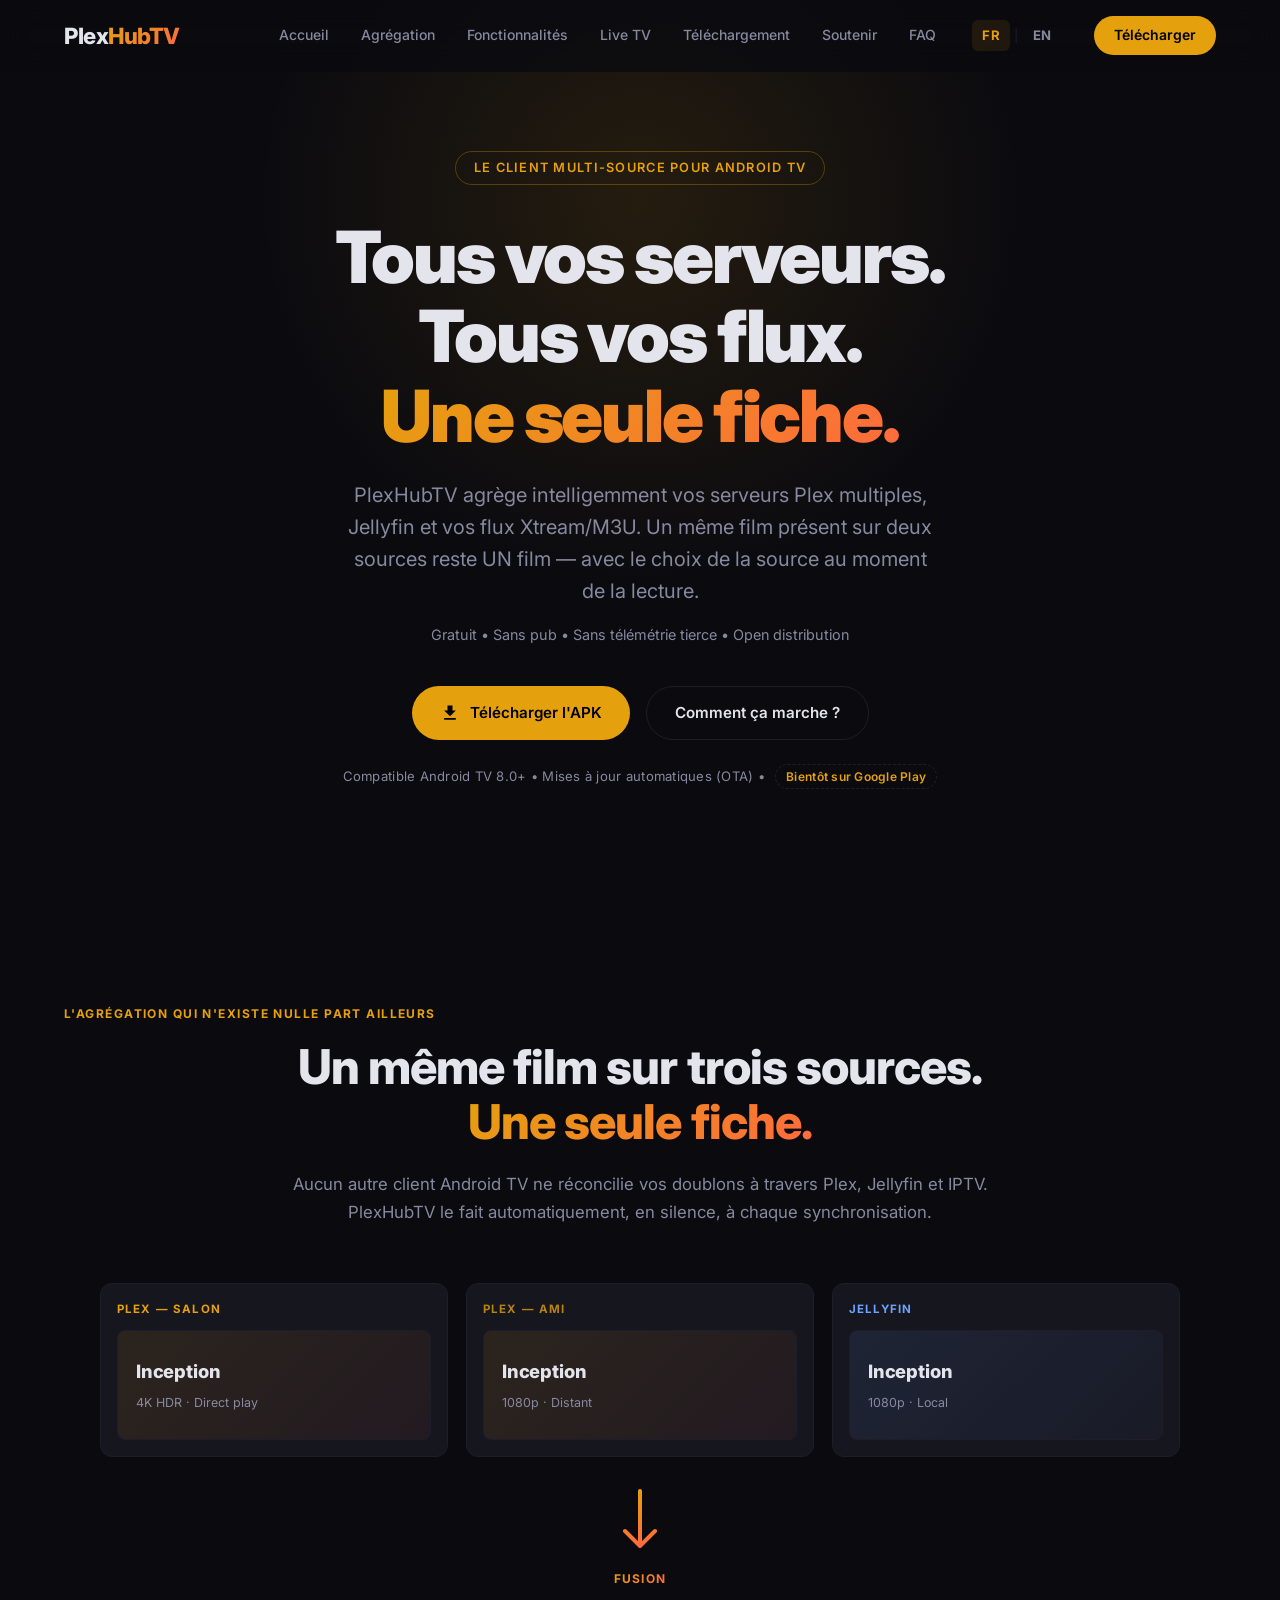
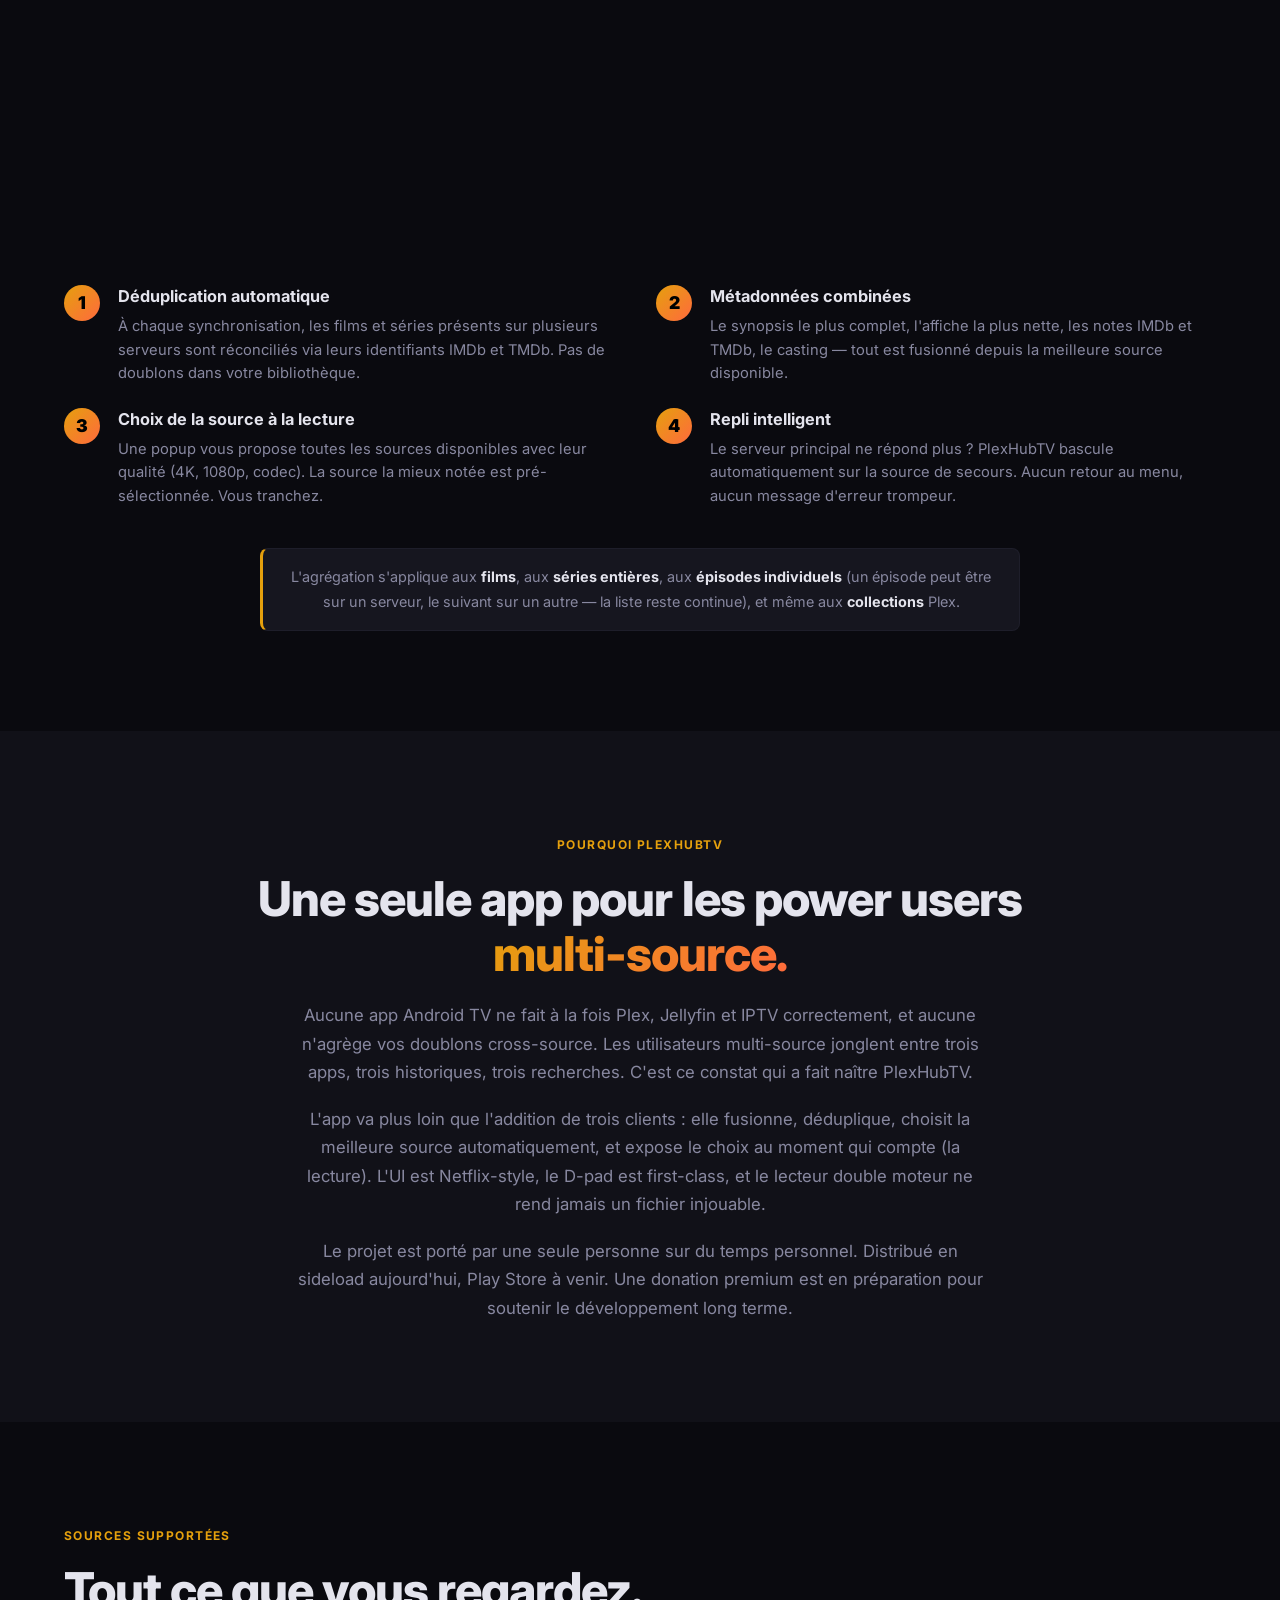
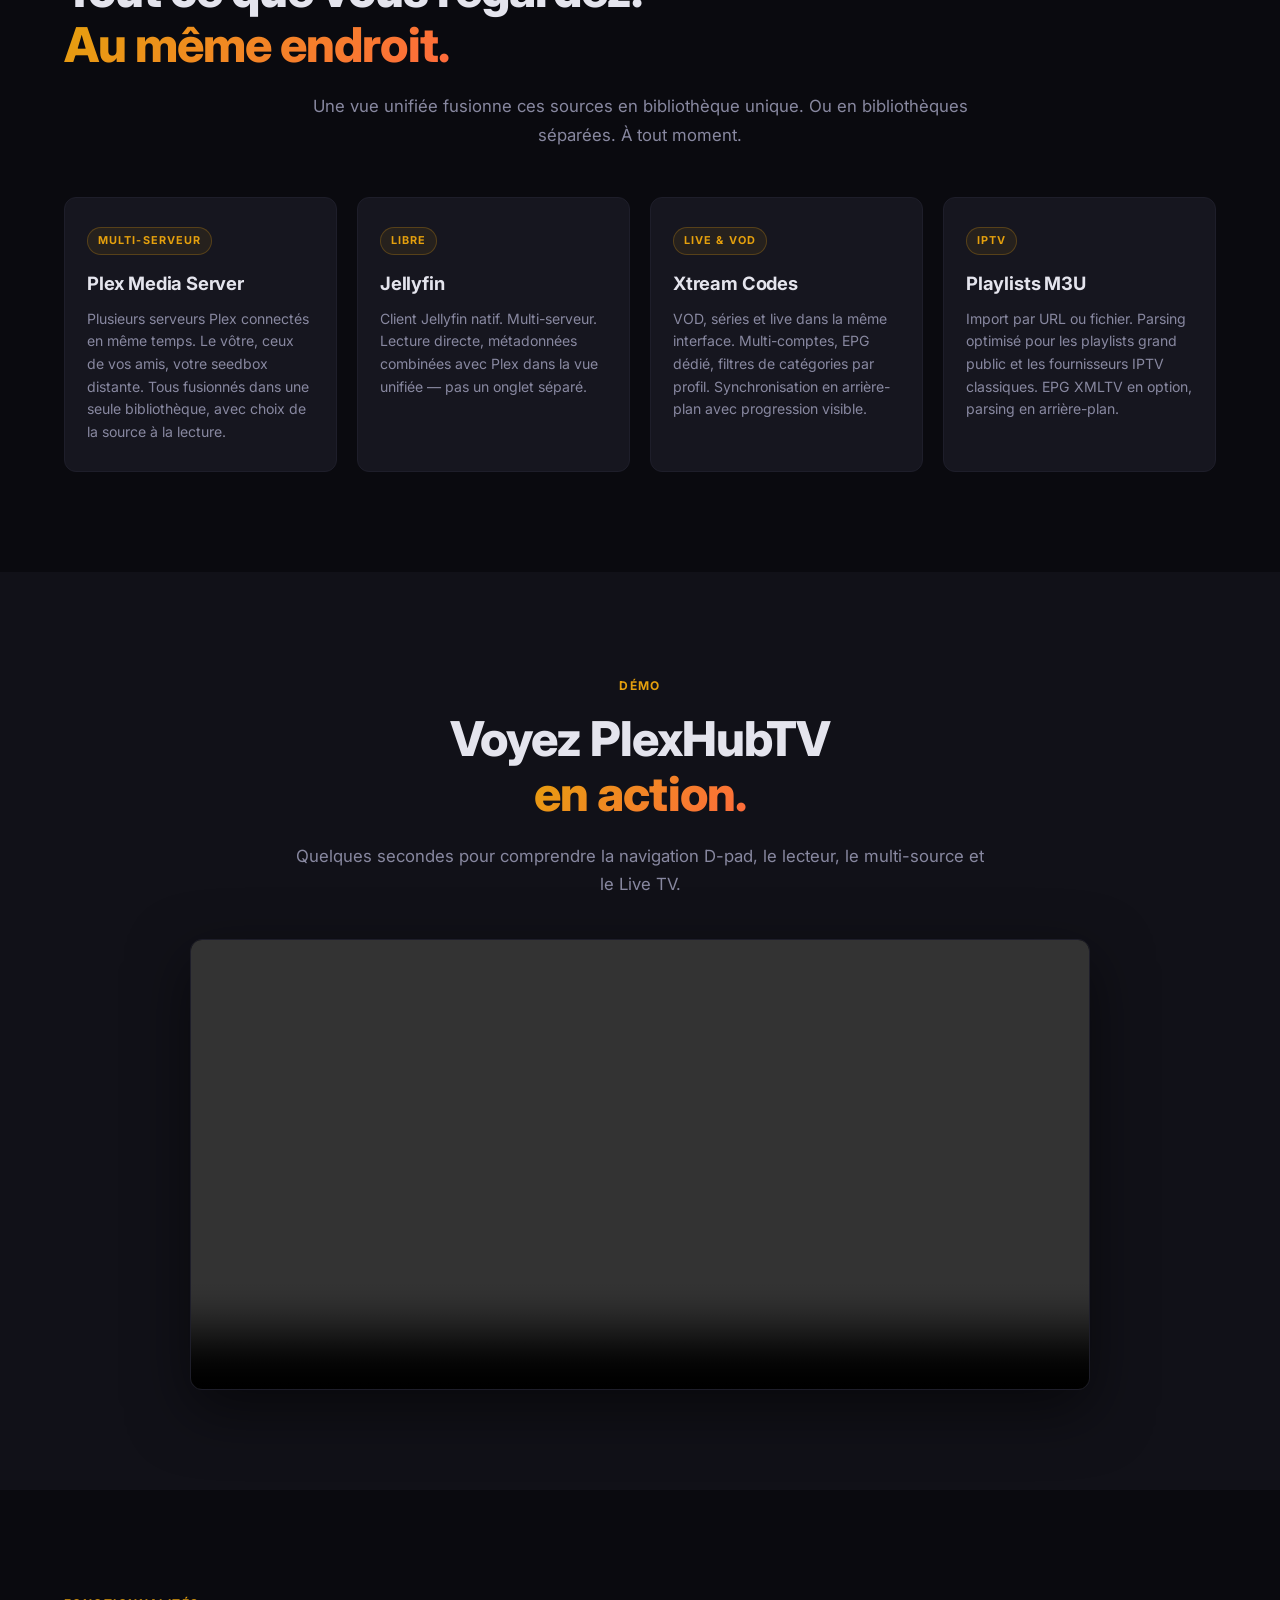
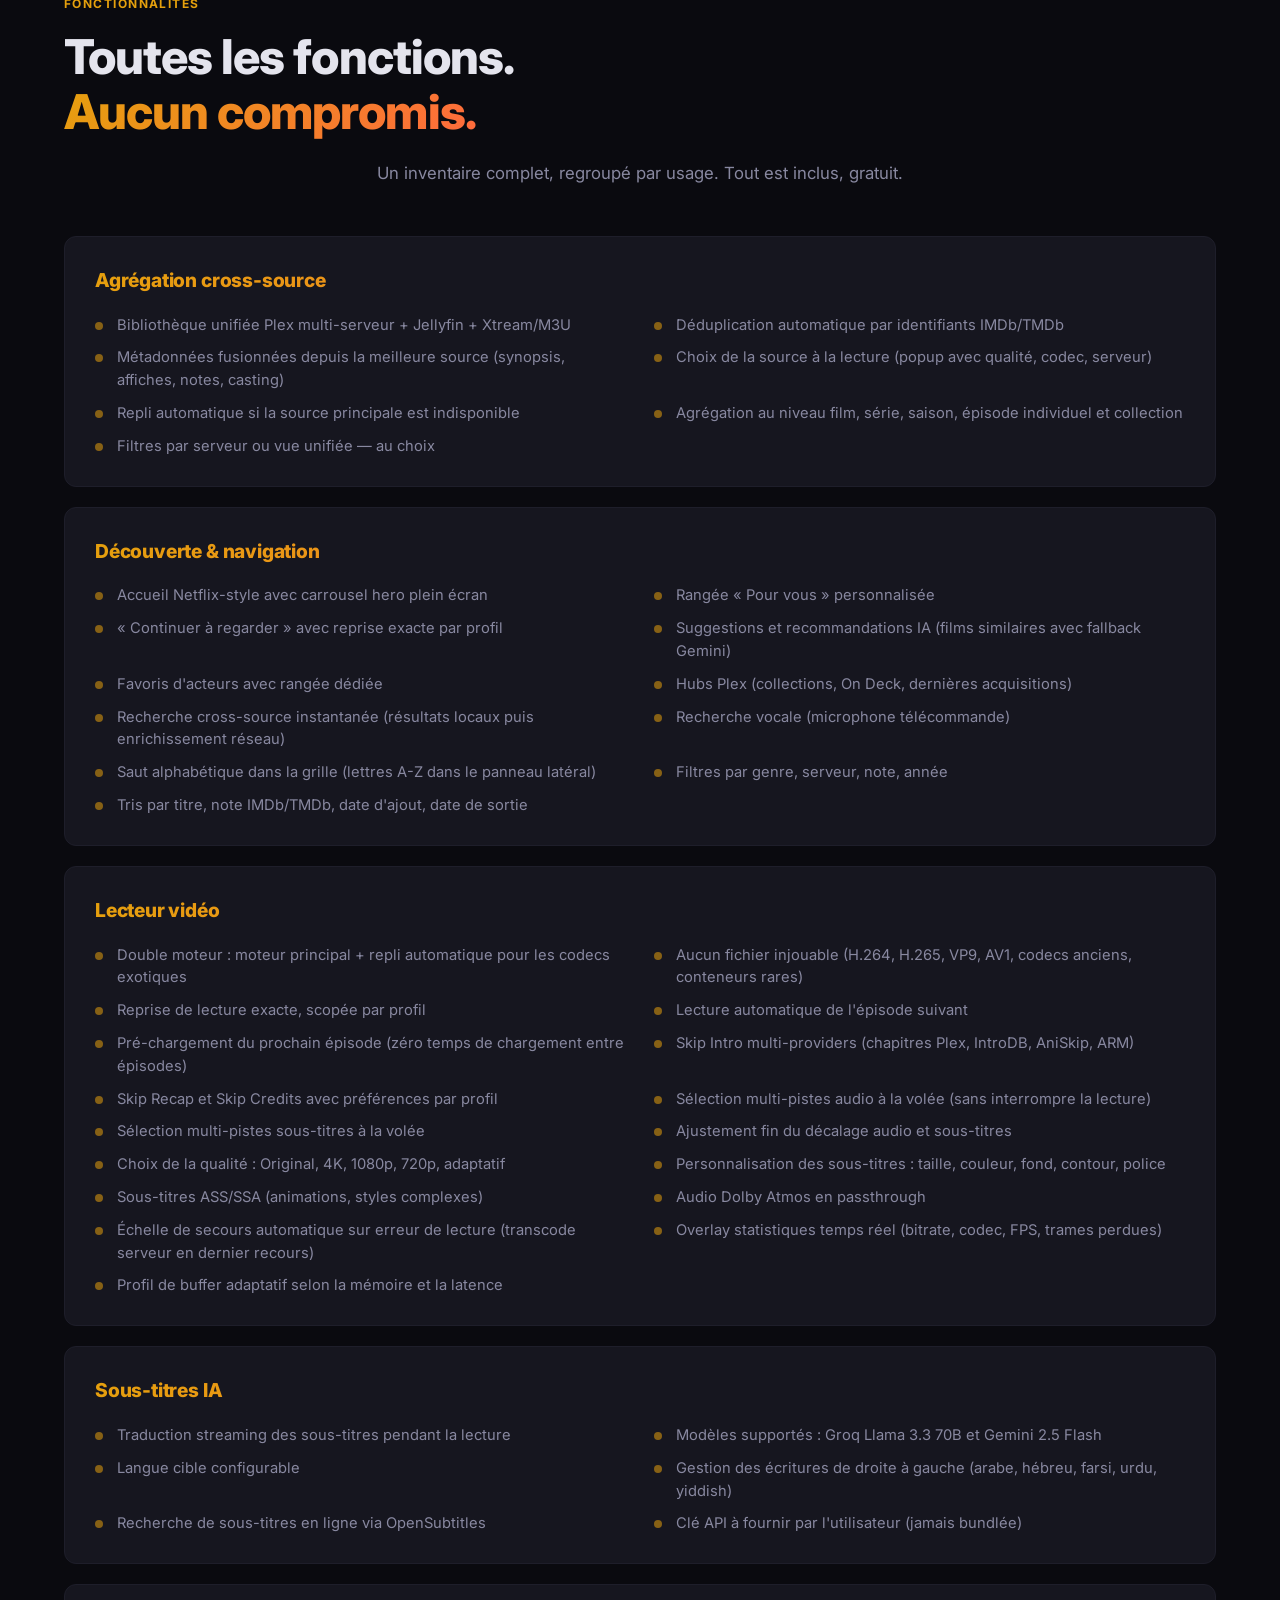
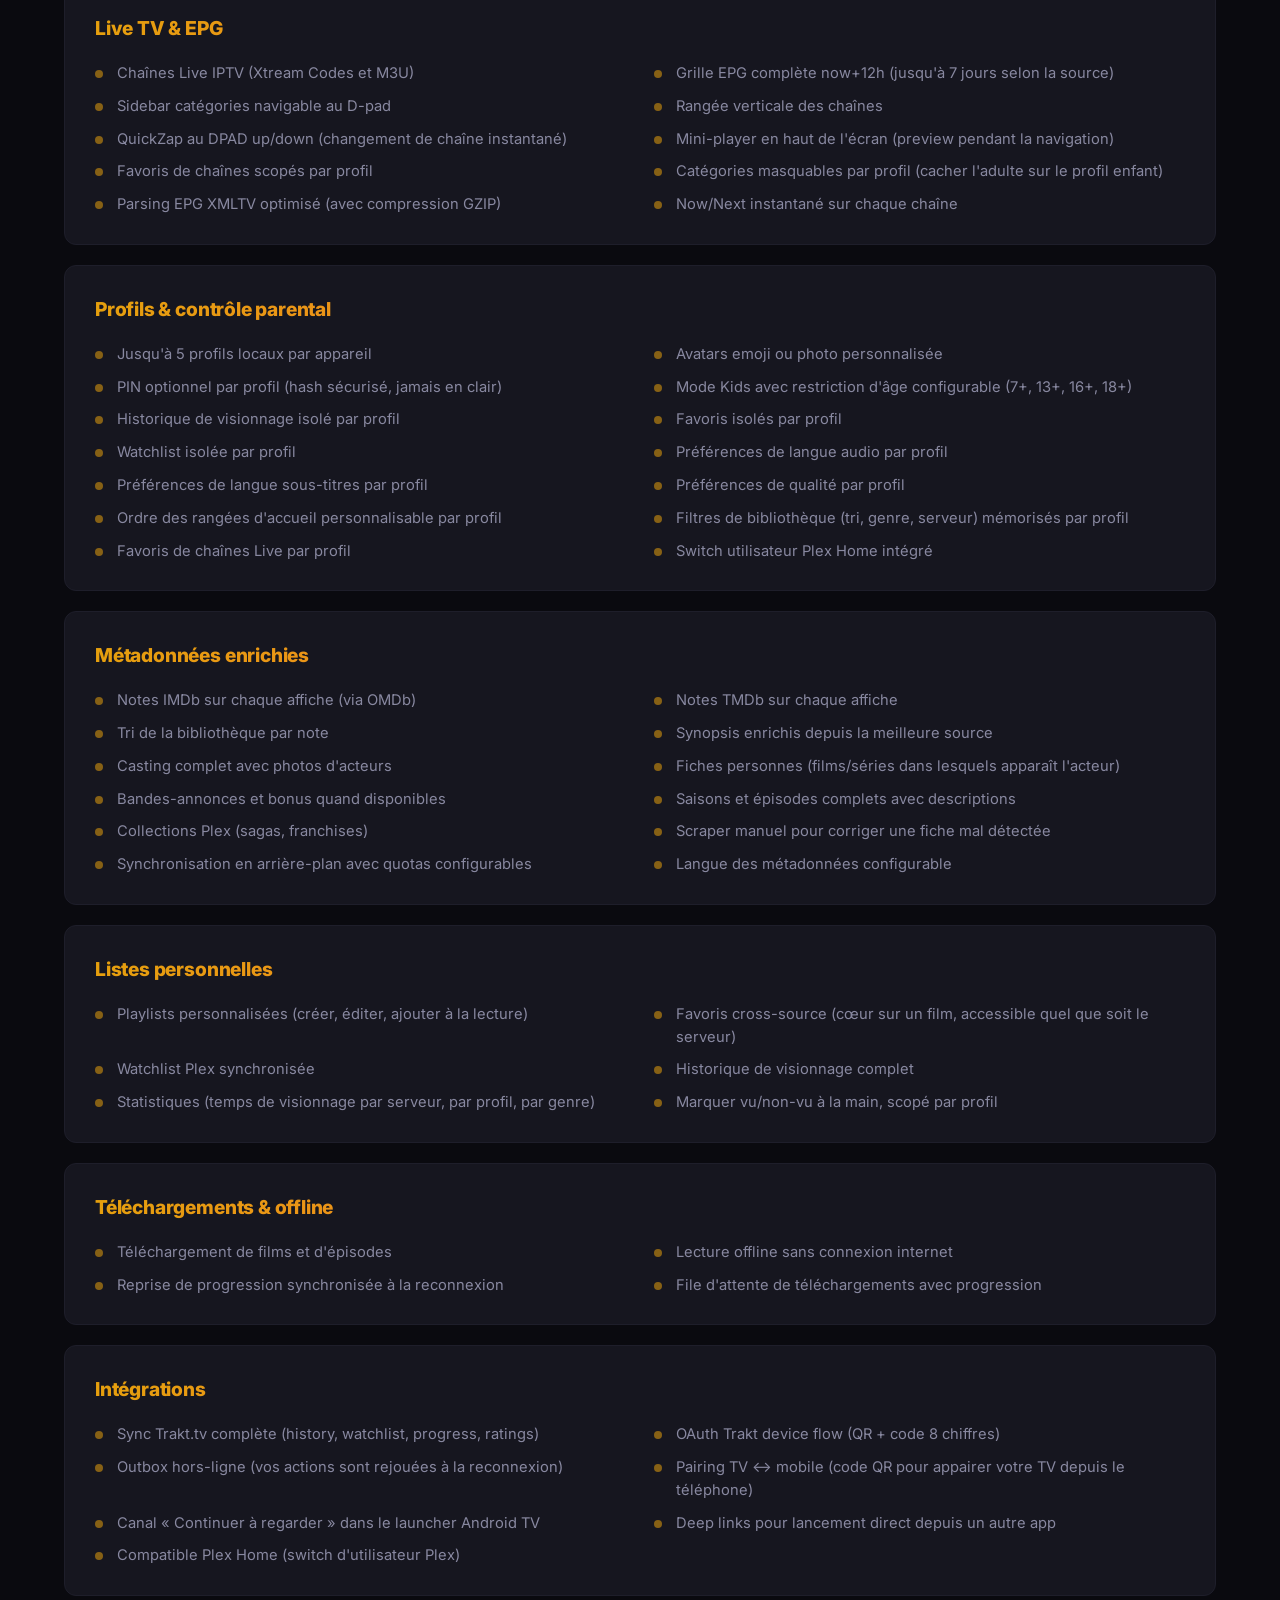
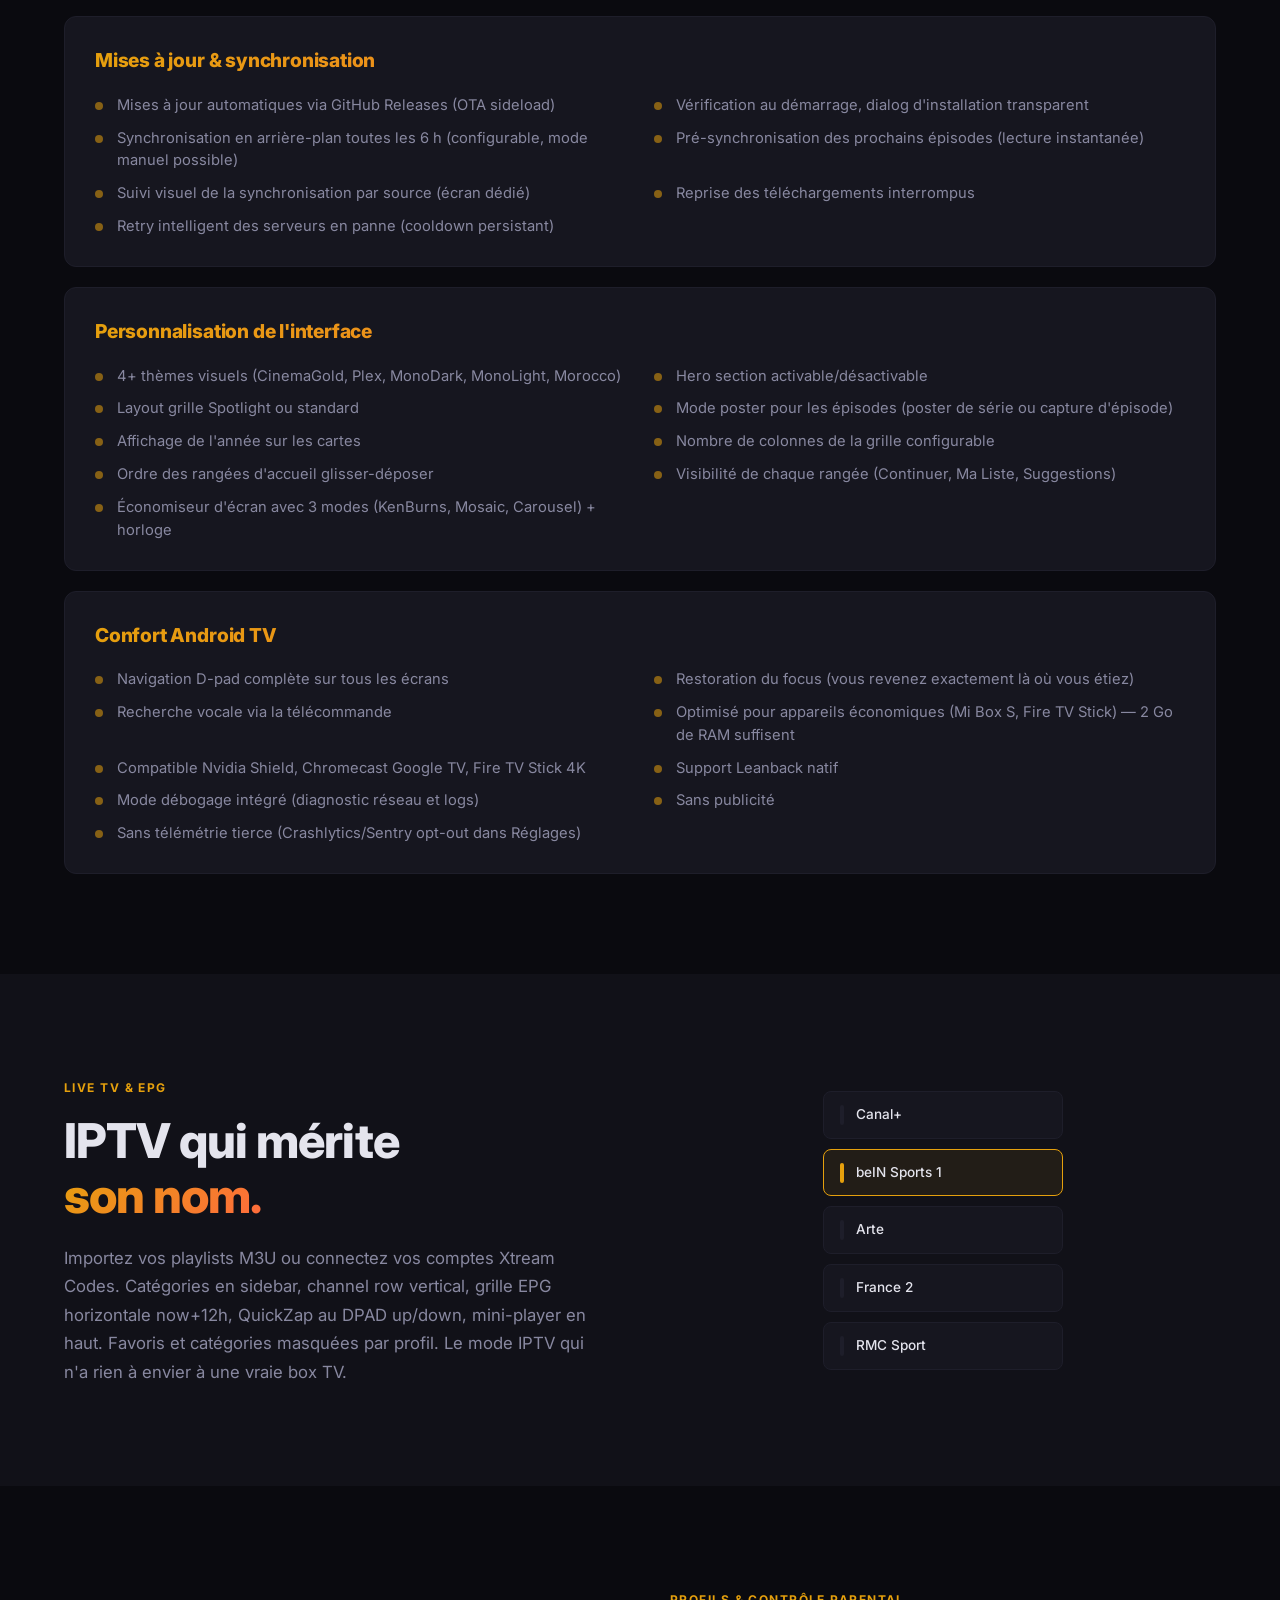
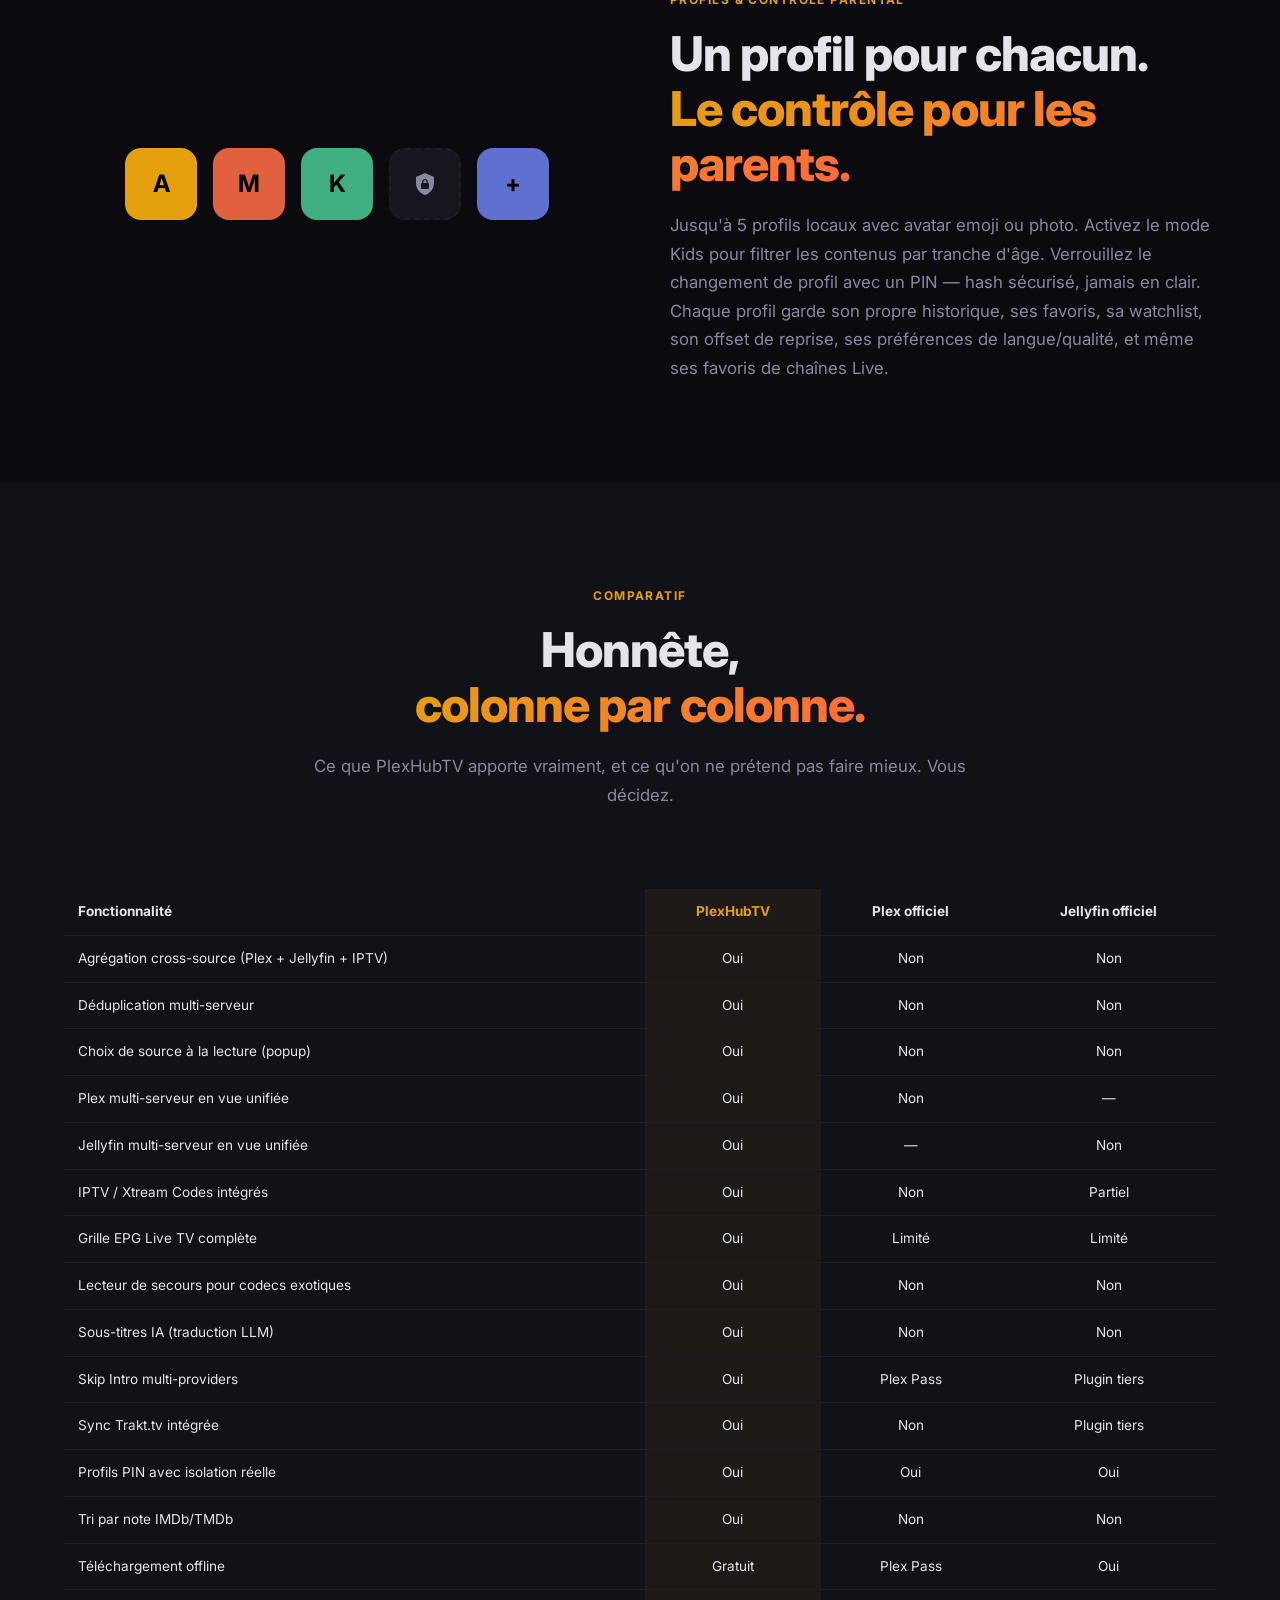
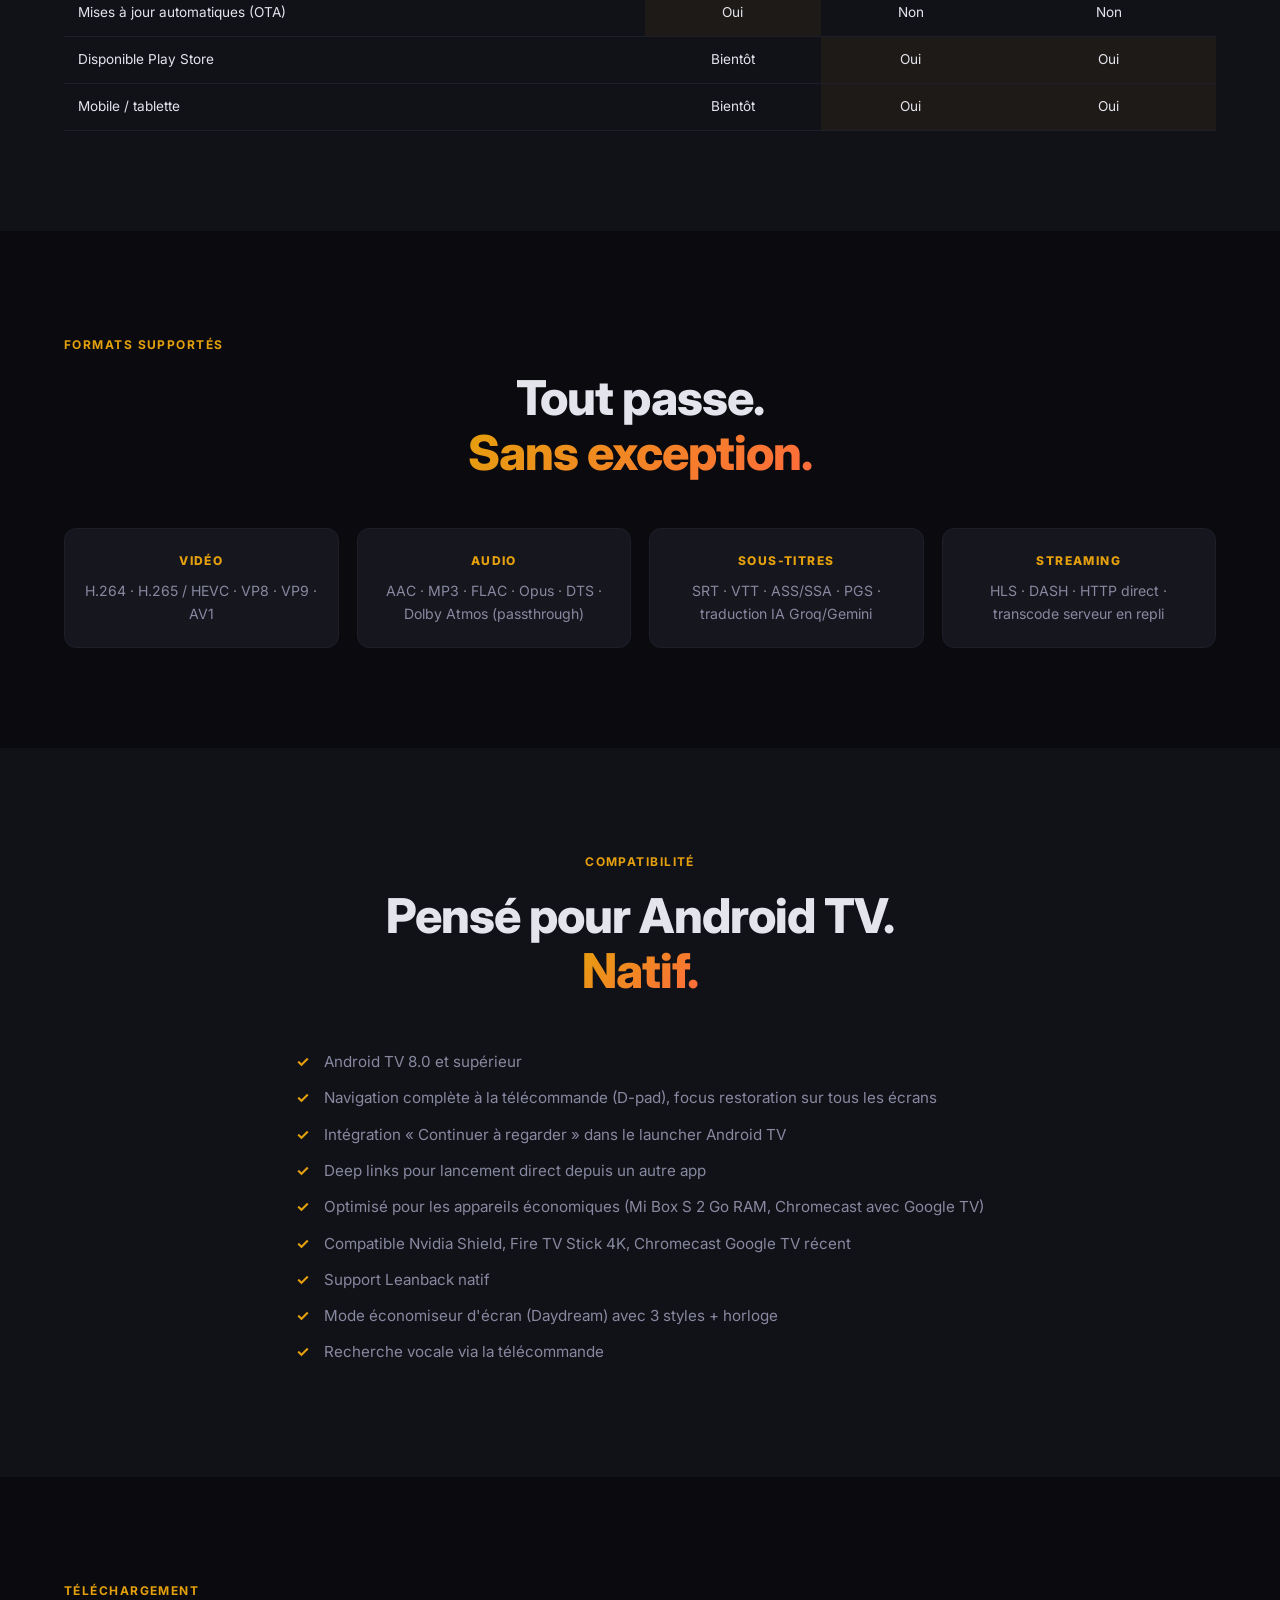
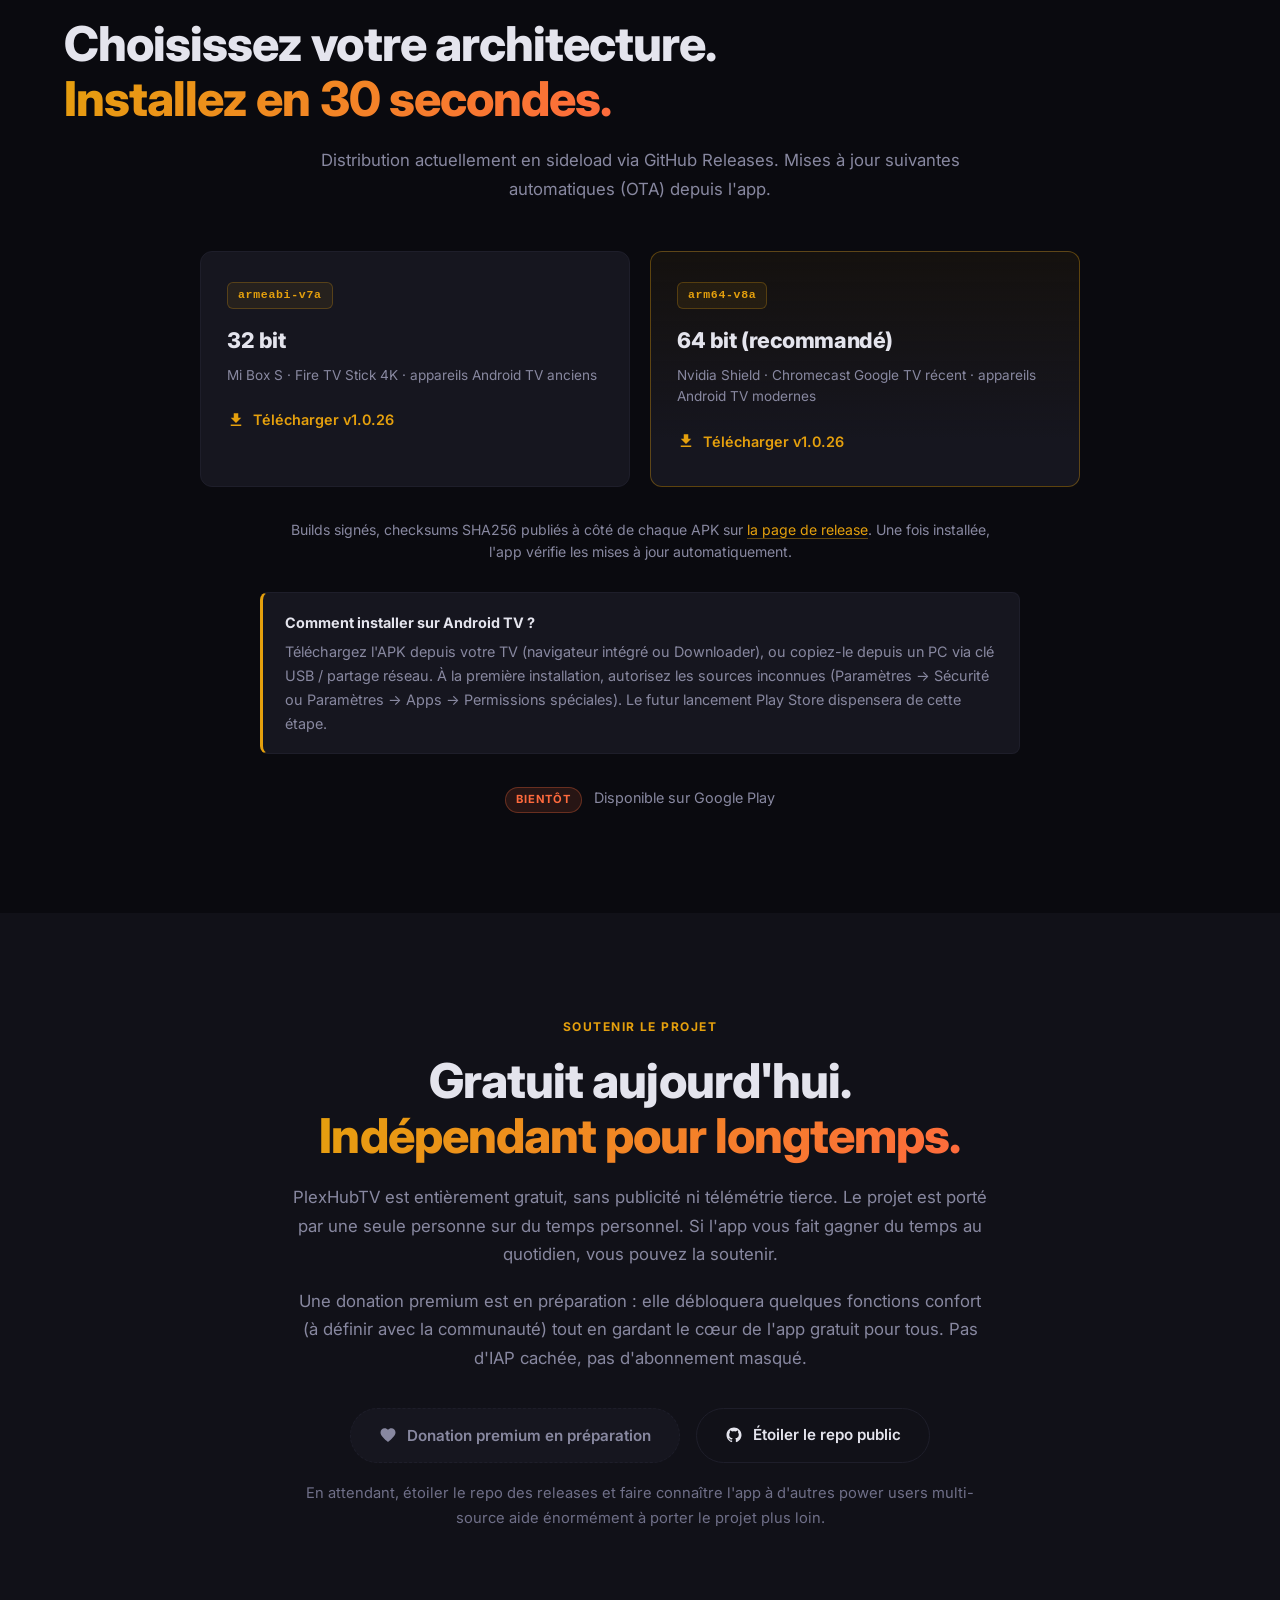
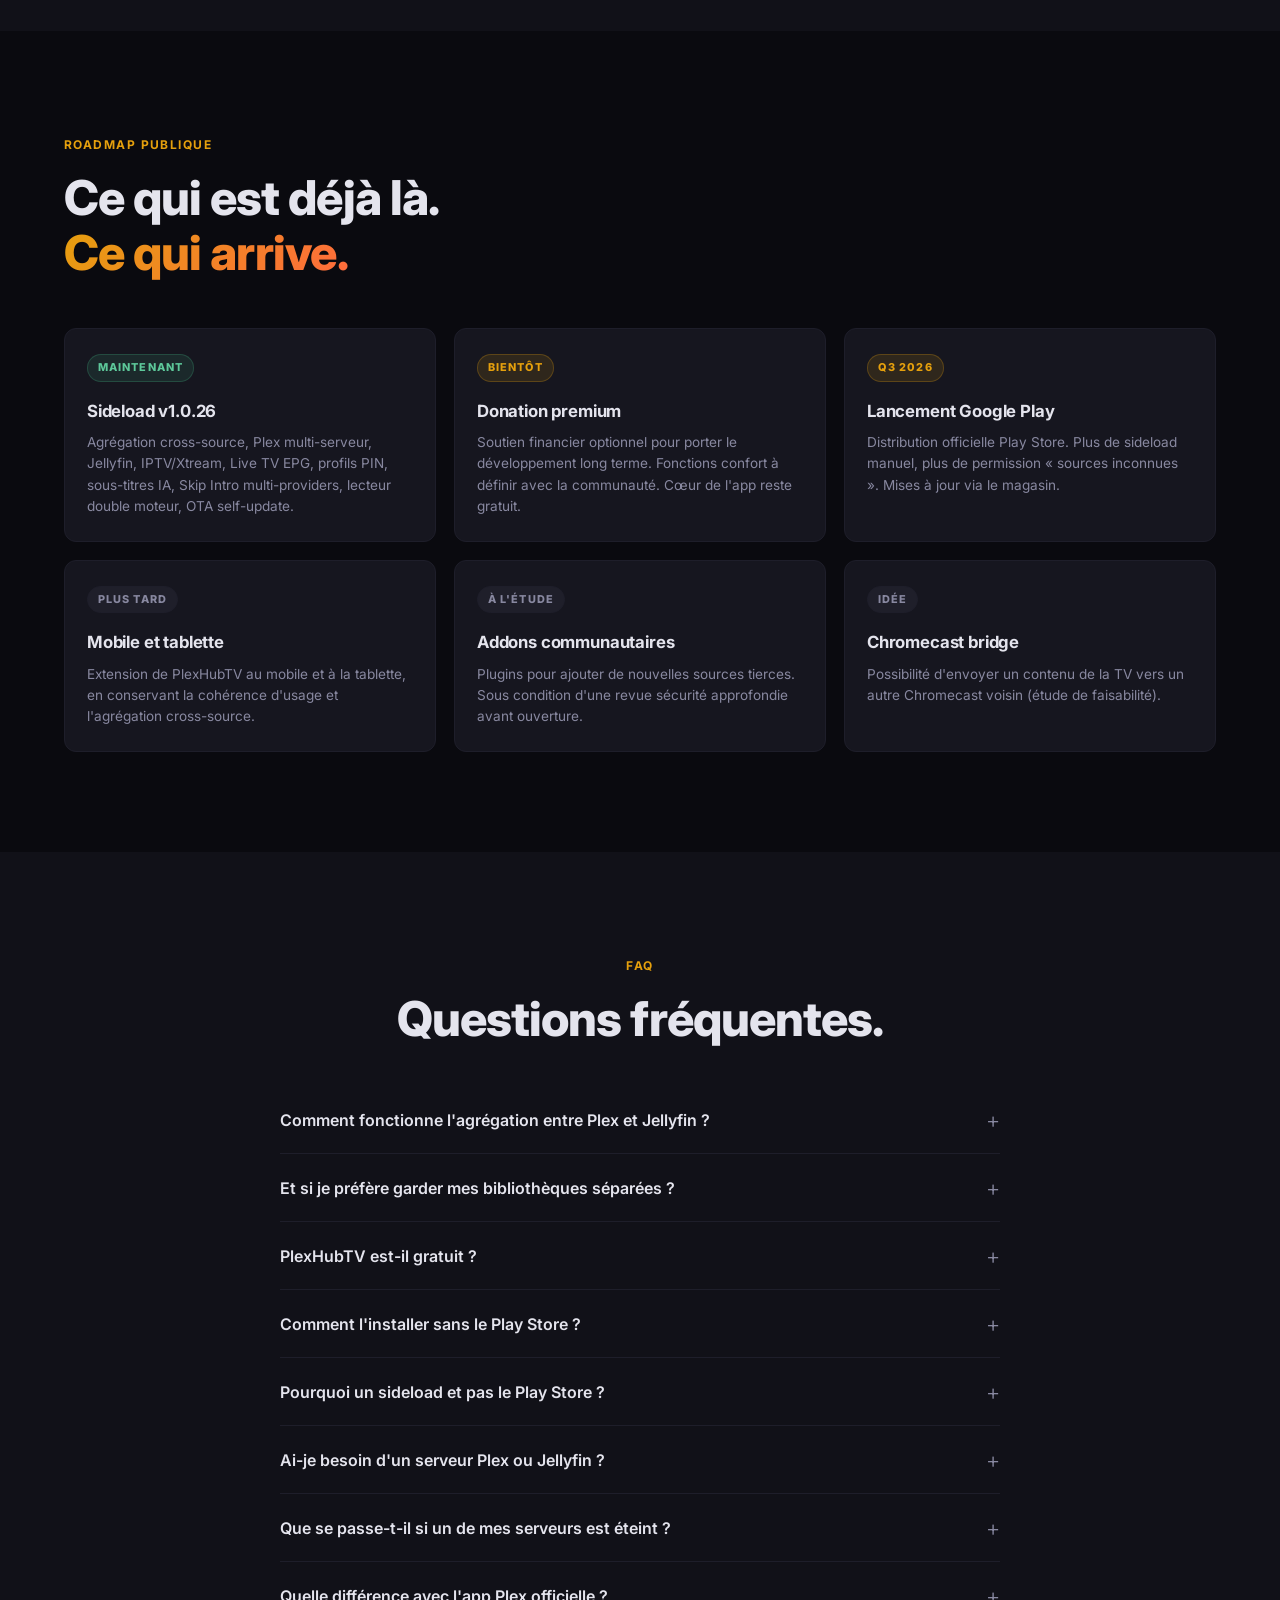
==== index.html @ de87a4a4 "feat(i18n): site multilingue FR/EN — page dediee, hreflang reciproque, toggle dans le header ARCHITE" ====
<!DOCTYPE html>
<html lang="fr">
<head>
  <meta charset="UTF-8">
  <meta name="viewport" content="width=device-width, initial-scale=1.0">
  <title>PlexHubTV — Tous vos serveurs Plex, Jellyfin et IPTV fusionnés sur Android TV</title>

  <meta name="description" content="PlexHubTV agrège vos serveurs Plex multiples, Jellyfin et flux IPTV/Xtream dans une seule bibliothèque. Un même film présent sur plusieurs sources reste une seule fiche, avec choix de la source à la lecture. Profils PIN, sous-titres IA, Skip Intro, Live TV avec EPG. Gratuit.">
  <meta name="keywords" content="plex multi serveur android tv, agregation plex jellyfin, plex jellyfin client unique, iptv android tv, xtream android tv, fusion bibliotheques plex, multi source client tv, plex meilleur client android tv">
  <meta name="author" content="PlexHubTV">
  <meta name="theme-color" content="#0a0a0f">
  <link rel="canonical" href="https://www.plexhubtv.uk/">
  <link rel="alternate" hreflang="fr" href="https://www.plexhubtv.uk/">
  <link rel="alternate" hreflang="en" href="https://www.plexhubtv.uk/en/">
  <link rel="alternate" hreflang="x-default" href="https://www.plexhubtv.uk/">

  <!-- Favicons -->
  <link rel="icon" type="image/svg+xml" href="/favicon.svg">
  <link rel="icon" type="image/png" sizes="32x32" href="/favicon-32x32.png">
  <link rel="icon" type="image/png" sizes="16x16" href="/favicon-16x16.png">
  <link rel="shortcut icon" href="/favicon.ico">
  <link rel="apple-touch-icon" sizes="180x180" href="/apple-touch-icon.png">
  <link rel="manifest" href="/site.webmanifest">

  <!-- Open Graph -->
  <meta property="og:type" content="website">
  <meta property="og:locale" content="fr_FR">
  <meta property="og:url" content="https://www.plexhubtv.uk/">
  <meta property="og:title" content="PlexHubTV — Tous vos serveurs Plex, Jellyfin et IPTV fusionnés">
  <meta property="og:description" content="Une seule bibliothèque pour tous vos serveurs Plex, Jellyfin et flux IPTV. Un même film sur plusieurs sources = une seule fiche, avec choix de la source à la lecture.">
  <meta property="og:site_name" content="PlexHubTV">
  <meta property="og:image" content="https://www.plexhubtv.uk/og-image.png">
  <meta property="og:image:width" content="1200">
  <meta property="og:image:height" content="630">
  <meta property="og:image:alt" content="PlexHubTV — Interface Android TV avec agrégation multi-source">

  <!-- Twitter -->
  <meta name="twitter:card" content="summary_large_image">
  <meta name="twitter:title" content="PlexHubTV — Plex, Jellyfin et IPTV fusionnés sur Android TV">
  <meta name="twitter:description" content="Tous vos serveurs Plex, Jellyfin et flux IPTV dans une seule bibliothèque. Un même film, une seule fiche, choix de la source au lancement.">
  <meta name="twitter:image" content="https://www.plexhubtv.uk/og-image.png">

  <link rel="preconnect" href="https://fonts.googleapis.com">
  <link rel="preconnect" href="https://fonts.gstatic.com" crossorigin>
  <link href="https://fonts.googleapis.com/css2?family=Inter:wght@400;500;600;700;800;900&display=swap" rel="stylesheet">
  <link rel="stylesheet" href="style.css">

  <!-- Structured data -->
  <script type="application/ld+json">
  {
    "@context": "https://schema.org",
    "@type": "SoftwareApplication",
    "name": "PlexHubTV",
    "operatingSystem": "Android TV 8.0+",
    "applicationCategory": "MultimediaApplication",
    "description": "Client Android TV unifié pour Plex multi-serveur, Jellyfin et IPTV/Xtream avec agrégation cross-source. Un même film présent sur plusieurs serveurs reste une seule fiche, avec choix de la source au lancement. Lecteur double moteur, profils PIN, sous-titres IA, Skip Intro multi-providers, EPG Live TV, sync Trakt, OTA self-update.",
    "softwareVersion": "1.0.26",
    "downloadUrl": "https://github.com/ChakirHamzaChahid/PlexhubTV_Release/releases/latest",
    "offers": {
      "@type": "Offer",
      "price": "0",
      "priceCurrency": "EUR"
    },
    "author": {
      "@type": "Person",
      "name": "Chakir Hamza Chahid"
    }
  }
  </script>
</head>
<body>

  <!-- ========== HEADER ========== -->
  <header class="header" id="header">
    <div class="container header__inner">
      <a href="#accueil" class="header__logo">Plex<span>HubTV</span></a>
      <nav class="header__nav" id="nav">
        <a href="#accueil" class="header__link">Accueil</a>
        <a href="#agregation" class="header__link">Agrégation</a>
        <a href="#fonctionnalites" class="header__link">Fonctionnalités</a>
        <a href="#live-tv" class="header__link">Live TV</a>
        <a href="#telecharger" class="header__link">Téléchargement</a>
        <a href="#soutenir" class="header__link">Soutenir</a>
        <a href="#faq" class="header__link">FAQ</a>
        <div class="header__lang" role="group" aria-label="Choix de la langue">
          <a href="/" class="header__lang-item header__lang-item--active" aria-current="page" lang="fr">FR</a>
          <span class="header__lang-sep" aria-hidden="true">|</span>
          <a href="/en/" class="header__lang-item" lang="en" hreflang="en">EN</a>
        </div>
        <a href="#telecharger" class="header__link header__link--cta">Télécharger</a>
      </nav>
      <button class="header__burger" id="burger" aria-label="Menu">
        <span></span><span></span><span></span>
      </button>
    </div>
  </header>

  <!-- ========== HERO ========== -->
  <section class="hero" id="accueil">
    <div class="container hero__inner">
      <p class="hero__badge">Le client multi-source pour Android TV</p>
      <h1 class="hero__title">Tous vos serveurs. Tous vos flux.<br><span class="text-gradient">Une seule fiche.</span></h1>
      <p class="hero__subtitle">PlexHubTV agrège intelligemment vos serveurs Plex multiples, Jellyfin et vos flux Xtream/M3U. Un même film présent sur deux sources reste UN film — avec le choix de la source au moment de la lecture.</p>
      <p class="hero__tagline">Gratuit &bull; Sans pub &bull; Sans télémétrie tierce &bull; Open distribution</p>
      <div class="hero__actions">
        <a href="#telecharger" class="btn btn--primary">
          <svg width="20" height="20" viewBox="0 0 24 24" fill="currentColor" aria-hidden="true"><path d="M5,20H19V18H5M19,9H15V3H9V9H5L12,16L19,9Z"/></svg>
          Télécharger l'APK
        </a>
        <a href="#agregation" class="btn btn--secondary">Comment ça marche ?</a>
      </div>
      <p class="hero__mini">Compatible Android TV 8.0+ &bull; Mises à jour automatiques (OTA) &bull; <span class="hero__mini-soft">Bientôt sur Google Play</span></p>
    </div>
    <div class="hero__glow"></div>
  </section>

  <!-- ========== AGRÉGATION — LE POINT FORT ========== -->
  <section class="section" id="agregation">
    <div class="container">
      <span class="section__label">L'agrégation qui n'existe nulle part ailleurs</span>
      <h2 class="section__title section__title--center">Un même film sur trois sources.<br><span class="text-gradient">Une seule fiche.</span></h2>
      <p class="section__text section__text--center">Aucun autre client Android TV ne réconcilie vos doublons à travers Plex, Jellyfin et IPTV. PlexHubTV le fait automatiquement, en silence, à chaque synchronisation.</p>

      <!-- Visuel agrégation -->
      <div class="aggregation-visual">
        <div class="agg-sources">
          <div class="agg-source agg-source--plex1">
            <div class="agg-source__label">Plex — Salon</div>
            <div class="agg-source__poster">
              <span class="agg-source__title">Inception</span>
              <span class="agg-source__meta">4K HDR &middot; Direct play</span>
            </div>
          </div>
          <div class="agg-source agg-source--plex2">
            <div class="agg-source__label">Plex — Ami</div>
            <div class="agg-source__poster">
              <span class="agg-source__title">Inception</span>
              <span class="agg-source__meta">1080p &middot; Distant</span>
            </div>
          </div>
          <div class="agg-source agg-source--jellyfin">
            <div class="agg-source__label">Jellyfin</div>
            <div class="agg-source__poster">
              <span class="agg-source__title">Inception</span>
              <span class="agg-source__meta">1080p &middot; Local</span>
            </div>
          </div>
        </div>

        <div class="agg-arrow" aria-hidden="true">
          <svg viewBox="0 0 60 80" width="60" height="80"><path d="M30 10 L30 60 M15 50 L30 65 L45 50" stroke="url(#g)" stroke-width="4" fill="none" stroke-linecap="round" stroke-linejoin="round"/><defs><linearGradient id="g" x1="0" y1="0" x2="0" y2="1"><stop offset="0" stop-color="#e5a00d"/><stop offset="1" stop-color="#ff6a3d"/></linearGradient></defs></svg>
          <span class="agg-arrow__label">Fusion</span>
        </div>

        <div class="agg-result">
          <div class="agg-result__poster">
            <span class="agg-result__badge">3 sources</span>
            <div class="agg-result__body">
              <span class="agg-result__title">Inception</span>
              <span class="agg-result__year">2010 &middot; 2h28</span>
              <div class="agg-result__notes">
                <span class="agg-result__note"><strong>8.8</strong> IMDb</span>
                <span class="agg-result__note"><strong>87%</strong> TMDb</span>
              </div>
              <div class="agg-result__sources">
                <span class="agg-result__chip agg-result__chip--primary">▶ Plex Salon (4K HDR)</span>
                <span class="agg-result__chip">Plex Ami (1080p)</span>
                <span class="agg-result__chip">Jellyfin (1080p)</span>
              </div>
            </div>
          </div>
        </div>
      </div>

      <div class="agg-points">
        <div class="agg-point">
          <div class="agg-point__num">1</div>
          <div>
            <strong class="agg-point__title">Déduplication automatique</strong>
            <p class="agg-point__text">À chaque synchronisation, les films et séries présents sur plusieurs serveurs sont réconciliés via leurs identifiants IMDb et TMDb. Pas de doublons dans votre bibliothèque.</p>
          </div>
        </div>
        <div class="agg-point">
          <div class="agg-point__num">2</div>
          <div>
            <strong class="agg-point__title">Métadonnées combinées</strong>
            <p class="agg-point__text">Le synopsis le plus complet, l'affiche la plus nette, les notes IMDb et TMDb, le casting — tout est fusionné depuis la meilleure source disponible.</p>
          </div>
        </div>
        <div class="agg-point">
          <div class="agg-point__num">3</div>
          <div>
            <strong class="agg-point__title">Choix de la source à la lecture</strong>
            <p class="agg-point__text">Une popup vous propose toutes les sources disponibles avec leur qualité (4K, 1080p, codec). La source la mieux notée est pré-sélectionnée. Vous tranchez.</p>
          </div>
        </div>
        <div class="agg-point">
          <div class="agg-point__num">4</div>
          <div>
            <strong class="agg-point__title">Repli intelligent</strong>
            <p class="agg-point__text">Le serveur principal ne répond plus ? PlexHubTV bascule automatiquement sur la source de secours. Aucun retour au menu, aucun message d'erreur trompeur.</p>
          </div>
        </div>
      </div>

      <p class="agg-note">L'agrégation s'applique aux <strong>films</strong>, aux <strong>séries entières</strong>, aux <strong>épisodes individuels</strong> (un épisode peut être sur un serveur, le suivant sur un autre — la liste reste continue), et même aux <strong>collections</strong> Plex.</p>
    </div>
  </section>

  <!-- ========== POURQUOI ========== -->
  <section class="section section--dark" id="pourquoi">
    <div class="container section--narrow">
      <span class="section__label">Pourquoi PlexHubTV</span>
      <h2 class="section__title">Une seule app pour les power users<br><span class="text-gradient">multi-source.</span></h2>
      <p class="section__text">Aucune app Android TV ne fait à la fois Plex, Jellyfin et IPTV correctement, et aucune n'agrège vos doublons cross-source. Les utilisateurs multi-source jonglent entre trois apps, trois historiques, trois recherches. C'est ce constat qui a fait naître PlexHubTV.</p>
      <p class="section__text">L'app va plus loin que l'addition de trois clients : elle fusionne, déduplique, choisit la meilleure source automatiquement, et expose le choix au moment qui compte (la lecture). L'UI est Netflix-style, le D-pad est first-class, et le lecteur double moteur ne rend jamais un fichier injouable.</p>
      <p class="section__text">Le projet est porté par une seule personne sur du temps personnel. Distribué en sideload aujourd'hui, Play Store à venir. Une donation premium est en préparation pour soutenir le développement long terme.</p>
    </div>
  </section>

  <!-- ========== SOURCES ========== -->
  <section class="section" id="sources">
    <div class="container">
      <span class="section__label">Sources supportées</span>
      <h2 class="section__title">Tout ce que vous regardez.<br><span class="text-gradient">Au même endroit.</span></h2>
      <p class="section__text section__text--center">Une vue unifiée fusionne ces sources en bibliothèque unique. Ou en bibliothèques séparées. À tout moment.</p>
      <div class="sources-grid">
        <div class="source-card">
          <div class="source-card__tag">Multi-serveur</div>
          <h3 class="source-card__title">Plex Media Server</h3>
          <p class="source-card__text">Plusieurs serveurs Plex connectés en même temps. Le vôtre, ceux de vos amis, votre seedbox distante. Tous fusionnés dans une seule bibliothèque, avec choix de la source à la lecture.</p>
        </div>
        <div class="source-card">
          <div class="source-card__tag">Libre</div>
          <h3 class="source-card__title">Jellyfin</h3>
          <p class="source-card__text">Client Jellyfin natif. Multi-serveur. Lecture directe, métadonnées combinées avec Plex dans la vue unifiée — pas un onglet séparé.</p>
        </div>
        <div class="source-card">
          <div class="source-card__tag">Live & VOD</div>
          <h3 class="source-card__title">Xtream Codes</h3>
          <p class="source-card__text">VOD, séries et live dans la même interface. Multi-comptes, EPG dédié, filtres de catégories par profil. Synchronisation en arrière-plan avec progression visible.</p>
        </div>
        <div class="source-card">
          <div class="source-card__tag">IPTV</div>
          <h3 class="source-card__title">Playlists M3U</h3>
          <p class="source-card__text">Import par URL ou fichier. Parsing optimisé pour les playlists grand public et les fournisseurs IPTV classiques. EPG XMLTV en option, parsing en arrière-plan.</p>
        </div>
      </div>
    </div>
  </section>

  <!-- ========== DÉMO ========== -->
  <section class="section section--dark" id="demo">
    <div class="container demo-section">
      <span class="section__label">Démo</span>
      <h2 class="section__title">Voyez PlexHubTV<br><span class="text-gradient">en action.</span></h2>
      <p class="section__text">Quelques secondes pour comprendre la navigation D-pad, le lecteur, le multi-source et le Live TV.</p>
      <div class="demo-video-wrapper">
        <video class="demo-video" controls playsinline preload="metadata">
          <source src="Screen_recording_20260312_102054 (1).webm" type="video/webm">
          Votre navigateur ne supporte pas la lecture vidéo.
        </video>
      </div>
    </div>
  </section>

  <!-- ========== FONCTIONNALITÉS ========== -->
  <section class="section" id="fonctionnalites">
    <div class="container">
      <span class="section__label">Fonctionnalités</span>
      <h2 class="section__title">Toutes les fonctions.<br><span class="text-gradient">Aucun compromis.</span></h2>
      <p class="section__text section__text--center">Un inventaire complet, regroupé par usage. Tout est inclus, gratuit.</p>

      <!-- Groupe Agrégation -->
      <div class="feature-group">
        <h3 class="feature-group__title">Agrégation cross-source</h3>
        <ul class="feature-bullets">
          <li>Bibliothèque unifiée Plex multi-serveur + Jellyfin + Xtream/M3U</li>
          <li>Déduplication automatique par identifiants IMDb/TMDb</li>
          <li>Métadonnées fusionnées depuis la meilleure source (synopsis, affiches, notes, casting)</li>
          <li>Choix de la source à la lecture (popup avec qualité, codec, serveur)</li>
          <li>Repli automatique si la source principale est indisponible</li>
          <li>Agrégation au niveau film, série, saison, épisode individuel et collection</li>
          <li>Filtres par serveur ou vue unifiée — au choix</li>
        </ul>
      </div>

      <!-- Groupe Découverte -->
      <div class="feature-group">
        <h3 class="feature-group__title">Découverte & navigation</h3>
        <ul class="feature-bullets">
          <li>Accueil Netflix-style avec carrousel hero plein écran</li>
          <li>Rangée « Pour vous » personnalisée</li>
          <li>« Continuer à regarder » avec reprise exacte par profil</li>
          <li>Suggestions et recommandations IA (films similaires avec fallback Gemini)</li>
          <li>Favoris d'acteurs avec rangée dédiée</li>
          <li>Hubs Plex (collections, On Deck, dernières acquisitions)</li>
          <li>Recherche cross-source instantanée (résultats locaux puis enrichissement réseau)</li>
          <li>Recherche vocale (microphone télécommande)</li>
          <li>Saut alphabétique dans la grille (lettres A-Z dans le panneau latéral)</li>
          <li>Filtres par genre, serveur, note, année</li>
          <li>Tris par titre, note IMDb/TMDb, date d'ajout, date de sortie</li>
        </ul>
      </div>

      <!-- Groupe Lecteur -->
      <div class="feature-group">
        <h3 class="feature-group__title">Lecteur vidéo</h3>
        <ul class="feature-bullets">
          <li>Double moteur : moteur principal + repli automatique pour les codecs exotiques</li>
          <li>Aucun fichier injouable (H.264, H.265, VP9, AV1, codecs anciens, conteneurs rares)</li>
          <li>Reprise de lecture exacte, scopée par profil</li>
          <li>Lecture automatique de l'épisode suivant</li>
          <li>Pré-chargement du prochain épisode (zéro temps de chargement entre épisodes)</li>
          <li>Skip Intro multi-providers (chapitres Plex, IntroDB, AniSkip, ARM)</li>
          <li>Skip Recap et Skip Credits avec préférences par profil</li>
          <li>Sélection multi-pistes audio à la volée (sans interrompre la lecture)</li>
          <li>Sélection multi-pistes sous-titres à la volée</li>
          <li>Ajustement fin du décalage audio et sous-titres</li>
          <li>Choix de la qualité : Original, 4K, 1080p, 720p, adaptatif</li>
          <li>Personnalisation des sous-titres : taille, couleur, fond, contour, police</li>
          <li>Sous-titres ASS/SSA (animations, styles complexes)</li>
          <li>Audio Dolby Atmos en passthrough</li>
          <li>Échelle de secours automatique sur erreur de lecture (transcode serveur en dernier recours)</li>
          <li>Overlay statistiques temps réel (bitrate, codec, FPS, trames perdues)</li>
          <li>Profil de buffer adaptatif selon la mémoire et la latence</li>
        </ul>
      </div>

      <!-- Groupe Sous-titres IA -->
      <div class="feature-group">
        <h3 class="feature-group__title">Sous-titres IA</h3>
        <ul class="feature-bullets">
          <li>Traduction streaming des sous-titres pendant la lecture</li>
          <li>Modèles supportés : Groq Llama 3.3 70B et Gemini 2.5 Flash</li>
          <li>Langue cible configurable</li>
          <li>Gestion des écritures de droite à gauche (arabe, hébreu, farsi, urdu, yiddish)</li>
          <li>Recherche de sous-titres en ligne via OpenSubtitles</li>
          <li>Clé API à fournir par l'utilisateur (jamais bundlée)</li>
        </ul>
      </div>

      <!-- Groupe Live TV -->
      <div class="feature-group">
        <h3 class="feature-group__title">Live TV & EPG</h3>
        <ul class="feature-bullets">
          <li>Chaînes Live IPTV (Xtream Codes et M3U)</li>
          <li>Grille EPG complète now+12h (jusqu'à 7 jours selon la source)</li>
          <li>Sidebar catégories navigable au D-pad</li>
          <li>Rangée verticale des chaînes</li>
          <li>QuickZap au DPAD up/down (changement de chaîne instantané)</li>
          <li>Mini-player en haut de l'écran (preview pendant la navigation)</li>
          <li>Favoris de chaînes scopés par profil</li>
          <li>Catégories masquables par profil (cacher l'adulte sur le profil enfant)</li>
          <li>Parsing EPG XMLTV optimisé (avec compression GZIP)</li>
          <li>Now/Next instantané sur chaque chaîne</li>
        </ul>
      </div>

      <!-- Groupe Profils -->
      <div class="feature-group">
        <h3 class="feature-group__title">Profils & contrôle parental</h3>
        <ul class="feature-bullets">
          <li>Jusqu'à 5 profils locaux par appareil</li>
          <li>Avatars emoji ou photo personnalisée</li>
          <li>PIN optionnel par profil (hash sécurisé, jamais en clair)</li>
          <li>Mode Kids avec restriction d'âge configurable (7+, 13+, 16+, 18+)</li>
          <li>Historique de visionnage isolé par profil</li>
          <li>Favoris isolés par profil</li>
          <li>Watchlist isolée par profil</li>
          <li>Préférences de langue audio par profil</li>
          <li>Préférences de langue sous-titres par profil</li>
          <li>Préférences de qualité par profil</li>
          <li>Ordre des rangées d'accueil personnalisable par profil</li>
          <li>Filtres de bibliothèque (tri, genre, serveur) mémorisés par profil</li>
          <li>Favoris de chaînes Live par profil</li>
          <li>Switch utilisateur Plex Home intégré</li>
        </ul>
      </div>

      <!-- Groupe Métadonnées -->
      <div class="feature-group">
        <h3 class="feature-group__title">Métadonnées enrichies</h3>
        <ul class="feature-bullets">
          <li>Notes IMDb sur chaque affiche (via OMDb)</li>
          <li>Notes TMDb sur chaque affiche</li>
          <li>Tri de la bibliothèque par note</li>
          <li>Synopsis enrichis depuis la meilleure source</li>
          <li>Casting complet avec photos d'acteurs</li>
          <li>Fiches personnes (films/séries dans lesquels apparaît l'acteur)</li>
          <li>Bandes-annonces et bonus quand disponibles</li>
          <li>Saisons et épisodes complets avec descriptions</li>
          <li>Collections Plex (sagas, franchises)</li>
          <li>Scraper manuel pour corriger une fiche mal détectée</li>
          <li>Synchronisation en arrière-plan avec quotas configurables</li>
          <li>Langue des métadonnées configurable</li>
        </ul>
      </div>

      <!-- Groupe Listes personnelles -->
      <div class="feature-group">
        <h3 class="feature-group__title">Listes personnelles</h3>
        <ul class="feature-bullets">
          <li>Playlists personnalisées (créer, éditer, ajouter à la lecture)</li>
          <li>Favoris cross-source (cœur sur un film, accessible quel que soit le serveur)</li>
          <li>Watchlist Plex synchronisée</li>
          <li>Historique de visionnage complet</li>
          <li>Statistiques (temps de visionnage par serveur, par profil, par genre)</li>
          <li>Marquer vu/non-vu à la main, scopé par profil</li>
        </ul>
      </div>

      <!-- Groupe Téléchargements -->
      <div class="feature-group">
        <h3 class="feature-group__title">Téléchargements & offline</h3>
        <ul class="feature-bullets">
          <li>Téléchargement de films et d'épisodes</li>
          <li>Lecture offline sans connexion internet</li>
          <li>Reprise de progression synchronisée à la reconnexion</li>
          <li>File d'attente de téléchargements avec progression</li>
        </ul>
      </div>

      <!-- Groupe Intégrations -->
      <div class="feature-group">
        <h3 class="feature-group__title">Intégrations</h3>
        <ul class="feature-bullets">
          <li>Sync Trakt.tv complète (history, watchlist, progress, ratings)</li>
          <li>OAuth Trakt device flow (QR + code 8 chiffres)</li>
          <li>Outbox hors-ligne (vos actions sont rejouées à la reconnexion)</li>
          <li>Pairing TV ↔ mobile (code QR pour appairer votre TV depuis le téléphone)</li>
          <li>Canal « Continuer à regarder » dans le launcher Android TV</li>
          <li>Deep links pour lancement direct depuis un autre app</li>
          <li>Compatible Plex Home (switch d'utilisateur Plex)</li>
        </ul>
      </div>

      <!-- Groupe Mises à jour -->
      <div class="feature-group">
        <h3 class="feature-group__title">Mises à jour & synchronisation</h3>
        <ul class="feature-bullets">
          <li>Mises à jour automatiques via GitHub Releases (OTA sideload)</li>
          <li>Vérification au démarrage, dialog d'installation transparent</li>
          <li>Synchronisation en arrière-plan toutes les 6 h (configurable, mode manuel possible)</li>
          <li>Pré-synchronisation des prochains épisodes (lecture instantanée)</li>
          <li>Suivi visuel de la synchronisation par source (écran dédié)</li>
          <li>Reprise des téléchargements interrompus</li>
          <li>Retry intelligent des serveurs en panne (cooldown persistant)</li>
        </ul>
      </div>

      <!-- Groupe UI -->
      <div class="feature-group">
        <h3 class="feature-group__title">Personnalisation de l'interface</h3>
        <ul class="feature-bullets">
          <li>4+ thèmes visuels (CinemaGold, Plex, MonoDark, MonoLight, Morocco)</li>
          <li>Hero section activable/désactivable</li>
          <li>Layout grille Spotlight ou standard</li>
          <li>Mode poster pour les épisodes (poster de série ou capture d'épisode)</li>
          <li>Affichage de l'année sur les cartes</li>
          <li>Nombre de colonnes de la grille configurable</li>
          <li>Ordre des rangées d'accueil glisser-déposer</li>
          <li>Visibilité de chaque rangée (Continuer, Ma Liste, Suggestions)</li>
          <li>Économiseur d'écran avec 3 modes (KenBurns, Mosaic, Carousel) + horloge</li>
        </ul>
      </div>

      <!-- Groupe Confort TV -->
      <div class="feature-group">
        <h3 class="feature-group__title">Confort Android TV</h3>
        <ul class="feature-bullets">
          <li>Navigation D-pad complète sur tous les écrans</li>
          <li>Restoration du focus (vous revenez exactement là où vous étiez)</li>
          <li>Recherche vocale via la télécommande</li>
          <li>Optimisé pour appareils économiques (Mi Box S, Fire TV Stick) — 2 Go de RAM suffisent</li>
          <li>Compatible Nvidia Shield, Chromecast Google TV, Fire TV Stick 4K</li>
          <li>Support Leanback natif</li>
          <li>Mode débogage intégré (diagnostic réseau et logs)</li>
          <li>Sans publicité</li>
          <li>Sans télémétrie tierce (Crashlytics/Sentry opt-out dans Réglages)</li>
        </ul>
      </div>
    </div>
  </section>

  <!-- ========== LIVE TV (visuel) ========== -->
  <section class="section section--dark" id="live-tv">
    <div class="container section--split">
      <div class="section--split__text">
        <span class="section__label">Live TV & EPG</span>
        <h2 class="section__title">IPTV qui mérite<br><span class="text-gradient">son nom.</span></h2>
        <p class="section__text">Importez vos playlists M3U ou connectez vos comptes Xtream Codes. Catégories en sidebar, channel row vertical, grille EPG horizontale now+12h, QuickZap au DPAD up/down, mini-player en haut. Favoris et catégories masquées par profil. Le mode IPTV qui n'a rien à envier à une vraie box TV.</p>
      </div>
      <div class="section--split__visual">
        <div class="iptv-visual">
          <div class="iptv-channel">
            <div class="iptv-channel__bar"></div>
            <span>Canal+</span>
          </div>
          <div class="iptv-channel iptv-channel--active">
            <div class="iptv-channel__bar"></div>
            <span>beIN Sports 1</span>
          </div>
          <div class="iptv-channel">
            <div class="iptv-channel__bar"></div>
            <span>Arte</span>
          </div>
          <div class="iptv-channel">
            <div class="iptv-channel__bar"></div>
            <span>France 2</span>
          </div>
          <div class="iptv-channel">
            <div class="iptv-channel__bar"></div>
            <span>RMC Sport</span>
          </div>
        </div>
      </div>
    </div>
  </section>

  <!-- ========== PROFILS ========== -->
  <section class="section" id="profils">
    <div class="container section--split section--split--reverse">
      <div class="section--split__text">
        <span class="section__label">Profils & contrôle parental</span>
        <h2 class="section__title">Un profil pour chacun.<br><span class="text-gradient">Le contrôle pour les parents.</span></h2>
        <p class="section__text">Jusqu'à 5 profils locaux avec avatar emoji ou photo. Activez le mode Kids pour filtrer les contenus par tranche d'âge. Verrouillez le changement de profil avec un PIN — hash sécurisé, jamais en clair. Chaque profil garde son propre historique, ses favoris, sa watchlist, son offset de reprise, ses préférences de langue/qualité, et même ses favoris de chaînes Live.</p>
      </div>
      <div class="section--split__visual">
        <div class="profile-visual">
          <div class="profile-avatar profile-avatar--1">A</div>
          <div class="profile-avatar profile-avatar--2">M</div>
          <div class="profile-avatar profile-avatar--3">K</div>
          <div class="profile-avatar profile-avatar--4">
            <svg width="24" height="24" viewBox="0 0 24 24" fill="currentColor" aria-hidden="true"><path d="M12,1L3,5V11C3,16.55 6.84,21.74 12,23C17.16,21.74 21,16.55 21,11V5L12,1M12,7C13.4,7 14.8,8.1 14.8,9.5V11C15.4,11 16,11.6 16,12.3V15.8C16,16.4 15.4,17 14.7,17H9.2C8.6,17 8,16.4 8,15.7V12.2C8,11.6 8.6,11 9.2,11V9.5C9.2,8.1 10.6,7 12,7M12,8.2C11.2,8.2 10.5,8.7 10.5,9.5V11H13.5V9.5C13.5,8.7 12.8,8.2 12,8.2Z"/></svg>
          </div>
          <div class="profile-avatar profile-avatar--5">+</div>
        </div>
      </div>
    </div>
  </section>

  <!-- ========== COMPARATIF ========== -->
  <section class="section section--dark" id="comparatif">
    <div class="container">
      <span class="section__label">Comparatif</span>
      <h2 class="section__title">Honnête,<br><span class="text-gradient">colonne par colonne.</span></h2>
      <p class="section__text section__text--center">Ce que PlexHubTV apporte vraiment, et ce qu'on ne prétend pas faire mieux. Vous décidez.</p>
      <div class="specs-table-wrapper">
        <table class="compare-table compare-table--3col">
          <thead>
            <tr>
              <th>Fonctionnalité</th>
              <th class="compare-table__highlight">PlexHubTV</th>
              <th>Plex officiel</th>
              <th>Jellyfin officiel</th>
            </tr>
          </thead>
          <tbody>
            <tr><td>Agrégation cross-source (Plex + Jellyfin + IPTV)</td><td class="compare-table__highlight">Oui</td><td>Non</td><td>Non</td></tr>
            <tr><td>Déduplication multi-serveur</td><td class="compare-table__highlight">Oui</td><td>Non</td><td>Non</td></tr>
            <tr><td>Choix de source à la lecture (popup)</td><td class="compare-table__highlight">Oui</td><td>Non</td><td>Non</td></tr>
            <tr><td>Plex multi-serveur en vue unifiée</td><td class="compare-table__highlight">Oui</td><td>Non</td><td>—</td></tr>
            <tr><td>Jellyfin multi-serveur en vue unifiée</td><td class="compare-table__highlight">Oui</td><td>—</td><td>Non</td></tr>
            <tr><td>IPTV / Xtream Codes intégrés</td><td class="compare-table__highlight">Oui</td><td>Non</td><td>Partiel</td></tr>
            <tr><td>Grille EPG Live TV complète</td><td class="compare-table__highlight">Oui</td><td>Limité</td><td>Limité</td></tr>
            <tr><td>Lecteur de secours pour codecs exotiques</td><td class="compare-table__highlight">Oui</td><td>Non</td><td>Non</td></tr>
            <tr><td>Sous-titres IA (traduction LLM)</td><td class="compare-table__highlight">Oui</td><td>Non</td><td>Non</td></tr>
            <tr><td>Skip Intro multi-providers</td><td class="compare-table__highlight">Oui</td><td>Plex Pass</td><td>Plugin tiers</td></tr>
            <tr><td>Sync Trakt.tv intégrée</td><td class="compare-table__highlight">Oui</td><td>Non</td><td>Plugin tiers</td></tr>
            <tr><td>Profils PIN avec isolation réelle</td><td class="compare-table__highlight">Oui</td><td>Oui</td><td>Oui</td></tr>
            <tr><td>Tri par note IMDb/TMDb</td><td class="compare-table__highlight">Oui</td><td>Non</td><td>Non</td></tr>
            <tr><td>Téléchargement offline</td><td class="compare-table__highlight">Gratuit</td><td>Plex Pass</td><td>Oui</td></tr>
            <tr><td>Mises à jour automatiques (OTA)</td><td class="compare-table__highlight">Oui</td><td>Non</td><td>Non</td></tr>
            <tr><td>Disponible Play Store</td><td>Bientôt</td><td class="compare-table__highlight">Oui</td><td class="compare-table__highlight">Oui</td></tr>
            <tr><td>Mobile / tablette</td><td>Bientôt</td><td class="compare-table__highlight">Oui</td><td class="compare-table__highlight">Oui</td></tr>
          </tbody>
        </table>
      </div>
    </div>
  </section>

  <!-- ========== FORMATS SUPPORTÉS (mini) ========== -->
  <section class="section" id="formats">
    <div class="container">
      <span class="section__label">Formats supportés</span>
      <h2 class="section__title section__title--center">Tout passe.<br><span class="text-gradient">Sans exception.</span></h2>
      <div class="formats-grid">
        <div class="format-block">
          <h3 class="format-block__title">Vidéo</h3>
          <p class="format-block__list">H.264 &middot; H.265 / HEVC &middot; VP8 &middot; VP9 &middot; AV1</p>
        </div>
        <div class="format-block">
          <h3 class="format-block__title">Audio</h3>
          <p class="format-block__list">AAC &middot; MP3 &middot; FLAC &middot; Opus &middot; DTS &middot; Dolby Atmos (passthrough)</p>
        </div>
        <div class="format-block">
          <h3 class="format-block__title">Sous-titres</h3>
          <p class="format-block__list">SRT &middot; VTT &middot; ASS/SSA &middot; PGS &middot; traduction IA Groq/Gemini</p>
        </div>
        <div class="format-block">
          <h3 class="format-block__title">Streaming</h3>
          <p class="format-block__list">HLS &middot; DASH &middot; HTTP direct &middot; transcode serveur en repli</p>
        </div>
      </div>
    </div>
  </section>

  <!-- ========== COMPATIBILITÉ ========== -->
  <section class="section section--dark" id="compatibilite">
    <div class="container">
      <span class="section__label">Compatibilité</span>
      <h2 class="section__title">Pensé pour Android TV.<br><span class="text-gradient">Natif.</span></h2>
      <ul class="compat-list">
        <li>Android TV 8.0 et supérieur</li>
        <li>Navigation complète à la télécommande (D-pad), focus restoration sur tous les écrans</li>
        <li>Intégration « Continuer à regarder » dans le launcher Android TV</li>
        <li>Deep links pour lancement direct depuis un autre app</li>
        <li>Optimisé pour les appareils économiques (Mi Box S 2 Go RAM, Chromecast avec Google TV)</li>
        <li>Compatible Nvidia Shield, Fire TV Stick 4K, Chromecast Google TV récent</li>
        <li>Support Leanback natif</li>
        <li>Mode économiseur d'écran (Daydream) avec 3 styles + horloge</li>
        <li>Recherche vocale via la télécommande</li>
      </ul>
    </div>
  </section>

  <!-- ========== TÉLÉCHARGEMENT ========== -->
  <section class="section" id="telecharger">
    <div class="container">
      <span class="section__label">Téléchargement</span>
      <h2 class="section__title">Choisissez votre architecture.<br><span class="text-gradient">Installez en 30 secondes.</span></h2>
      <p class="section__text section__text--center">Distribution actuellement en sideload via GitHub Releases. Mises à jour suivantes automatiques (OTA) depuis l'app.</p>

      <div class="download-grid">
        <a href="https://github.com/ChakirHamzaChahid/PlexhubTV_Release/releases/latest/download/PlexHubTV-1.0.26-armeabi-v7a.apk" class="download-card">
          <div class="download-card__abi">armeabi-v7a</div>
          <div class="download-card__title">32 bit</div>
          <p class="download-card__devices">Mi Box S &middot; Fire TV Stick 4K &middot; appareils Android TV anciens</p>
          <div class="download-card__cta">
            <svg width="18" height="18" viewBox="0 0 24 24" fill="currentColor" aria-hidden="true"><path d="M5,20H19V18H5M19,9H15V3H9V9H5L12,16L19,9Z"/></svg>
            Télécharger v1.0.26
          </div>
        </a>

        <a href="https://github.com/ChakirHamzaChahid/PlexhubTV_Release/releases/latest/download/PlexHubTV-1.0.26-arm64-v8a.apk" class="download-card download-card--featured">
          <div class="download-card__abi">arm64-v8a</div>
          <div class="download-card__title">64 bit (recommandé)</div>
          <p class="download-card__devices">Nvidia Shield &middot; Chromecast Google TV récent &middot; appareils Android TV modernes</p>
          <div class="download-card__cta">
            <svg width="18" height="18" viewBox="0 0 24 24" fill="currentColor" aria-hidden="true"><path d="M5,20H19V18H5M19,9H15V3H9V9H5L12,16L19,9Z"/></svg>
            Télécharger v1.0.26
          </div>
        </a>
      </div>

      <p class="download-meta">Builds signés, checksums SHA256 publiés à côté de chaque APK sur <a href="https://github.com/ChakirHamzaChahid/PlexhubTV_Release/releases/latest" class="link-accent">la page de release</a>. Une fois installée, l'app vérifie les mises à jour automatiquement.</p>

      <div class="install-tip">
        <strong>Comment installer sur Android TV ?</strong>
        Téléchargez l'APK depuis votre TV (navigateur intégré ou Downloader), ou copiez-le depuis un PC via clé USB / partage réseau. À la première installation, autorisez les sources inconnues (Paramètres &rarr; Sécurité ou Paramètres &rarr; Apps &rarr; Permissions spéciales). Le futur lancement Play Store dispensera de cette étape.
      </div>

      <p class="download-soft">
        <span class="soft-badge">Bientôt</span> Disponible sur Google Play
      </p>
    </div>
  </section>

  <!-- ========== SOUTENIR ========== -->
  <section class="section section--dark" id="soutenir">
    <div class="container section--narrow">
      <span class="section__label">Soutenir le projet</span>
      <h2 class="section__title">Gratuit aujourd'hui.<br><span class="text-gradient">Indépendant pour longtemps.</span></h2>
      <p class="section__text">PlexHubTV est entièrement gratuit, sans publicité ni télémétrie tierce. Le projet est porté par une seule personne sur du temps personnel. Si l'app vous fait gagner du temps au quotidien, vous pouvez la soutenir.</p>
      <p class="section__text">Une donation premium est en préparation : elle débloquera quelques fonctions confort (à définir avec la communauté) tout en gardant le cœur de l'app gratuit pour tous. Pas d'IAP cachée, pas d'abonnement masqué.</p>
      <div class="support-actions">
        <button class="btn btn--primary btn--disabled" disabled aria-disabled="true">
          <svg width="18" height="18" viewBox="0 0 24 24" fill="currentColor" aria-hidden="true"><path d="M12,21.35L10.55,20.03C5.4,15.36 2,12.27 2,8.5C2,5.41 4.42,3 7.5,3C9.24,3 10.91,3.81 12,5.08C13.09,3.81 14.76,3 16.5,3C19.58,3 22,5.41 22,8.5C22,12.27 18.6,15.36 13.45,20.03L12,21.35Z"/></svg>
          Donation premium en préparation
        </button>
        <a href="https://github.com/ChakirHamzaChahid/PlexhubTV_Release" class="btn btn--secondary">
          <svg width="18" height="18" viewBox="0 0 24 24" fill="currentColor" aria-hidden="true"><path d="M12,2C6.477,2 2,6.477 2,12C2,16.418 4.865,20.166 8.84,21.49C9.34,21.581 9.523,21.272 9.523,21.007C9.523,20.768 9.515,20.135 9.51,19.295C6.726,19.9 6.139,17.952 6.139,17.952C5.685,16.798 5.029,16.49 5.029,16.49C4.121,15.87 5.098,15.882 5.098,15.882C6.101,15.952 6.629,16.911 6.629,16.911C7.521,18.437 8.97,17.997 9.54,17.741C9.631,17.094 9.889,16.654 10.174,16.404C7.953,16.151 5.617,15.293 5.617,11.477C5.617,10.389 6.005,9.499 6.649,8.803C6.545,8.55 6.202,7.537 6.747,6.166C6.747,6.166 7.587,5.898 9.499,7.193C10.299,6.971 11.15,6.86 12,6.856C12.85,6.86 13.702,6.971 14.503,7.193C16.413,5.898 17.251,6.166 17.251,6.166C17.798,7.537 17.455,8.55 17.351,8.803C17.997,9.499 18.382,10.389 18.382,11.477C18.382,15.303 16.042,16.147 13.814,16.395C14.172,16.704 14.492,17.314 14.492,18.247C14.492,19.583 14.479,20.677 14.479,21.007C14.479,21.274 14.66,21.585 15.167,21.487C19.139,20.16 22,16.415 22,12C22,6.477 17.522,2 12,2Z"/></svg>
          Étoiler le repo public
        </a>
      </div>
      <p class="section__text section__text--muted">En attendant, étoiler le repo des releases et faire connaître l'app à d'autres power users multi-source aide énormément à porter le projet plus loin.</p>
    </div>
  </section>

  <!-- ========== ROADMAP ========== -->
  <section class="section" id="roadmap">
    <div class="container">
      <span class="section__label">Roadmap publique</span>
      <h2 class="section__title">Ce qui est déjà là.<br><span class="text-gradient">Ce qui arrive.</span></h2>
      <div class="roadmap-grid">
        <div class="roadmap-item roadmap-item--done">
          <div class="roadmap-item__status">Maintenant</div>
          <h3 class="roadmap-item__title">Sideload v1.0.26</h3>
          <p class="roadmap-item__text">Agrégation cross-source, Plex multi-serveur, Jellyfin, IPTV/Xtream, Live TV EPG, profils PIN, sous-titres IA, Skip Intro multi-providers, lecteur double moteur, OTA self-update.</p>
        </div>
        <div class="roadmap-item roadmap-item--soon">
          <div class="roadmap-item__status">Bientôt</div>
          <h3 class="roadmap-item__title">Donation premium</h3>
          <p class="roadmap-item__text">Soutien financier optionnel pour porter le développement long terme. Fonctions confort à définir avec la communauté. Cœur de l'app reste gratuit.</p>
        </div>
        <div class="roadmap-item roadmap-item--soon">
          <div class="roadmap-item__status">Q3 2026</div>
          <h3 class="roadmap-item__title">Lancement Google Play</h3>
          <p class="roadmap-item__text">Distribution officielle Play Store. Plus de sideload manuel, plus de permission « sources inconnues ». Mises à jour via le magasin.</p>
        </div>
        <div class="roadmap-item roadmap-item--later">
          <div class="roadmap-item__status">Plus tard</div>
          <h3 class="roadmap-item__title">Mobile et tablette</h3>
          <p class="roadmap-item__text">Extension de PlexHubTV au mobile et à la tablette, en conservant la cohérence d'usage et l'agrégation cross-source.</p>
        </div>
        <div class="roadmap-item roadmap-item--later">
          <div class="roadmap-item__status">À l'étude</div>
          <h3 class="roadmap-item__title">Addons communautaires</h3>
          <p class="roadmap-item__text">Plugins pour ajouter de nouvelles sources tierces. Sous condition d'une revue sécurité approfondie avant ouverture.</p>
        </div>
        <div class="roadmap-item roadmap-item--later">
          <div class="roadmap-item__status">Idée</div>
          <h3 class="roadmap-item__title">Chromecast bridge</h3>
          <p class="roadmap-item__text">Possibilité d'envoyer un contenu de la TV vers un autre Chromecast voisin (étude de faisabilité).</p>
        </div>
      </div>
    </div>
  </section>

  <!-- ========== FAQ ========== -->
  <section class="section section--dark" id="faq">
    <div class="container">
      <span class="section__label">FAQ</span>
      <h2 class="section__title">Questions fréquentes.</h2>
      <div class="faq-list">
        <div class="faq-item">
          <button class="faq-item__question" aria-expanded="false">
            Comment fonctionne l'agrégation entre Plex et Jellyfin ?
            <span class="faq-item__icon">+</span>
          </button>
          <div class="faq-item__answer">
            <p>À chaque synchronisation, PlexHubTV récupère les identifiants IMDb et TMDb de vos films et séries sur chaque serveur. Si un même identifiant apparaît sur plusieurs serveurs (par exemple un même film sur votre Plex et le Jellyfin d'un ami), les fiches sont fusionnées en une seule entrée. Au lancement, une popup vous propose toutes les sources disponibles avec leur qualité, et la mieux notée est pré-sélectionnée.</p>
          </div>
        </div>
        <div class="faq-item">
          <button class="faq-item__question" aria-expanded="false">
            Et si je préfère garder mes bibliothèques séparées ?
            <span class="faq-item__icon">+</span>
          </button>
          <div class="faq-item__answer">
            <p>Vous pouvez basculer à tout moment entre la vue unifiée et un filtre par serveur (un bouton dans la grille). Vous gardez aussi la possibilité de masquer des serveurs depuis les réglages — par exemple, le Jellyfin d'un ami n'apparaît que quand vous l'activez explicitement.</p>
          </div>
        </div>
        <div class="faq-item">
          <button class="faq-item__question" aria-expanded="false">
            PlexHubTV est-il gratuit ?
            <span class="faq-item__icon">+</span>
          </button>
          <div class="faq-item__answer">
            <p>Oui, entièrement. Aucune publicité, aucune limitation. Une donation premium est en préparation pour soutenir le projet, mais le cœur de l'app reste gratuit pour tous.</p>
          </div>
        </div>
        <div class="faq-item">
          <button class="faq-item__question" aria-expanded="false">
            Comment l'installer sans le Play Store ?
            <span class="faq-item__icon">+</span>
          </button>
          <div class="faq-item__answer">
            <p>Téléchargez l'APK depuis cette page (variante 32 ou 64 bit selon votre TV). À la première installation, autorisez les sources inconnues dans les paramètres Android. Une fois installée, l'app vérifie elle-même les mises à jour via OTA — vous n'aurez plus à intervenir.</p>
          </div>
        </div>
        <div class="faq-item">
          <button class="faq-item__question" aria-expanded="false">
            Pourquoi un sideload et pas le Play Store ?
            <span class="faq-item__icon">+</span>
          </button>
          <div class="faq-item__answer">
            <p>Le projet est jeune et la publication Play Store est en préparation (le code est déjà prêt côté flavor). En attendant, l'OTA self-update intégrée comble le besoin de mises à jour automatiques.</p>
          </div>
        </div>
        <div class="faq-item">
          <button class="faq-item__question" aria-expanded="false">
            Ai-je besoin d'un serveur Plex ou Jellyfin ?
            <span class="faq-item__icon">+</span>
          </button>
          <div class="faq-item__answer">
            <p>Au moins une source est requise : un serveur Plex, un Jellyfin, un compte Xtream Codes ou une playlist M3U. Vous pouvez mélanger les sources : un serveur Plex maison + un compte Xtream Live + un ami sur Jellyfin = tout dans la même app.</p>
          </div>
        </div>
        <div class="faq-item">
          <button class="faq-item__question" aria-expanded="false">
            Que se passe-t-il si un de mes serveurs est éteint ?
            <span class="faq-item__icon">+</span>
          </button>
          <div class="faq-item__answer">
            <p>Pour un film présent sur plusieurs sources, PlexHubTV bascule automatiquement sur la source de secours. Pour un film exclusif à un serveur éteint, la fiche reste visible (bibliothèque persistante) mais la lecture est désactivée jusqu'au retour du serveur, avec un retry intelligent en arrière-plan.</p>
          </div>
        </div>
        <div class="faq-item">
          <button class="faq-item__question" aria-expanded="false">
            Quelle différence avec l'app Plex officielle ?
            <span class="faq-item__icon">+</span>
          </button>
          <div class="faq-item__answer">
            <p>Agrégation cross-source (Plex + Jellyfin + IPTV dans la même bibliothèque), déduplication automatique, choix de source à la lecture, lecteur de secours pour les codecs exotiques, profils PIN avec isolation réelle, sous-titres IA, Skip Intro multi-providers (pas seulement Plex Pass), tri par notes IMDb/TMDb, OTA, gratuit. Voir le tableau comparatif ci-dessus.</p>
          </div>
        </div>
        <div class="faq-item">
          <button class="faq-item__question" aria-expanded="false">
            Quelle différence avec l'app Jellyfin officielle ?
            <span class="faq-item__icon">+</span>
          </button>
          <div class="faq-item__answer">
            <p>Capacité à mélanger Jellyfin avec Plex et IPTV dans la même bibliothèque agrégée, lecteur de secours pour les codecs exotiques, sous-titres IA, EPG Live TV complet, sync Trakt intégrée. Le client Jellyfin officiel reste excellent si vous n'utilisez que Jellyfin.</p>
          </div>
        </div>
        <div class="faq-item">
          <button class="faq-item__question" aria-expanded="false">
            L'app collecte-t-elle mes données ?
            <span class="faq-item__icon">+</span>
          </button>
          <div class="faq-item__answer">
            <p>Crash reporting activé par défaut en release (peut être désactivé : Réglages &rarr; Système &rarr; Confidentialité). Aucune télémétrie tierce, aucune publicité, aucun partage avec des annonceurs. Les sous-titres IA utilisent une clé API que vous fournissez (Groq ou Gemini) — elle reste sur votre TV, chiffrée.</p>
          </div>
        </div>
        <div class="faq-item">
          <button class="faq-item__question" aria-expanded="false">
            Comment fonctionne la mise à jour ?
            <span class="faq-item__icon">+</span>
          </button>
          <div class="faq-item__answer">
            <p>L'OTA intégrée vérifie périodiquement <a href="https://github.com/ChakirHamzaChahid/PlexhubTV_Release/releases/latest" class="link-accent">PlexhubTV_Release/latest</a>, télécharge l'APK correspondant à votre architecture et lance l'installateur système Android. Vous gardez le contrôle (validation à l'installation). Pas de magasin requis.</p>
          </div>
        </div>
        <div class="faq-item">
          <button class="faq-item__question" aria-expanded="false">
            Que se passera-t-il quand la donation premium arrivera ?
            <span class="faq-item__icon">+</span>
          </button>
          <div class="faq-item__answer">
            <p>Le cœur de l'app reste gratuit pour tous. Les fonctions premium seront définies avec la communauté (sondage, discussion sur le repo) avant déploiement. Pas d'IAP caché, pas d'abonnement masqué — l'objectif est de financer le développement long terme.</p>
          </div>
        </div>
      </div>
    </div>
  </section>

  <!-- ========== CTA FINAL ========== -->
  <section class="section cta-final">
    <div class="container">
      <h2 class="section__title">Prêt à unifier<br><span class="text-gradient">votre setup ?</span></h2>
      <p class="section__text">Téléchargez l'APK adapté à votre TV. Les mises à jour suivantes arriveront toutes seules.</p>
      <a href="#telecharger" class="btn btn--primary btn--large">
        <svg width="24" height="24" viewBox="0 0 24 24" fill="currentColor" aria-hidden="true"><path d="M5,20H19V18H5M19,9H15V3H9V9H5L12,16L19,9Z"/></svg>
        Télécharger PlexHubTV
      </a>
    </div>
  </section>

  <!-- ========== FOOTER ========== -->
  <footer class="footer">
    <div class="container footer__inner">
      <div class="footer__brand">
        <a href="#accueil" class="header__logo">Plex<span>HubTV</span></a>
        <p class="footer__tagline">Tous vos serveurs. Tous vos flux. Une seule fiche.</p>
      </div>
      <nav class="footer__links" aria-label="Liens secondaires">
        <a href="#agregation" class="footer__link">Agrégation</a>
        <a href="#fonctionnalites" class="footer__link">Fonctionnalités</a>
        <a href="https://github.com/ChakirHamzaChahid/PlexhubTV_Release/releases/latest" class="footer__link">Releases</a>
        <a href="#roadmap" class="footer__link">Roadmap</a>
        <a href="#faq" class="footer__link">FAQ</a>
      </nav>
    </div>
    <div class="container footer__legal">
      <p>PlexHubTV est un client tiers, indépendant. Plex est une marque déposée de Plex GmbH. Jellyfin est un logiciel libre sous licence GPL v2. PlexHubTV n'est ni affilié, ni sponsorisé, ni approuvé par Plex GmbH ou par le projet Jellyfin.</p>
      <p>Construit sur des composants open-source largement reconnus de la communauté Android. Merci à ces projets.</p>
      <p class="footer__copy">&copy; 2026 PlexHubTV.</p>
    </div>
  </footer>

  <script>
    /* Smooth scroll */
    document.querySelectorAll('a[href^="#"]').forEach(anchor => {
      anchor.addEventListener('click', function (e) {
        const href = this.getAttribute('href');
        if (href.length <= 1) return;
        e.preventDefault();
        const target = document.querySelector(href);
        if (target) {
          const headerOffset = 72;
          const elementPosition = target.getBoundingClientRect().top + window.scrollY;
          window.scrollTo({ top: elementPosition - headerOffset, behavior: 'smooth' });
        }
        document.getElementById('nav').classList.remove('header__nav--open');
        document.getElementById('burger').classList.remove('header__burger--open');
      });
    });

    /* Sticky header shadow */
    const header = document.getElementById('header');
    window.addEventListener('scroll', () => {
      header.classList.toggle('header--scrolled', window.scrollY > 20);
    });

    /* Mobile burger */
    const burger = document.getElementById('burger');
    const nav = document.getElementById('nav');
    burger.addEventListener('click', () => {
      nav.classList.toggle('header__nav--open');
      burger.classList.toggle('header__burger--open');
    });

    /* FAQ accordion */
    document.querySelectorAll('.faq-item__question').forEach(btn => {
      btn.addEventListener('click', () => {
        const item = btn.parentElement;
        const isOpen = item.classList.contains('faq-item--open');
        document.querySelectorAll('.faq-item').forEach(i => i.classList.remove('faq-item--open'));
        document.querySelectorAll('.faq-item__question').forEach(b => b.setAttribute('aria-expanded', 'false'));
        if (!isOpen) {
          item.classList.add('faq-item--open');
          btn.setAttribute('aria-expanded', 'true');
        }
      });
    });

    /* Scroll reveal */
    const revealElements = document.querySelectorAll('.feature-card, .player-feature, .faq-item, .section--split__visual, .metadata-badges, .demo-video-wrapper, .source-card, .download-card, .roadmap-item, .features-extra__item, .feature-group, .agg-source, .agg-result, .agg-point, .format-block');
    const observer = new IntersectionObserver((entries) => {
      entries.forEach(entry => {
        if (entry.isIntersecting) {
          entry.target.classList.add('revealed');
          observer.unobserve(entry.target);
        }
      });
    }, { threshold: 0.1 });
    revealElements.forEach(el => observer.observe(el));
  </script>

</body>
</html>
---- style.css ----
/* ================================================
   PlexHubTV — Landing Page
   Dark SaaS Theme
   ================================================ */

/* ---------- Reset & Variables ---------- */
*,
*::before,
*::after {
  margin: 0;
  padding: 0;
  box-sizing: border-box;
}

:root {
  --color-bg:        #0a0a0f;
  --color-bg-alt:    #111118;
  --color-surface:   #16161f;
  --color-border:    #1e1e2a;
  --color-text:      #e4e4ed;
  --color-text-dim:  #8888a0;
  --color-accent:    #e5a00d;
  --color-accent2:   #f0c040;
  --color-cta:       #e5a00d;
  --color-cta-hover: #f0b82a;
  --color-highlight: #ff6a3d;
  --gradient-text:   linear-gradient(135deg, var(--color-accent), var(--color-highlight));
  --radius:          12px;
  --radius-sm:       8px;
  --max-width:       1200px;
  --header-height:   72px;
  --font:            'Inter', system-ui, -apple-system, sans-serif;
  --transition:      0.3s cubic-bezier(.4,0,.2,1);
}

html {
  scroll-behavior: smooth;
  font-size: 16px;
}

body {
  font-family: var(--font);
  background: var(--color-bg);
  color: var(--color-text);
  line-height: 1.6;
  -webkit-font-smoothing: antialiased;
  overflow-x: hidden;
}

img { max-width: 100%; display: block; }
a   { color: inherit; text-decoration: none; }
ul  { list-style: none; }

.container {
  max-width: var(--max-width);
  margin: 0 auto;
  padding: 0 24px;
}

.text-gradient {
  background: var(--gradient-text);
  -webkit-background-clip: text;
  -webkit-text-fill-color: transparent;
  background-clip: text;
}

/* ---------- Header ---------- */
.header {
  position: fixed;
  top: 0;
  left: 0;
  right: 0;
  z-index: 1000;
  height: var(--header-height);
  background: rgba(10, 10, 15, .8);
  backdrop-filter: blur(16px);
  -webkit-backdrop-filter: blur(16px);
  border-bottom: 1px solid transparent;
  transition: border-color var(--transition), box-shadow var(--transition);
}

.header--scrolled {
  border-bottom-color: var(--color-border);
  box-shadow: 0 4px 30px rgba(0, 0, 0, .4);
}

.header__inner {
  display: flex;
  align-items: center;
  justify-content: space-between;
  height: 100%;
}

.header__logo {
  font-size: 1.4rem;
  font-weight: 800;
  letter-spacing: -0.02em;
  color: var(--color-text);
}
.header__logo span {
  background: var(--gradient-text);
  -webkit-background-clip: text;
  -webkit-text-fill-color: transparent;
  background-clip: text;
}

.header__nav {
  display: flex;
  align-items: center;
  gap: 32px;
}

.header__link {
  font-size: .875rem;
  font-weight: 500;
  color: var(--color-text-dim);
  transition: color var(--transition);
}
.header__link:hover {
  color: var(--color-text);
}
.header__link--cta {
  background: var(--color-cta);
  color: #000;
  padding: 8px 20px;
  border-radius: 100px;
  font-weight: 600;
}
.header__link--cta:hover {
  background: var(--color-cta-hover);
  color: #000;
}

/* Burger (mobile) */
.header__burger {
  display: none;
  flex-direction: column;
  gap: 5px;
  background: none;
  border: none;
  cursor: pointer;
  padding: 4px;
}
.header__burger span {
  display: block;
  width: 24px;
  height: 2px;
  background: var(--color-text);
  border-radius: 2px;
  transition: transform var(--transition), opacity var(--transition);
}
.header__burger--open span:nth-child(1) { transform: translateY(7px) rotate(45deg); }
.header__burger--open span:nth-child(2) { opacity: 0; }
.header__burger--open span:nth-child(3) { transform: translateY(-7px) rotate(-45deg); }

/* ---------- Hero ---------- */
.hero {
  position: relative;
  min-height: 100vh;
  display: flex;
  align-items: center;
  justify-content: center;
  text-align: center;
  padding: 120px 24px 80px;
  overflow: hidden;
}

.hero__glow {
  position: absolute;
  top: -200px;
  left: 50%;
  transform: translateX(-50%);
  width: 800px;
  height: 800px;
  background: radial-gradient(circle, rgba(229,160,13,.12) 0%, transparent 70%);
  pointer-events: none;
  z-index: 0;
}

.hero__inner {
  position: relative;
  z-index: 1;
  max-width: 800px;
}

.hero__badge {
  display: inline-block;
  font-size: .8rem;
  font-weight: 600;
  text-transform: uppercase;
  letter-spacing: 0.1em;
  color: var(--color-accent);
  border: 1px solid rgba(229,160,13,.3);
  padding: 6px 18px;
  border-radius: 100px;
  margin-bottom: 32px;
}

.hero__title {
  font-size: clamp(2.5rem, 6vw, 4.5rem);
  font-weight: 900;
  line-height: 1.1;
  letter-spacing: -0.03em;
  margin-bottom: 24px;
}

.hero__subtitle {
  font-size: clamp(1rem, 2vw, 1.25rem);
  color: var(--color-text-dim);
  max-width: 600px;
  margin: 0 auto 16px;
}

.hero__tagline {
  font-size: .9rem;
  color: var(--color-text-dim);
  margin-bottom: 40px;
}

.hero__actions {
  display: flex;
  gap: 16px;
  justify-content: center;
  flex-wrap: wrap;
}

/* ---------- Buttons ---------- */
.btn {
  display: inline-flex;
  align-items: center;
  gap: 10px;
  font-family: var(--font);
  font-weight: 600;
  font-size: .95rem;
  padding: 14px 28px;
  border-radius: 100px;
  border: none;
  cursor: pointer;
  transition: transform var(--transition), box-shadow var(--transition), background var(--transition);
}

.btn--primary {
  background: var(--color-cta);
  color: #000;
}
.btn--primary:hover {
  background: var(--color-cta-hover);
  transform: translateY(-2px);
  box-shadow: 0 8px 30px rgba(229,160,13,.3);
}

.btn--secondary {
  background: transparent;
  color: var(--color-text);
  border: 1px solid var(--color-border);
}
.btn--secondary:hover {
  border-color: var(--color-text-dim);
  transform: translateY(-2px);
}

.btn--large {
  font-size: 1.1rem;
  padding: 18px 36px;
}

/* ---------- Demo Video ---------- */
.demo-section {
  text-align: center;
}
.demo-section .section__text {
  margin: 0 auto 40px;
}
.demo-video-wrapper {
  max-width: 900px;
  margin: 0 auto;
  border-radius: var(--radius);
  overflow: hidden;
  border: 1px solid var(--color-border);
  box-shadow: 0 20px 60px rgba(0, 0, 0, .5);
  /* Reveal */
  opacity: 0;
  transform: translateY(24px);
}
.demo-video-wrapper.revealed {
  opacity: 1;
  transform: translateY(0);
  transition: opacity .6s ease, transform .6s ease;
}
.demo-video {
  width: 100%;
  display: block;
  background: #000;
}

/* ---------- Sections ---------- */
.section {
  padding: 100px 0;
}

.section--dark {
  background: var(--color-bg-alt);
}

.section__label {
  display: inline-block;
  font-size: .75rem;
  font-weight: 700;
  text-transform: uppercase;
  letter-spacing: 0.12em;
  color: var(--color-accent);
  margin-bottom: 16px;
}

.section__title {
  font-size: clamp(1.8rem, 4vw, 3rem);
  font-weight: 800;
  line-height: 1.15;
  letter-spacing: -0.02em;
  margin-bottom: 20px;
}

.section__text {
  font-size: 1.05rem;
  color: var(--color-text-dim);
  max-width: 700px;
  line-height: 1.7;
}

/* Centered section text */
#overview,
#metadonnees,
#compatibilite,
#specs,
#comparatif,
#tarifs,
#faq {
  text-align: center;
}
#overview .section__text,
#metadonnees .section__text,
#tarifs .section__text {
  margin: 0 auto;
}

/* ---------- Features Grid ---------- */
.features-grid {
  display: grid;
  grid-template-columns: repeat(4, 1fr);
  gap: 20px;
  margin-top: 48px;
}

.feature-card {
  background: var(--color-surface);
  border: 1px solid var(--color-border);
  border-radius: var(--radius);
  padding: 32px 24px;
  transition: transform var(--transition), border-color var(--transition), box-shadow var(--transition);
  /* Reveal */
  opacity: 0;
  transform: translateY(24px);
}
.feature-card.revealed {
  opacity: 1;
  transform: translateY(0);
  transition: opacity .5s ease, transform .5s ease, border-color var(--transition), box-shadow var(--transition);
}
.feature-card:hover {
  transform: translateY(-4px);
  border-color: rgba(229,160,13,.3);
  box-shadow: 0 12px 40px rgba(0,0,0,.3);
}

.feature-card__icon {
  font-size: 2rem;
  margin-bottom: 16px;
}

.feature-card__title {
  font-size: 1.05rem;
  font-weight: 700;
  margin-bottom: 8px;
}

.feature-card__text {
  font-size: .875rem;
  color: var(--color-text-dim);
  line-height: 1.6;
}

/* ---------- Player Features ---------- */
.player-features {
  display: grid;
  grid-template-columns: repeat(2, 1fr);
  gap: 20px;
  margin-top: 48px;
}

.player-feature {
  display: flex;
  gap: 16px;
  align-items: flex-start;
  background: var(--color-surface);
  border: 1px solid var(--color-border);
  border-radius: var(--radius);
  padding: 24px;
  transition: transform var(--transition), border-color var(--transition);
  /* Reveal */
  opacity: 0;
  transform: translateY(16px);
}
.player-feature.revealed {
  opacity: 1;
  transform: translateY(0);
  transition: opacity .4s ease, transform .4s ease, border-color var(--transition);
}
.player-feature:hover {
  border-color: rgba(229,160,13,.2);
  transform: translateY(-2px);
}

.player-feature__icon {
  font-size: 1.5rem;
  flex-shrink: 0;
  margin-top: 2px;
}

.player-feature strong {
  display: block;
  font-size: .95rem;
  margin-bottom: 4px;
}

.player-feature p {
  font-size: .85rem;
  color: var(--color-text-dim);
  line-height: 1.5;
}

/* ---------- Split Sections ---------- */
.section--split {
  display: grid;
  grid-template-columns: 1fr 1fr;
  gap: 60px;
  align-items: center;
}
.section--split--reverse {
  direction: rtl;
}
.section--split--reverse > * {
  direction: ltr;
}

.section--split__text .section__title,
.section--split__text .section__text {
  text-align: left;
}

.section--split__visual {
  display: flex;
  align-items: center;
  justify-content: center;
  /* Reveal */
  opacity: 0;
  transform: translateX(30px);
}
.section--split--reverse .section--split__visual {
  transform: translateX(-30px);
}
.section--split__visual.revealed {
  opacity: 1;
  transform: translateX(0);
  transition: opacity .6s ease, transform .6s ease;
}

/* -- Profile Visual -- */
.profile-visual {
  display: flex;
  gap: 16px;
}
.profile-avatar {
  width: 72px;
  height: 72px;
  border-radius: 16px;
  display: flex;
  align-items: center;
  justify-content: center;
  font-weight: 700;
  font-size: 1.5rem;
  color: #000;
  transition: transform var(--transition);
}
.profile-avatar:hover { transform: scale(1.1); }
.profile-avatar--1 { background: var(--color-accent); }
.profile-avatar--2 { background: #e06040; }
.profile-avatar--3 { background: #40b080; }
.profile-avatar--4 {
  background: var(--color-surface);
  border: 2px dashed var(--color-border);
  color: var(--color-text-dim);
}
.profile-avatar--5 { background: #6070d0; }

/* -- Servers Visual -- */
.servers-visual {
  position: relative;
  width: 280px;
  height: 260px;
}
.server-node {
  position: absolute;
  background: var(--color-surface);
  border: 1px solid var(--color-border);
  border-radius: var(--radius-sm);
  padding: 14px 20px;
  text-align: center;
  transition: border-color var(--transition);
}
.server-node:hover { border-color: var(--color-accent); }
.server-node span { display: block; font-weight: 600; font-size: .85rem; }
.server-node small { color: var(--color-text-dim); font-size: .75rem; }
.server-node--1 { top: 0; left: 50%; transform: translateX(-50%); }
.server-node--2 { top: 40%; left: 0; }
.server-node--3 { top: 40%; right: 0; }
.server-hub {
  position: absolute;
  bottom: 0;
  left: 50%;
  transform: translateX(-50%);
  background: var(--gradient-text);
  color: #000;
  font-weight: 800;
  font-size: .85rem;
  padding: 14px 24px;
  border-radius: 100px;
}

/* -- IPTV Visual -- */
.iptv-visual {
  display: flex;
  flex-direction: column;
  gap: 10px;
  width: 240px;
}
.iptv-channel {
  display: flex;
  align-items: center;
  gap: 12px;
  background: var(--color-surface);
  border: 1px solid var(--color-border);
  border-radius: var(--radius-sm);
  padding: 12px 16px;
  font-size: .85rem;
  font-weight: 500;
  transition: border-color var(--transition);
}
.iptv-channel--active {
  border-color: var(--color-accent);
  background: rgba(229,160,13,.08);
}
.iptv-channel__bar {
  width: 4px;
  height: 20px;
  border-radius: 2px;
  background: var(--color-border);
}
.iptv-channel--active .iptv-channel__bar {
  background: var(--color-accent);
}

/* ---------- Metadata Badges ---------- */
.metadata-badges {
  display: flex;
  gap: 16px;
  justify-content: center;
  flex-wrap: wrap;
  margin-top: 40px;
  /* Reveal */
  opacity: 0;
  transform: translateY(16px);
}
.metadata-badges.revealed {
  opacity: 1;
  transform: translateY(0);
  transition: opacity .5s ease, transform .5s ease;
}

.metadata-badge {
  display: flex;
  flex-direction: column;
  align-items: center;
  gap: 4px;
  background: var(--color-surface);
  border: 1px solid var(--color-border);
  border-radius: var(--radius-sm);
  padding: 20px 28px;
  transition: border-color var(--transition), transform var(--transition);
}
.metadata-badge:hover {
  border-color: rgba(229,160,13,.3);
  transform: translateY(-2px);
}
.metadata-badge__score {
  font-size: 1.8rem;
  font-weight: 800;
  background: var(--gradient-text);
  -webkit-background-clip: text;
  -webkit-text-fill-color: transparent;
  background-clip: text;
}
.metadata-badge__source {
  font-size: .75rem;
  font-weight: 600;
  color: var(--color-text-dim);
  text-transform: uppercase;
  letter-spacing: 0.06em;
}
.metadata-badge--text {
  justify-content: center;
}
.metadata-badge--text span {
  font-weight: 600;
  font-size: .9rem;
  color: var(--color-text-dim);
}

/* ---------- Compat List ---------- */
.compat-list {
  display: inline-block;
  text-align: left;
  margin-top: 32px;
}
.compat-list li {
  position: relative;
  padding-left: 28px;
  margin-bottom: 12px;
  font-size: .95rem;
  color: var(--color-text-dim);
}
.compat-list li::before {
  content: '✓';
  position: absolute;
  left: 0;
  color: var(--color-accent);
  font-weight: 700;
}

/* ---------- Specs Table ---------- */
.specs-table-wrapper {
  overflow-x: auto;
  margin-top: 40px;
}

.specs-table {
  width: 100%;
  border-collapse: collapse;
  text-align: left;
}
.specs-table td {
  padding: 16px 20px;
  border-bottom: 1px solid var(--color-border);
  font-size: .9rem;
}
.specs-table td:first-child {
  font-weight: 600;
  color: var(--color-text);
  white-space: nowrap;
}
.specs-table td:last-child {
  color: var(--color-text-dim);
}

/* ---------- Compare Table ---------- */
.compare-table {
  width: 100%;
  border-collapse: collapse;
  text-align: center;
  margin-top: 40px;
}
.compare-table th,
.compare-table td {
  padding: 14px 20px;
  border-bottom: 1px solid var(--color-border);
  font-size: .9rem;
}
.compare-table th {
  font-weight: 700;
  color: var(--color-text);
  text-align: center;
}
.compare-table th:first-child,
.compare-table td:first-child {
  text-align: left;
}
.compare-table__highlight {
  background: rgba(229,160,13,.06);
}
.compare-table th.compare-table__highlight {
  color: var(--color-accent);
}

/* ---------- FAQ ---------- */
.faq-list {
  max-width: 720px;
  margin: 40px auto 0;
  text-align: left;
}

.faq-item {
  border-bottom: 1px solid var(--color-border);
  /* Reveal */
  opacity: 0;
  transform: translateY(12px);
}
.faq-item.revealed {
  opacity: 1;
  transform: translateY(0);
  transition: opacity .4s ease, transform .4s ease;
}

.faq-item__question {
  display: flex;
  align-items: center;
  justify-content: space-between;
  width: 100%;
  padding: 20px 0;
  background: none;
  border: none;
  color: var(--color-text);
  font-family: var(--font);
  font-size: 1rem;
  font-weight: 600;
  cursor: pointer;
  text-align: left;
  transition: color var(--transition);
}
.faq-item__question:hover {
  color: var(--color-accent);
}

.faq-item__icon {
  font-size: 1.4rem;
  font-weight: 300;
  color: var(--color-text-dim);
  transition: transform var(--transition);
  flex-shrink: 0;
  margin-left: 16px;
}
.faq-item--open .faq-item__icon {
  transform: rotate(45deg);
}

.faq-item__answer {
  max-height: 0;
  overflow: hidden;
  transition: max-height .35s ease, padding .35s ease;
}
.faq-item--open .faq-item__answer {
  max-height: 200px;
  padding-bottom: 20px;
}

.faq-item__answer p {
  font-size: .9rem;
  color: var(--color-text-dim);
  line-height: 1.7;
}

/* ---------- CTA Final ---------- */
.cta-final {
  text-align: center;
  padding: 120px 0;
  position: relative;
  background: var(--color-bg-alt);
  overflow: hidden;
}
.cta-final::before {
  content: '';
  position: absolute;
  top: 50%;
  left: 50%;
  transform: translate(-50%, -50%);
  width: 600px;
  height: 600px;
  background: radial-gradient(circle, rgba(229,160,13,.08) 0%, transparent 70%);
  pointer-events: none;
}
.cta-final .section__title {
  position: relative;
}
.cta-final .section__text {
  margin: 0 auto 40px;
  position: relative;
}
.cta-final .btn {
  position: relative;
}

/* ---------- Footer ---------- */
.footer {
  border-top: 1px solid var(--color-border);
  padding: 32px 0;
}
.footer__inner {
  display: flex;
  align-items: center;
  justify-content: space-between;
}
.footer__copy {
  font-size: .8rem;
  color: var(--color-text-dim);
}

/* ================================================
   RESPONSIVE
   ================================================ */

@media (max-width: 1024px) {
  .features-grid {
    grid-template-columns: repeat(2, 1fr);
  }
}

@media (max-width: 768px) {
  .header__nav {
    display: none;
    position: fixed;
    top: var(--header-height);
    left: 0;
    right: 0;
    bottom: 0;
    background: var(--color-bg);
    flex-direction: column;
    align-items: center;
    justify-content: center;
    gap: 24px;
    z-index: 999;
  }
  .header__nav--open {
    display: flex;
  }
  .header__burger {
    display: flex;
  }
  .header__link {
    font-size: 1.1rem;
  }

  .hero {
    min-height: auto;
    padding: 140px 24px 80px;
  }

  .section {
    padding: 72px 0;
  }

  .features-grid {
    grid-template-columns: 1fr;
  }

  .player-features {
    grid-template-columns: 1fr;
  }

  .section--split {
    grid-template-columns: 1fr;
    gap: 40px;
  }
  .section--split--reverse {
    direction: ltr;
  }
  .section--split__visual {
    order: -1;
  }

  .footer__inner {
    flex-direction: column;
    gap: 12px;
    text-align: center;
  }
}

@media (max-width: 480px) {
  .hero__actions {
    flex-direction: column;
    align-items: center;
  }
  .btn {
    width: 100%;
    justify-content: center;
  }
  .metadata-badges {
    flex-direction: column;
    align-items: center;
  }
}

/* ---------- Stagger animation for grids ---------- */
.feature-card:nth-child(1) { transition-delay: 0s; }
.feature-card:nth-child(2) { transition-delay: .06s; }
.feature-card:nth-child(3) { transition-delay: .12s; }
.feature-card:nth-child(4) { transition-delay: .18s; }
.feature-card:nth-child(5) { transition-delay: .24s; }
.feature-card:nth-child(6) { transition-delay: .30s; }
.feature-card:nth-child(7) { transition-delay: .36s; }
.feature-card:nth-child(8) { transition-delay: .42s; }

.player-feature:nth-child(1) { transition-delay: 0s; }
.player-feature:nth-child(2) { transition-delay: .06s; }
.player-feature:nth-child(3) { transition-delay: .12s; }
.player-feature:nth-child(4) { transition-delay: .18s; }
.player-feature:nth-child(5) { transition-delay: .24s; }
.player-feature:nth-child(6) { transition-delay: .30s; }
.player-feature:nth-child(7) { transition-delay: .36s; }

.faq-item:nth-child(1) { transition-delay: 0s; }
.faq-item:nth-child(2) { transition-delay: .06s; }
.faq-item:nth-child(3) { transition-delay: .08s; }
.faq-item:nth-child(4) { transition-delay: .10s; }
.faq-item:nth-child(5) { transition-delay: .12s; }

/* ================================================
   REFONTE 2026-06-18 — sections additionnelles
   Plex + Jellyfin + IPTV
   ================================================ */

/* ---------- Section helpers ---------- */
.section--narrow {
  max-width: 820px;
  margin: 0 auto;
  text-align: center;
}
.section--narrow .section__text {
  margin: 0 auto 18px;
}
.section--narrow .section__text:last-of-type {
  margin-bottom: 0;
}

.section__text--center {
  margin-left: auto;
  margin-right: auto;
  text-align: center;
}
.section__text--muted {
  color: #6f6f88;
  font-size: .92rem;
  margin-top: 24px;
}

/* ---------- Hero additions ---------- */
.hero__mini {
  margin-top: 24px;
  font-size: .82rem;
  color: var(--color-text-dim);
  letter-spacing: 0.02em;
}
.hero__mini-soft {
  display: inline-block;
  padding: 2px 10px;
  border: 1px dashed var(--color-border);
  border-radius: 100px;
  color: var(--color-accent);
  font-weight: 600;
  font-size: .75rem;
  margin-left: 6px;
}

/* ---------- Sources grid (Plex / Jellyfin / Xtream / M3U) ---------- */
.sources-grid {
  display: grid;
  grid-template-columns: repeat(4, 1fr);
  gap: 20px;
  margin-top: 48px;
}

.source-card {
  background: var(--color-surface);
  border: 1px solid var(--color-border);
  border-radius: var(--radius);
  padding: 28px 22px;
  text-align: left;
  transition: transform var(--transition), border-color var(--transition), box-shadow var(--transition);
  opacity: 0;
  transform: translateY(20px);
}
.source-card.revealed {
  opacity: 1;
  transform: translateY(0);
  transition: opacity .5s ease, transform .5s ease, border-color var(--transition), box-shadow var(--transition);
}
.source-card:hover {
  transform: translateY(-4px);
  border-color: rgba(229,160,13,.3);
  box-shadow: 0 12px 40px rgba(0,0,0,.3);
}
.source-card__tag {
  display: inline-block;
  font-size: .68rem;
  font-weight: 700;
  text-transform: uppercase;
  letter-spacing: 0.1em;
  color: var(--color-accent);
  background: rgba(229,160,13,.08);
  border: 1px solid rgba(229,160,13,.25);
  border-radius: 100px;
  padding: 4px 10px;
  margin-bottom: 14px;
}
.source-card__title {
  font-size: 1.15rem;
  font-weight: 700;
  margin-bottom: 10px;
  letter-spacing: -0.01em;
}
.source-card__text {
  font-size: .88rem;
  color: var(--color-text-dim);
  line-height: 1.6;
}
.source-card:nth-child(1) { transition-delay: 0s; }
.source-card:nth-child(2) { transition-delay: .06s; }
.source-card:nth-child(3) { transition-delay: .12s; }
.source-card:nth-child(4) { transition-delay: .18s; }

/* ---------- Features grid 3-col variant ---------- */
.features-grid--3col {
  grid-template-columns: repeat(3, 1fr);
}

/* ---------- Features extra (bullets) ---------- */
.features-extra {
  display: grid;
  grid-template-columns: repeat(2, 1fr);
  gap: 14px 32px;
  max-width: 1000px;
  margin: 56px auto 0;
}
.features-extra__item {
  display: flex;
  gap: 12px;
  align-items: flex-start;
  font-size: .92rem;
  color: var(--color-text-dim);
  line-height: 1.6;
  opacity: 0;
  transform: translateY(8px);
}
.features-extra__item.revealed {
  opacity: 1;
  transform: translateY(0);
  transition: opacity .4s ease, transform .4s ease;
}
.features-extra__item strong {
  color: var(--color-text);
  font-weight: 700;
}
.features-extra__bullet {
  flex-shrink: 0;
  width: 22px;
  height: 22px;
  border-radius: 100px;
  background: rgba(229,160,13,.12);
  color: var(--color-accent);
  display: inline-flex;
  align-items: center;
  justify-content: center;
  font-weight: 800;
  font-size: .85rem;
  margin-top: 1px;
}

/* ---------- Compare table 3-col ---------- */
.compare-table--3col th,
.compare-table--3col td {
  font-size: .85rem;
  padding: 12px 14px;
}

/* ---------- Download grid ---------- */
.download-grid {
  display: grid;
  grid-template-columns: repeat(2, 1fr);
  gap: 20px;
  max-width: 880px;
  margin: 48px auto 0;
}

.download-card {
  display: block;
  background: var(--color-surface);
  border: 1px solid var(--color-border);
  border-radius: var(--radius);
  padding: 28px 26px;
  text-decoration: none;
  color: inherit;
  transition: transform var(--transition), border-color var(--transition), box-shadow var(--transition);
  opacity: 0;
  transform: translateY(20px);
  position: relative;
}
.download-card.revealed {
  opacity: 1;
  transform: translateY(0);
  transition: opacity .5s ease, transform .5s ease, border-color var(--transition), box-shadow var(--transition);
}
.download-card:hover {
  transform: translateY(-4px);
  border-color: rgba(229,160,13,.4);
  box-shadow: 0 14px 40px rgba(0,0,0,.35);
}
.download-card--featured {
  border-color: rgba(229,160,13,.35);
  background: linear-gradient(180deg, rgba(229,160,13,.05) 0%, var(--color-surface) 80%);
}
.download-card__abi {
  display: inline-block;
  font-family: monospace, ui-monospace, SFMono-Regular;
  font-size: .72rem;
  font-weight: 700;
  letter-spacing: 0.06em;
  color: var(--color-accent);
  background: rgba(229,160,13,.08);
  border: 1px solid rgba(229,160,13,.25);
  border-radius: 6px;
  padding: 3px 10px;
  margin-bottom: 14px;
}
.download-card__title {
  font-size: 1.35rem;
  font-weight: 800;
  letter-spacing: -0.02em;
  margin-bottom: 8px;
}
.download-card__devices {
  font-size: .85rem;
  color: var(--color-text-dim);
  margin-bottom: 22px;
  line-height: 1.55;
}
.download-card__cta {
  display: inline-flex;
  align-items: center;
  gap: 8px;
  font-weight: 600;
  font-size: .9rem;
  color: var(--color-accent);
  border-bottom: 1px solid transparent;
  transition: border-color var(--transition);
}
.download-card:hover .download-card__cta {
  border-color: var(--color-accent);
}

.download-meta {
  margin: 32px auto 0;
  max-width: 720px;
  text-align: center;
  font-size: .88rem;
  color: var(--color-text-dim);
}
.link-accent {
  color: var(--color-accent);
  border-bottom: 1px solid rgba(229,160,13,.4);
  transition: border-color var(--transition);
}
.link-accent:hover {
  border-color: var(--color-accent);
}

.install-tip {
  margin: 28px auto 0;
  max-width: 760px;
  background: var(--color-surface);
  border: 1px solid var(--color-border);
  border-left: 3px solid var(--color-accent);
  border-radius: var(--radius-sm);
  padding: 18px 22px;
  font-size: .9rem;
  color: var(--color-text-dim);
  line-height: 1.65;
  text-align: left;
}
.install-tip strong {
  display: block;
  color: var(--color-text);
  margin-bottom: 6px;
  font-weight: 700;
}

.download-soft {
  margin: 32px auto 0;
  text-align: center;
  font-size: .9rem;
  color: var(--color-text-dim);
}
.soft-badge {
  display: inline-block;
  font-size: .7rem;
  font-weight: 700;
  text-transform: uppercase;
  letter-spacing: 0.08em;
  background: rgba(255,106,61,.12);
  color: var(--color-highlight);
  border: 1px solid rgba(255,106,61,.3);
  border-radius: 100px;
  padding: 3px 10px;
  margin-right: 8px;
}

/* ---------- Soutenir ---------- */
.support-actions {
  display: flex;
  gap: 16px;
  justify-content: center;
  flex-wrap: wrap;
  margin: 36px 0 18px;
}
.btn--disabled {
  background: var(--color-surface);
  color: var(--color-text-dim);
  border: 1px dashed var(--color-border);
  cursor: not-allowed;
  pointer-events: none;
}
.btn--disabled:hover {
  transform: none;
  box-shadow: none;
  background: var(--color-surface);
}

/* ---------- Roadmap ---------- */
.roadmap-grid {
  display: grid;
  grid-template-columns: repeat(3, 1fr);
  gap: 18px;
  margin-top: 48px;
}
.roadmap-item {
  background: var(--color-surface);
  border: 1px solid var(--color-border);
  border-radius: var(--radius);
  padding: 24px 22px;
  text-align: left;
  transition: transform var(--transition), border-color var(--transition);
  opacity: 0;
  transform: translateY(16px);
}
.roadmap-item.revealed {
  opacity: 1;
  transform: translateY(0);
  transition: opacity .5s ease, transform .5s ease, border-color var(--transition);
}
.roadmap-item:hover {
  transform: translateY(-3px);
  border-color: rgba(229,160,13,.25);
}
.roadmap-item__status {
  display: inline-block;
  font-size: .68rem;
  font-weight: 800;
  text-transform: uppercase;
  letter-spacing: 0.1em;
  padding: 4px 10px;
  border-radius: 100px;
  margin-bottom: 16px;
}
.roadmap-item--done .roadmap-item__status {
  background: rgba(64,176,128,.12);
  color: #5dc89a;
  border: 1px solid rgba(64,176,128,.25);
}
.roadmap-item--soon .roadmap-item__status {
  background: rgba(229,160,13,.12);
  color: var(--color-accent);
  border: 1px solid rgba(229,160,13,.25);
}
.roadmap-item--later .roadmap-item__status {
  background: rgba(136,136,160,.08);
  color: var(--color-text-dim);
  border: 1px solid var(--color-border);
}
.roadmap-item__title {
  font-size: 1.05rem;
  font-weight: 700;
  margin-bottom: 8px;
  letter-spacing: -0.01em;
}
.roadmap-item__text {
  font-size: .85rem;
  color: var(--color-text-dim);
  line-height: 1.55;
}
.roadmap-item code {
  font-family: monospace, ui-monospace, SFMono-Regular;
  font-size: .8em;
  background: rgba(229,160,13,.08);
  color: var(--color-accent);
  padding: 1px 6px;
  border-radius: 4px;
}
.roadmap-item:nth-child(1) { transition-delay: 0s; }
.roadmap-item:nth-child(2) { transition-delay: .05s; }
.roadmap-item:nth-child(3) { transition-delay: .10s; }
.roadmap-item:nth-child(4) { transition-delay: .15s; }
.roadmap-item:nth-child(5) { transition-delay: .20s; }
.roadmap-item:nth-child(6) { transition-delay: .25s; }

/* Inline code in section text */
.section code {
  font-family: monospace, ui-monospace, SFMono-Regular;
  font-size: .85em;
  background: rgba(229,160,13,.08);
  color: var(--color-accent);
  padding: 1px 6px;
  border-radius: 4px;
}

/* ---------- Footer refonte ---------- */
.footer {
  padding: 48px 0 28px;
}
.footer__inner {
  align-items: flex-start;
  flex-wrap: wrap;
  gap: 32px;
  margin-bottom: 32px;
}
.footer__brand {
  max-width: 320px;
}
.footer__tagline {
  margin-top: 12px;
  font-size: .85rem;
  color: var(--color-text-dim);
  line-height: 1.5;
}
.footer__links {
  display: flex;
  gap: 24px;
  flex-wrap: wrap;
}
.footer__link {
  font-size: .9rem;
  color: var(--color-text-dim);
  transition: color var(--transition);
}
.footer__link:hover {
  color: var(--color-accent);
}
.footer__legal {
  border-top: 1px solid var(--color-border);
  padding-top: 24px;
}
.footer__legal p {
  font-size: .78rem;
  color: var(--color-text-dim);
  line-height: 1.65;
  margin-bottom: 10px;
}
.footer__legal p:last-child {
  margin-bottom: 0;
  color: #6f6f88;
}

/* ================================================
   RESPONSIVE — additions
   ================================================ */

@media (max-width: 1024px) {
  .sources-grid {
    grid-template-columns: repeat(2, 1fr);
  }
  .features-grid--3col {
    grid-template-columns: repeat(2, 1fr);
  }
  .roadmap-grid {
    grid-template-columns: repeat(2, 1fr);
  }
}

@media (max-width: 768px) {
  .sources-grid {
    grid-template-columns: 1fr;
  }
  .features-grid--3col {
    grid-template-columns: 1fr;
  }
  .features-extra {
    grid-template-columns: 1fr;
  }
  .download-grid {
    grid-template-columns: 1fr;
  }
  .roadmap-grid {
    grid-template-columns: 1fr;
  }
  .compare-table--3col {
    font-size: .8rem;
  }
  .compare-table--3col th,
  .compare-table--3col td {
    padding: 10px 8px;
  }
  .footer__inner {
    flex-direction: column;
    text-align: left;
  }
  .footer__brand {
    max-width: 100%;
  }
}

@media (max-width: 480px) {
  .support-actions {
    flex-direction: column;
  }
  .support-actions .btn {
    width: 100%;
  }
}

/* ================================================
   v2.2 — Multilingue FR/EN — toggle dans le header
   2026-06-18
   ================================================ */
.header__lang {
  display: inline-flex;
  align-items: center;
  gap: 4px;
  font-size: .82rem;
  font-weight: 700;
  letter-spacing: 0.04em;
  margin-left: 4px;
}
.header__lang-item {
  color: var(--color-text-dim);
  padding: 5px 10px;
  border-radius: 6px;
  text-decoration: none;
  transition: color var(--transition), background var(--transition);
}
.header__lang-item:hover {
  color: var(--color-text);
}
.header__lang-item--active {
  color: var(--color-accent);
  background: rgba(229,160,13,.10);
}
.header__lang-item--active:hover {
  color: var(--color-accent);
}
.header__lang-sep {
  color: var(--color-border);
  font-weight: 400;
  user-select: none;
}

@media (max-width: 768px) {
  .header__lang {
    margin-left: 0;
    margin-top: 8px;
    font-size: 1rem;
  }
  .header__lang-item {
    padding: 8px 14px;
  }
}

/* ================================================
   REFONTE v2.1 — agrégation cross-source + feature groups
   2026-06-18
   ================================================ */

/* ---------- Section title center variant ---------- */
.section__title--center {
  text-align: center;
}

/* ---------- AGRÉGATION : visuel héroïque ---------- */
.aggregation-visual {
  display: grid;
  grid-template-rows: auto auto auto;
  gap: 24px;
  margin: 56px auto 48px;
  max-width: 1080px;
}

.agg-sources {
  display: grid;
  grid-template-columns: repeat(3, 1fr);
  gap: 18px;
}

.agg-source {
  background: var(--color-surface);
  border: 1px solid var(--color-border);
  border-radius: var(--radius);
  padding: 16px;
  position: relative;
  opacity: 0;
  transform: translateY(16px);
}
.agg-source.revealed {
  opacity: 1;
  transform: translateY(0);
  transition: opacity .5s ease, transform .5s ease;
}
.agg-source:nth-child(1).revealed { transition-delay: 0s; }
.agg-source:nth-child(2).revealed { transition-delay: .08s; }
.agg-source:nth-child(3).revealed { transition-delay: .16s; }

.agg-source__label {
  font-size: .72rem;
  font-weight: 700;
  text-transform: uppercase;
  letter-spacing: 0.1em;
  color: var(--color-text-dim);
  margin-bottom: 12px;
}

.agg-source--plex1 .agg-source__label { color: #e5a00d; }
.agg-source--plex2 .agg-source__label { color: #b88410; }
.agg-source--jellyfin .agg-source__label { color: #6da3ff; }

.agg-source__poster {
  background: linear-gradient(135deg, rgba(229,160,13,.10), rgba(255,106,61,.05));
  border: 1px solid var(--color-border);
  border-radius: var(--radius-sm);
  padding: 24px 18px;
  display: flex;
  flex-direction: column;
  gap: 6px;
  min-height: 110px;
  justify-content: center;
}
.agg-source--jellyfin .agg-source__poster {
  background: linear-gradient(135deg, rgba(109,163,255,.10), rgba(109,163,255,.03));
}

.agg-source__title {
  font-size: 1.15rem;
  font-weight: 800;
  letter-spacing: -0.01em;
  color: var(--color-text);
}
.agg-source__meta {
  font-size: .78rem;
  color: var(--color-text-dim);
}

.agg-arrow {
  display: flex;
  flex-direction: column;
  align-items: center;
  justify-content: center;
  gap: 8px;
}
.agg-arrow__label {
  font-size: .75rem;
  font-weight: 700;
  text-transform: uppercase;
  letter-spacing: 0.1em;
  background: var(--gradient-text);
  -webkit-background-clip: text;
  -webkit-text-fill-color: transparent;
  background-clip: text;
}

.agg-result {
  display: flex;
  justify-content: center;
}
.agg-result__poster {
  background: var(--color-surface);
  border: 1px solid rgba(229,160,13,.4);
  border-radius: var(--radius);
  padding: 22px 24px;
  max-width: 560px;
  width: 100%;
  position: relative;
  box-shadow: 0 12px 50px rgba(229,160,13,.10);
  opacity: 0;
  transform: translateY(16px);
}
.agg-result.revealed {
  opacity: 1;
  transform: translateY(0);
  transition: opacity .6s ease .24s, transform .6s ease .24s;
}

.agg-result__badge {
  position: absolute;
  top: -12px;
  right: 24px;
  background: var(--gradient-text);
  color: #000;
  font-size: .68rem;
  font-weight: 800;
  letter-spacing: 0.06em;
  text-transform: uppercase;
  padding: 5px 12px;
  border-radius: 100px;
}

.agg-result__body {
  display: flex;
  flex-direction: column;
  gap: 8px;
}

.agg-result__title {
  font-size: 1.6rem;
  font-weight: 900;
  letter-spacing: -0.02em;
  color: var(--color-text);
}
.agg-result__year {
  font-size: .85rem;
  color: var(--color-text-dim);
}
.agg-result__notes {
  display: flex;
  gap: 16px;
  margin: 6px 0 12px;
}
.agg-result__note {
  font-size: .85rem;
  color: var(--color-text-dim);
}
.agg-result__note strong {
  color: var(--color-accent);
  font-weight: 800;
  font-size: 1rem;
  margin-right: 4px;
}

.agg-result__sources {
  display: flex;
  flex-wrap: wrap;
  gap: 8px;
  margin-top: 4px;
}
.agg-result__chip {
  display: inline-flex;
  align-items: center;
  gap: 4px;
  font-size: .8rem;
  font-weight: 600;
  background: var(--color-bg-alt);
  border: 1px solid var(--color-border);
  border-radius: 100px;
  padding: 6px 12px;
  color: var(--color-text-dim);
}
.agg-result__chip--primary {
  background: rgba(229,160,13,.12);
  border-color: rgba(229,160,13,.4);
  color: var(--color-accent);
}

/* ---------- AGRÉGATION : 4 points ---------- */
.agg-points {
  display: grid;
  grid-template-columns: repeat(2, 1fr);
  gap: 20px 32px;
  margin-top: 56px;
}
.agg-point {
  display: flex;
  gap: 18px;
  align-items: flex-start;
  opacity: 0;
  transform: translateY(12px);
}
.agg-point.revealed {
  opacity: 1;
  transform: translateY(0);
  transition: opacity .5s ease, transform .5s ease;
}
.agg-point:nth-child(1).revealed { transition-delay: 0s; }
.agg-point:nth-child(2).revealed { transition-delay: .08s; }
.agg-point:nth-child(3).revealed { transition-delay: .16s; }
.agg-point:nth-child(4).revealed { transition-delay: .24s; }

.agg-point__num {
  flex-shrink: 0;
  width: 36px;
  height: 36px;
  border-radius: 100px;
  background: var(--gradient-text);
  color: #000;
  font-weight: 900;
  font-size: 1.1rem;
  display: flex;
  align-items: center;
  justify-content: center;
  margin-top: 2px;
}

.agg-point__title {
  display: block;
  font-size: 1.02rem;
  font-weight: 700;
  margin-bottom: 6px;
  color: var(--color-text);
}
.agg-point__text {
  font-size: .92rem;
  color: var(--color-text-dim);
  line-height: 1.6;
}

.agg-note {
  margin: 40px auto 0;
  max-width: 760px;
  text-align: center;
  background: var(--color-surface);
  border: 1px solid var(--color-border);
  border-left: 3px solid var(--color-accent);
  border-radius: var(--radius-sm);
  padding: 16px 22px;
  font-size: .9rem;
  color: var(--color-text-dim);
  line-height: 1.7;
}
.agg-note strong {
  color: var(--color-text);
  font-weight: 700;
}

/* ---------- FEATURE GROUPS (inventaire exhaustif) ---------- */
.feature-group {
  background: var(--color-surface);
  border: 1px solid var(--color-border);
  border-radius: var(--radius);
  padding: 28px 30px;
  margin-top: 20px;
  opacity: 0;
  transform: translateY(16px);
}
.feature-group.revealed {
  opacity: 1;
  transform: translateY(0);
  transition: opacity .5s ease, transform .5s ease, border-color var(--transition);
}
.feature-group:first-of-type {
  margin-top: 48px;
}
.feature-group:hover {
  border-color: rgba(229,160,13,.25);
}
.feature-group__title {
  font-size: 1.2rem;
  font-weight: 800;
  letter-spacing: -0.01em;
  background: var(--gradient-text);
  -webkit-background-clip: text;
  -webkit-text-fill-color: transparent;
  background-clip: text;
  margin-bottom: 18px;
}

.feature-bullets {
  display: grid;
  grid-template-columns: repeat(2, 1fr);
  gap: 10px 28px;
}
.feature-bullets li {
  position: relative;
  padding-left: 22px;
  font-size: .92rem;
  color: var(--color-text-dim);
  line-height: 1.55;
}
.feature-bullets li::before {
  content: '';
  position: absolute;
  left: 0;
  top: 8px;
  width: 8px;
  height: 8px;
  border-radius: 100px;
  background: var(--color-accent);
  opacity: 0.55;
}

/* ---------- FORMATS GRID (mini specs) ---------- */
.formats-grid {
  display: grid;
  grid-template-columns: repeat(4, 1fr);
  gap: 18px;
  margin-top: 48px;
}
.format-block {
  background: var(--color-surface);
  border: 1px solid var(--color-border);
  border-radius: var(--radius);
  padding: 22px 20px;
  text-align: center;
  opacity: 0;
  transform: translateY(12px);
}
.format-block.revealed {
  opacity: 1;
  transform: translateY(0);
  transition: opacity .5s ease, transform .5s ease;
}
.format-block:nth-child(1).revealed { transition-delay: 0s; }
.format-block:nth-child(2).revealed { transition-delay: .06s; }
.format-block:nth-child(3).revealed { transition-delay: .12s; }
.format-block:nth-child(4).revealed { transition-delay: .18s; }

.format-block__title {
  font-size: .75rem;
  font-weight: 800;
  text-transform: uppercase;
  letter-spacing: 0.12em;
  color: var(--color-accent);
  margin-bottom: 10px;
}
.format-block__list {
  font-size: .88rem;
  color: var(--color-text-dim);
  line-height: 1.6;
}

/* ---------- RESPONSIVE additions v2.1 ---------- */
@media (max-width: 1024px) {
  .formats-grid {
    grid-template-columns: repeat(2, 1fr);
  }
  .agg-points {
    grid-template-columns: 1fr;
  }
  .feature-bullets {
    grid-template-columns: 1fr;
  }
}

@media (max-width: 768px) {
  .agg-sources {
    grid-template-columns: 1fr;
  }
  .formats-grid {
    grid-template-columns: 1fr;
  }
  .feature-group {
    padding: 22px 22px;
  }
  .agg-result__title {
    font-size: 1.3rem;
  }
}

/* Reduced motion */
@media (prefers-reduced-motion: reduce) {
  *,
  *::before,
  *::after {
    transition-duration: 0.01ms !important;
    animation-duration: 0.01ms !important;
    animation-iteration-count: 1 !important;
    scroll-behavior: auto !important;
  }
  .feature-card,
  .source-card,
  .player-feature,
  .faq-item,
  .download-card,
  .roadmap-item,
  .demo-video-wrapper,
  .metadata-badges,
  .features-extra__item,
  .section--split__visual,
  .feature-group,
  .agg-source,
  .agg-result,
  .agg-point,
  .format-block {
    opacity: 1 !important;
    transform: none !important;
  }
}
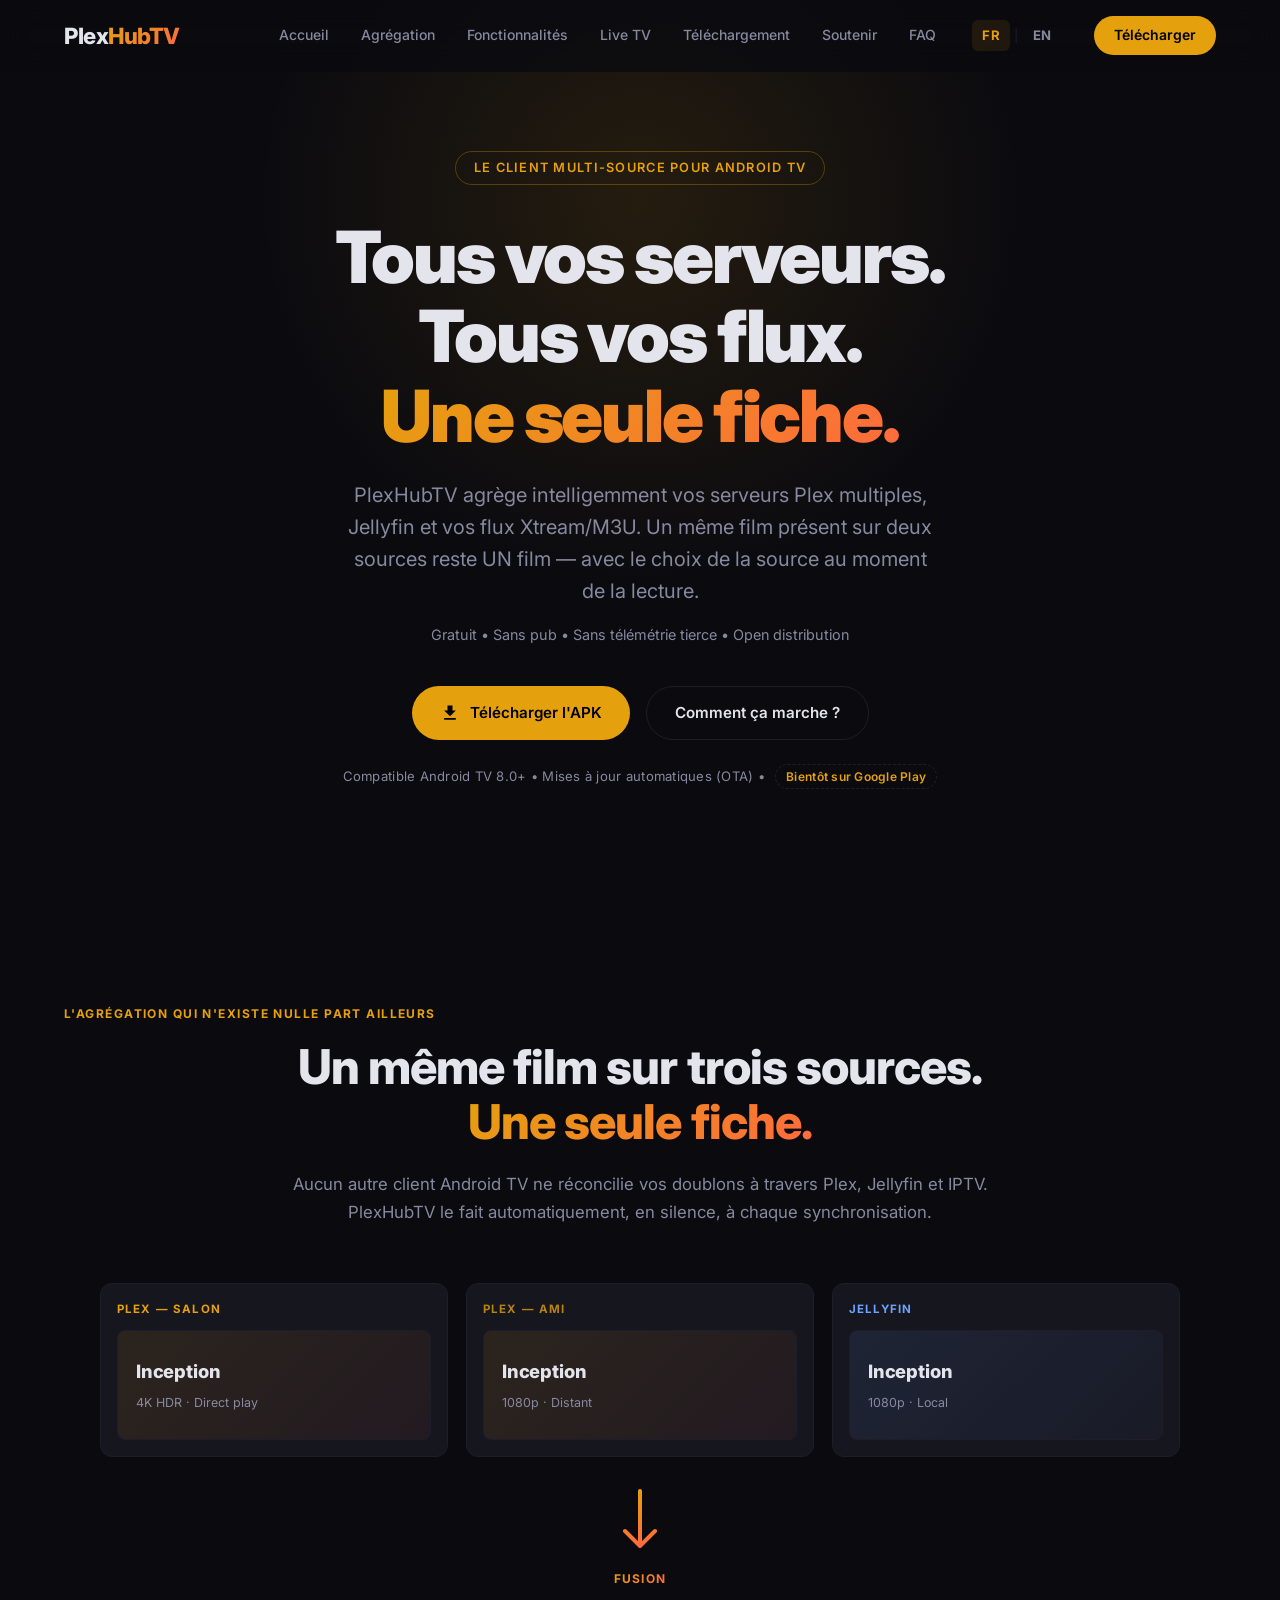
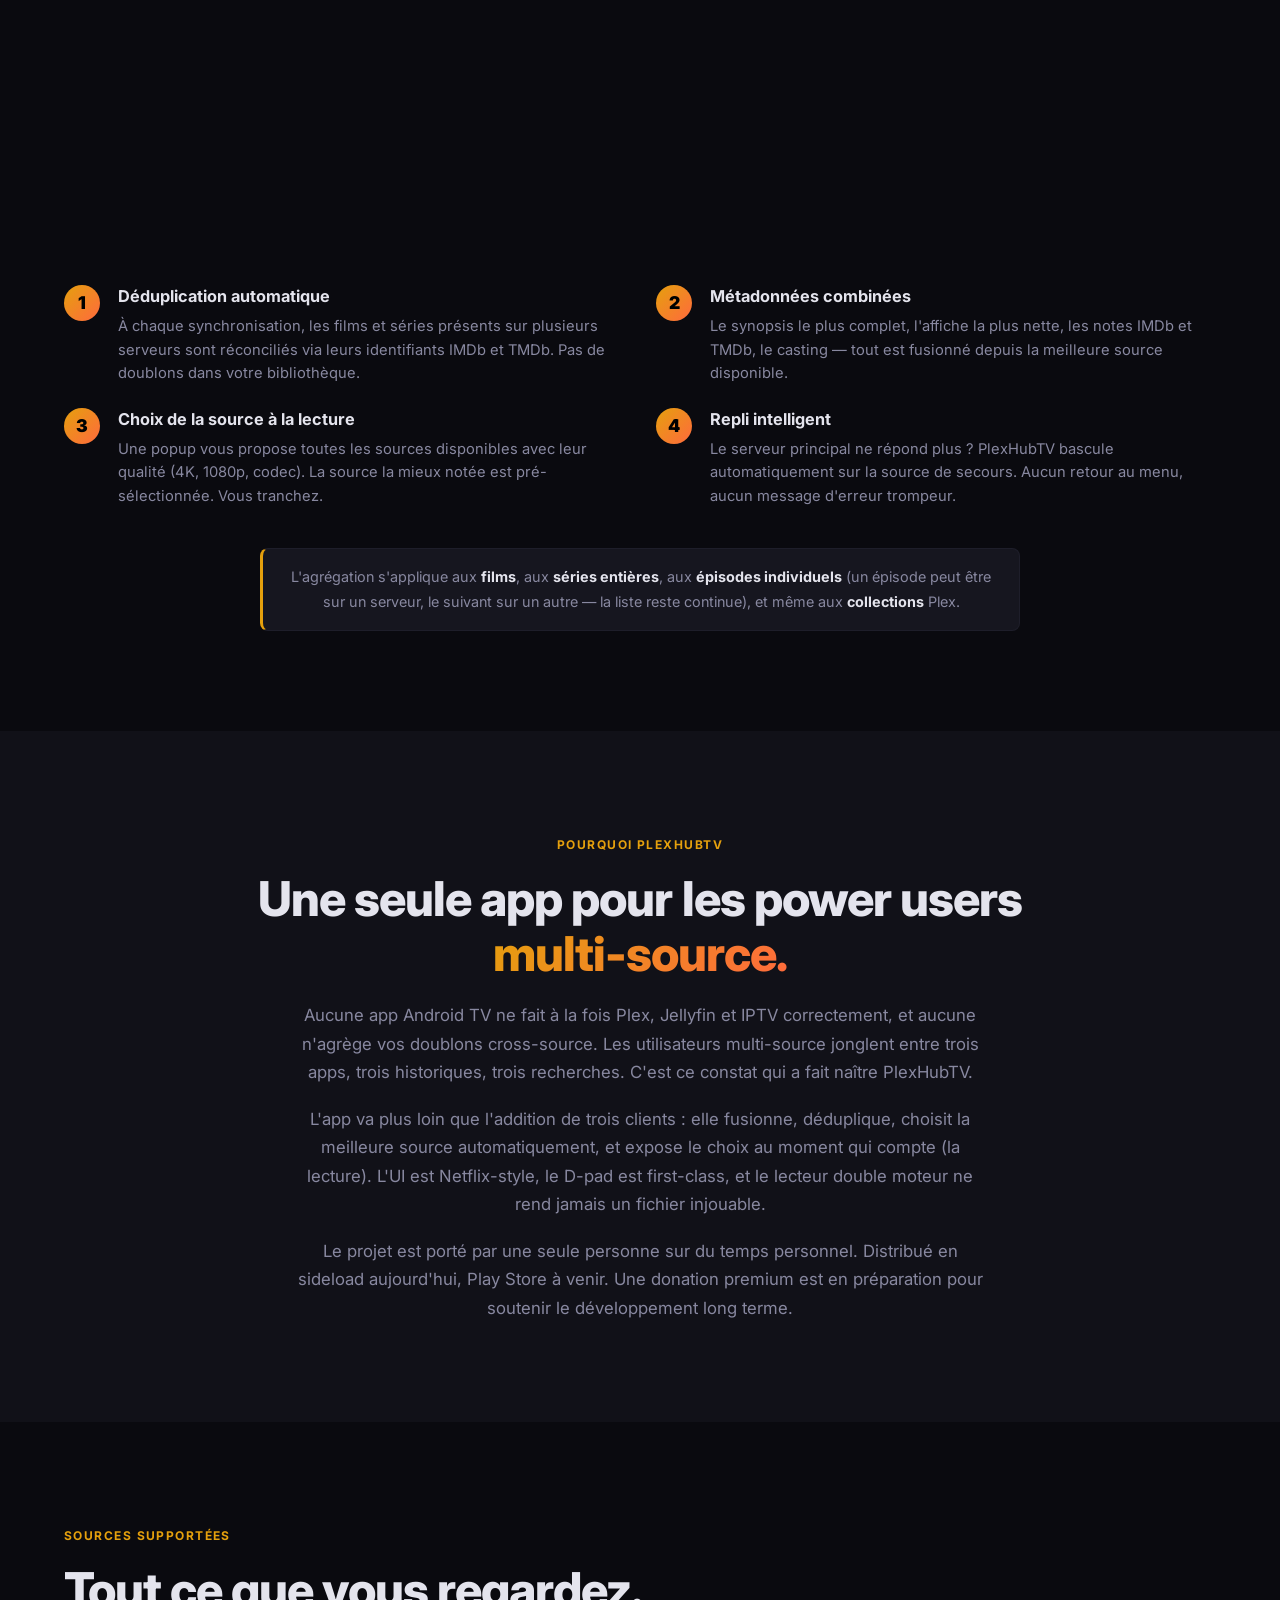
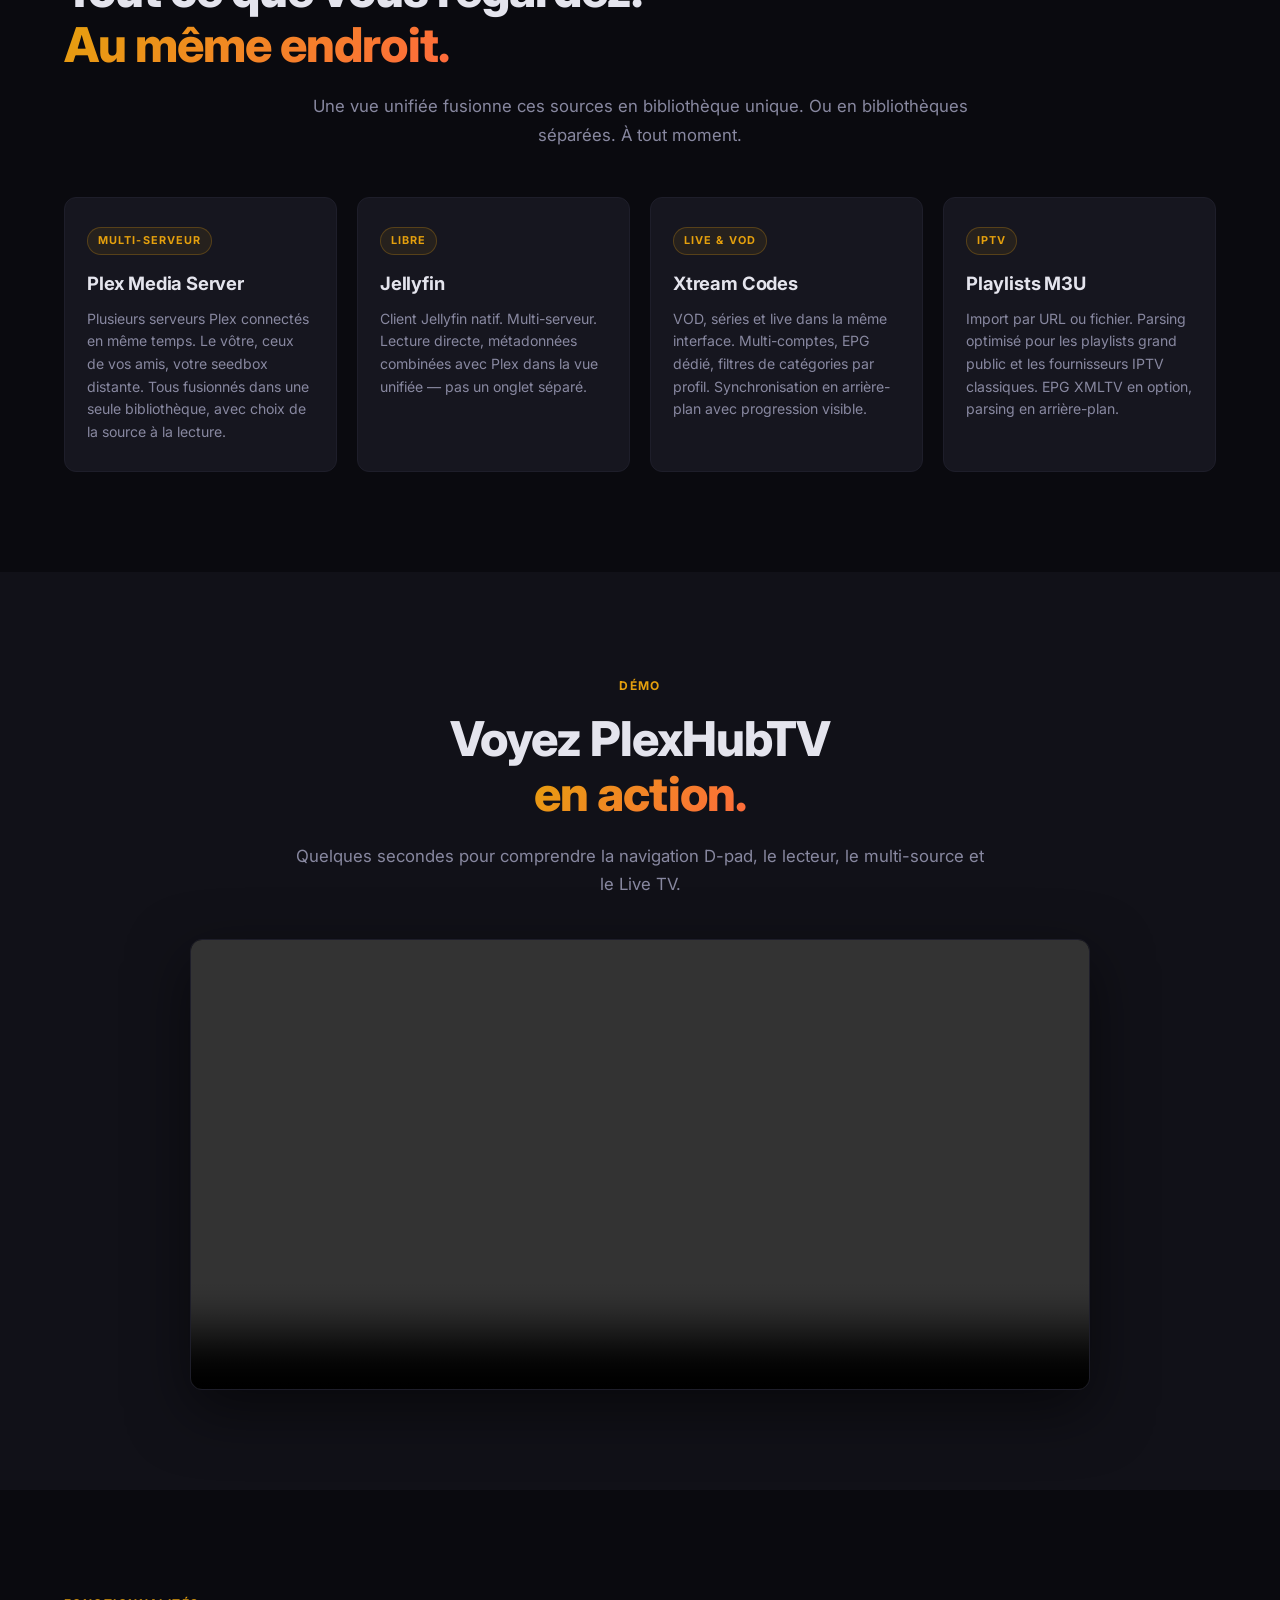
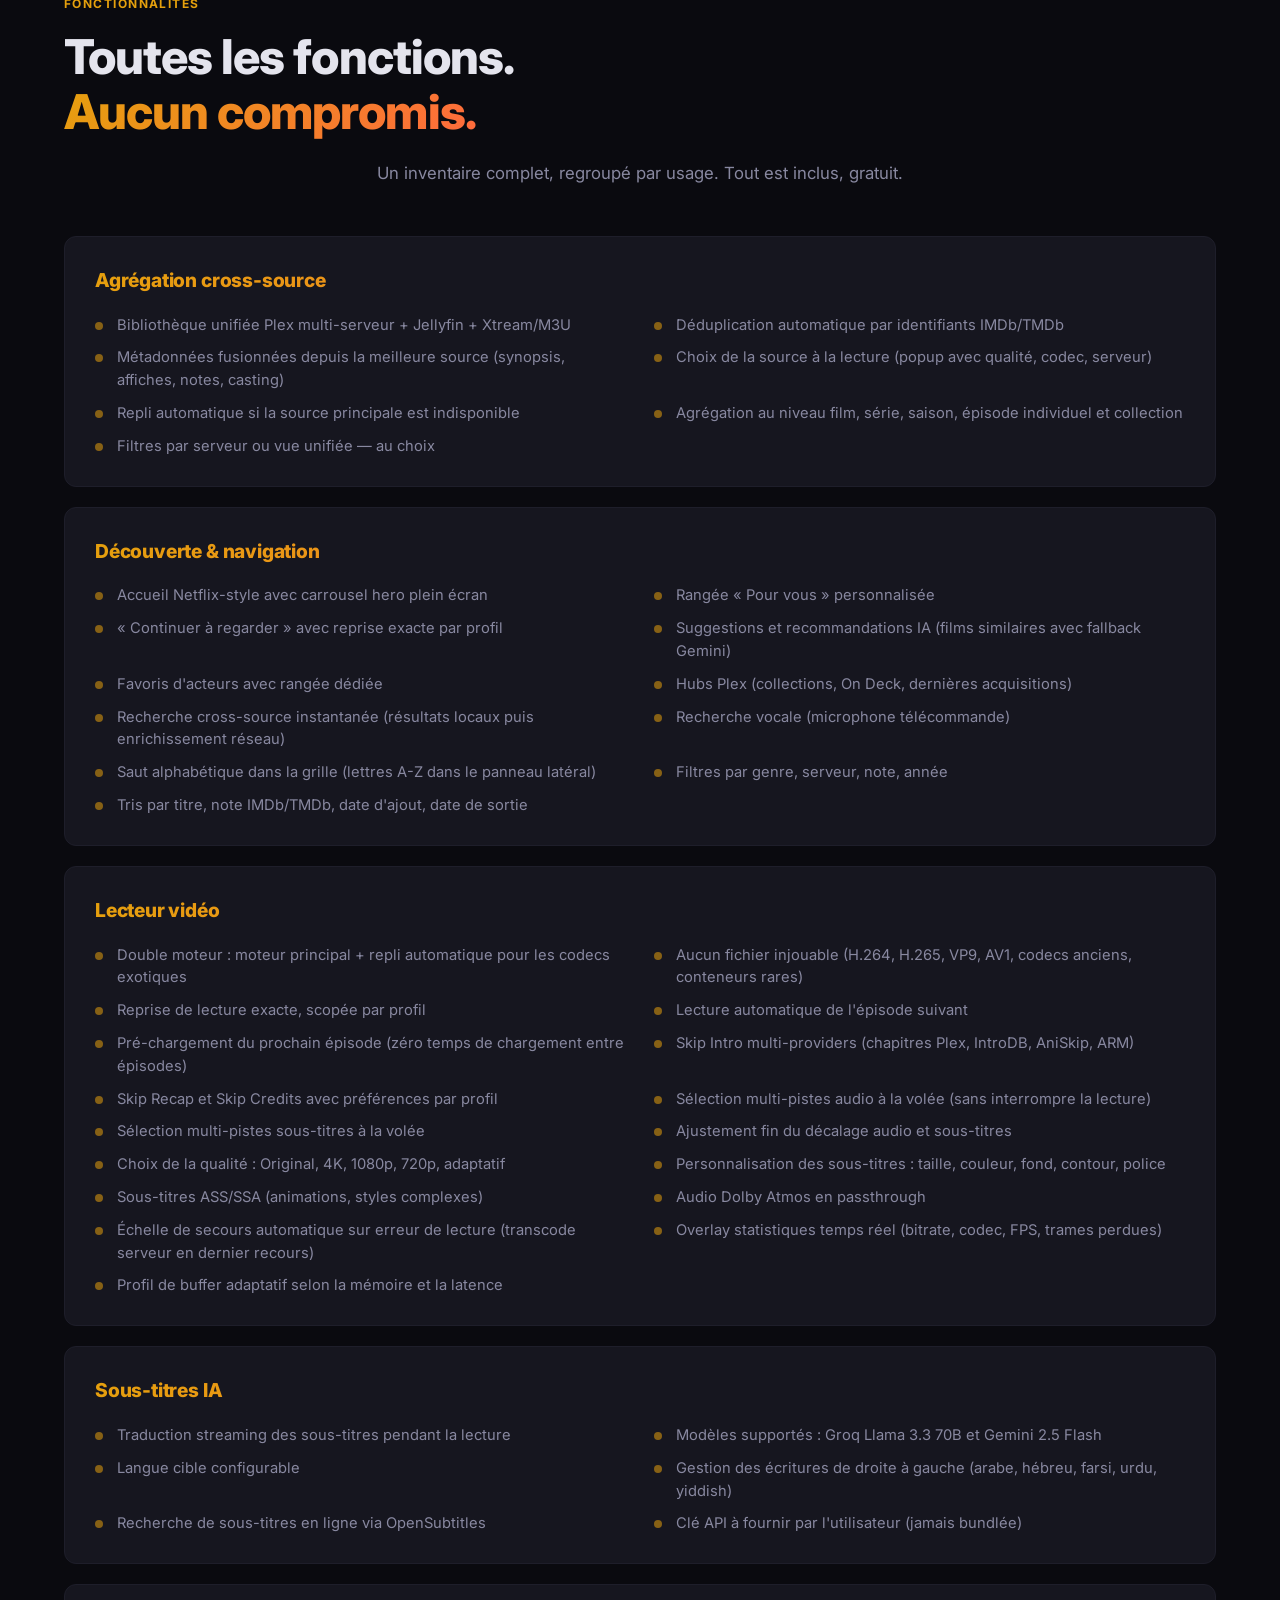
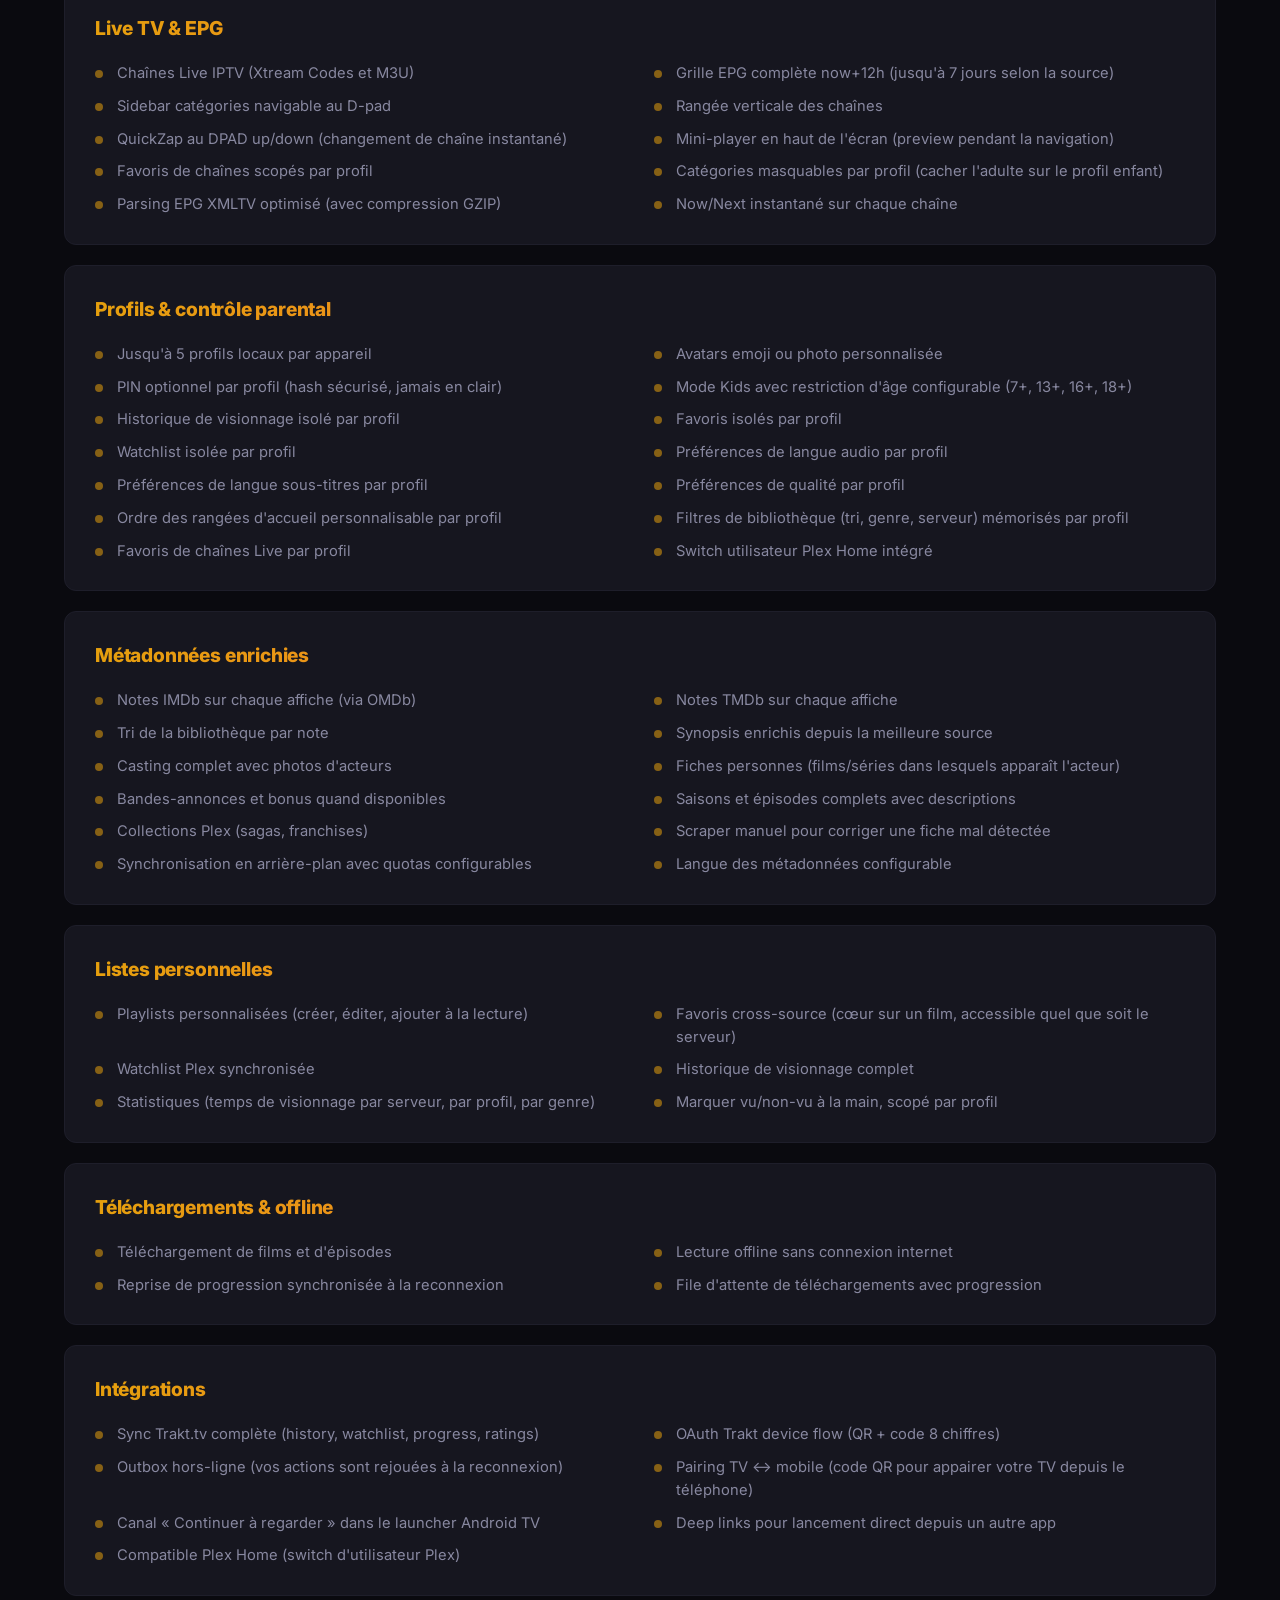
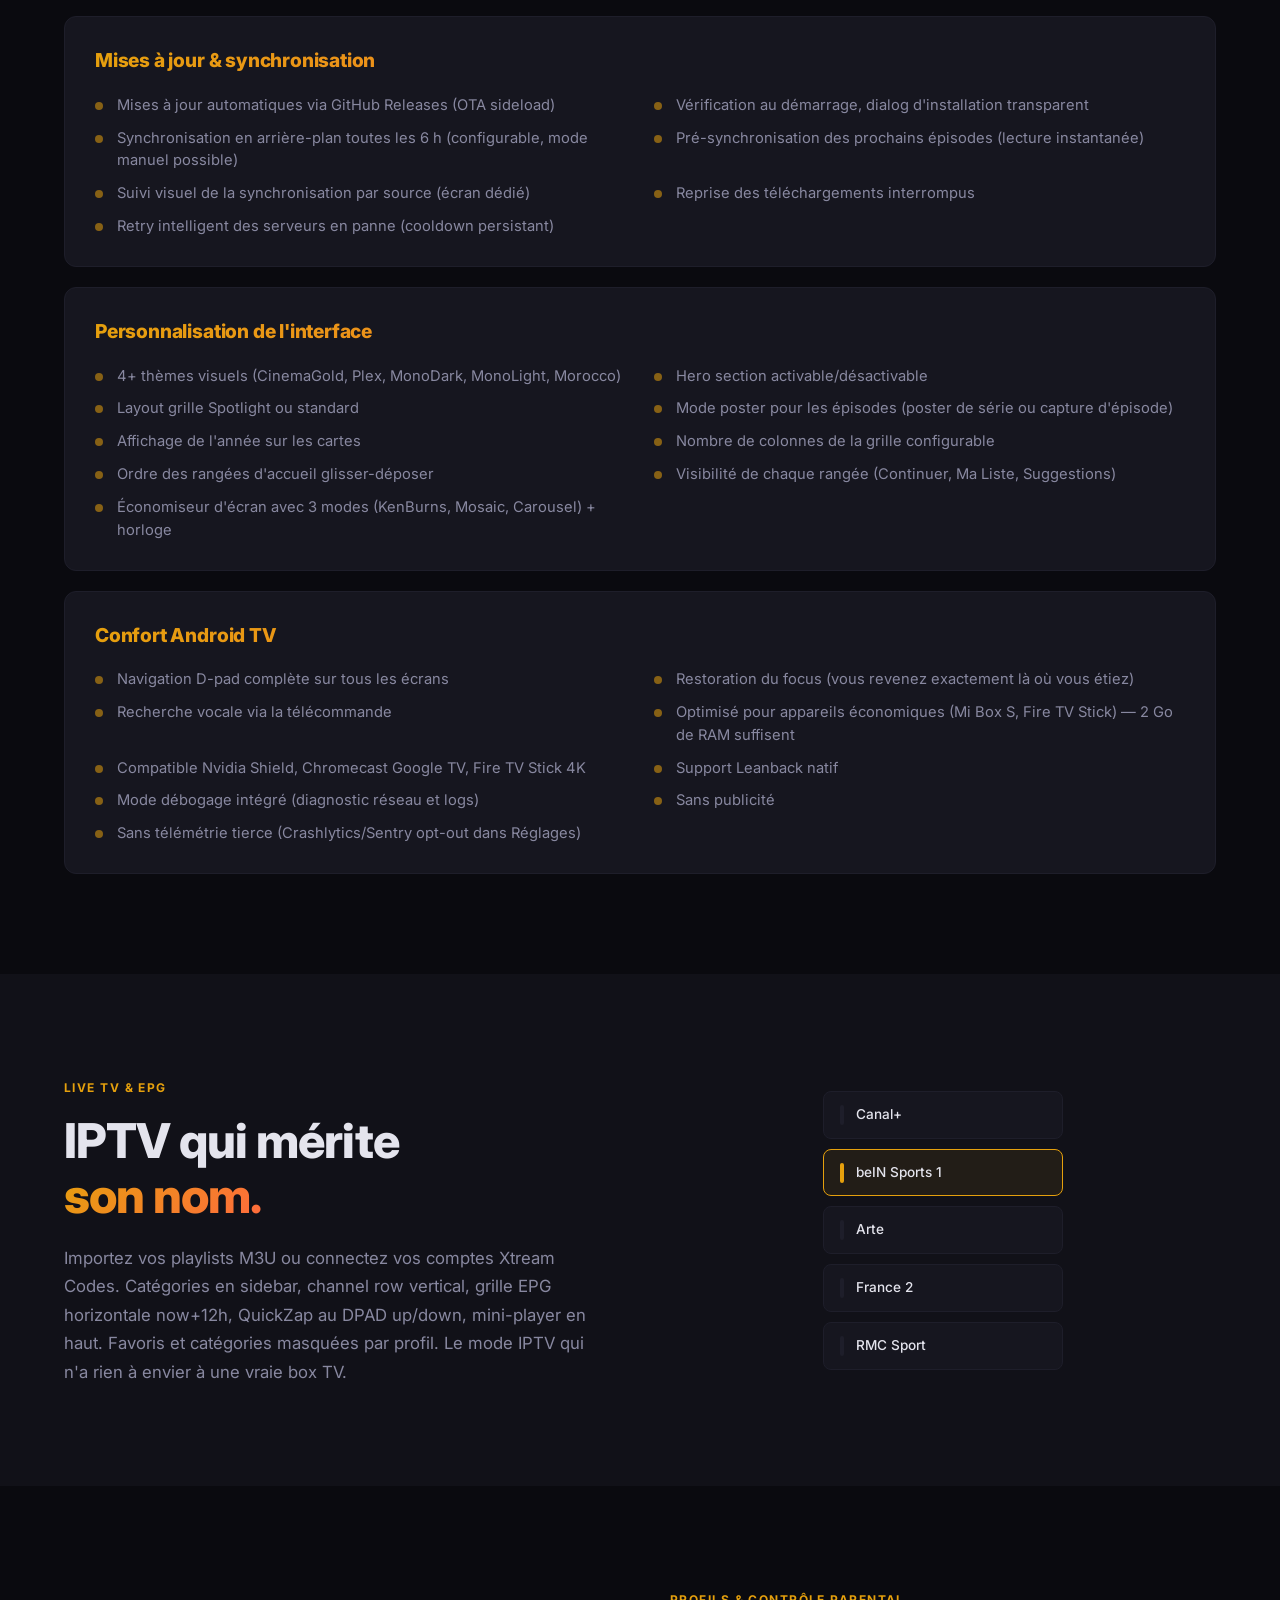
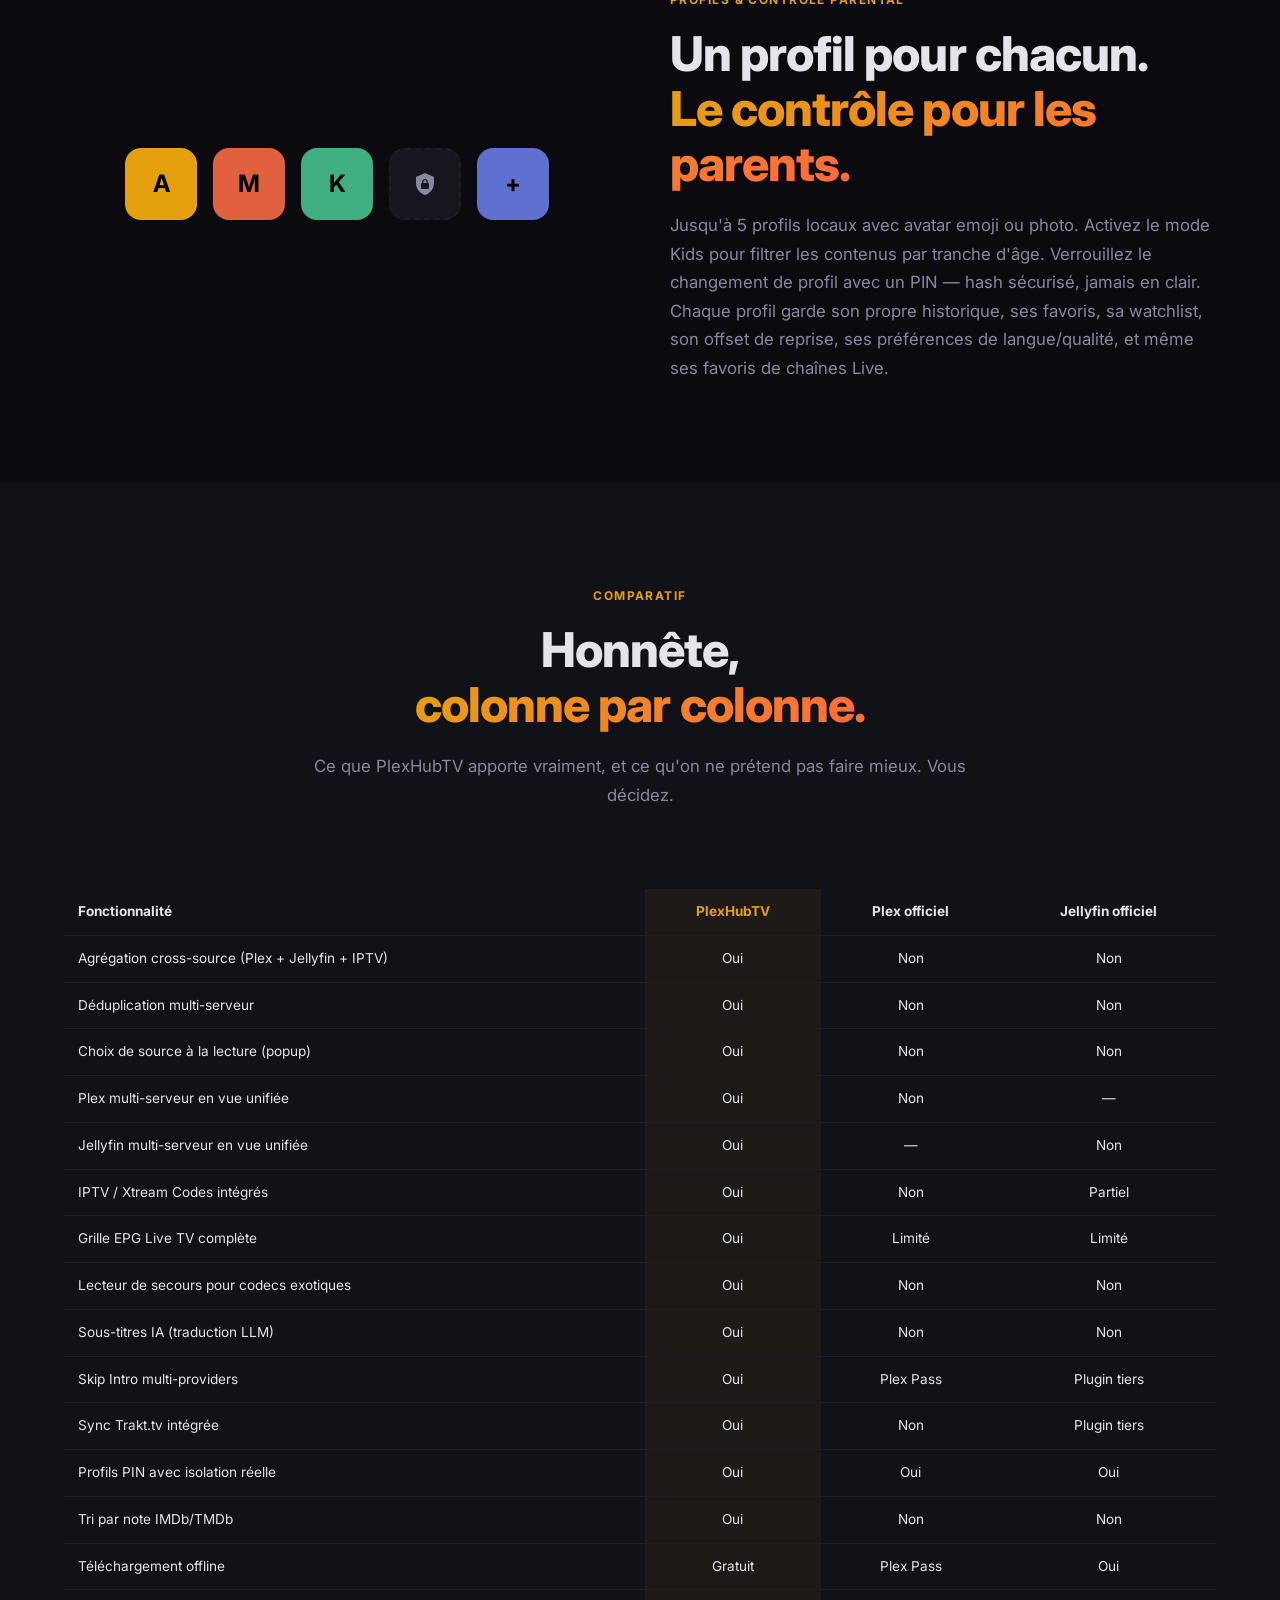
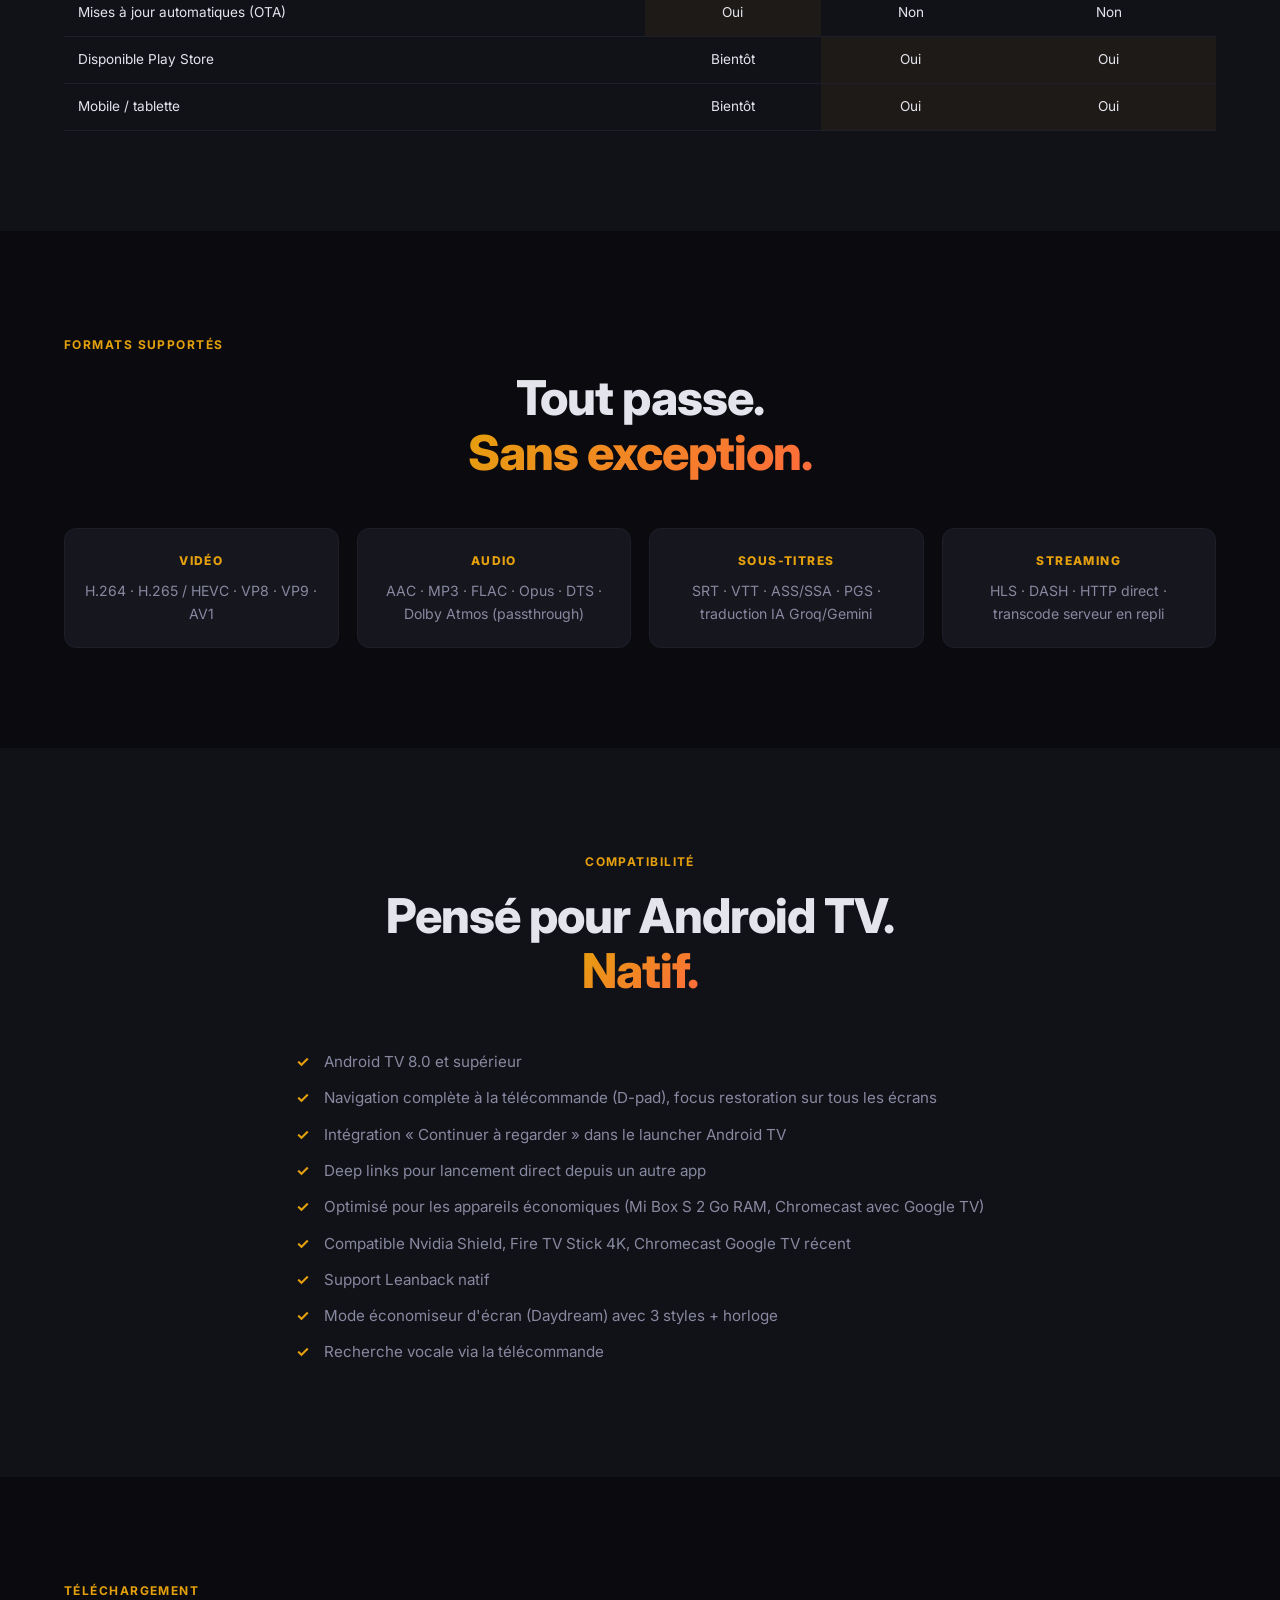
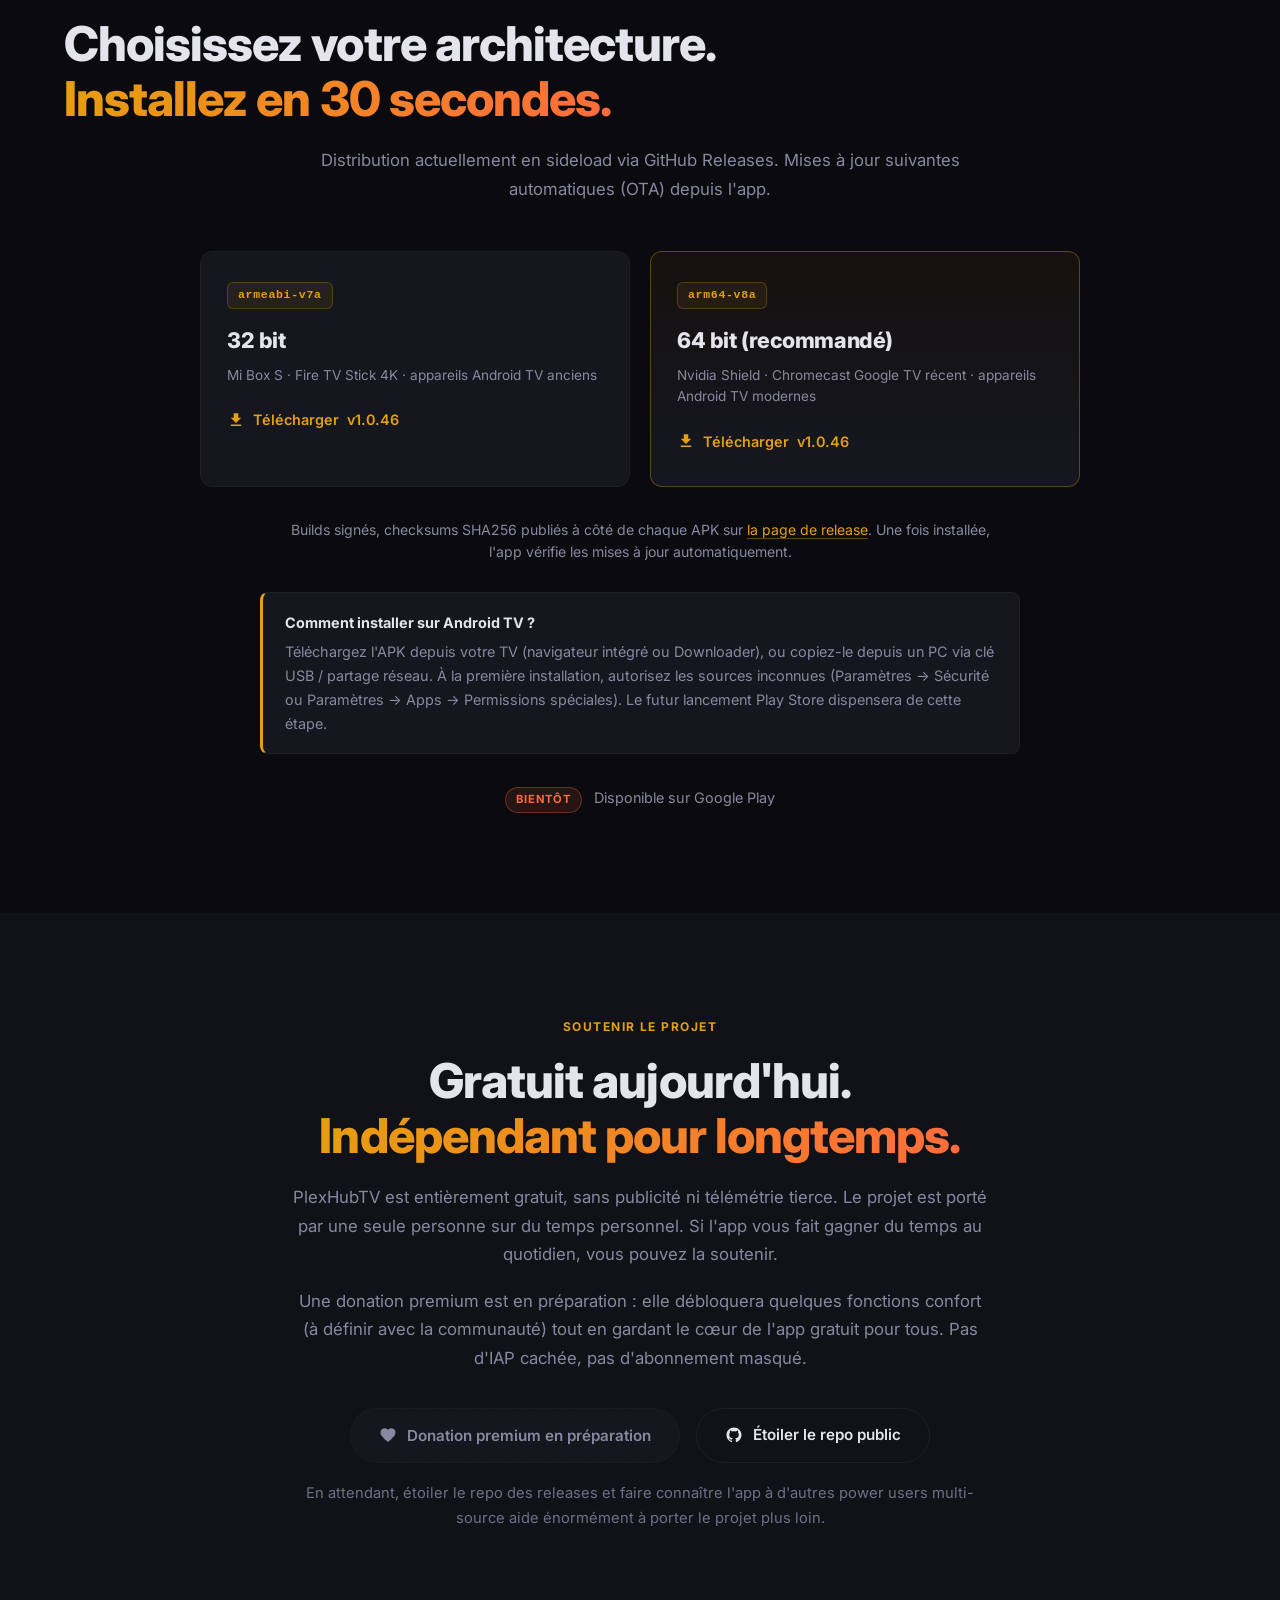
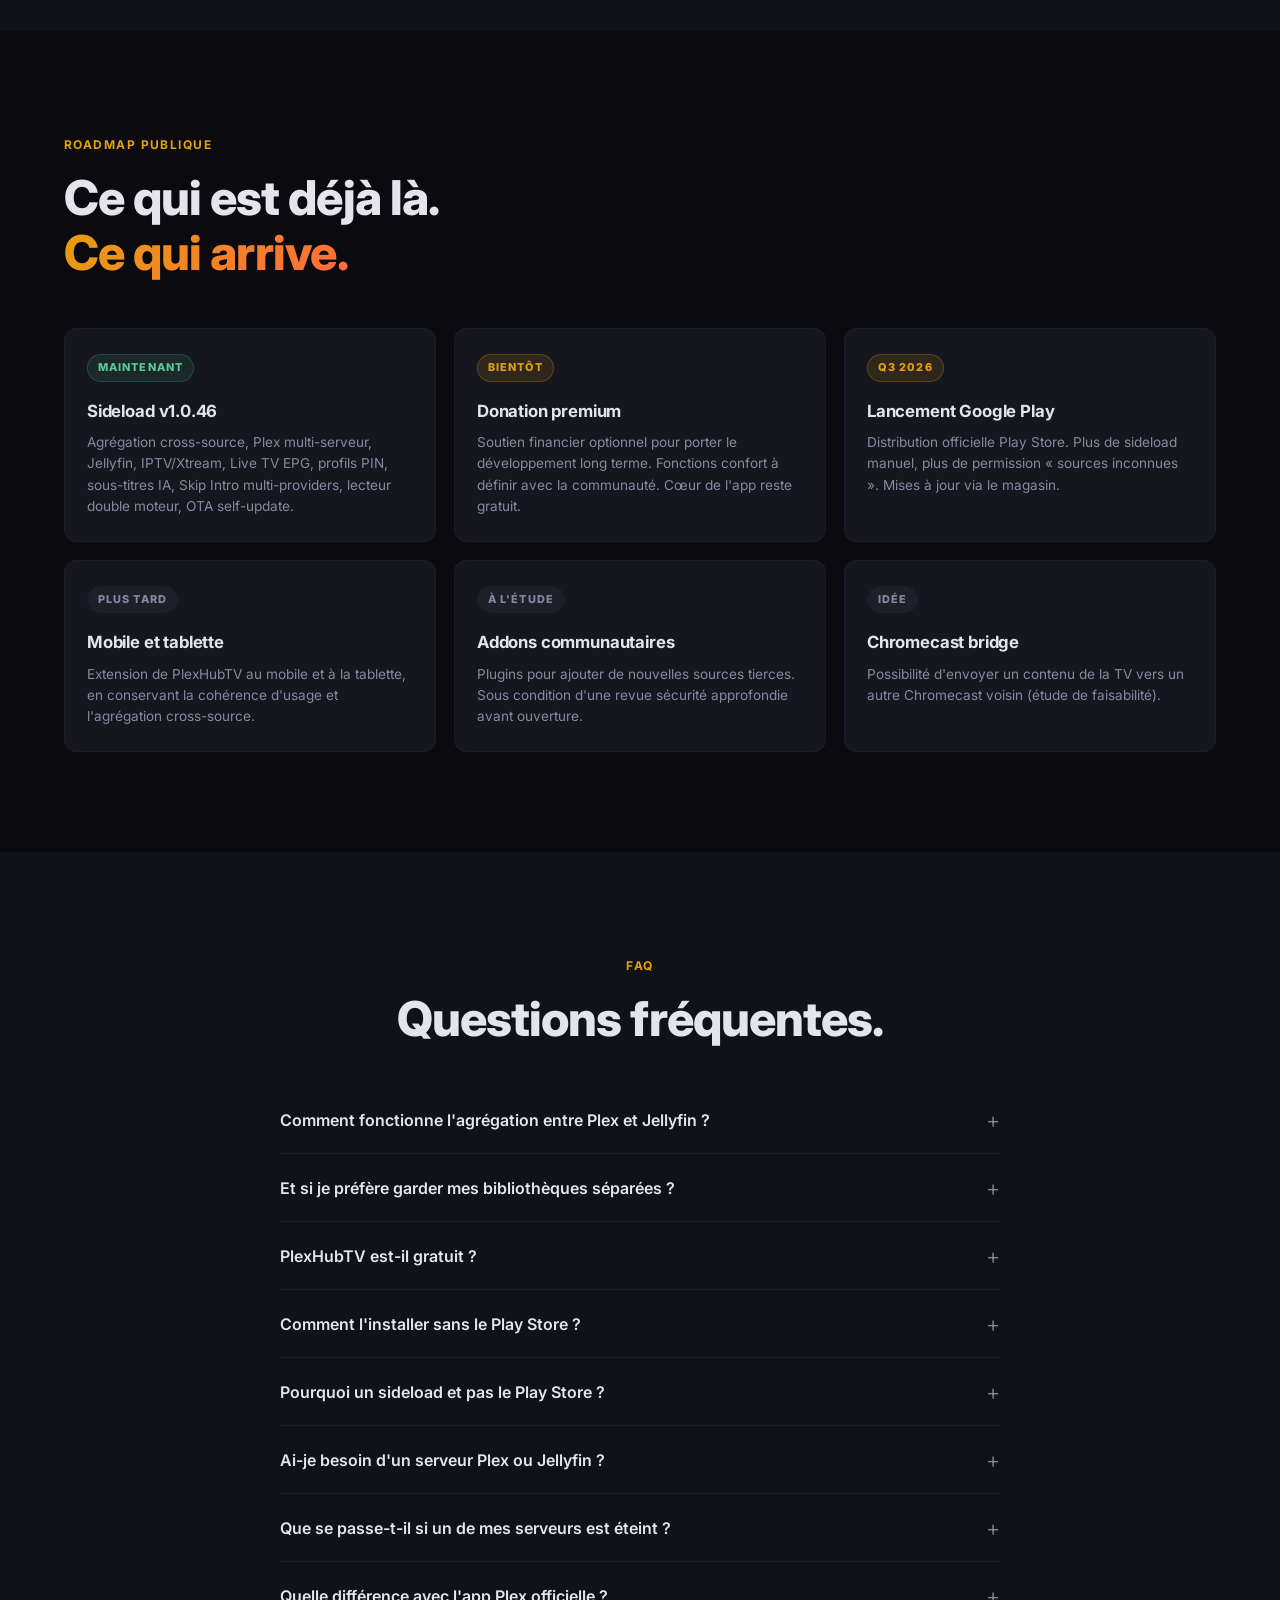
==== commit 3d21cb17: "fix(download): resolve latest APK via GitHub Releases API + static v1.0.46 fallback Site was pointin" ====
--- a/index.html
+++ b/index.html
@@ -54,7 +54,7 @@
     "operatingSystem": "Android TV 8.0+",
     "applicationCategory": "MultimediaApplication",
     "description": "Client Android TV unifié pour Plex multi-serveur, Jellyfin et IPTV/Xtream avec agrégation cross-source. Un même film présent sur plusieurs serveurs reste une seule fiche, avec choix de la source au lancement. Lecteur double moteur, profils PIN, sous-titres IA, Skip Intro multi-providers, EPG Live TV, sync Trakt, OTA self-update.",
-    "softwareVersion": "1.0.26",
+    "softwareVersion": "1.0.46",
     "downloadUrl": "https://github.com/ChakirHamzaChahid/PlexhubTV_Release/releases/latest",
     "offers": {
       "@type": "Offer",
@@ -633,23 +633,23 @@
       <p class="section__text section__text--center">Distribution actuellement en sideload via GitHub Releases. Mises à jour suivantes automatiques (OTA) depuis l'app.</p>
 
       <div class="download-grid">
-        <a href="https://github.com/ChakirHamzaChahid/PlexhubTV_Release/releases/latest/download/PlexHubTV-1.0.26-armeabi-v7a.apk" class="download-card">
+        <a href="https://github.com/ChakirHamzaChahid/PlexhubTV_Release/releases/download/v1.0.46/PlexHubTV-1.0.46-armeabi-v7a.apk" data-apk="armeabi-v7a" class="download-card">
           <div class="download-card__abi">armeabi-v7a</div>
           <div class="download-card__title">32 bit</div>
           <p class="download-card__devices">Mi Box S &middot; Fire TV Stick 4K &middot; appareils Android TV anciens</p>
           <div class="download-card__cta">
             <svg width="18" height="18" viewBox="0 0 24 24" fill="currentColor" aria-hidden="true"><path d="M5,20H19V18H5M19,9H15V3H9V9H5L12,16L19,9Z"/></svg>
-            Télécharger v1.0.26
+            Télécharger <span data-latest-version>v1.0.46</span>
           </div>
         </a>
 
-        <a href="https://github.com/ChakirHamzaChahid/PlexhubTV_Release/releases/latest/download/PlexHubTV-1.0.26-arm64-v8a.apk" class="download-card download-card--featured">
+        <a href="https://github.com/ChakirHamzaChahid/PlexhubTV_Release/releases/download/v1.0.46/PlexHubTV-1.0.46-arm64-v8a.apk" data-apk="arm64-v8a" class="download-card download-card--featured">
           <div class="download-card__abi">arm64-v8a</div>
           <div class="download-card__title">64 bit (recommandé)</div>
           <p class="download-card__devices">Nvidia Shield &middot; Chromecast Google TV récent &middot; appareils Android TV modernes</p>
           <div class="download-card__cta">
             <svg width="18" height="18" viewBox="0 0 24 24" fill="currentColor" aria-hidden="true"><path d="M5,20H19V18H5M19,9H15V3H9V9H5L12,16L19,9Z"/></svg>
-            Télécharger v1.0.26
+            Télécharger <span data-latest-version>v1.0.46</span>
           </div>
         </a>
       </div>
@@ -696,7 +696,7 @@
       <div class="roadmap-grid">
         <div class="roadmap-item roadmap-item--done">
           <div class="roadmap-item__status">Maintenant</div>
-          <h3 class="roadmap-item__title">Sideload v1.0.26</h3>
+          <h3 class="roadmap-item__title">Sideload <span data-latest-version>v1.0.46</span></h3>
           <p class="roadmap-item__text">Agrégation cross-source, Plex multi-serveur, Jellyfin, IPTV/Xtream, Live TV EPG, profils PIN, sous-titres IA, Skip Intro multi-providers, lecteur double moteur, OTA self-update.</p>
         </div>
         <div class="roadmap-item roadmap-item--soon">
@@ -939,5 +939,28 @@
     revealElements.forEach(el => observer.observe(el));
   </script>
 
+  <!-- Auto-resolve latest APK from GitHub Releases API. Fallback = static v1.0.46 URLs above. -->
+  <script>
+  (async () => {
+    try {
+      const r = await fetch('https://api.github.com/repos/ChakirHamzaChahid/PlexhubTV_Release/releases/latest', { headers: { 'Accept': 'application/vnd.github+json' } });
+      if (!r.ok) return;
+      const rel = await r.json();
+      if (!rel || !Array.isArray(rel.assets)) return;
+      const findApk = (abi) => {
+        const asset = rel.assets.find(a => a.name && a.name.endsWith(abi + '.apk'));
+        return asset ? asset.browser_download_url : null;
+      };
+      document.querySelectorAll('a[data-apk]').forEach(a => {
+        const url = findApk(a.dataset.apk);
+        if (url) a.href = url;
+      });
+      if (rel.tag_name) {
+        document.querySelectorAll('[data-latest-version]').forEach(el => { el.textContent = rel.tag_name; });
+      }
+    } catch (e) { /* silent — static fallback stays */ }
+  })();
+  </script>
+
 </body>
 </html>
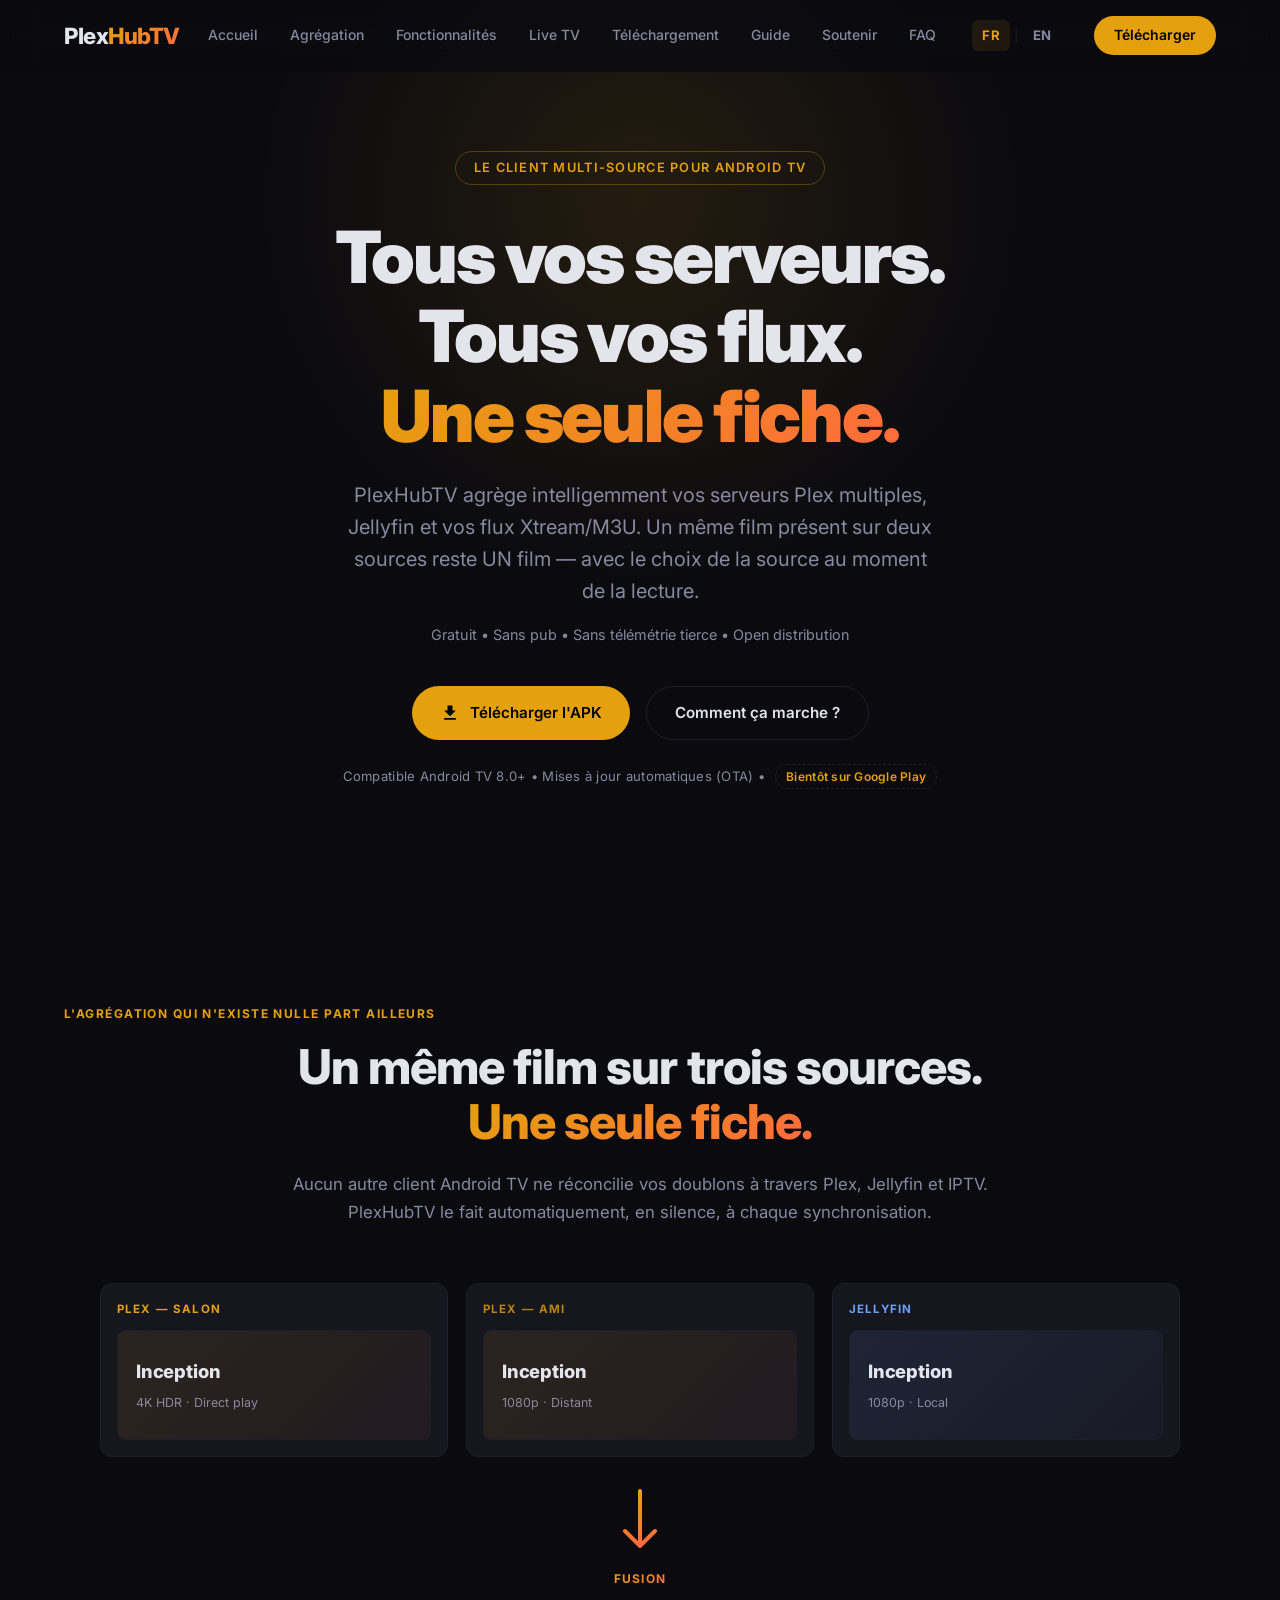
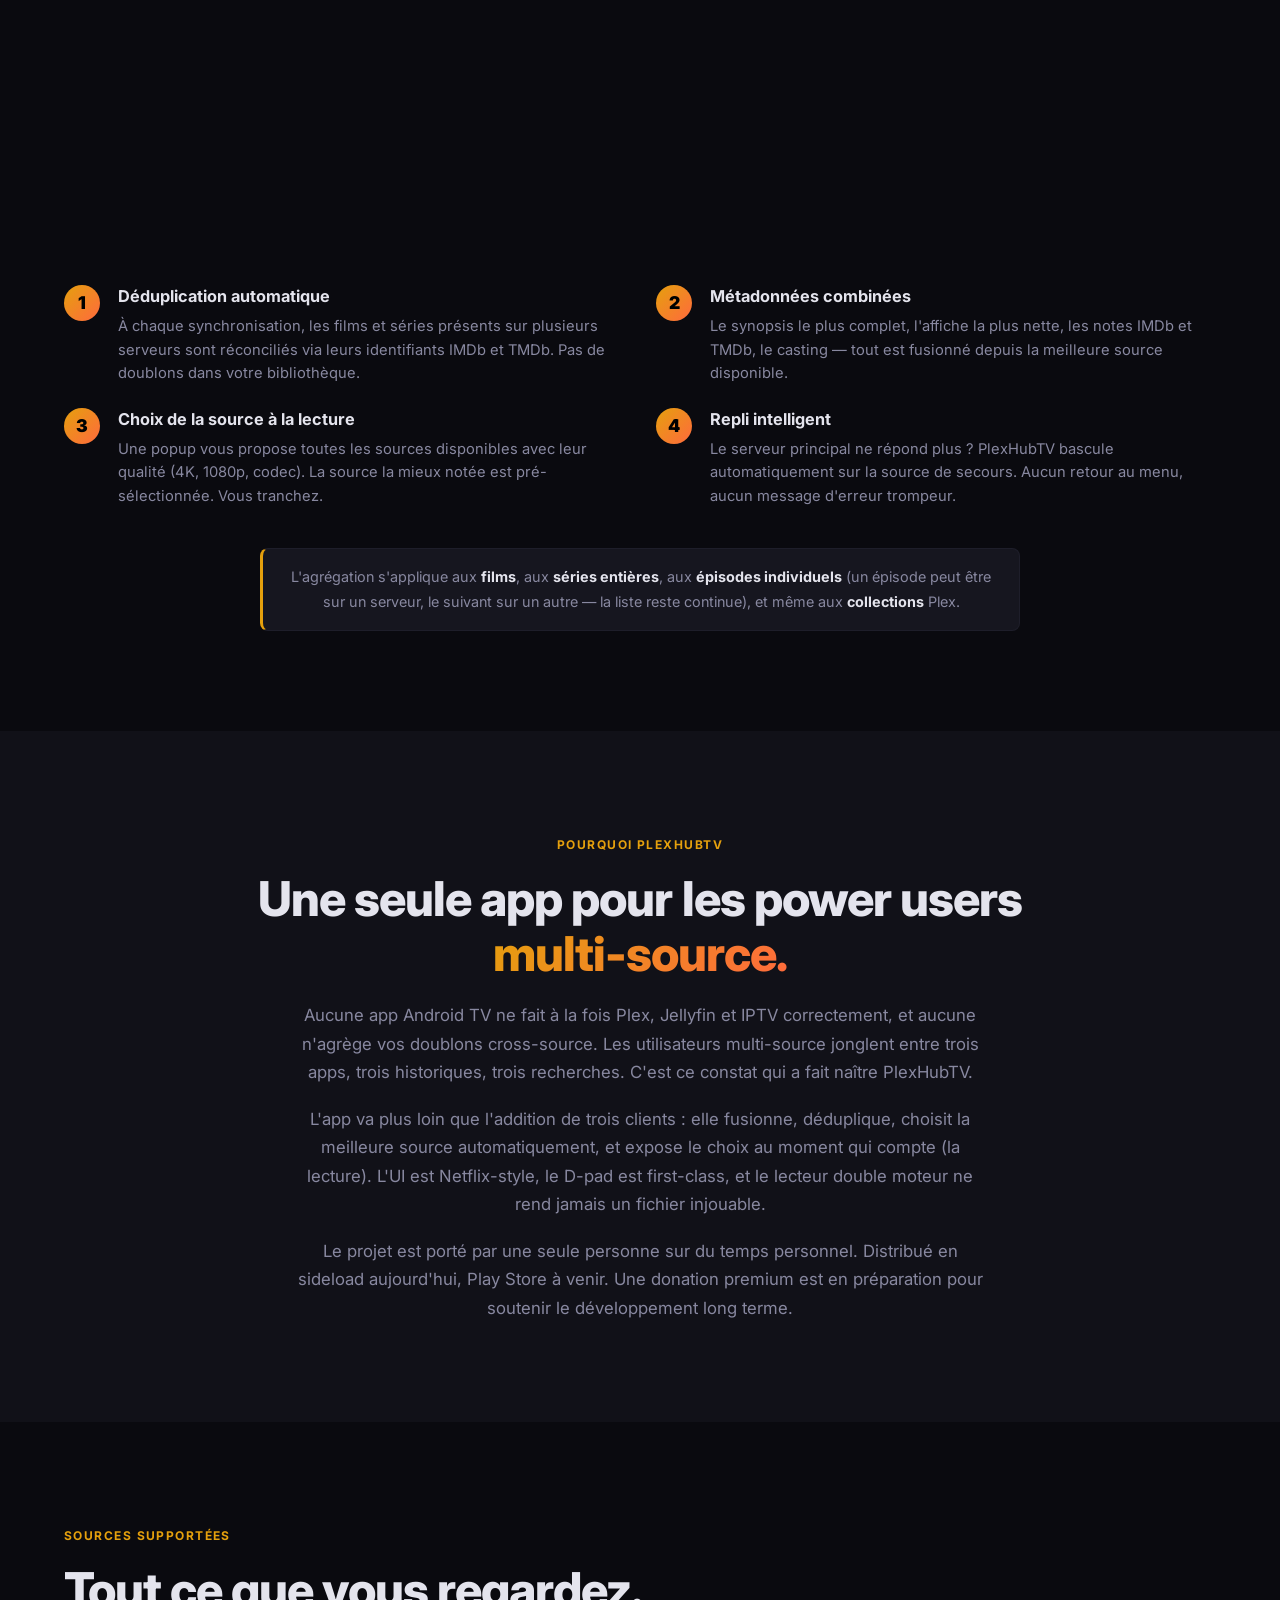
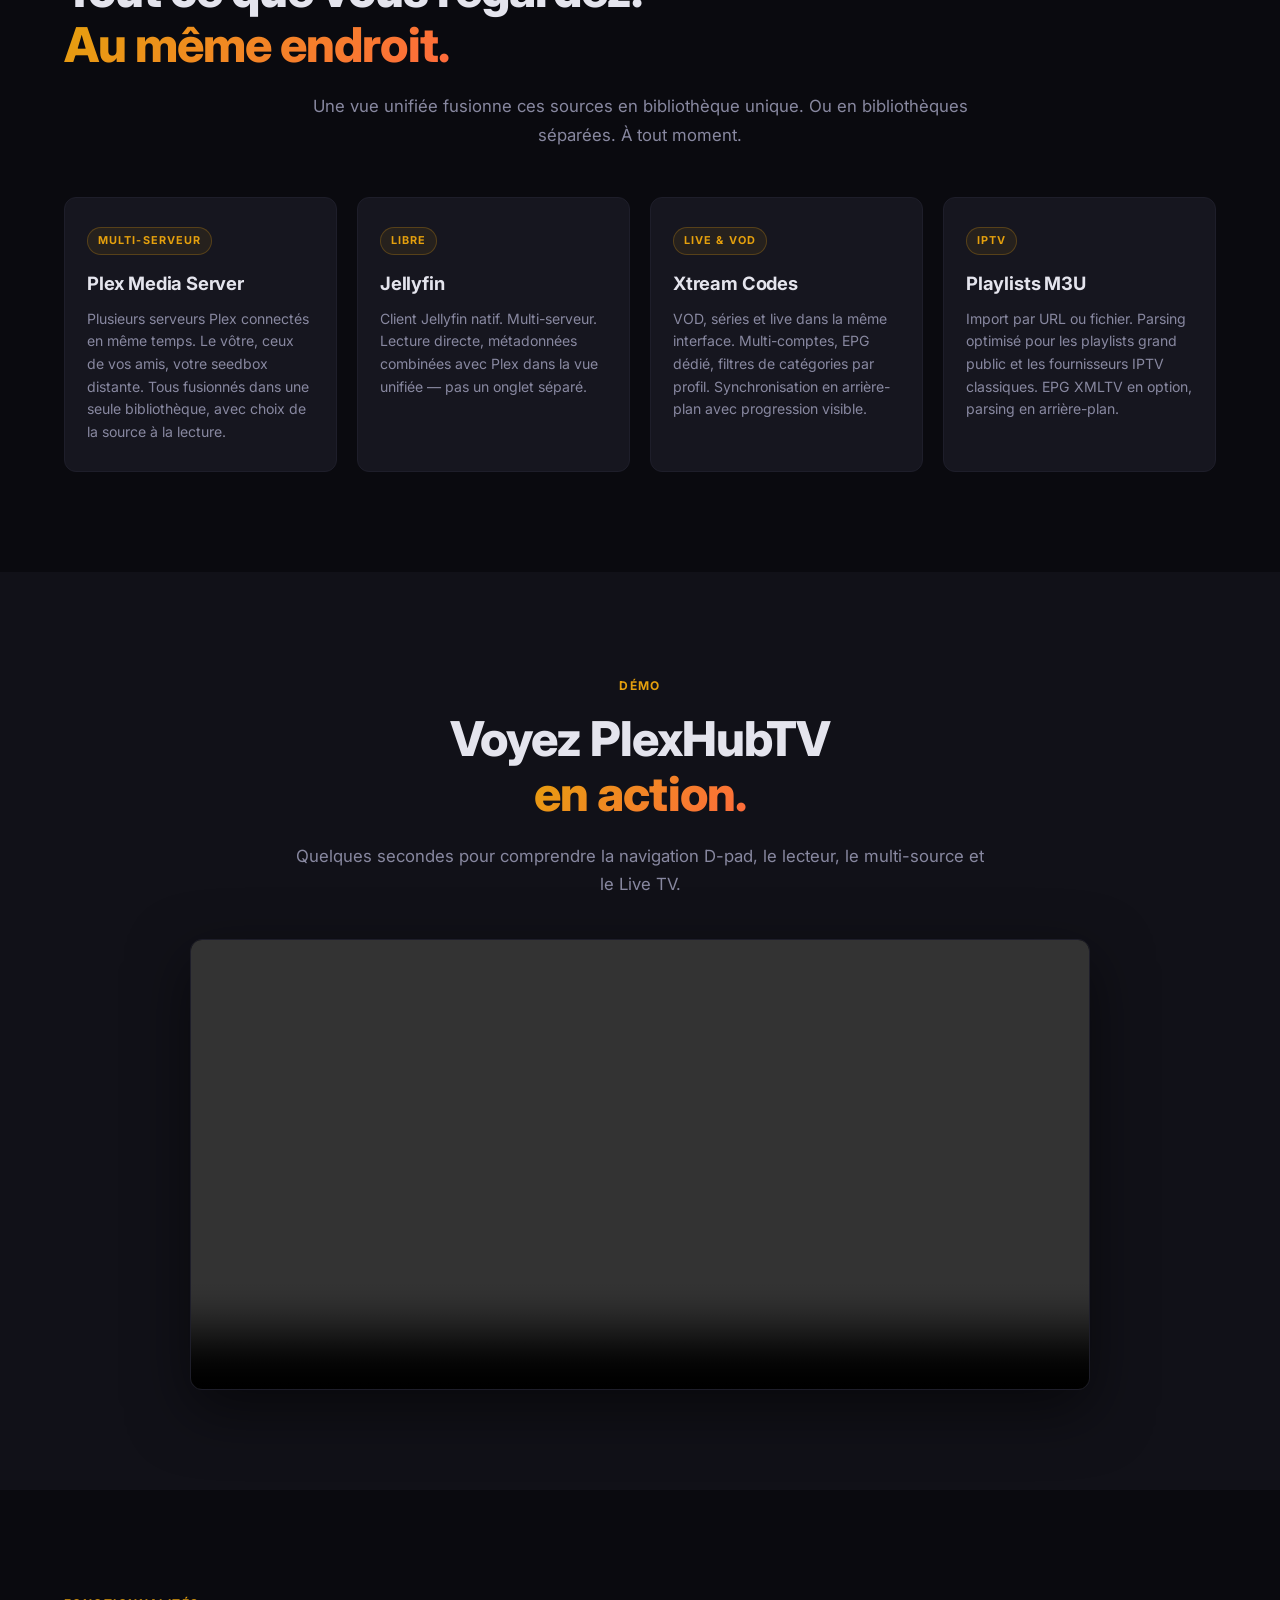
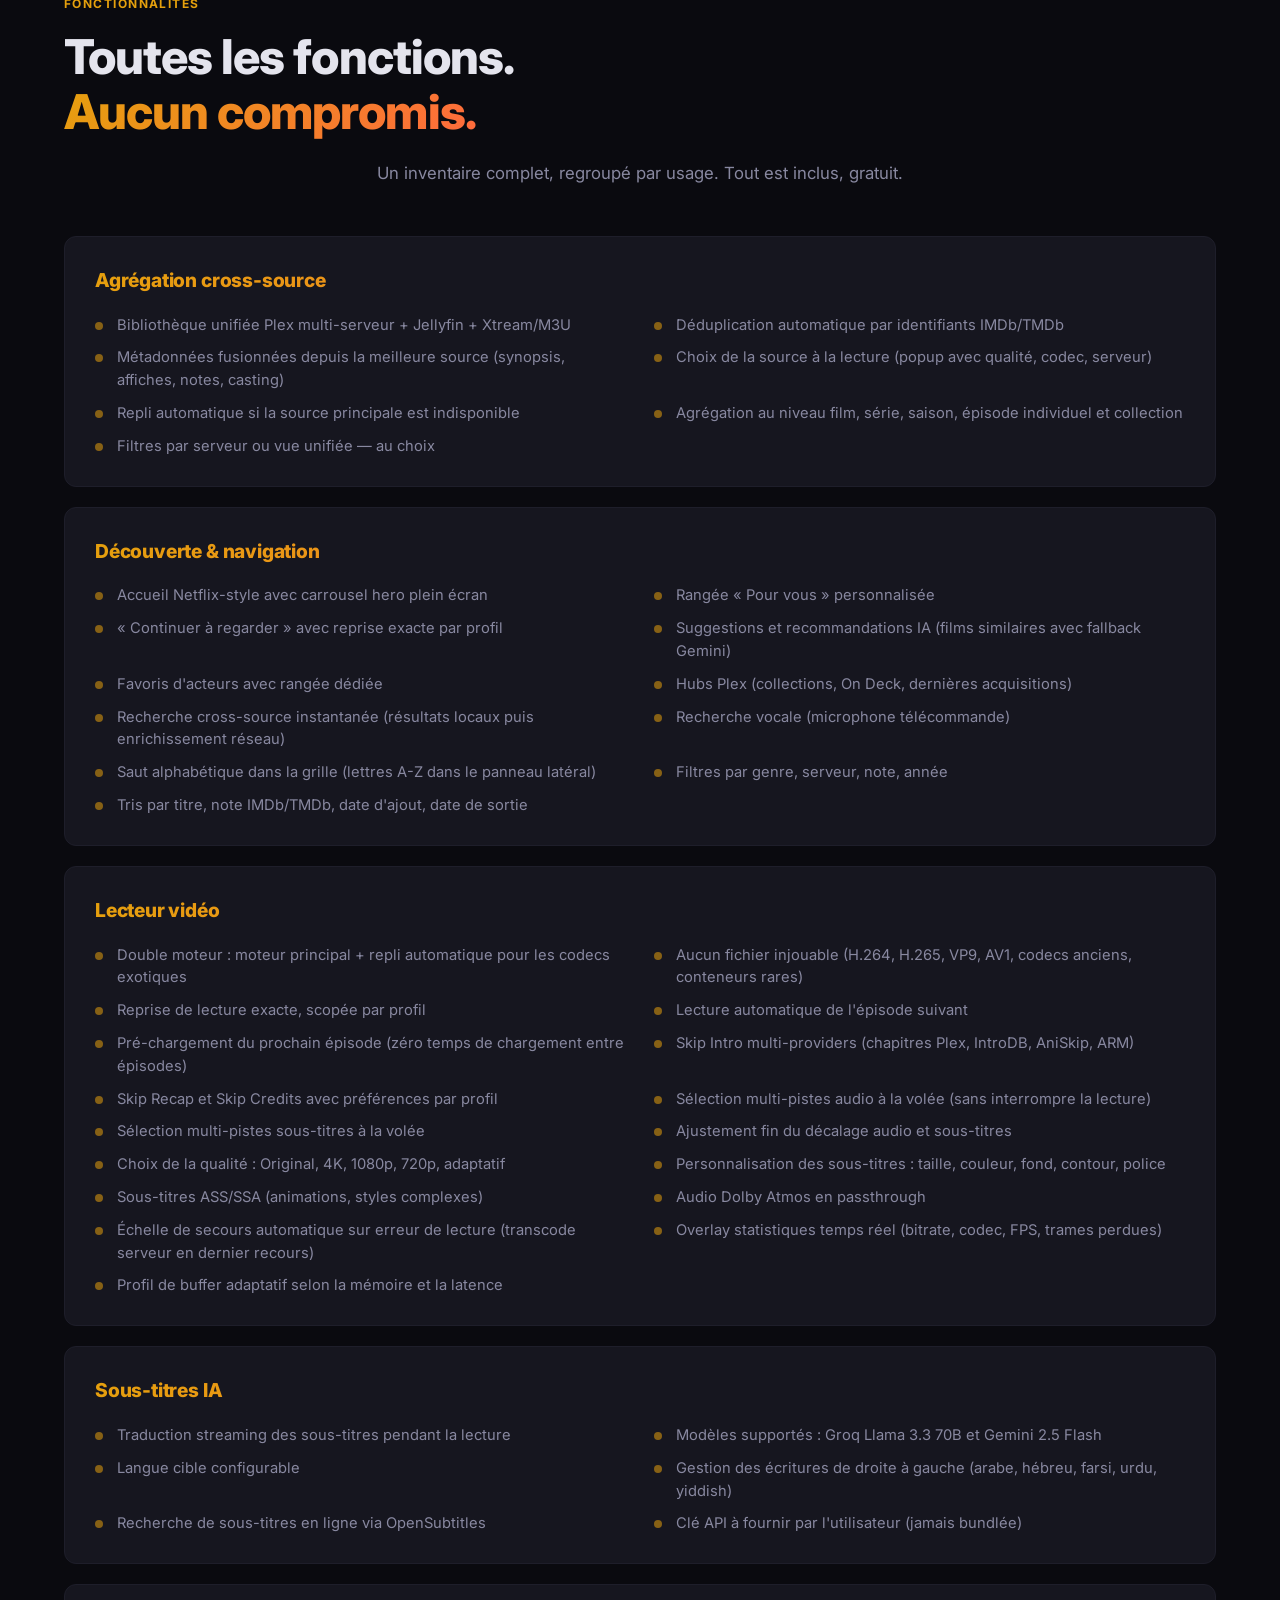
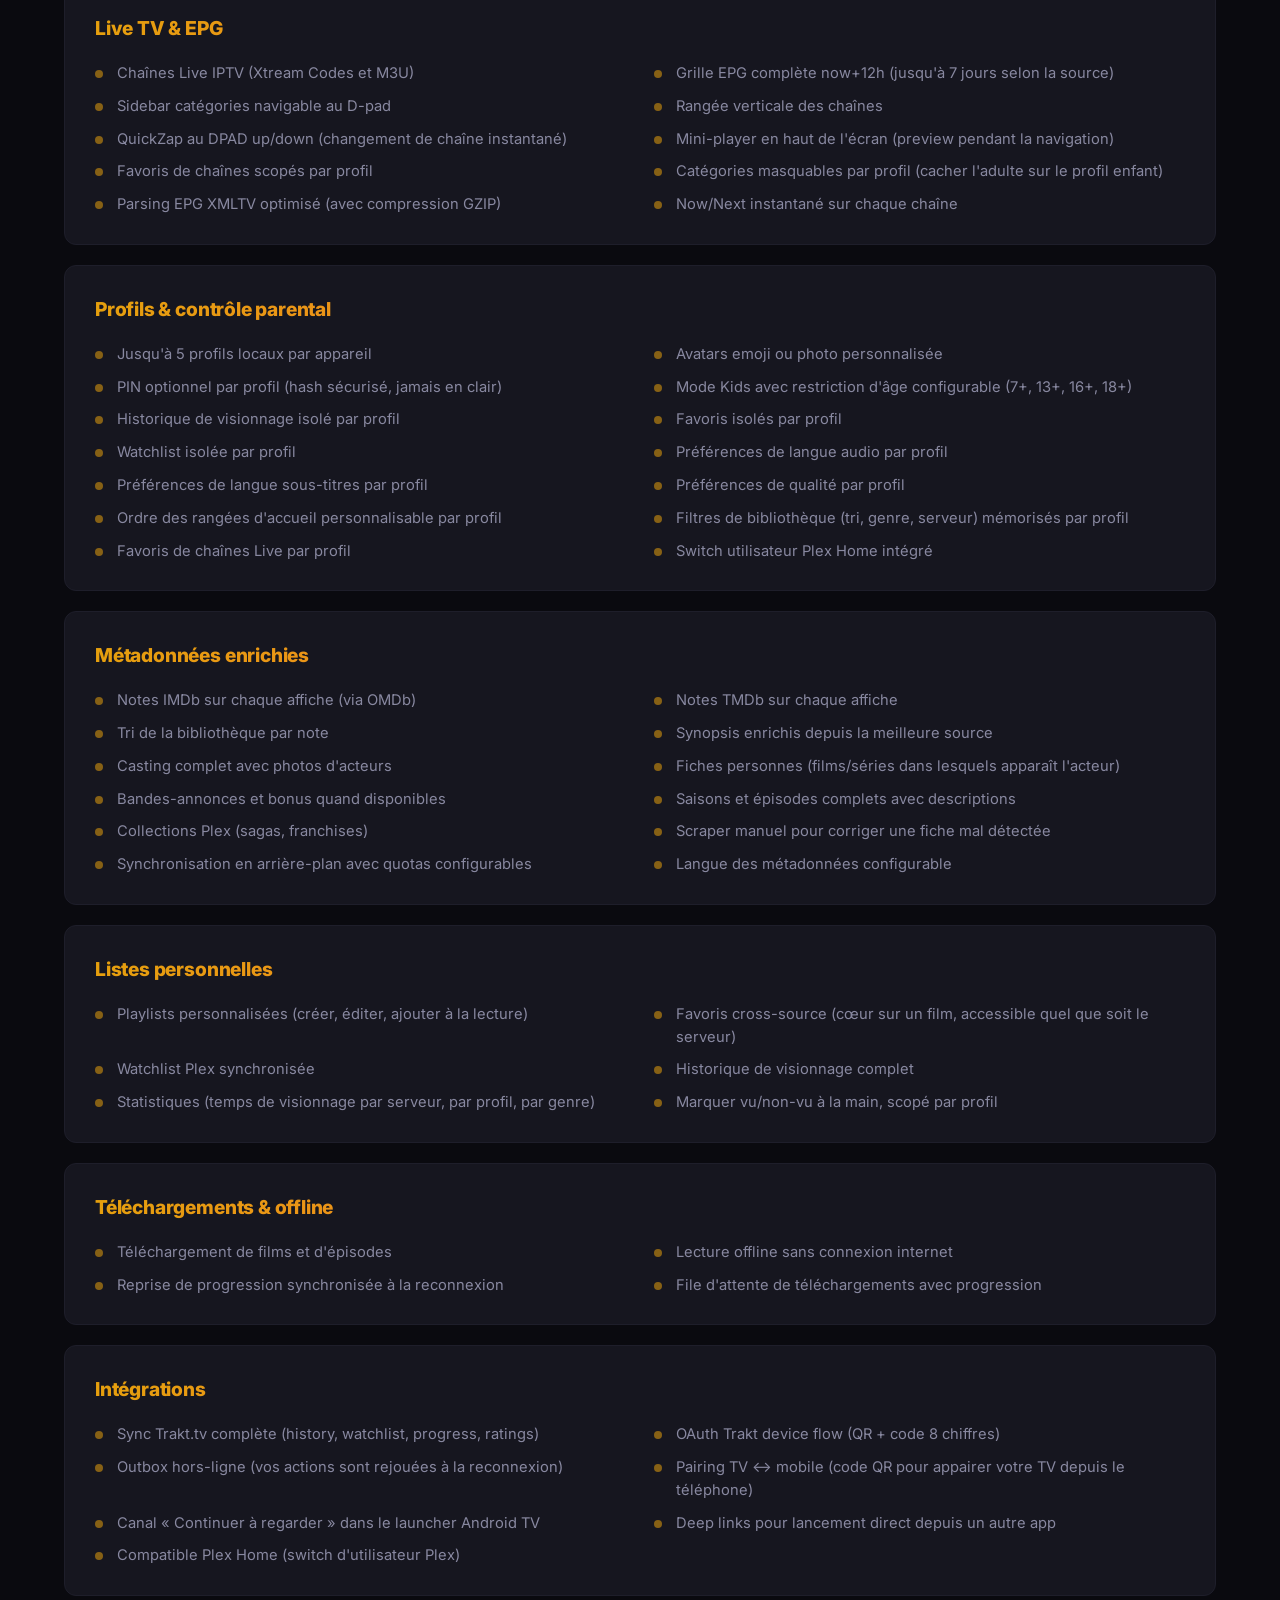
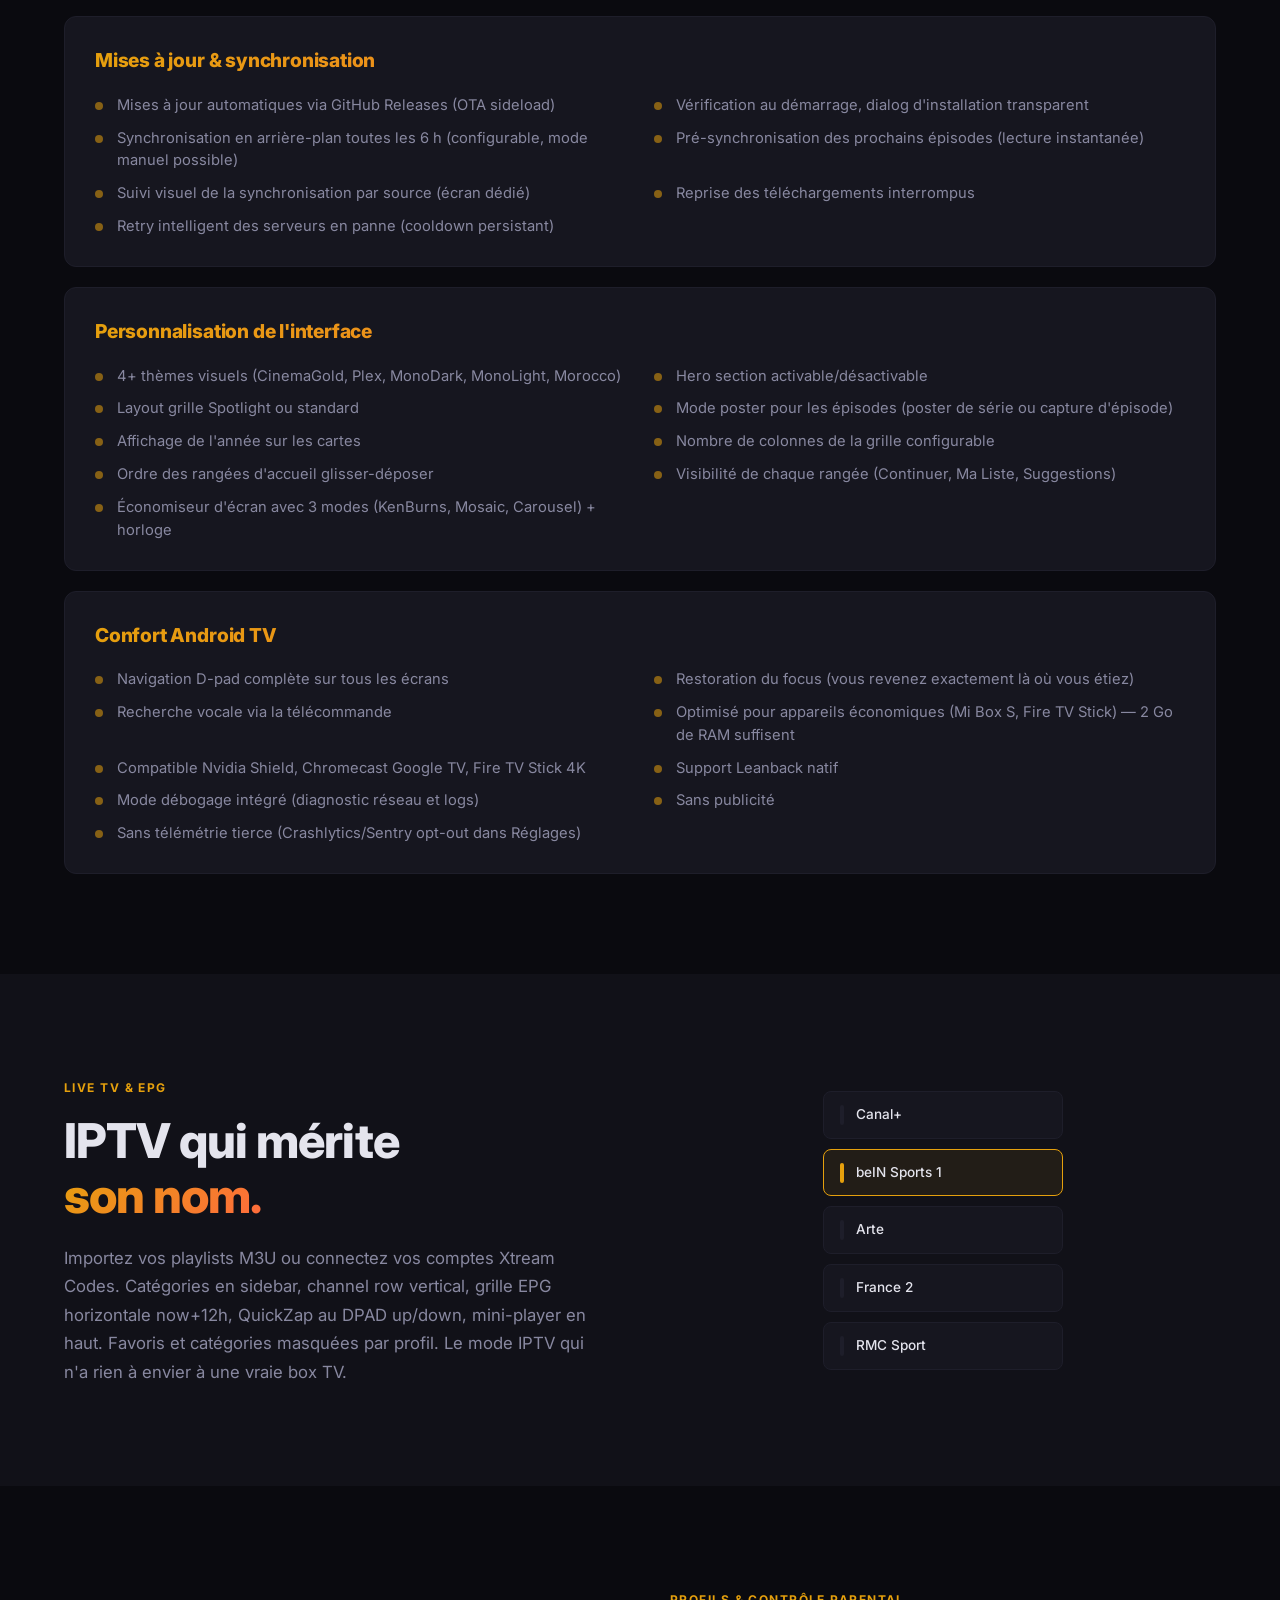
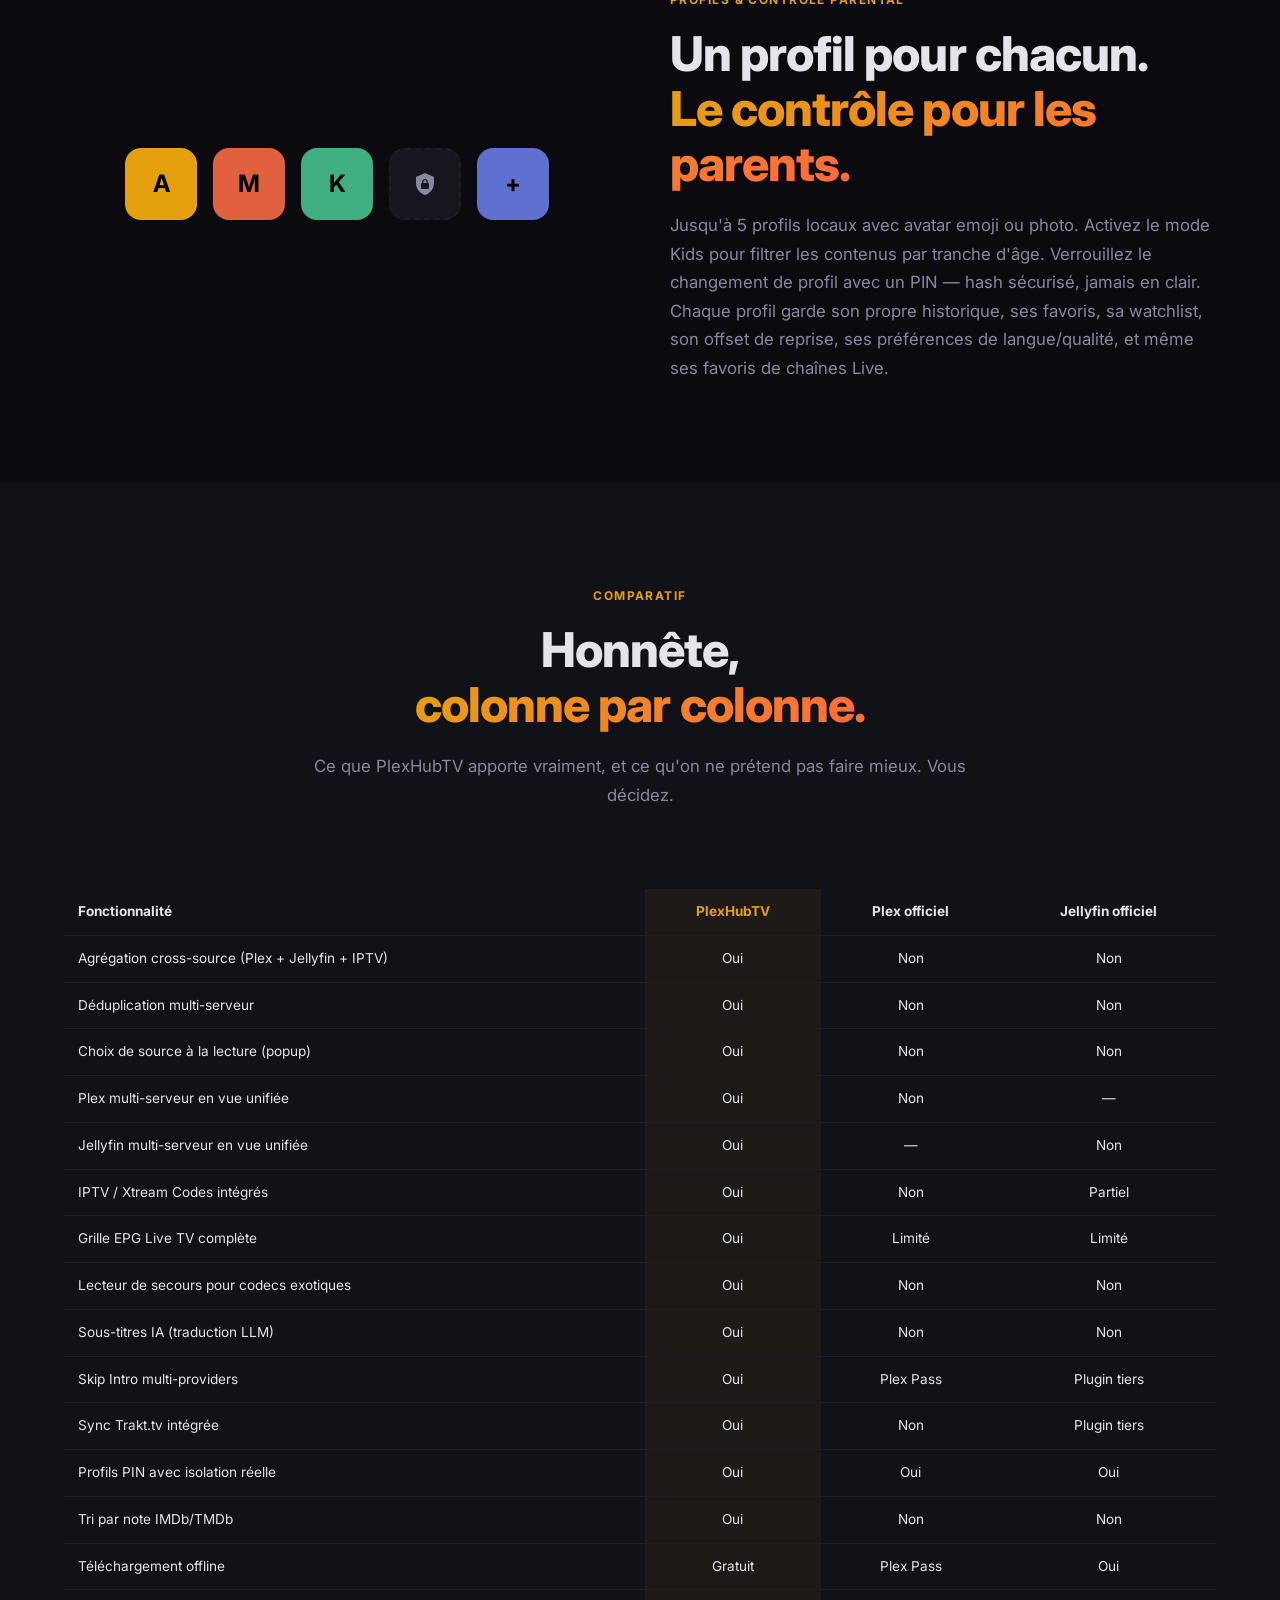
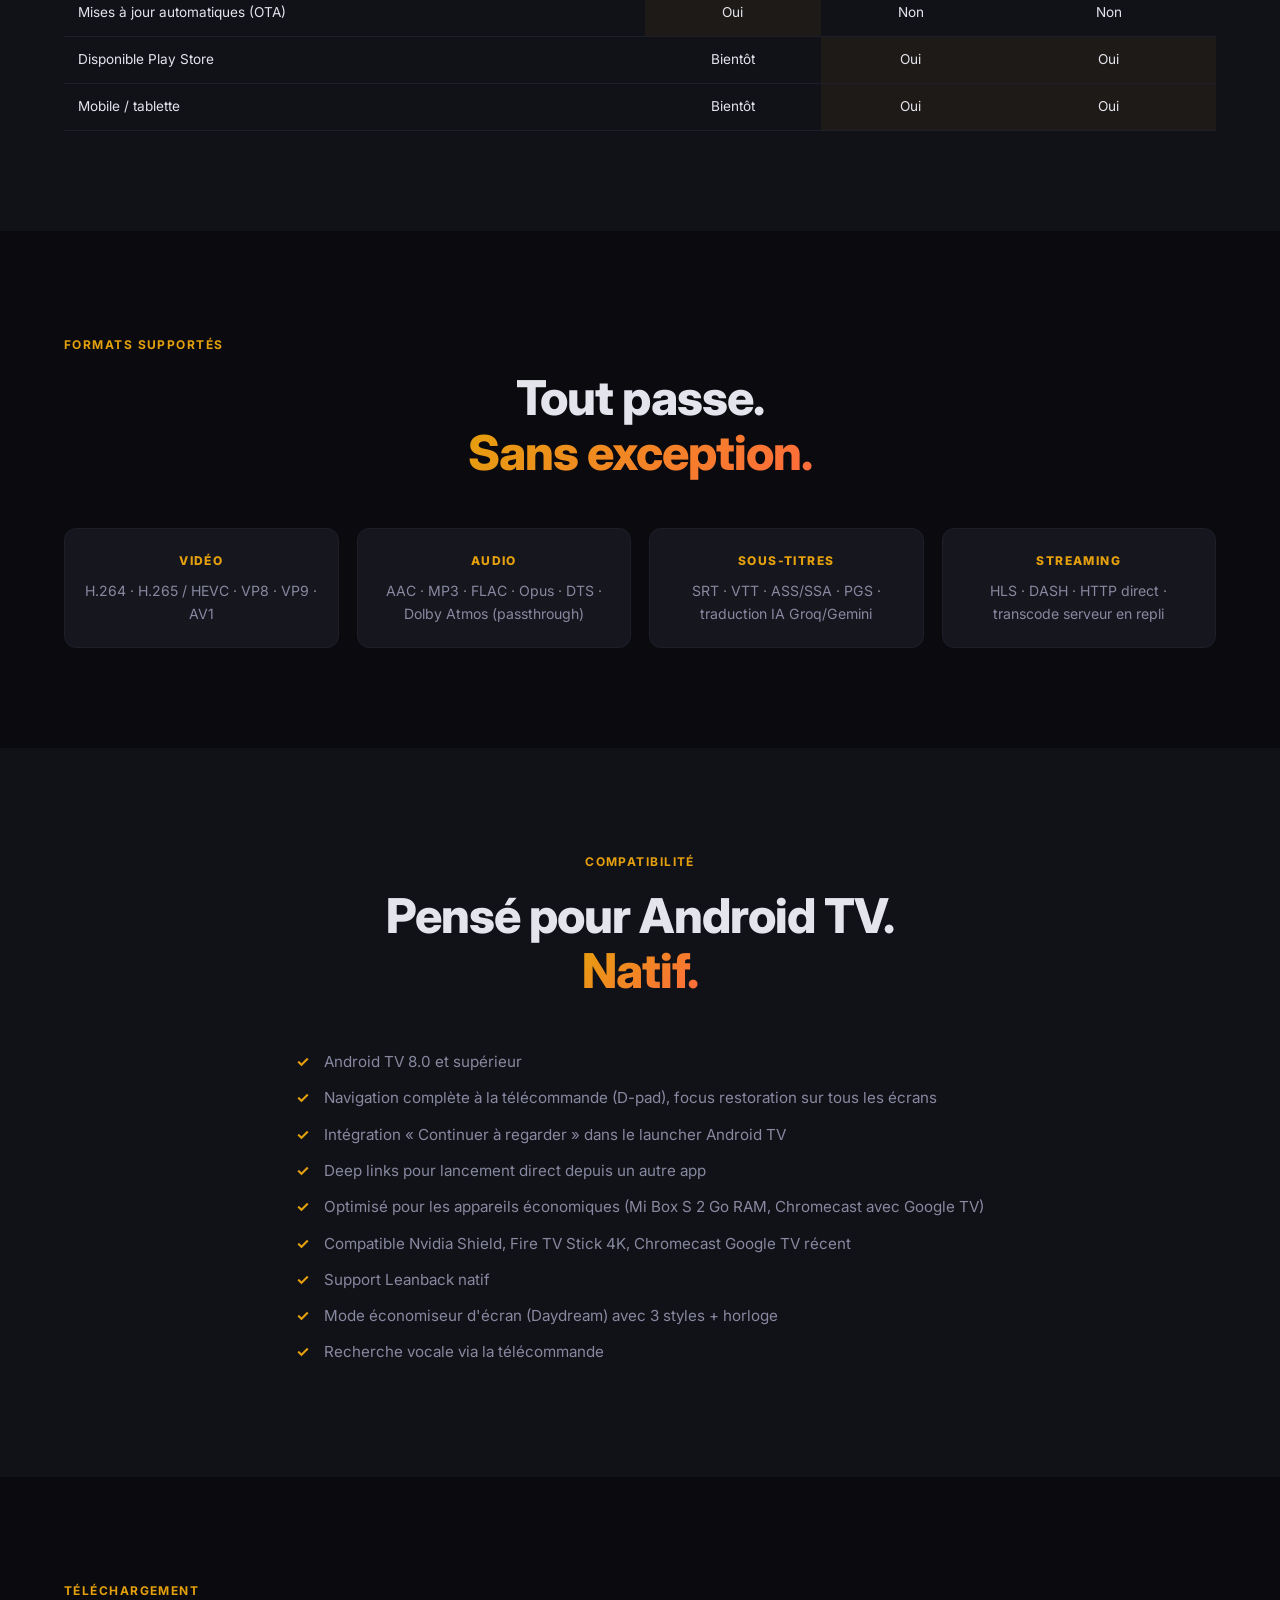
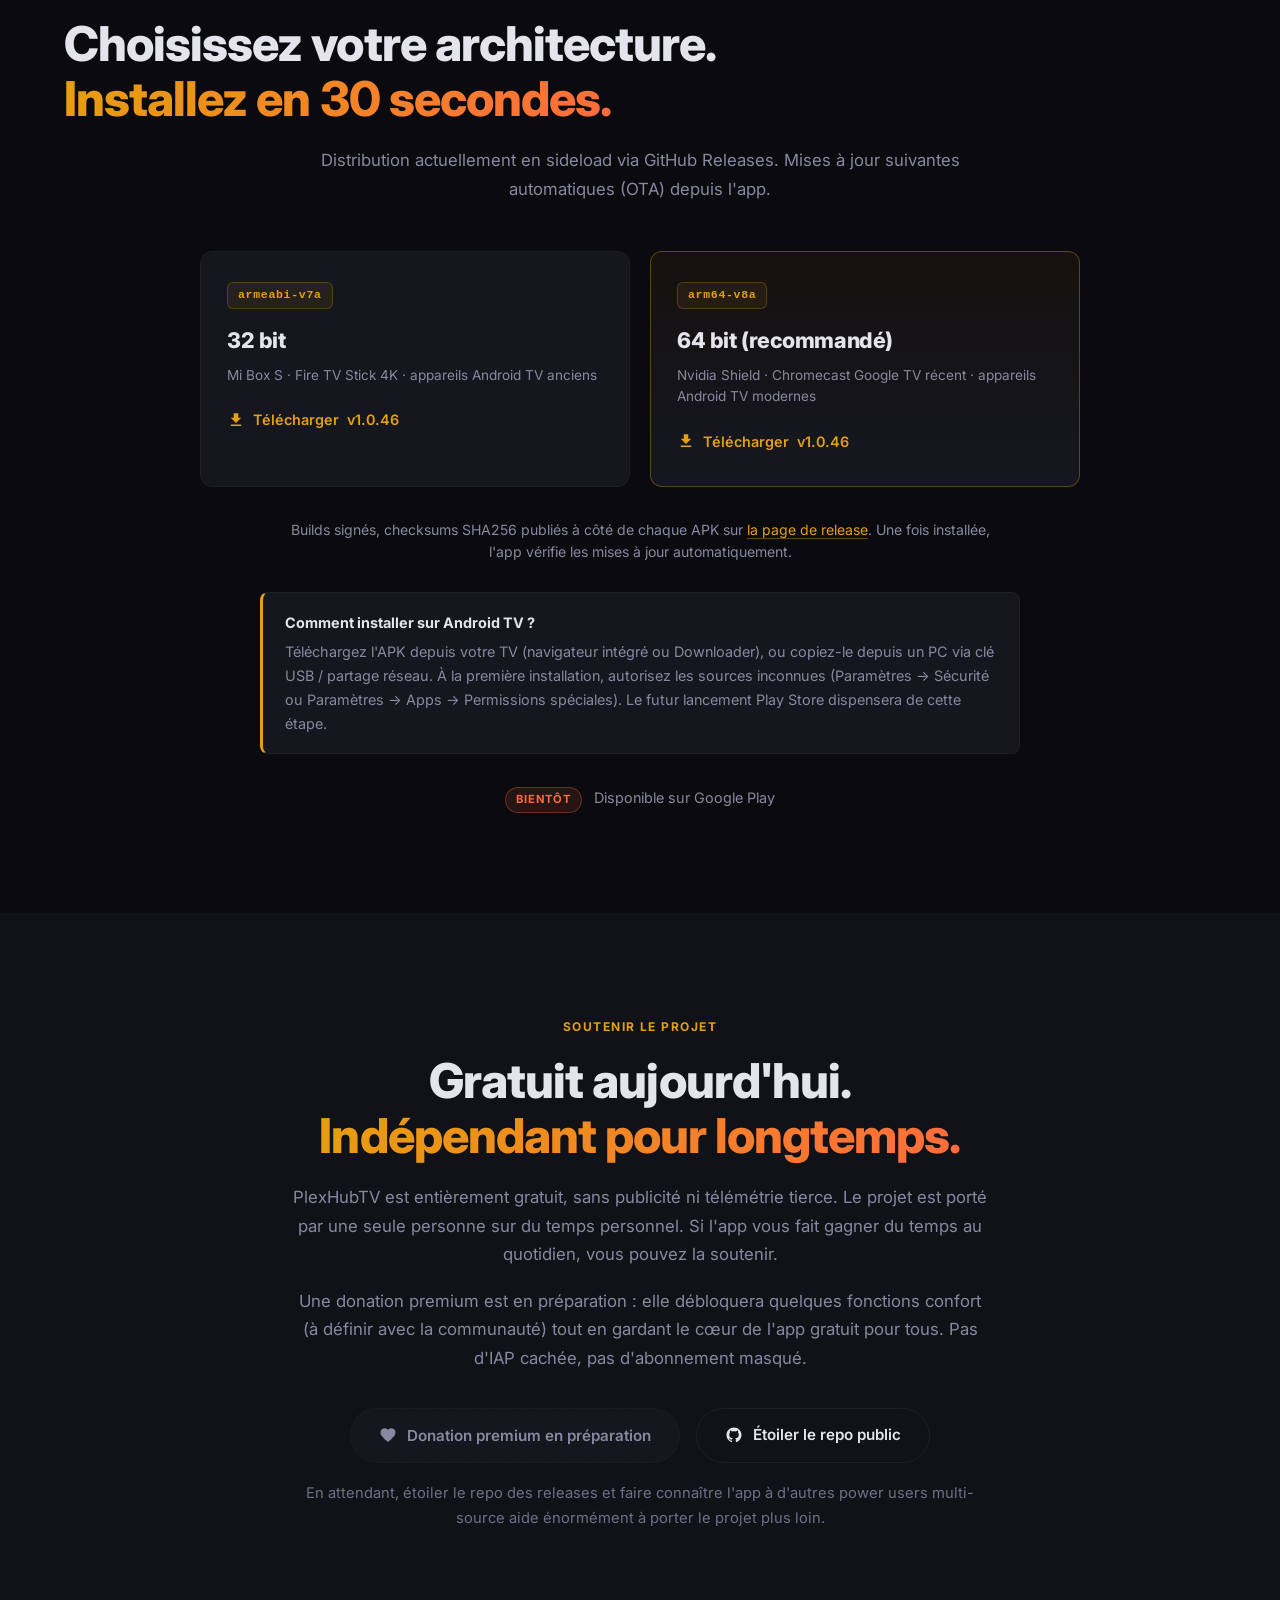
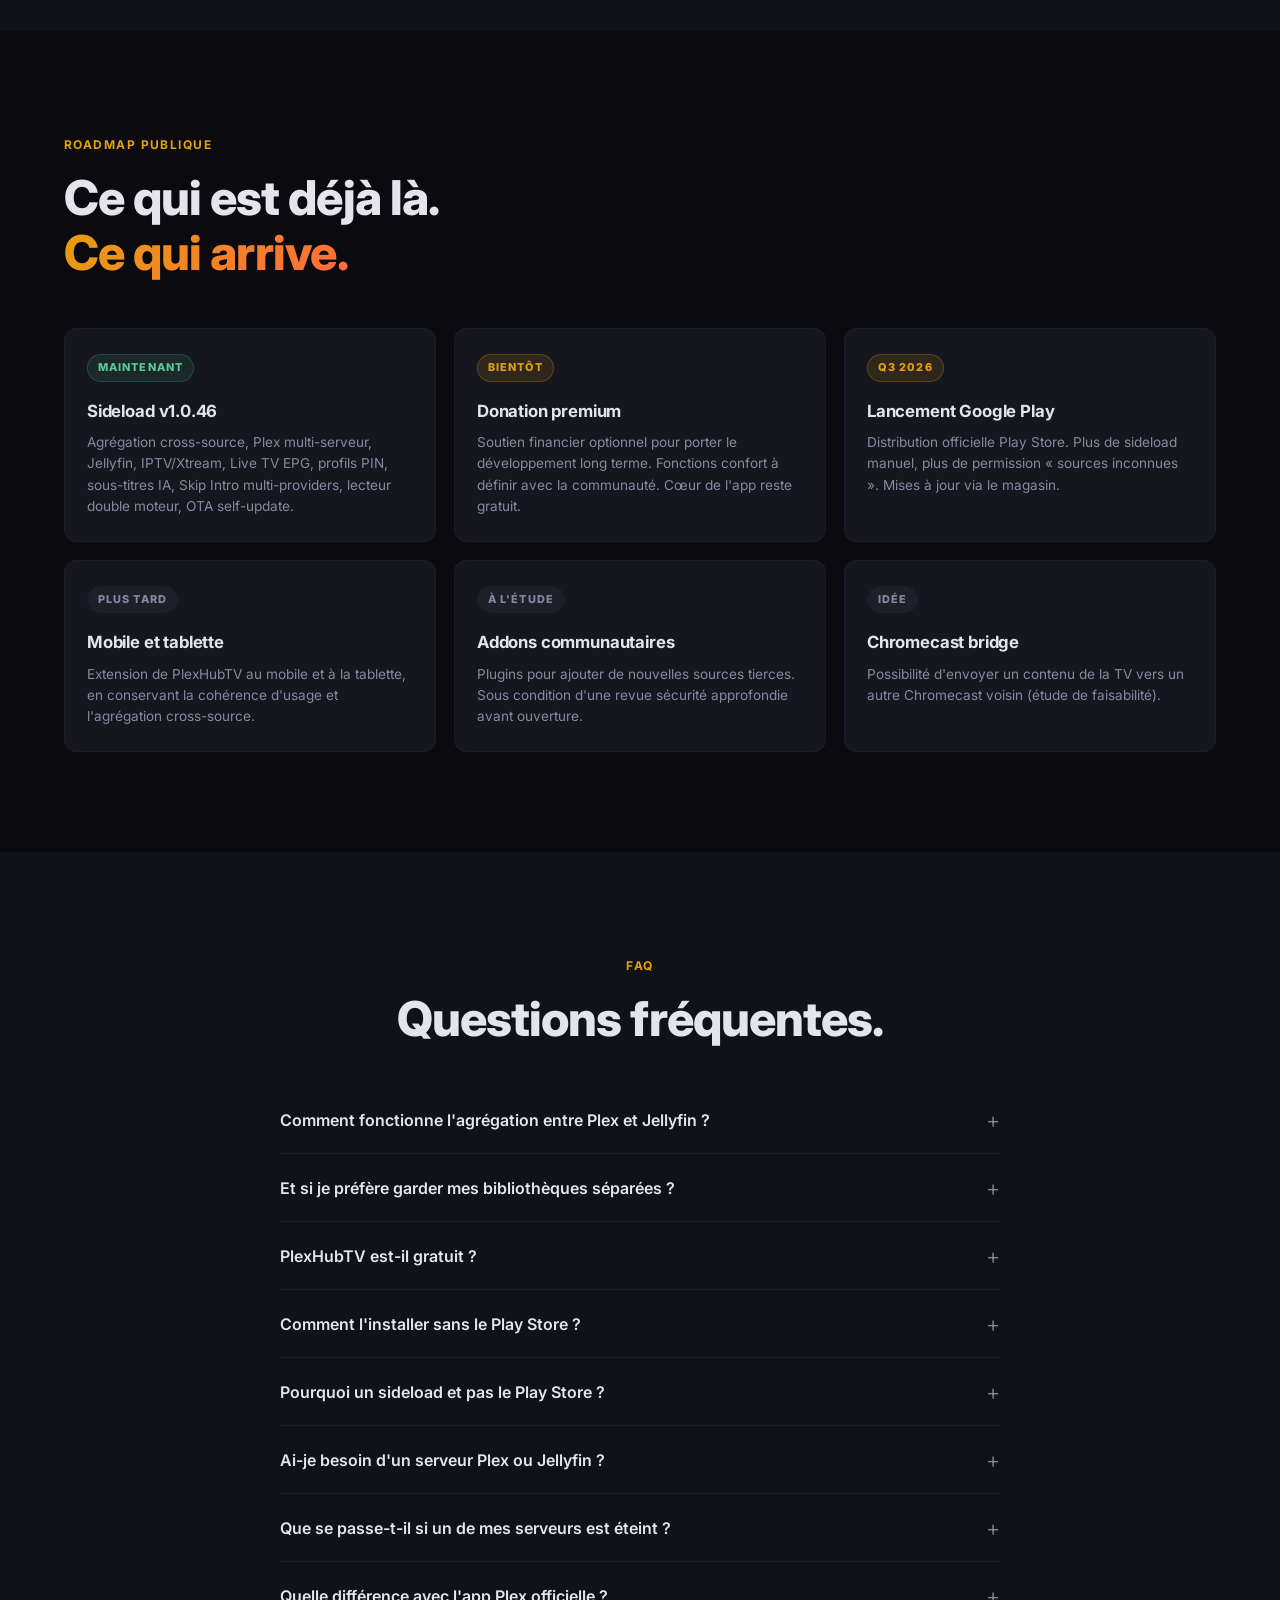
==== commit ba5bd2bf: "feat(guide): ajoute page guide utilisateur bilingue FR + EN - Nouveau /guide.html (FR) et /en/guide." ====
--- a/index.html
+++ b/index.html
@@ -80,6 +80,7 @@
         <a href="#fonctionnalites" class="header__link">Fonctionnalités</a>
         <a href="#live-tv" class="header__link">Live TV</a>
         <a href="#telecharger" class="header__link">Téléchargement</a>
+        <a href="/guide.html" class="header__link">Guide</a>
         <a href="#soutenir" class="header__link">Soutenir</a>
         <a href="#faq" class="header__link">FAQ</a>
         <div class="header__lang" role="group" aria-label="Choix de la langue">
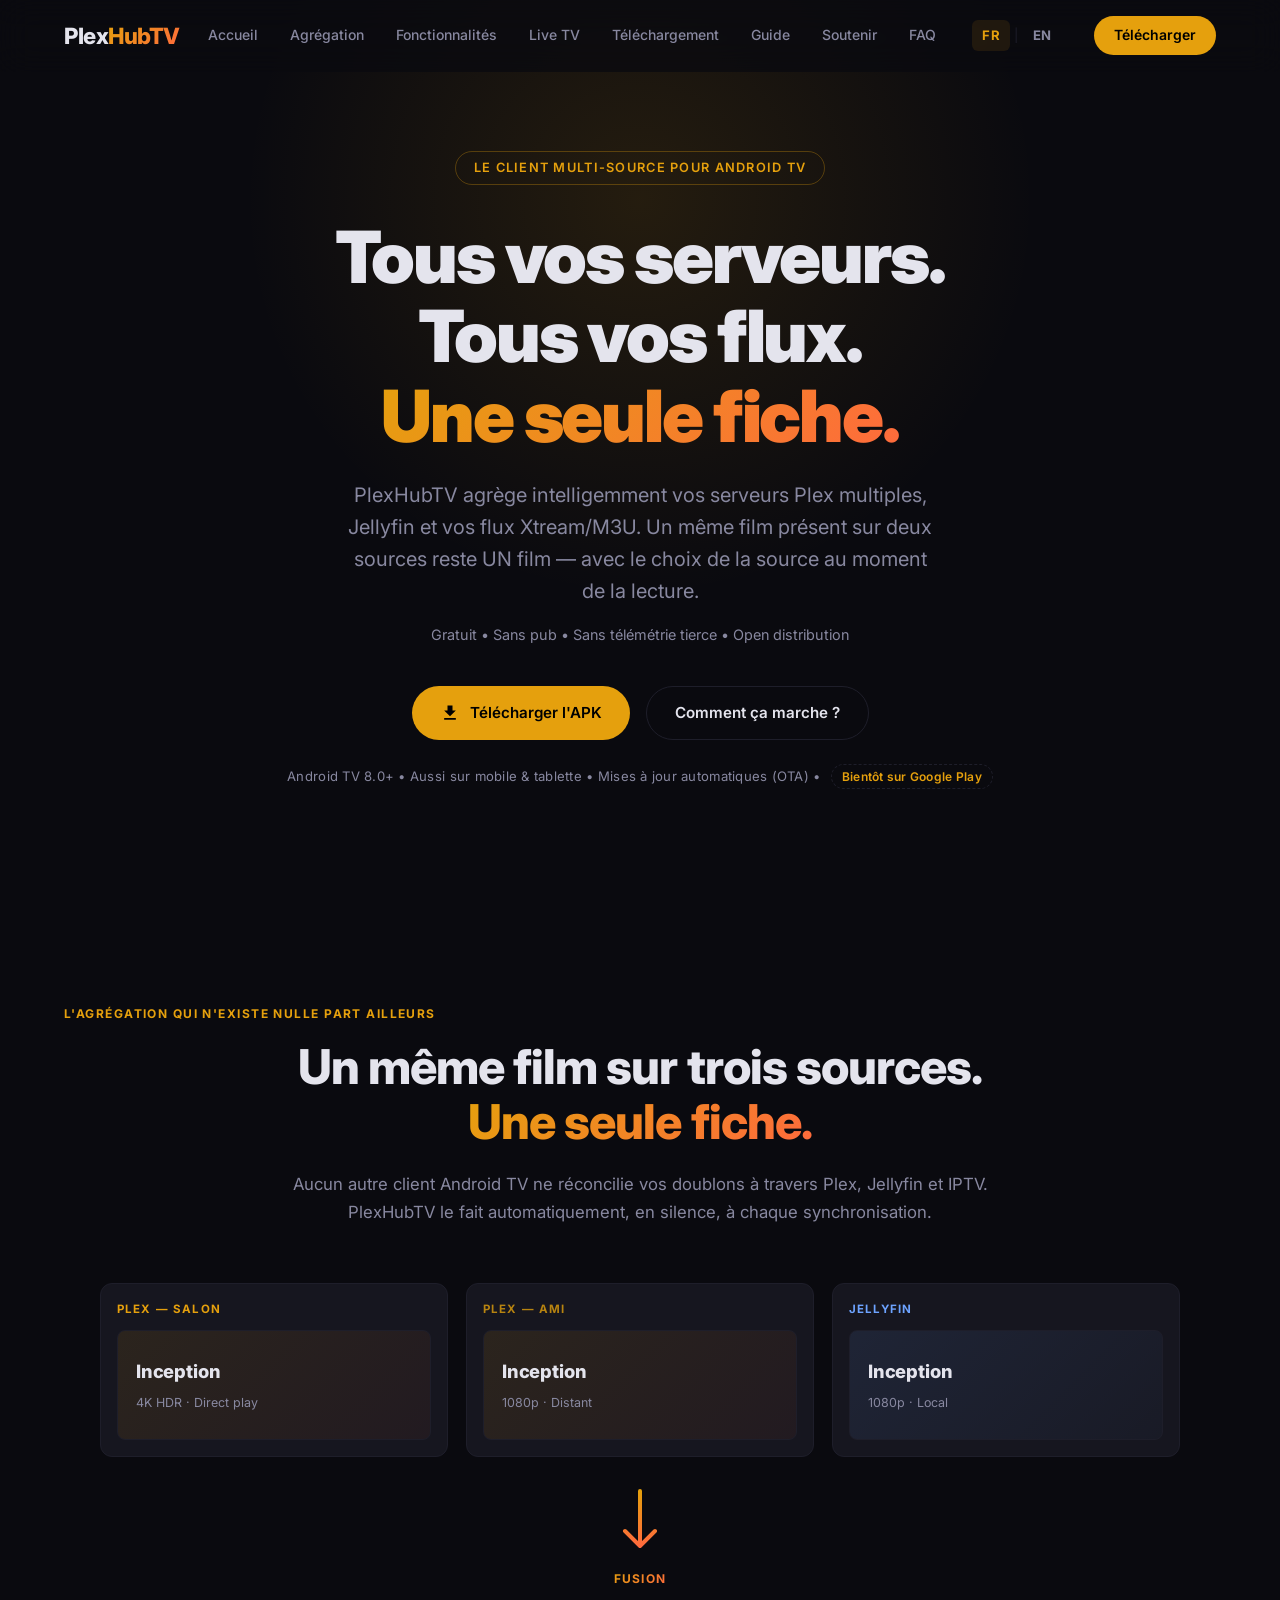
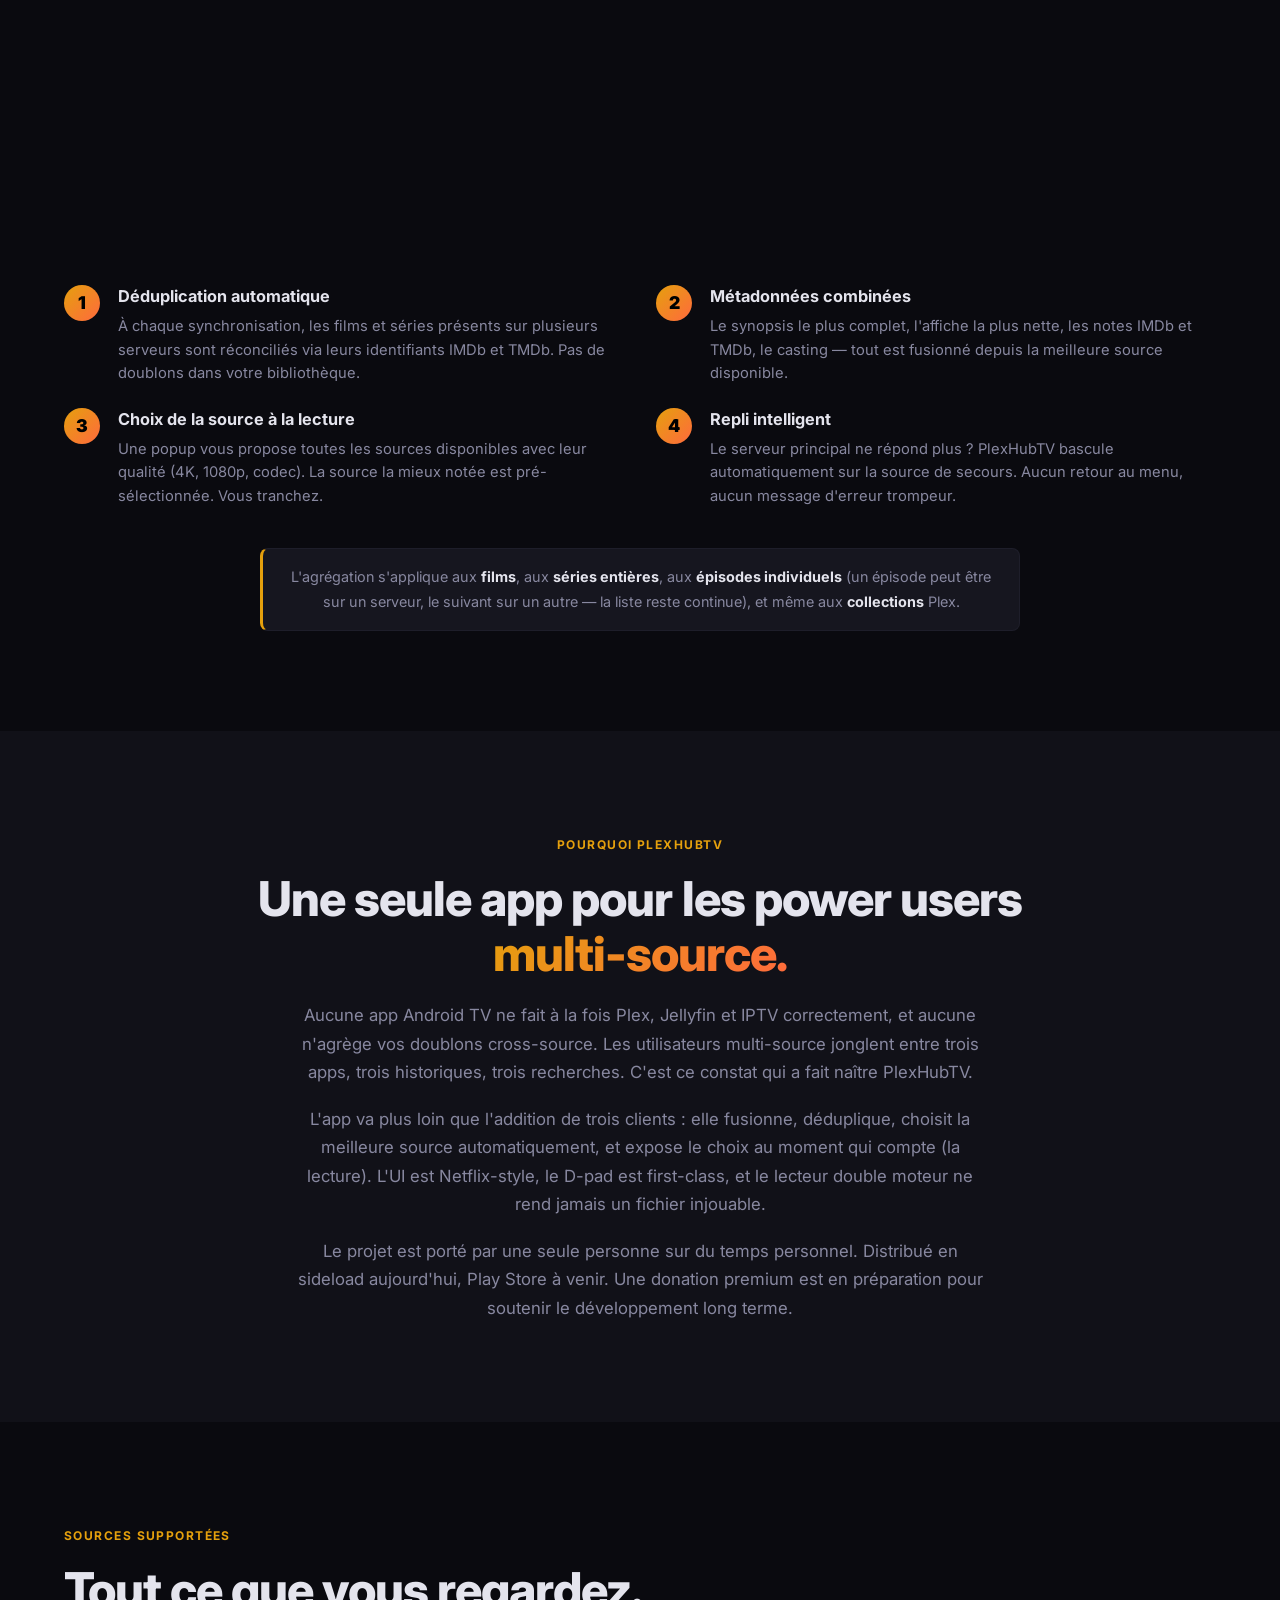
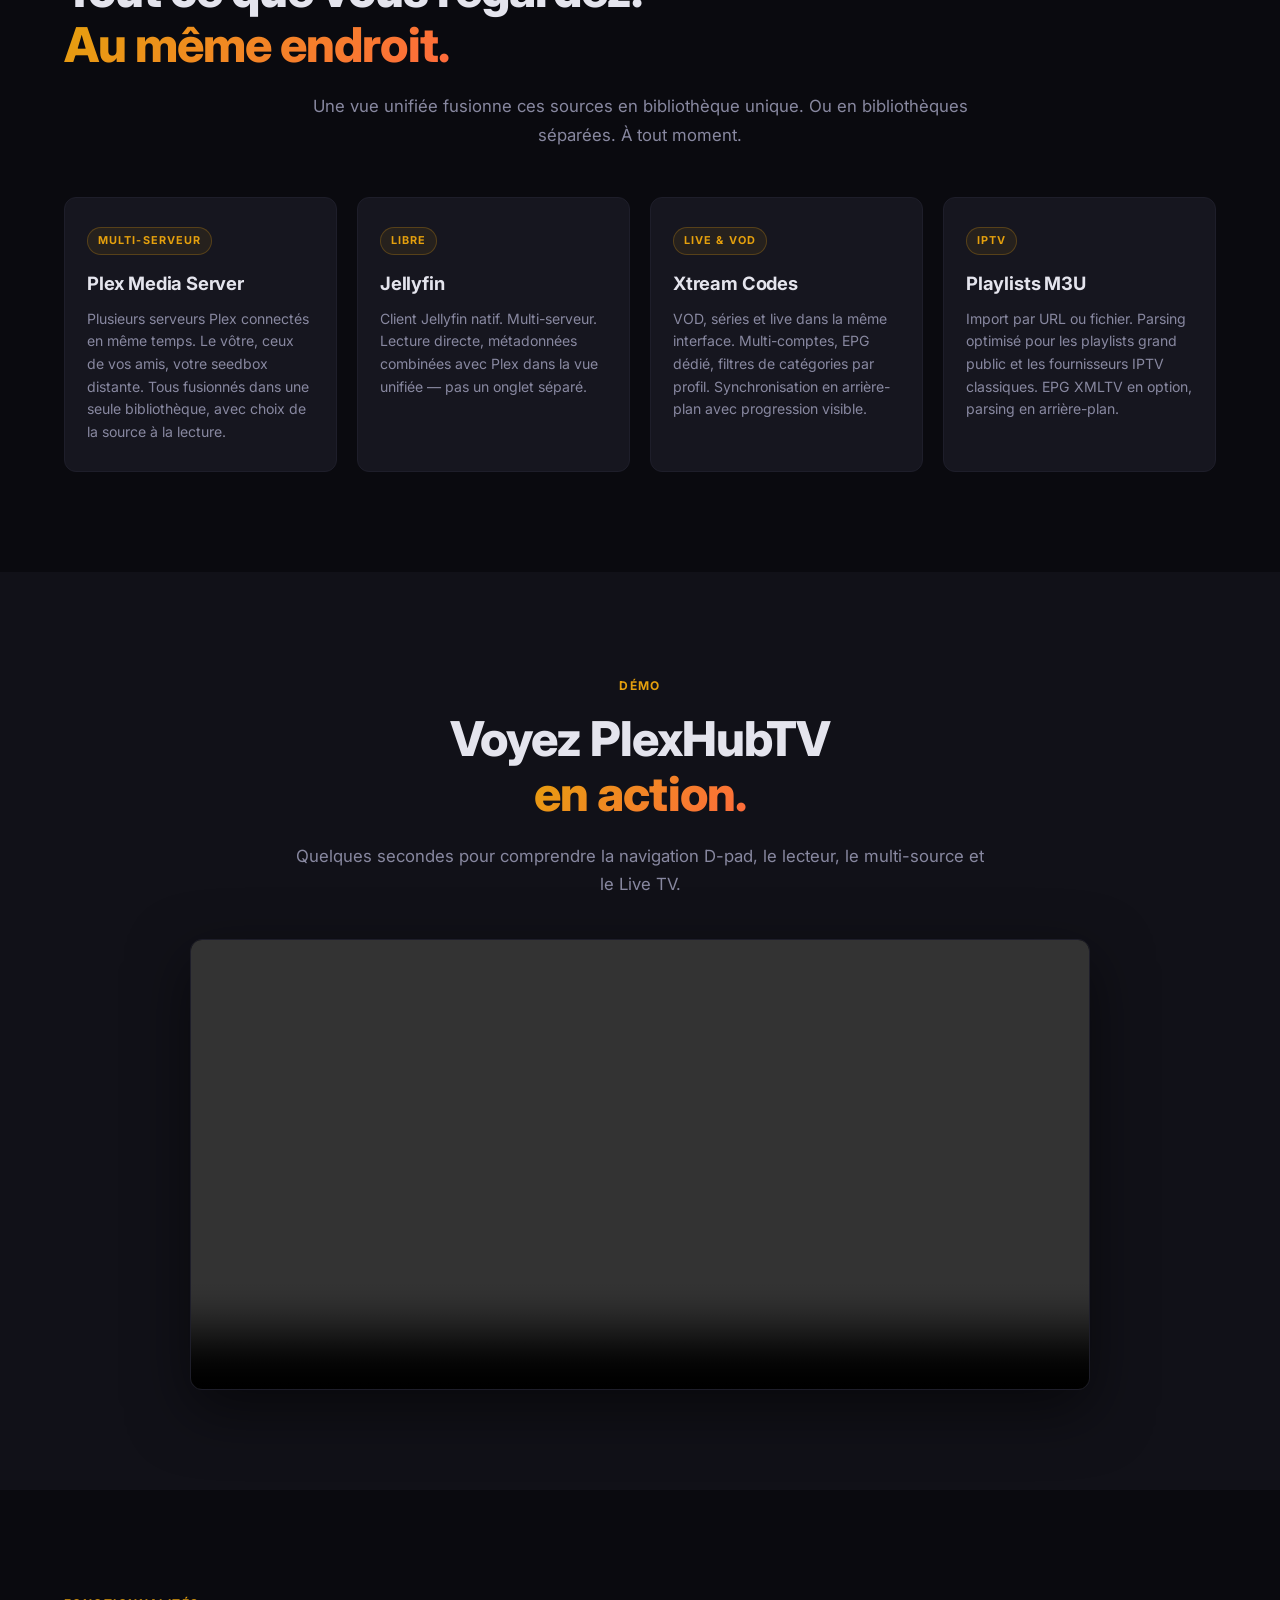
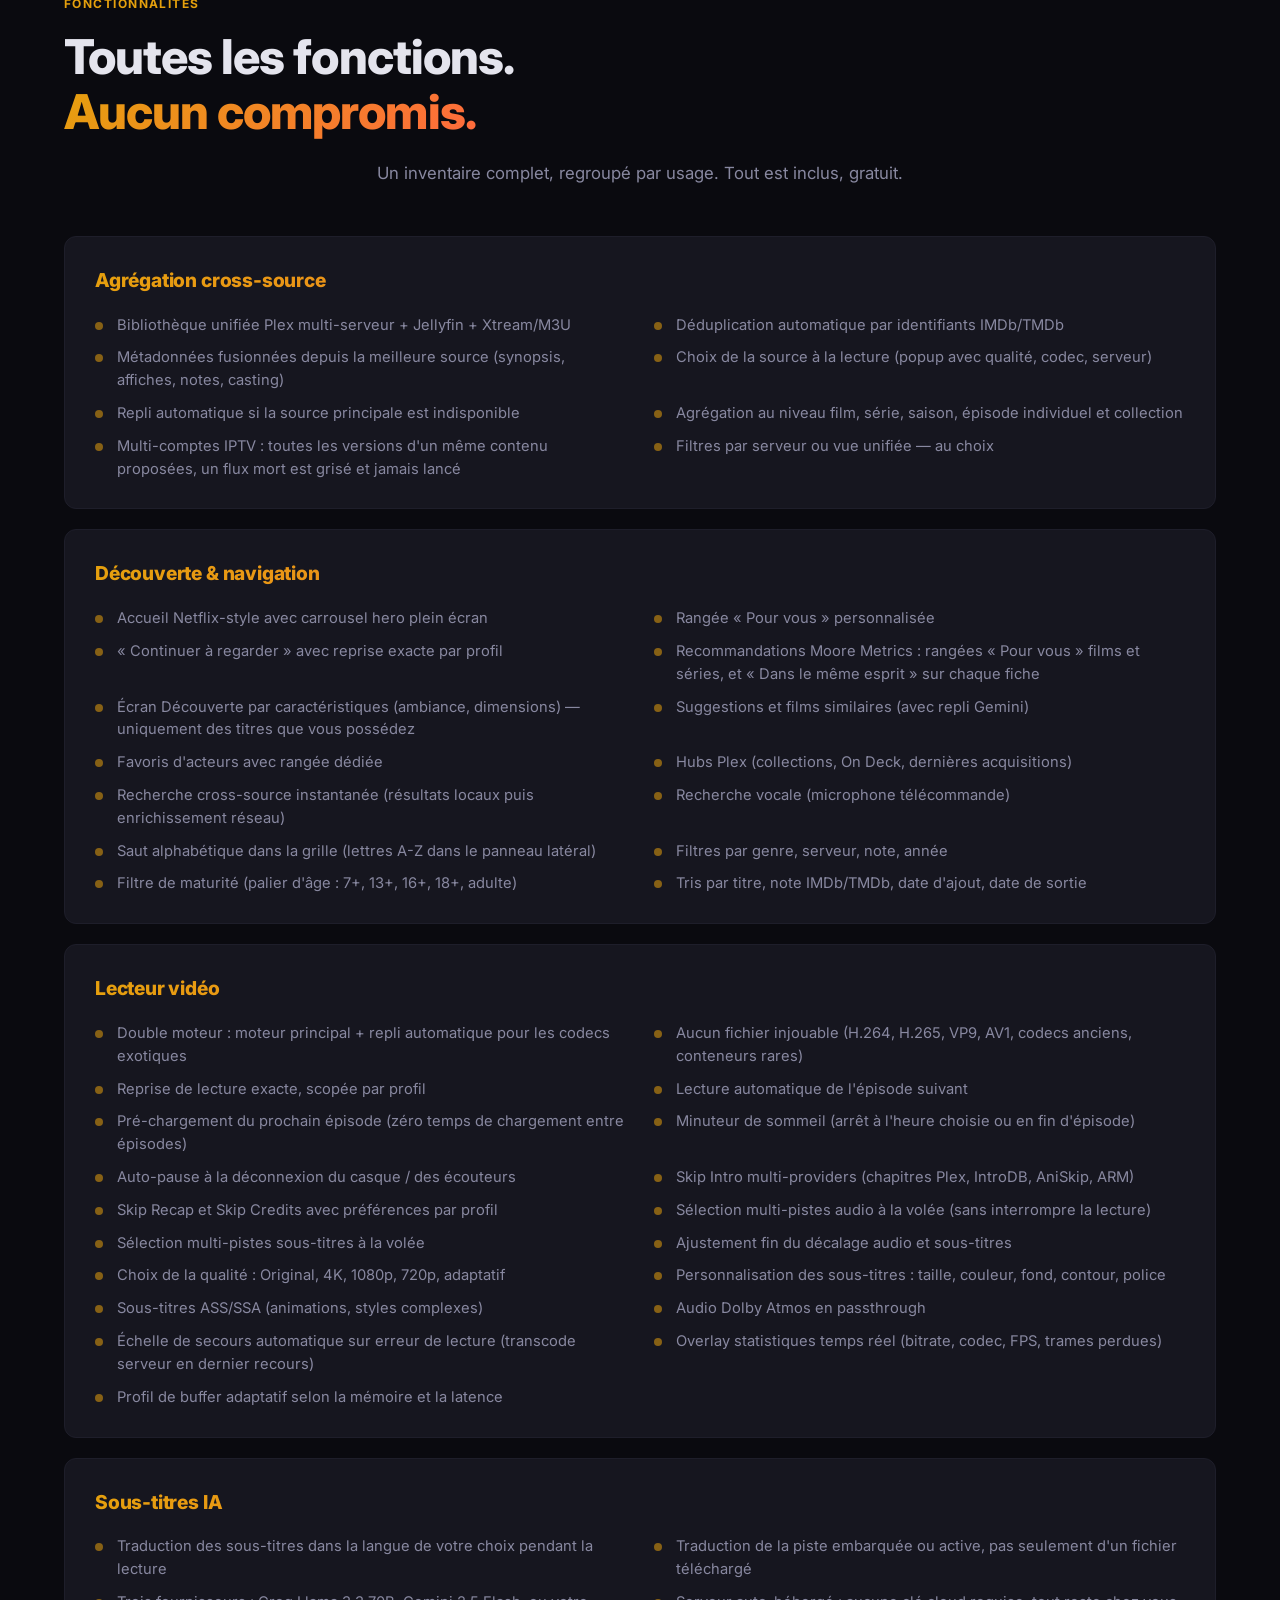
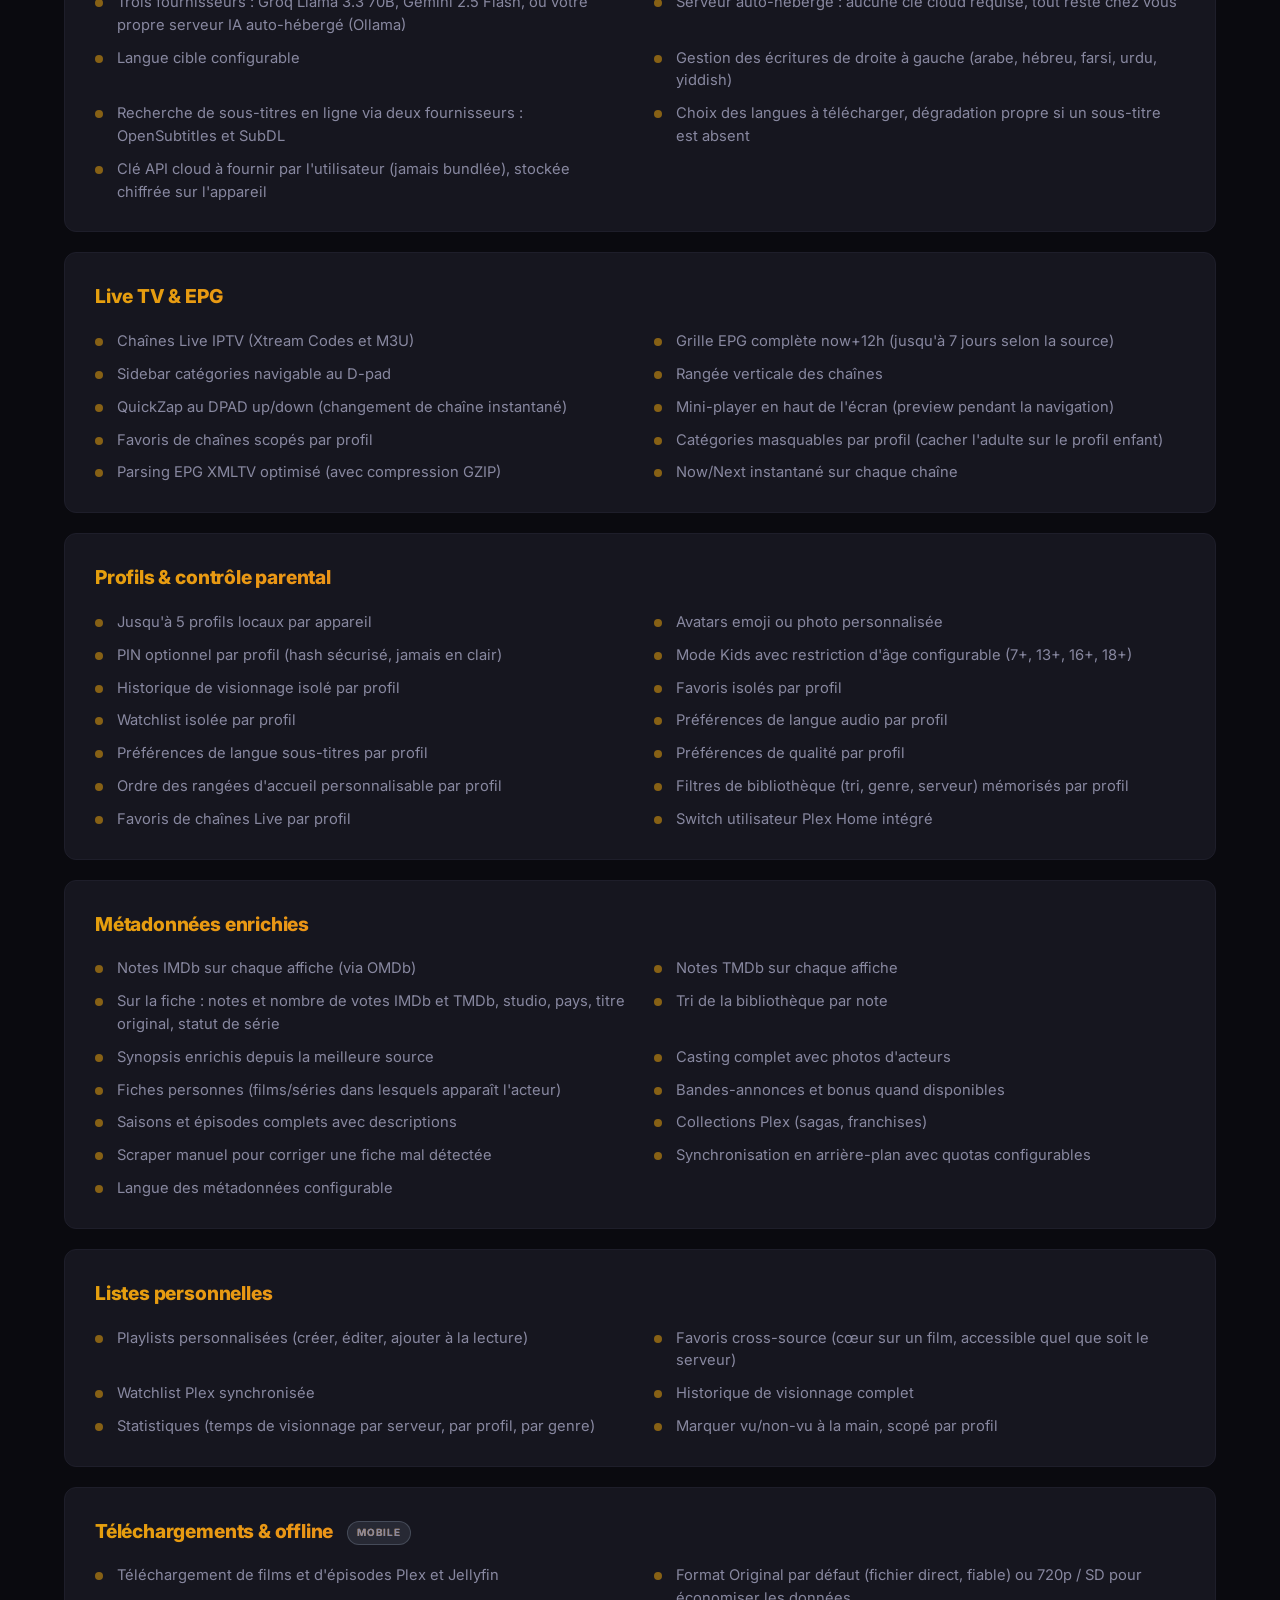
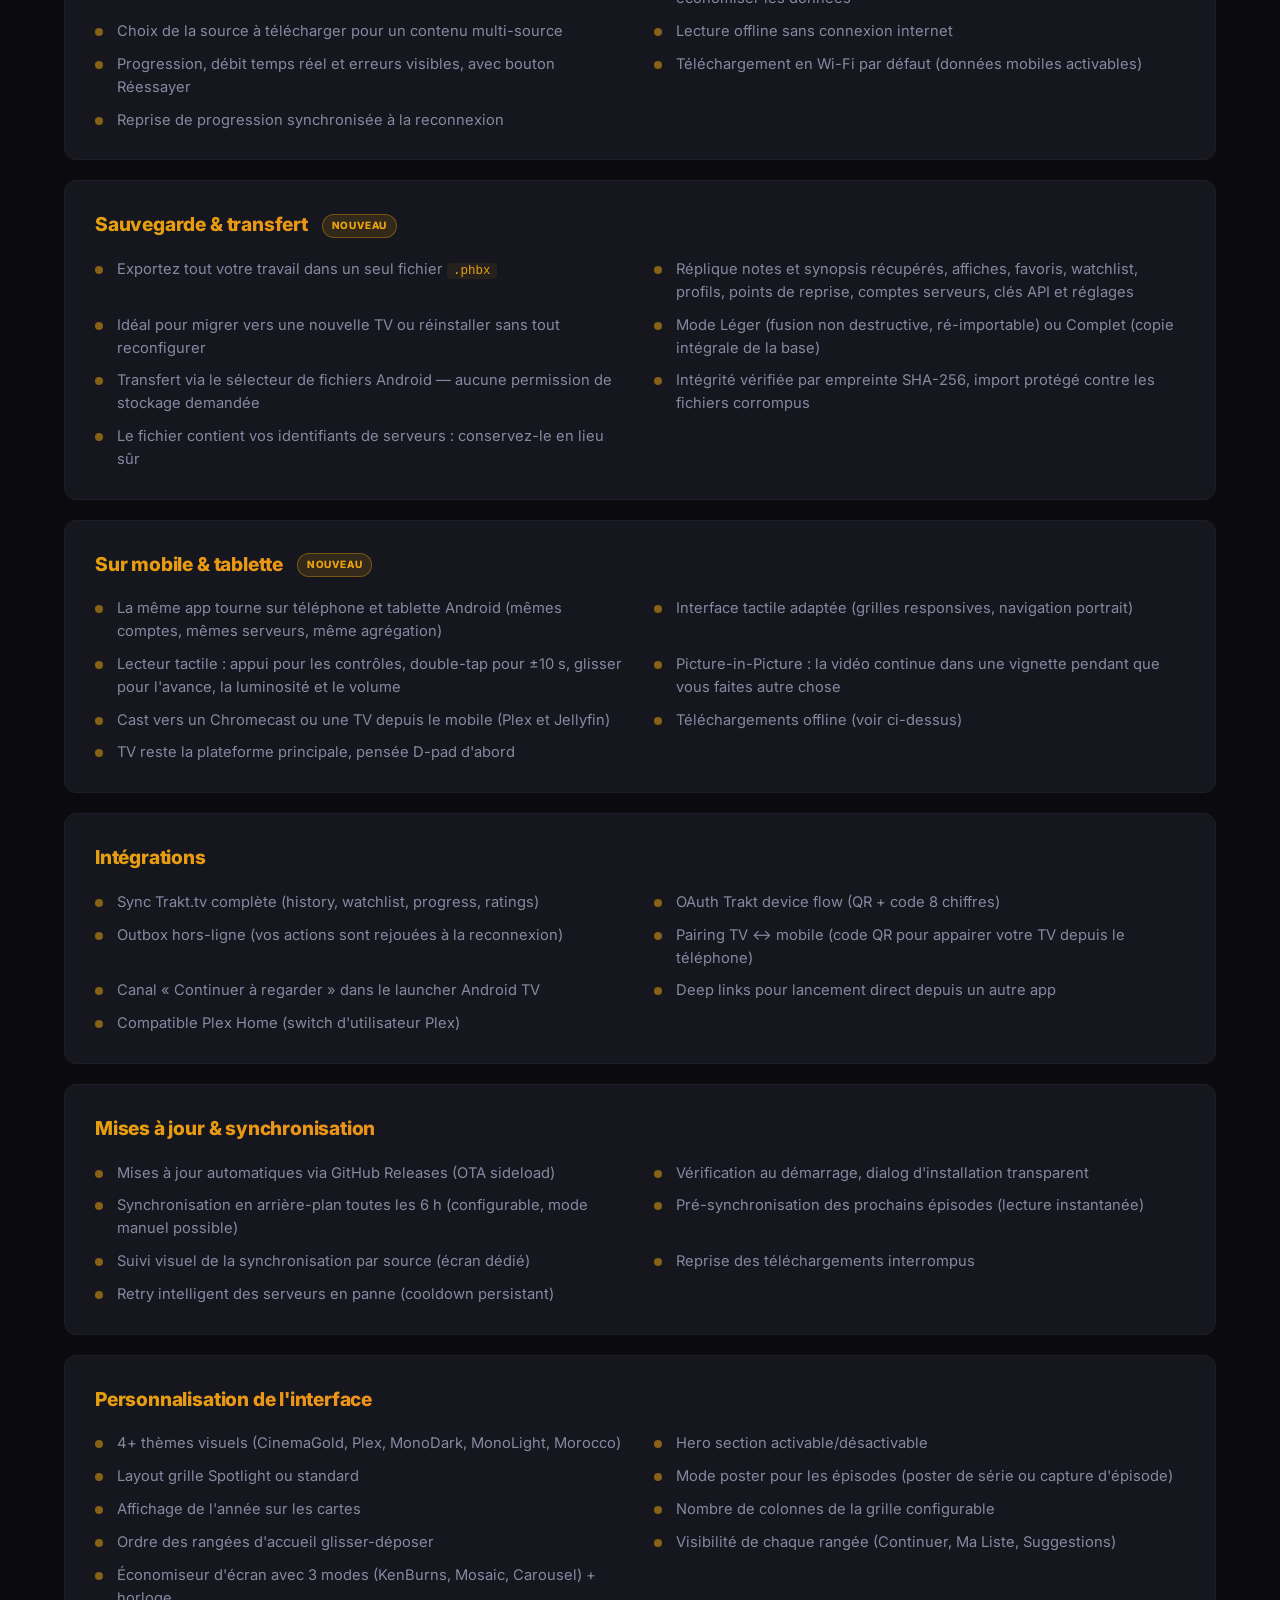
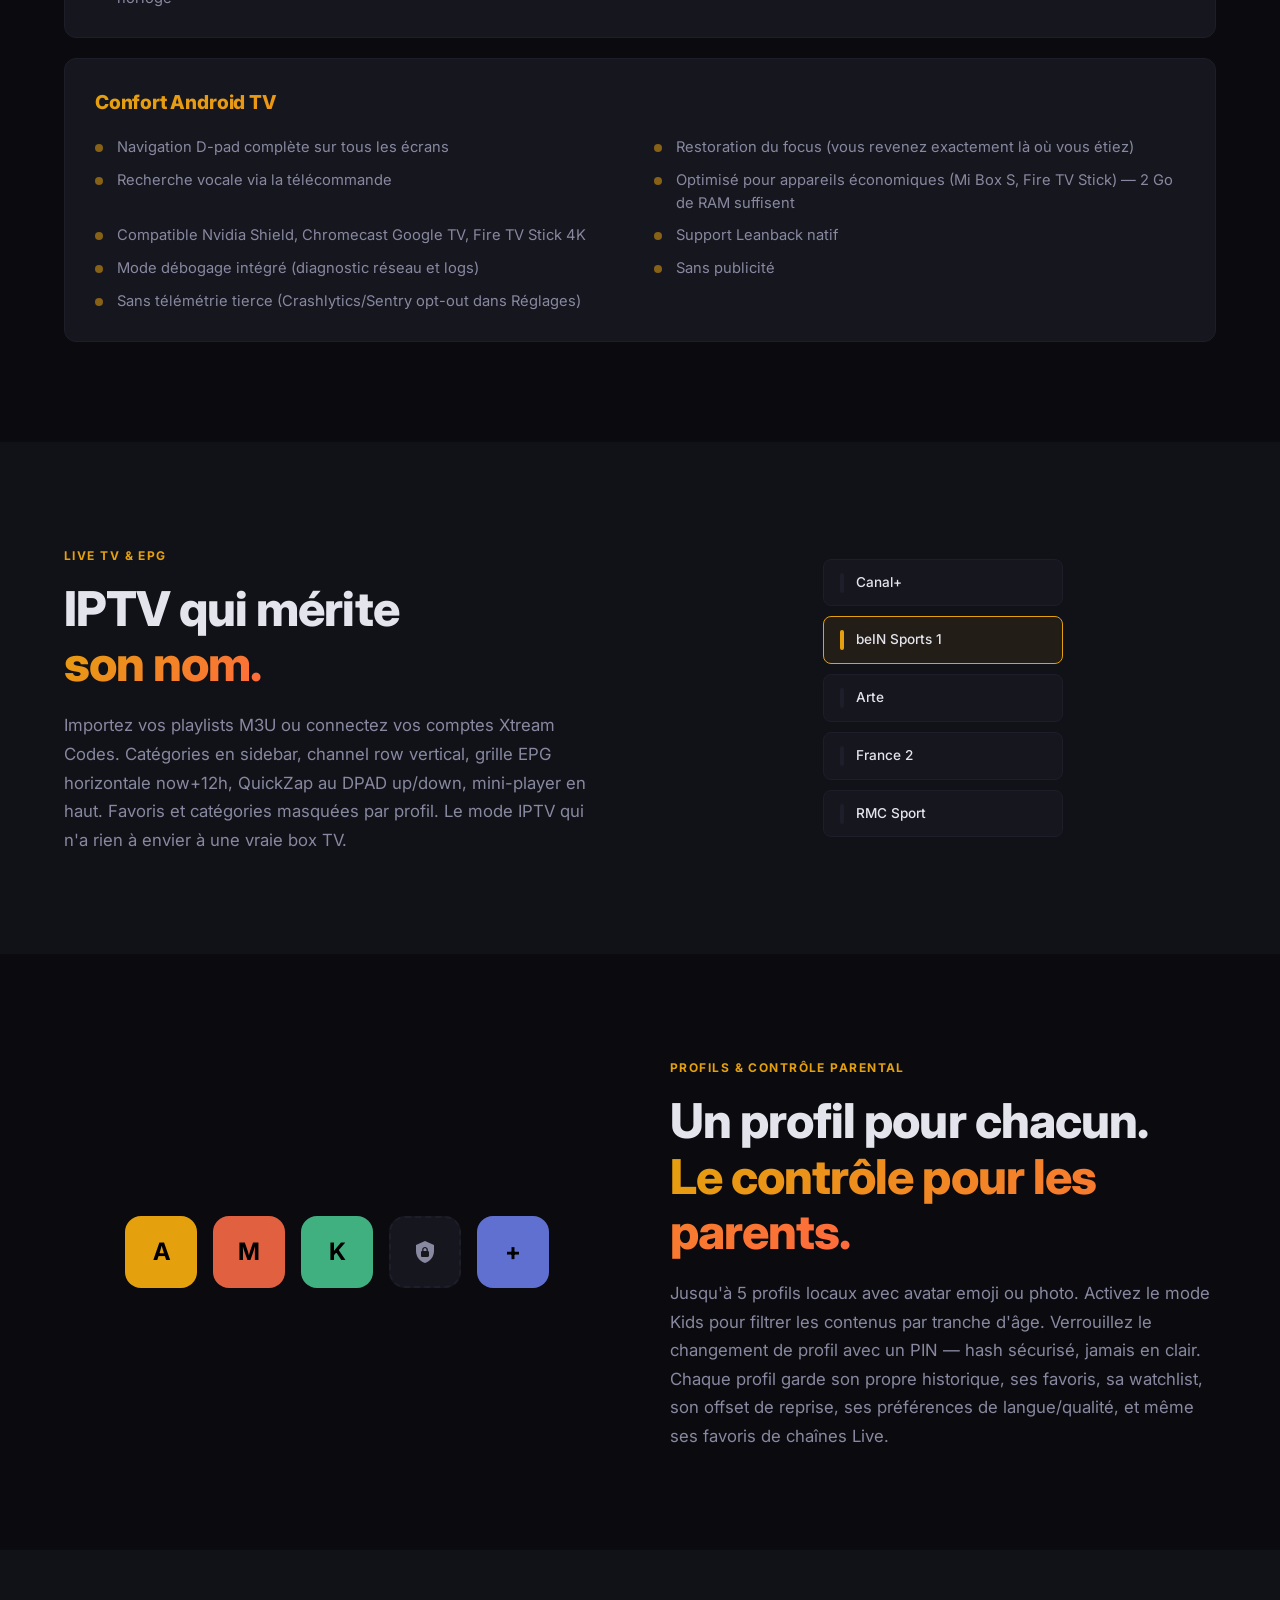
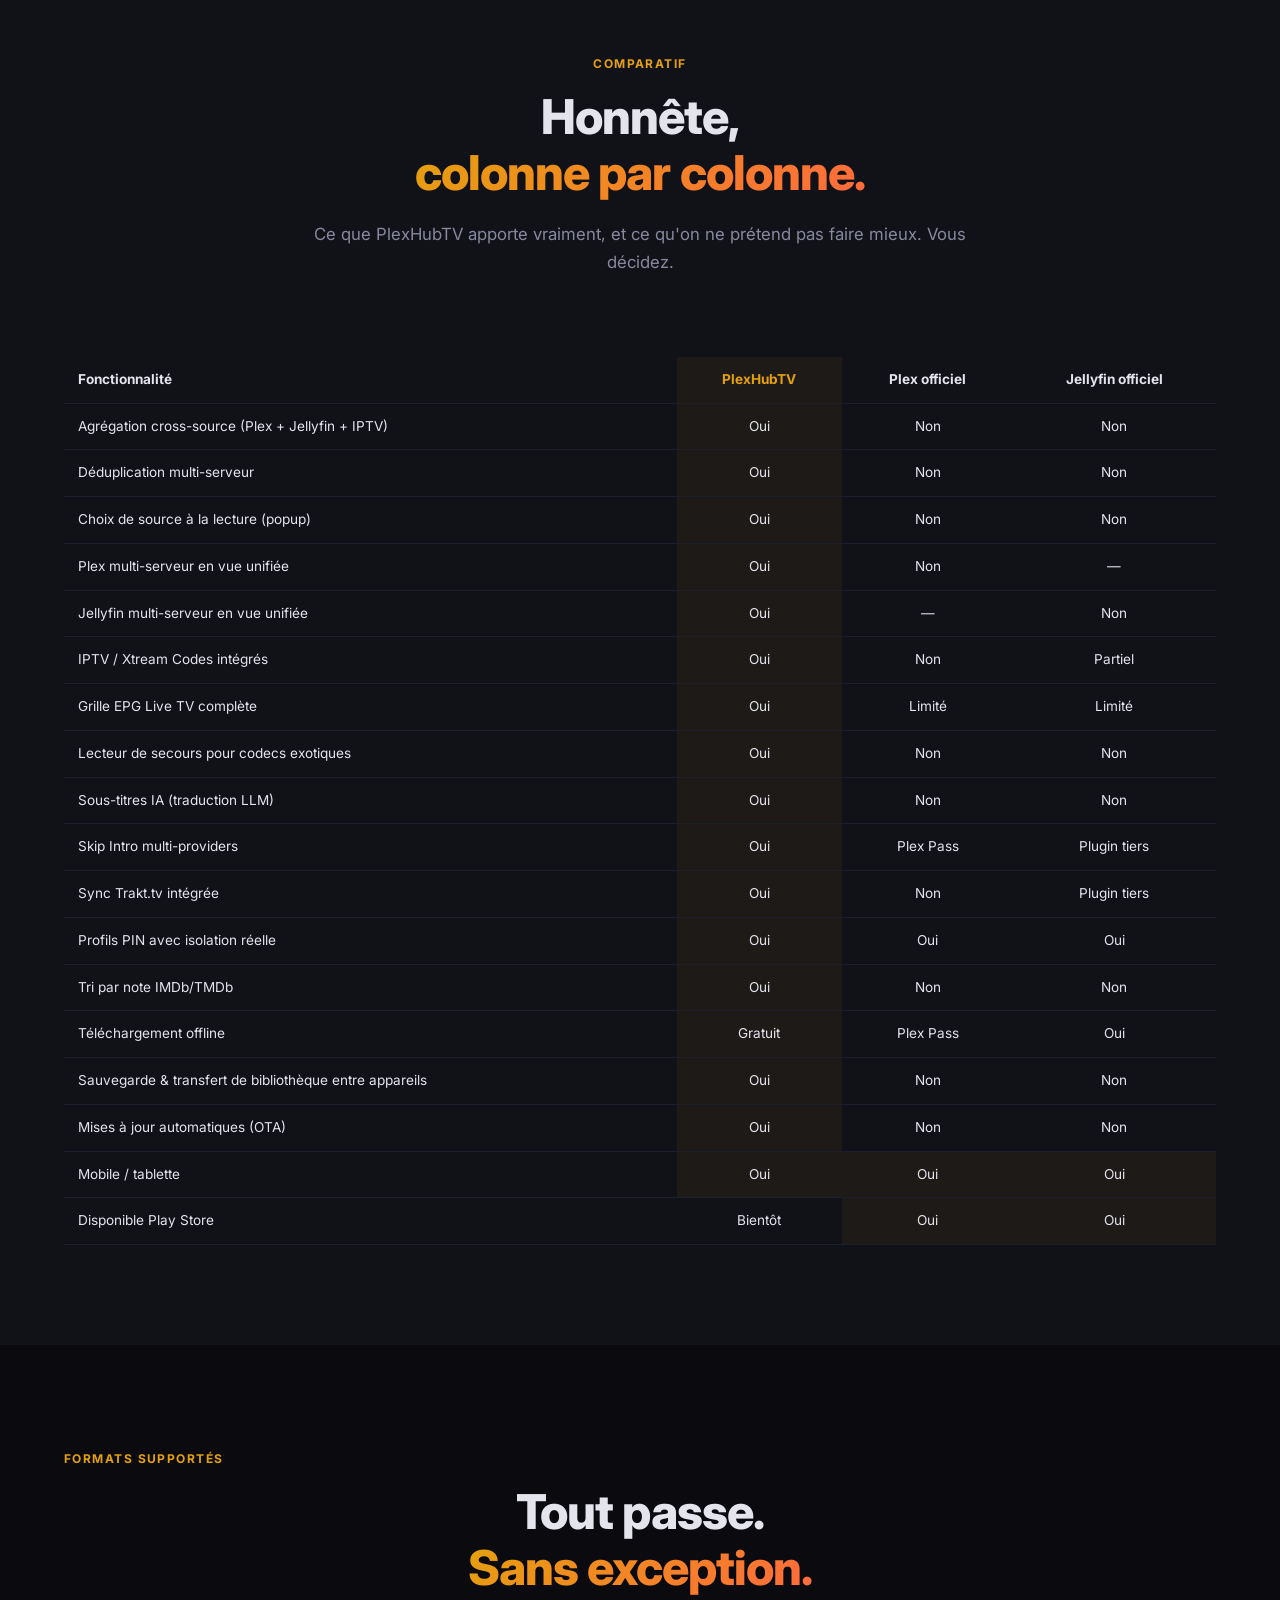
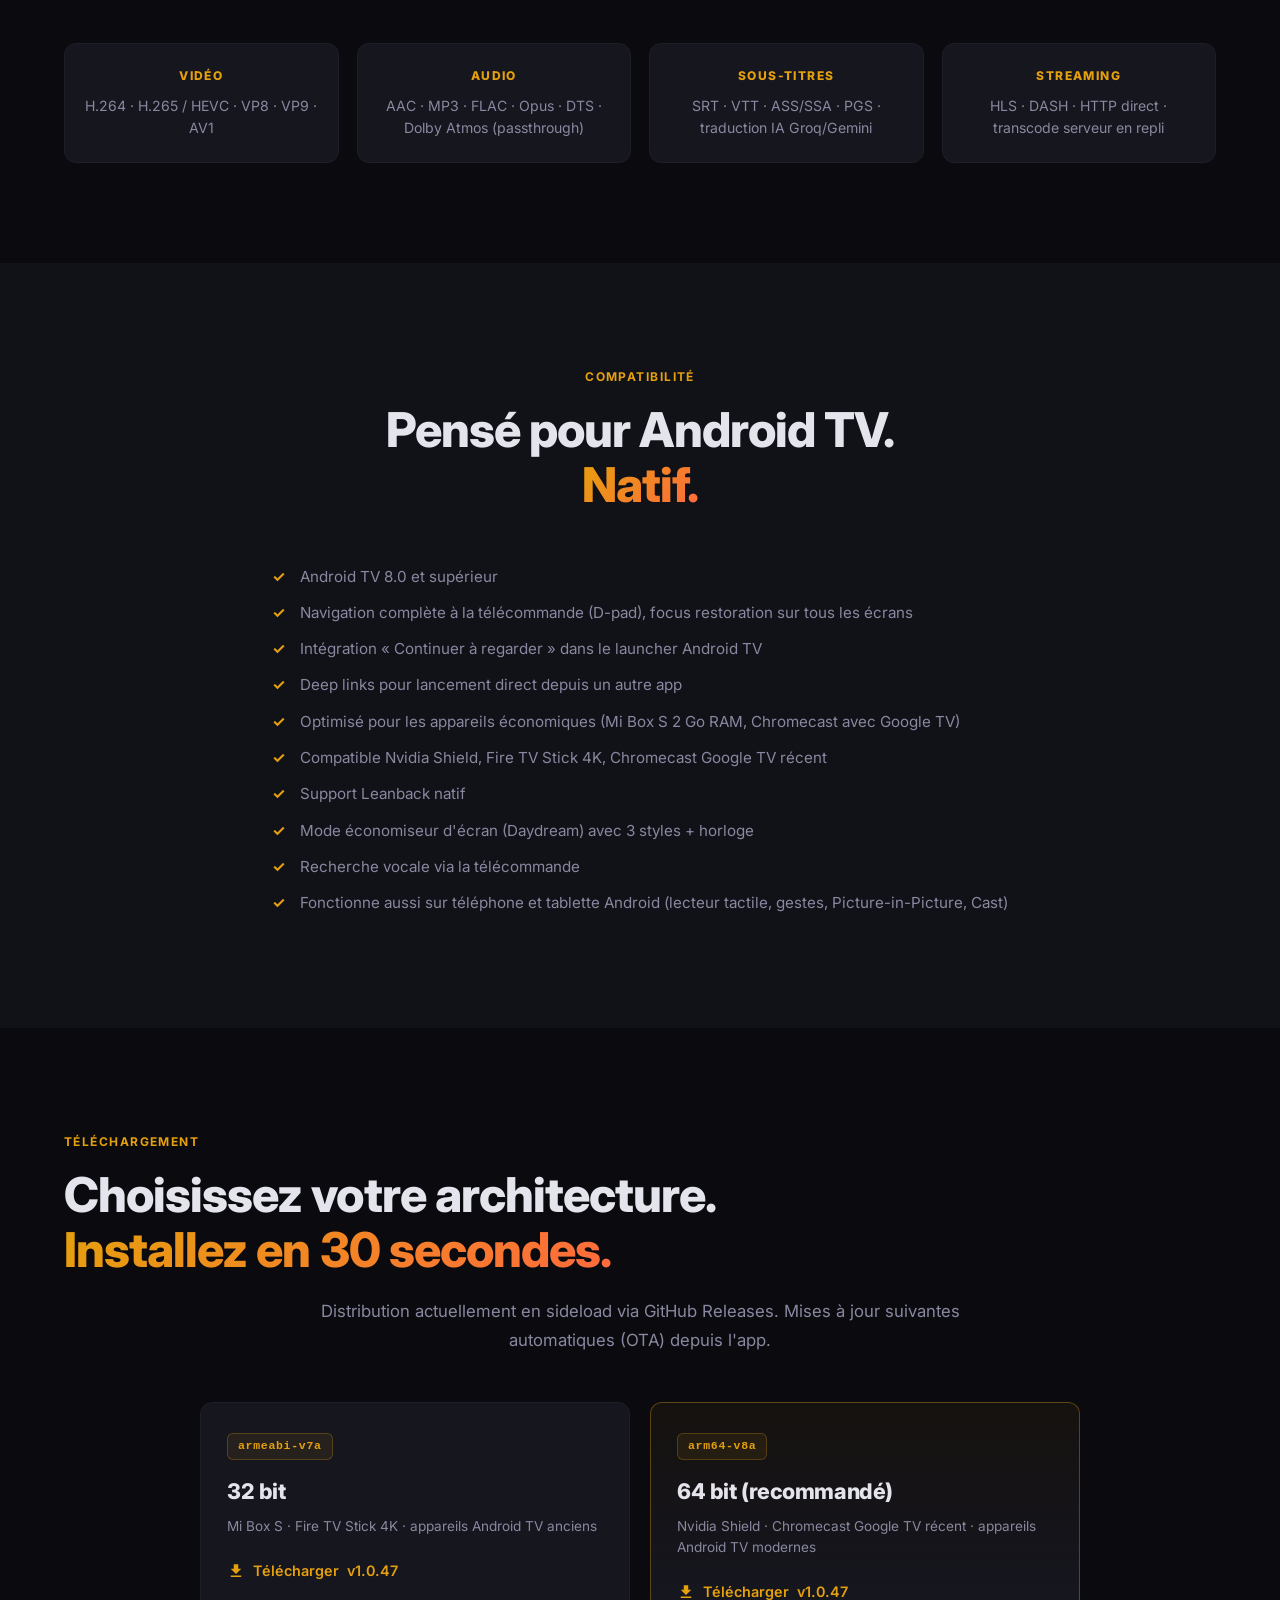
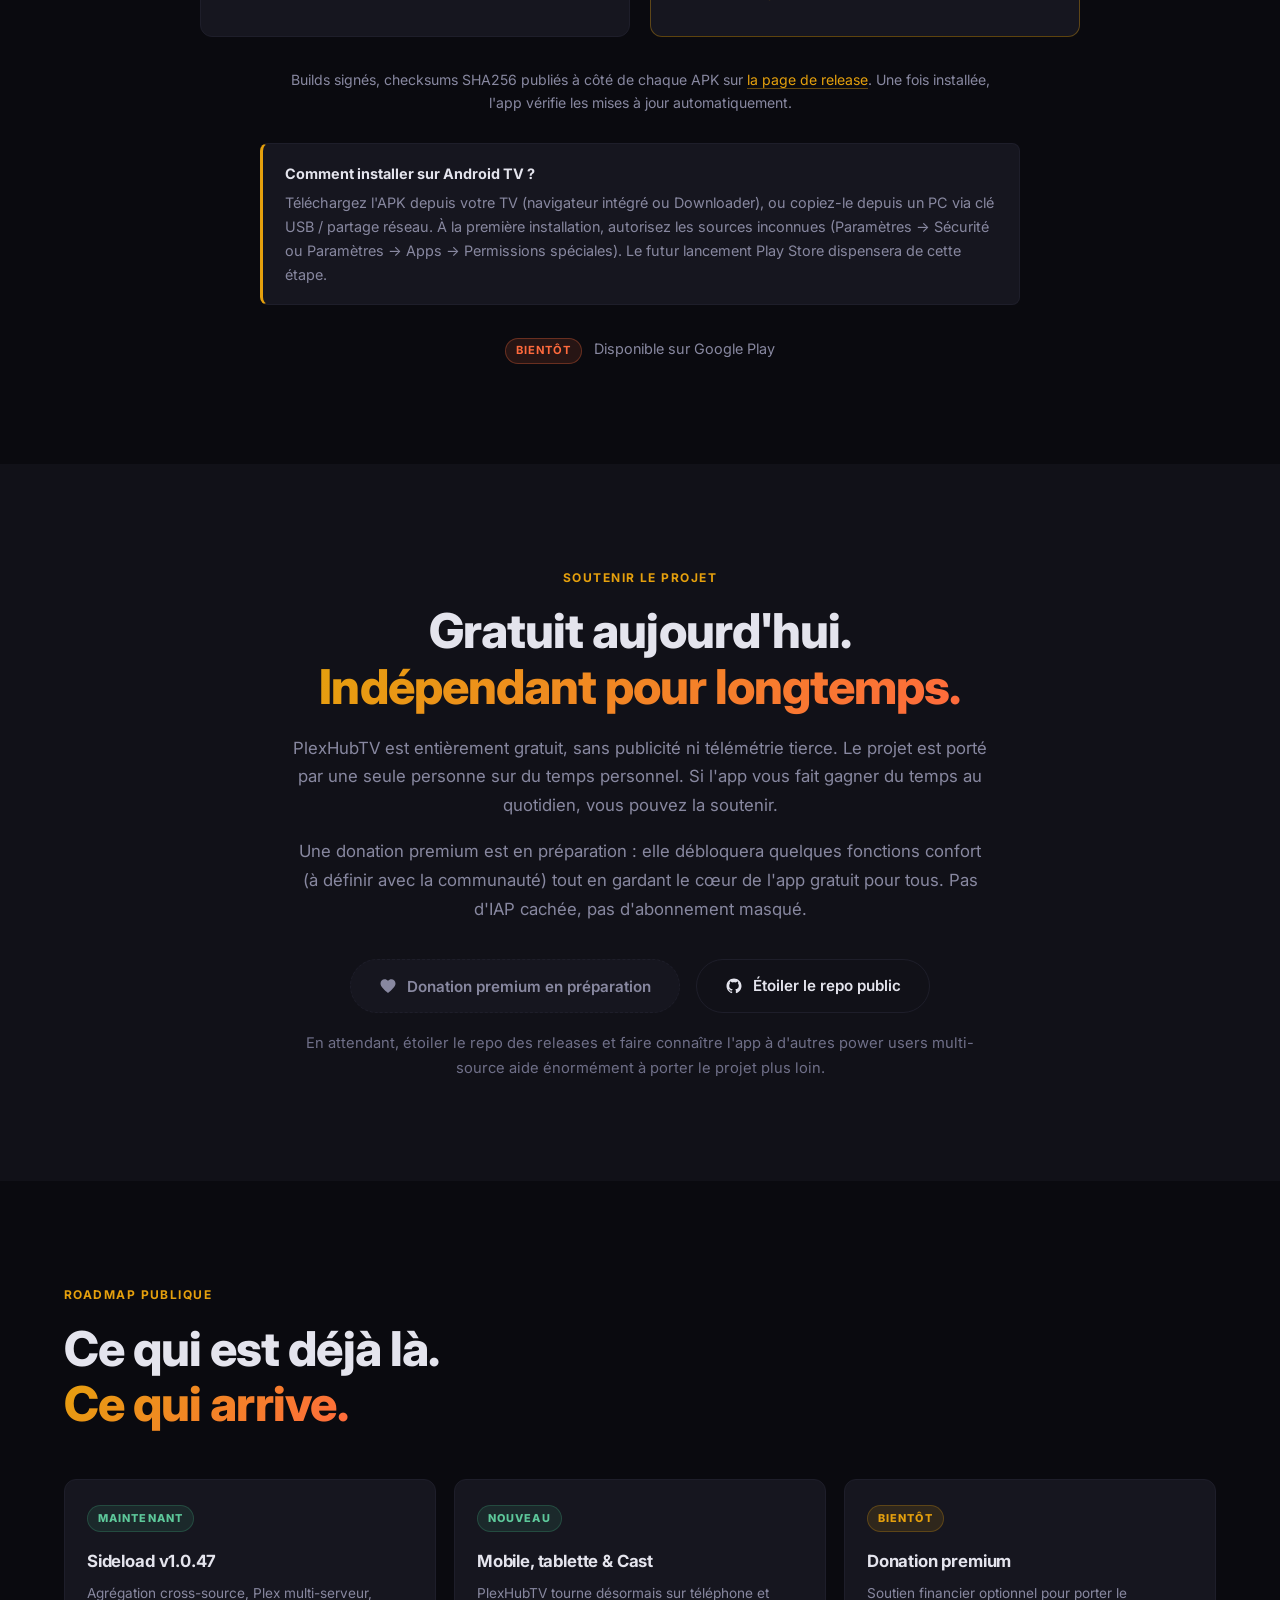
==== commit 0c15e0d4: "content: refresh landing + guide for v1.0.47 features Reflect app evolutions shipped since v1.0.46 o" ====
--- a/index.html
+++ b/index.html
@@ -53,8 +53,8 @@
     "name": "PlexHubTV",
     "operatingSystem": "Android TV 8.0+",
     "applicationCategory": "MultimediaApplication",
-    "description": "Client Android TV unifié pour Plex multi-serveur, Jellyfin et IPTV/Xtream avec agrégation cross-source. Un même film présent sur plusieurs serveurs reste une seule fiche, avec choix de la source au lancement. Lecteur double moteur, profils PIN, sous-titres IA, Skip Intro multi-providers, EPG Live TV, sync Trakt, OTA self-update.",
-    "softwareVersion": "1.0.46",
+    "description": "Client Android TV (aussi mobile et tablette) unifié pour Plex multi-serveur, Jellyfin et IPTV/Xtream avec agrégation cross-source. Un même film présent sur plusieurs serveurs reste une seule fiche, avec choix de la source au lancement. Lecteur double moteur, profils PIN, sous-titres IA, Skip Intro multi-providers, EPG Live TV, sync Trakt, sauvegarde et transfert de bibliothèque entre appareils, Cast, OTA self-update.",
+    "softwareVersion": "1.0.47",
     "downloadUrl": "https://github.com/ChakirHamzaChahid/PlexhubTV_Release/releases/latest",
     "offers": {
       "@type": "Offer",
@@ -110,7 +110,7 @@
         </a>
         <a href="#agregation" class="btn btn--secondary">Comment ça marche ?</a>
       </div>
-      <p class="hero__mini">Compatible Android TV 8.0+ &bull; Mises à jour automatiques (OTA) &bull; <span class="hero__mini-soft">Bientôt sur Google Play</span></p>
+      <p class="hero__mini">Android TV 8.0+ &bull; Aussi sur mobile &amp; tablette &bull; Mises à jour automatiques (OTA) &bull; <span class="hero__mini-soft">Bientôt sur Google Play</span></p>
     </div>
     <div class="hero__glow"></div>
   </section>
@@ -282,6 +282,7 @@
           <li>Choix de la source à la lecture (popup avec qualité, codec, serveur)</li>
           <li>Repli automatique si la source principale est indisponible</li>
           <li>Agrégation au niveau film, série, saison, épisode individuel et collection</li>
+          <li>Multi-comptes IPTV : toutes les versions d'un même contenu proposées, un flux mort est grisé et jamais lancé</li>
           <li>Filtres par serveur ou vue unifiée — au choix</li>
         </ul>
       </div>
@@ -293,13 +294,16 @@
           <li>Accueil Netflix-style avec carrousel hero plein écran</li>
           <li>Rangée « Pour vous » personnalisée</li>
           <li>« Continuer à regarder » avec reprise exacte par profil</li>
-          <li>Suggestions et recommandations IA (films similaires avec fallback Gemini)</li>
+          <li>Recommandations Moore Metrics : rangées « Pour vous » films et séries, et « Dans le même esprit » sur chaque fiche</li>
+          <li>Écran Découverte par caractéristiques (ambiance, dimensions) — uniquement des titres que vous possédez</li>
+          <li>Suggestions et films similaires (avec repli Gemini)</li>
           <li>Favoris d'acteurs avec rangée dédiée</li>
           <li>Hubs Plex (collections, On Deck, dernières acquisitions)</li>
           <li>Recherche cross-source instantanée (résultats locaux puis enrichissement réseau)</li>
           <li>Recherche vocale (microphone télécommande)</li>
           <li>Saut alphabétique dans la grille (lettres A-Z dans le panneau latéral)</li>
           <li>Filtres par genre, serveur, note, année</li>
+          <li>Filtre de maturité (palier d'âge : 7+, 13+, 16+, 18+, adulte)</li>
           <li>Tris par titre, note IMDb/TMDb, date d'ajout, date de sortie</li>
         </ul>
       </div>
@@ -313,6 +317,8 @@
           <li>Reprise de lecture exacte, scopée par profil</li>
           <li>Lecture automatique de l'épisode suivant</li>
           <li>Pré-chargement du prochain épisode (zéro temps de chargement entre épisodes)</li>
+          <li>Minuteur de sommeil (arrêt à l'heure choisie ou en fin d'épisode)</li>
+          <li>Auto-pause à la déconnexion du casque / des écouteurs</li>
           <li>Skip Intro multi-providers (chapitres Plex, IntroDB, AniSkip, ARM)</li>
           <li>Skip Recap et Skip Credits avec préférences par profil</li>
           <li>Sélection multi-pistes audio à la volée (sans interrompre la lecture)</li>
@@ -332,12 +338,15 @@
       <div class="feature-group">
         <h3 class="feature-group__title">Sous-titres IA</h3>
         <ul class="feature-bullets">
-          <li>Traduction streaming des sous-titres pendant la lecture</li>
-          <li>Modèles supportés : Groq Llama 3.3 70B et Gemini 2.5 Flash</li>
+          <li>Traduction des sous-titres dans la langue de votre choix pendant la lecture</li>
+          <li>Traduction de la piste embarquée ou active, pas seulement d'un fichier téléchargé</li>
+          <li>Trois fournisseurs : Groq Llama 3.3 70B, Gemini 2.5 Flash, ou votre propre serveur IA auto-hébergé (Ollama)</li>
+          <li>Serveur auto-hébergé : aucune clé cloud requise, tout reste chez vous</li>
           <li>Langue cible configurable</li>
           <li>Gestion des écritures de droite à gauche (arabe, hébreu, farsi, urdu, yiddish)</li>
-          <li>Recherche de sous-titres en ligne via OpenSubtitles</li>
-          <li>Clé API à fournir par l'utilisateur (jamais bundlée)</li>
+          <li>Recherche de sous-titres en ligne via deux fournisseurs : OpenSubtitles et SubDL</li>
+          <li>Choix des langues à télécharger, dégradation propre si un sous-titre est absent</li>
+          <li>Clé API cloud à fournir par l'utilisateur (jamais bundlée), stockée chiffrée sur l'appareil</li>
         </ul>
       </div>
 
@@ -385,6 +394,7 @@
         <ul class="feature-bullets">
           <li>Notes IMDb sur chaque affiche (via OMDb)</li>
           <li>Notes TMDb sur chaque affiche</li>
+          <li>Sur la fiche : notes et nombre de votes IMDb et TMDb, studio, pays, titre original, statut de série</li>
           <li>Tri de la bibliothèque par note</li>
           <li>Synopsis enrichis depuis la meilleure source</li>
           <li>Casting complet avec photos d'acteurs</li>
@@ -413,12 +423,43 @@
 
       <!-- Groupe Téléchargements -->
       <div class="feature-group">
-        <h3 class="feature-group__title">Téléchargements & offline</h3>
-        <ul class="feature-bullets">
-          <li>Téléchargement de films et d'épisodes</li>
+        <h3 class="feature-group__title">Téléchargements & offline <span class="feature-group__tag">mobile</span></h3>
+        <ul class="feature-bullets">
+          <li>Téléchargement de films et d'épisodes Plex et Jellyfin</li>
+          <li>Format Original par défaut (fichier direct, fiable) ou 720p / SD pour économiser les données</li>
+          <li>Choix de la source à télécharger pour un contenu multi-source</li>
           <li>Lecture offline sans connexion internet</li>
+          <li>Progression, débit temps réel et erreurs visibles, avec bouton Réessayer</li>
+          <li>Téléchargement en Wi-Fi par défaut (données mobiles activables)</li>
           <li>Reprise de progression synchronisée à la reconnexion</li>
-          <li>File d'attente de téléchargements avec progression</li>
+        </ul>
+      </div>
+
+      <!-- Groupe Sauvegarde & transfert -->
+      <div class="feature-group">
+        <h3 class="feature-group__title">Sauvegarde & transfert <span class="feature-group__tag feature-group__tag--new">Nouveau</span></h3>
+        <ul class="feature-bullets">
+          <li>Exportez tout votre travail dans un seul fichier <code>.phbx</code></li>
+          <li>Réplique notes et synopsis récupérés, affiches, favoris, watchlist, profils, points de reprise, comptes serveurs, clés API et réglages</li>
+          <li>Idéal pour migrer vers une nouvelle TV ou réinstaller sans tout reconfigurer</li>
+          <li>Mode Léger (fusion non destructive, ré-importable) ou Complet (copie intégrale de la base)</li>
+          <li>Transfert via le sélecteur de fichiers Android — aucune permission de stockage demandée</li>
+          <li>Intégrité vérifiée par empreinte SHA-256, import protégé contre les fichiers corrompus</li>
+          <li>Le fichier contient vos identifiants de serveurs : conservez-le en lieu sûr</li>
+        </ul>
+      </div>
+
+      <!-- Groupe Mobile & tablette -->
+      <div class="feature-group">
+        <h3 class="feature-group__title">Sur mobile & tablette <span class="feature-group__tag feature-group__tag--new">Nouveau</span></h3>
+        <ul class="feature-bullets">
+          <li>La même app tourne sur téléphone et tablette Android (mêmes comptes, mêmes serveurs, même agrégation)</li>
+          <li>Interface tactile adaptée (grilles responsives, navigation portrait)</li>
+          <li>Lecteur tactile : appui pour les contrôles, double-tap pour ±10 s, glisser pour l'avance, la luminosité et le volume</li>
+          <li>Picture-in-Picture : la vidéo continue dans une vignette pendant que vous faites autre chose</li>
+          <li>Cast vers un Chromecast ou une TV depuis le mobile (Plex et Jellyfin)</li>
+          <li>Téléchargements offline (voir ci-dessus)</li>
+          <li>TV reste la plateforme principale, pensée D-pad d'abord</li>
         </ul>
       </div>
 
@@ -572,9 +613,10 @@
             <tr><td>Profils PIN avec isolation réelle</td><td class="compare-table__highlight">Oui</td><td>Oui</td><td>Oui</td></tr>
             <tr><td>Tri par note IMDb/TMDb</td><td class="compare-table__highlight">Oui</td><td>Non</td><td>Non</td></tr>
             <tr><td>Téléchargement offline</td><td class="compare-table__highlight">Gratuit</td><td>Plex Pass</td><td>Oui</td></tr>
+            <tr><td>Sauvegarde & transfert de bibliothèque entre appareils</td><td class="compare-table__highlight">Oui</td><td>Non</td><td>Non</td></tr>
             <tr><td>Mises à jour automatiques (OTA)</td><td class="compare-table__highlight">Oui</td><td>Non</td><td>Non</td></tr>
+            <tr><td>Mobile / tablette</td><td class="compare-table__highlight">Oui</td><td class="compare-table__highlight">Oui</td><td class="compare-table__highlight">Oui</td></tr>
             <tr><td>Disponible Play Store</td><td>Bientôt</td><td class="compare-table__highlight">Oui</td><td class="compare-table__highlight">Oui</td></tr>
-            <tr><td>Mobile / tablette</td><td>Bientôt</td><td class="compare-table__highlight">Oui</td><td class="compare-table__highlight">Oui</td></tr>
           </tbody>
         </table>
       </div>
@@ -622,6 +664,7 @@
         <li>Support Leanback natif</li>
         <li>Mode économiseur d'écran (Daydream) avec 3 styles + horloge</li>
         <li>Recherche vocale via la télécommande</li>
+        <li>Fonctionne aussi sur téléphone et tablette Android (lecteur tactile, gestes, Picture-in-Picture, Cast)</li>
       </ul>
     </div>
   </section>
@@ -634,23 +677,23 @@
       <p class="section__text section__text--center">Distribution actuellement en sideload via GitHub Releases. Mises à jour suivantes automatiques (OTA) depuis l'app.</p>
 
       <div class="download-grid">
-        <a href="https://github.com/ChakirHamzaChahid/PlexhubTV_Release/releases/download/v1.0.46/PlexHubTV-1.0.46-armeabi-v7a.apk" data-apk="armeabi-v7a" class="download-card">
+        <a href="https://github.com/ChakirHamzaChahid/PlexhubTV_Release/releases/download/v1.0.47/PlexHubTV-1.0.47-armeabi-v7a.apk" data-apk="armeabi-v7a" class="download-card">
           <div class="download-card__abi">armeabi-v7a</div>
           <div class="download-card__title">32 bit</div>
           <p class="download-card__devices">Mi Box S &middot; Fire TV Stick 4K &middot; appareils Android TV anciens</p>
           <div class="download-card__cta">
             <svg width="18" height="18" viewBox="0 0 24 24" fill="currentColor" aria-hidden="true"><path d="M5,20H19V18H5M19,9H15V3H9V9H5L12,16L19,9Z"/></svg>
-            Télécharger <span data-latest-version>v1.0.46</span>
+            Télécharger <span data-latest-version>v1.0.47</span>
           </div>
         </a>
 
-        <a href="https://github.com/ChakirHamzaChahid/PlexhubTV_Release/releases/download/v1.0.46/PlexHubTV-1.0.46-arm64-v8a.apk" data-apk="arm64-v8a" class="download-card download-card--featured">
+        <a href="https://github.com/ChakirHamzaChahid/PlexhubTV_Release/releases/download/v1.0.47/PlexHubTV-1.0.47-arm64-v8a.apk" data-apk="arm64-v8a" class="download-card download-card--featured">
           <div class="download-card__abi">arm64-v8a</div>
           <div class="download-card__title">64 bit (recommandé)</div>
           <p class="download-card__devices">Nvidia Shield &middot; Chromecast Google TV récent &middot; appareils Android TV modernes</p>
           <div class="download-card__cta">
             <svg width="18" height="18" viewBox="0 0 24 24" fill="currentColor" aria-hidden="true"><path d="M5,20H19V18H5M19,9H15V3H9V9H5L12,16L19,9Z"/></svg>
-            Télécharger <span data-latest-version>v1.0.46</span>
+            Télécharger <span data-latest-version>v1.0.47</span>
           </div>
         </a>
       </div>
@@ -697,8 +740,13 @@
       <div class="roadmap-grid">
         <div class="roadmap-item roadmap-item--done">
           <div class="roadmap-item__status">Maintenant</div>
-          <h3 class="roadmap-item__title">Sideload <span data-latest-version>v1.0.46</span></h3>
-          <p class="roadmap-item__text">Agrégation cross-source, Plex multi-serveur, Jellyfin, IPTV/Xtream, Live TV EPG, profils PIN, sous-titres IA, Skip Intro multi-providers, lecteur double moteur, OTA self-update.</p>
+          <h3 class="roadmap-item__title">Sideload <span data-latest-version>v1.0.47</span></h3>
+          <p class="roadmap-item__text">Agrégation cross-source, Plex multi-serveur, Jellyfin, IPTV/Xtream, Live TV EPG, profils PIN, sous-titres IA (dont serveur auto-hébergé), Skip Intro multi-providers, lecteur double moteur, sauvegarde & transfert <code>.phbx</code>, OTA self-update.</p>
+        </div>
+        <div class="roadmap-item roadmap-item--done">
+          <div class="roadmap-item__status">Nouveau</div>
+          <h3 class="roadmap-item__title">Mobile, tablette & Cast</h3>
+          <p class="roadmap-item__text">PlexHubTV tourne désormais sur téléphone et tablette Android : lecteur tactile, gestes, Picture-in-Picture, et Cast vers un Chromecast ou une TV. La TV reste la plateforme principale.</p>
         </div>
         <div class="roadmap-item roadmap-item--soon">
           <div class="roadmap-item__status">Bientôt</div>
@@ -711,19 +759,14 @@
           <p class="roadmap-item__text">Distribution officielle Play Store. Plus de sideload manuel, plus de permission « sources inconnues ». Mises à jour via le magasin.</p>
         </div>
         <div class="roadmap-item roadmap-item--later">
-          <div class="roadmap-item__status">Plus tard</div>
-          <h3 class="roadmap-item__title">Mobile et tablette</h3>
-          <p class="roadmap-item__text">Extension de PlexHubTV au mobile et à la tablette, en conservant la cohérence d'usage et l'agrégation cross-source.</p>
-        </div>
-        <div class="roadmap-item roadmap-item--later">
           <div class="roadmap-item__status">À l'étude</div>
           <h3 class="roadmap-item__title">Addons communautaires</h3>
           <p class="roadmap-item__text">Plugins pour ajouter de nouvelles sources tierces. Sous condition d'une revue sécurité approfondie avant ouverture.</p>
         </div>
         <div class="roadmap-item roadmap-item--later">
           <div class="roadmap-item__status">Idée</div>
-          <h3 class="roadmap-item__title">Chromecast bridge</h3>
-          <p class="roadmap-item__text">Possibilité d'envoyer un contenu de la TV vers un autre Chromecast voisin (étude de faisabilité).</p>
+          <h3 class="roadmap-item__title">Chromecast bridge TV → TV</h3>
+          <p class="roadmap-item__text">Envoyer un contenu directement d'une TV vers un autre Chromecast voisin (distinct du Cast mobile déjà disponible). Étude de faisabilité.</p>
         </div>
       </div>
     </div>
@@ -832,6 +875,24 @@
           </button>
           <div class="faq-item__answer">
             <p>L'OTA intégrée vérifie périodiquement <a href="https://github.com/ChakirHamzaChahid/PlexhubTV_Release/releases/latest" class="link-accent">PlexhubTV_Release/latest</a>, télécharge l'APK correspondant à votre architecture et lance l'installateur système Android. Vous gardez le contrôle (validation à l'installation). Pas de magasin requis.</p>
+          </div>
+        </div>
+        <div class="faq-item">
+          <button class="faq-item__question" aria-expanded="false">
+            Puis-je transférer toute ma configuration vers une nouvelle TV ?
+            <span class="faq-item__icon">+</span>
+          </button>
+          <div class="faq-item__answer">
+            <p>Oui. La fonction Sauvegarde & transfert exporte l'ensemble de votre travail — notes et synopsis récupérés, affiches, favoris, watchlist, profils, points de reprise, comptes serveurs, clés API et réglages — dans un seul fichier <code>.phbx</code>. Vous le copiez sur le nouvel appareil (via le sélecteur de fichiers, clé USB ou partage réseau) et l'importez en mode Léger (fusion non destructive) ou Complet (copie intégrale de la base). L'intégrité est vérifiée par empreinte SHA-256. Comme le fichier contient vos identifiants de serveurs, conservez-le en lieu sûr.</p>
+          </div>
+        </div>
+        <div class="faq-item">
+          <button class="faq-item__question" aria-expanded="false">
+            PlexHubTV fonctionne-t-il sur téléphone et tablette ?
+            <span class="faq-item__icon">+</span>
+          </button>
+          <div class="faq-item__answer">
+            <p>Oui, désormais. La même app tourne sur téléphone et tablette Android avec une interface tactile : appui pour les contrôles, double-tap pour avancer, glisser pour la luminosité et le volume, Picture-in-Picture, et Cast vers un Chromecast ou une TV. Vos comptes et votre agrégation cross-source sont identiques. La TV reste la plateforme principale, pensée pour la télécommande.</p>
           </div>
         </div>
         <div class="faq-item">
@@ -940,7 +1001,7 @@
     revealElements.forEach(el => observer.observe(el));
   </script>
 
-  <!-- Auto-resolve latest APK from GitHub Releases API. Fallback = static v1.0.46 URLs above. -->
+  <!-- Auto-resolve latest APK from GitHub Releases API. Fallback = static v1.0.47 URLs above. -->
   <script>
   (async () => {
     try {
--- a/style.css
+++ b/style.css
@@ -1763,6 +1763,28 @@
   margin-bottom: 18px;
 }
 
+.feature-group__title .feature-group__tag {
+  display: inline-block;
+  vertical-align: middle;
+  margin-left: 10px;
+  font-size: .62rem;
+  font-weight: 700;
+  text-transform: uppercase;
+  letter-spacing: 0.08em;
+  padding: 3px 9px;
+  border-radius: 100px;
+  /* override the gradient text-fill inherited from the title */
+  -webkit-text-fill-color: initial;
+  background: rgba(148,163,184,.14);
+  color: var(--color-text-dim);
+  border: 1px solid rgba(148,163,184,.28);
+}
+.feature-group__title .feature-group__tag--new {
+  background: rgba(229,160,13,.14);
+  color: var(--color-accent);
+  border-color: rgba(229,160,13,.38);
+}
+
 .feature-bullets {
   display: grid;
   grid-template-columns: repeat(2, 1fr);
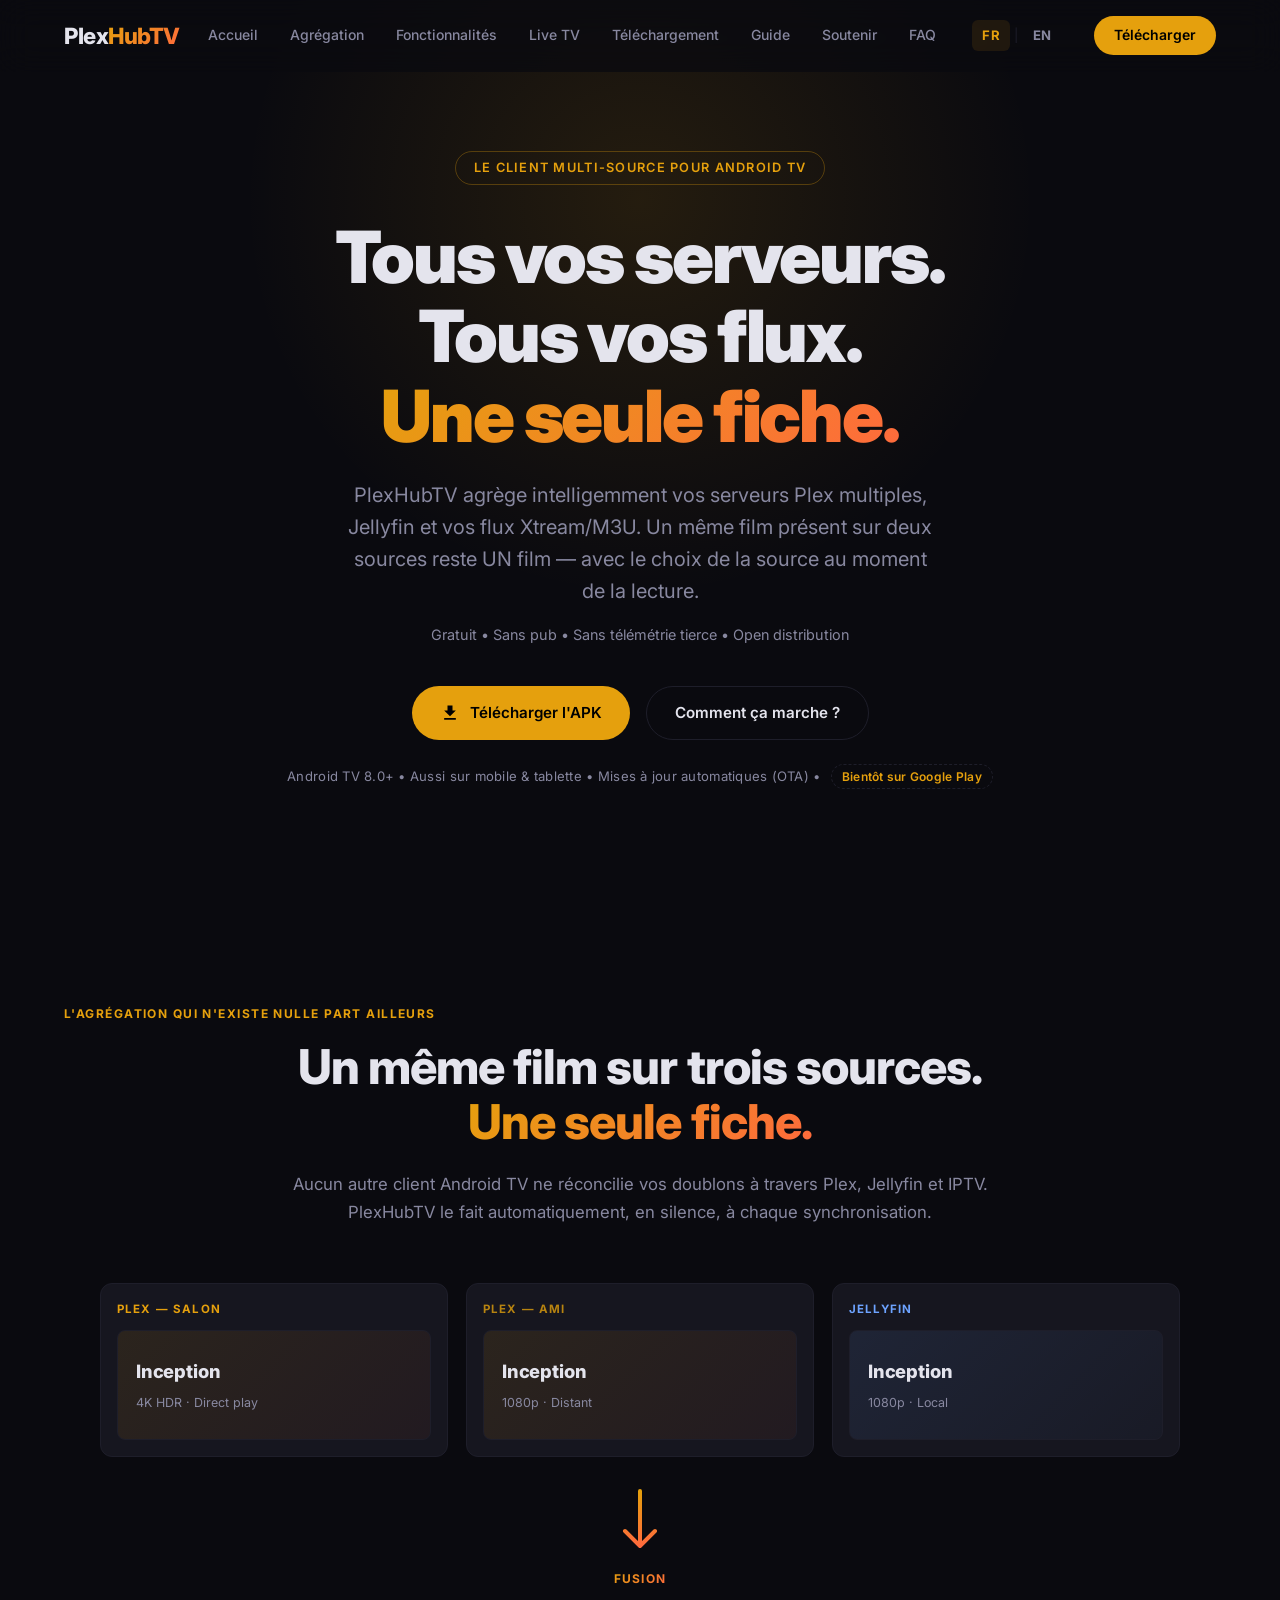
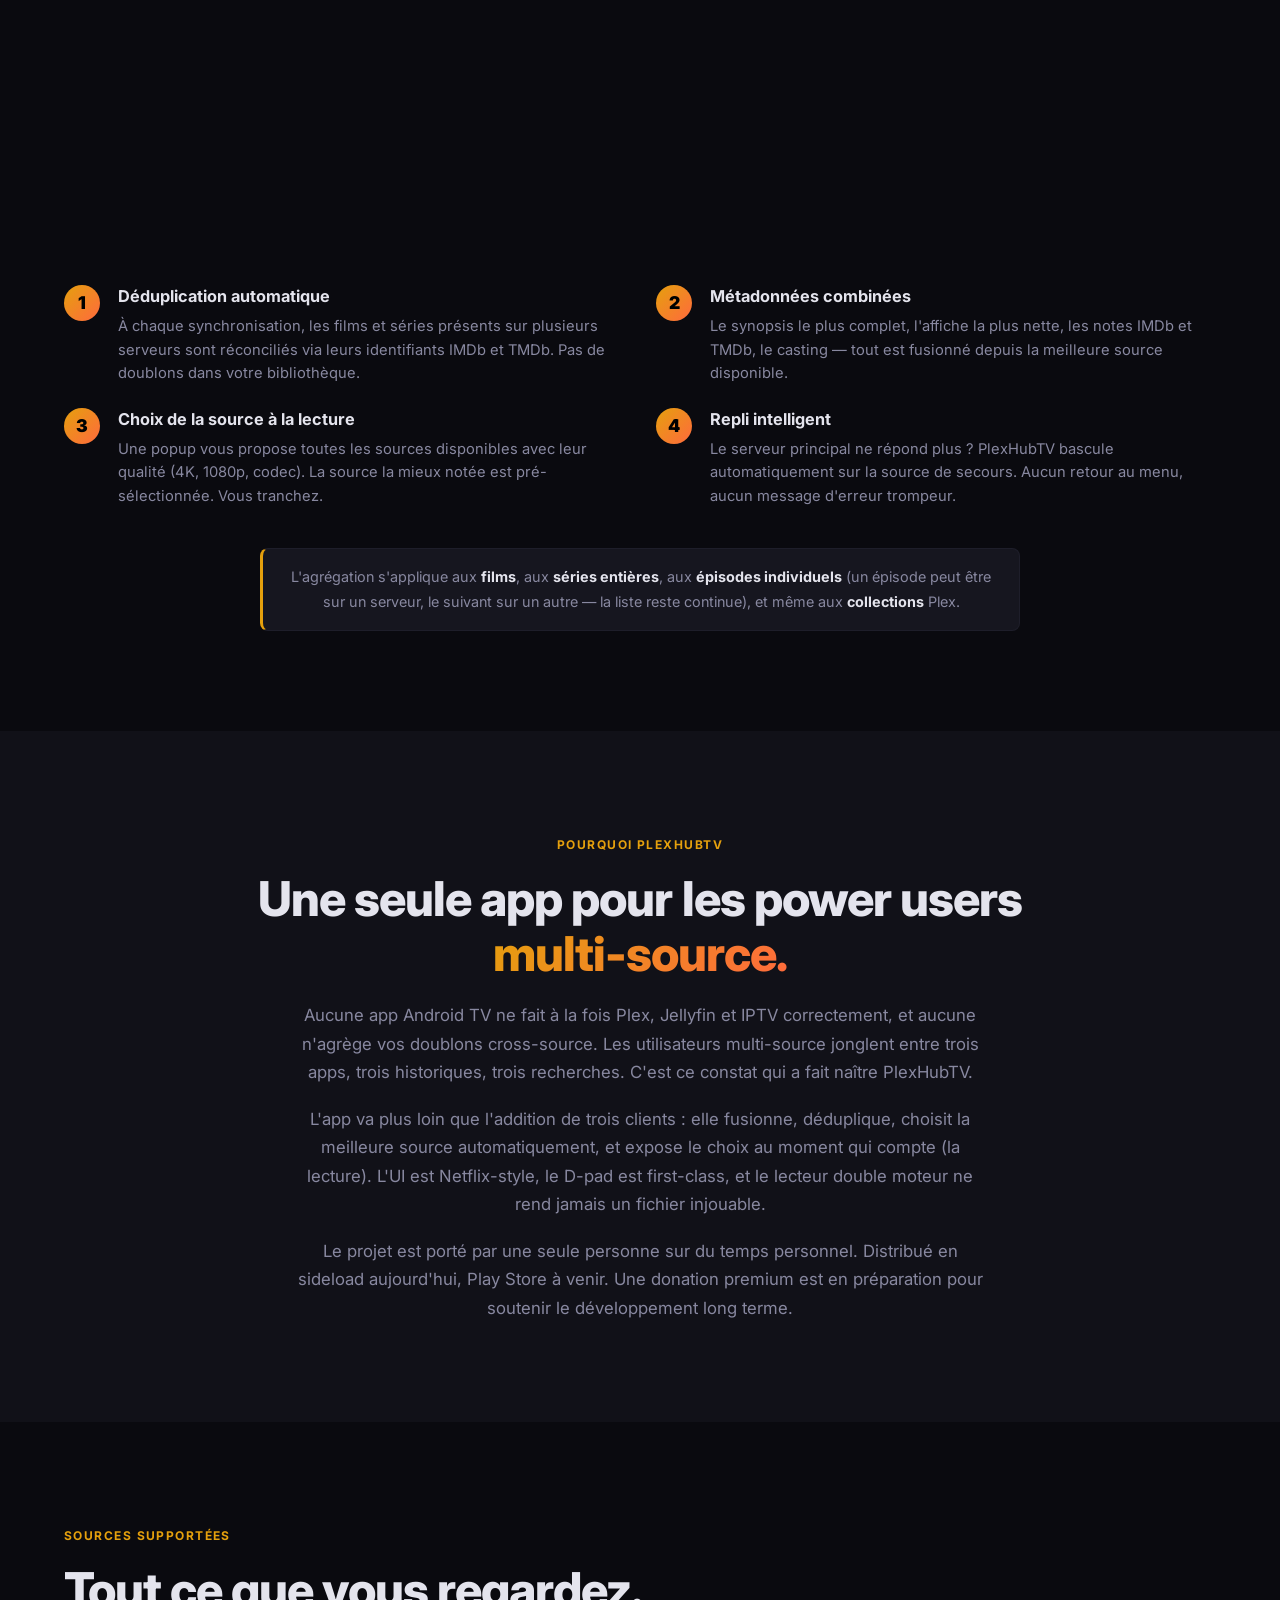
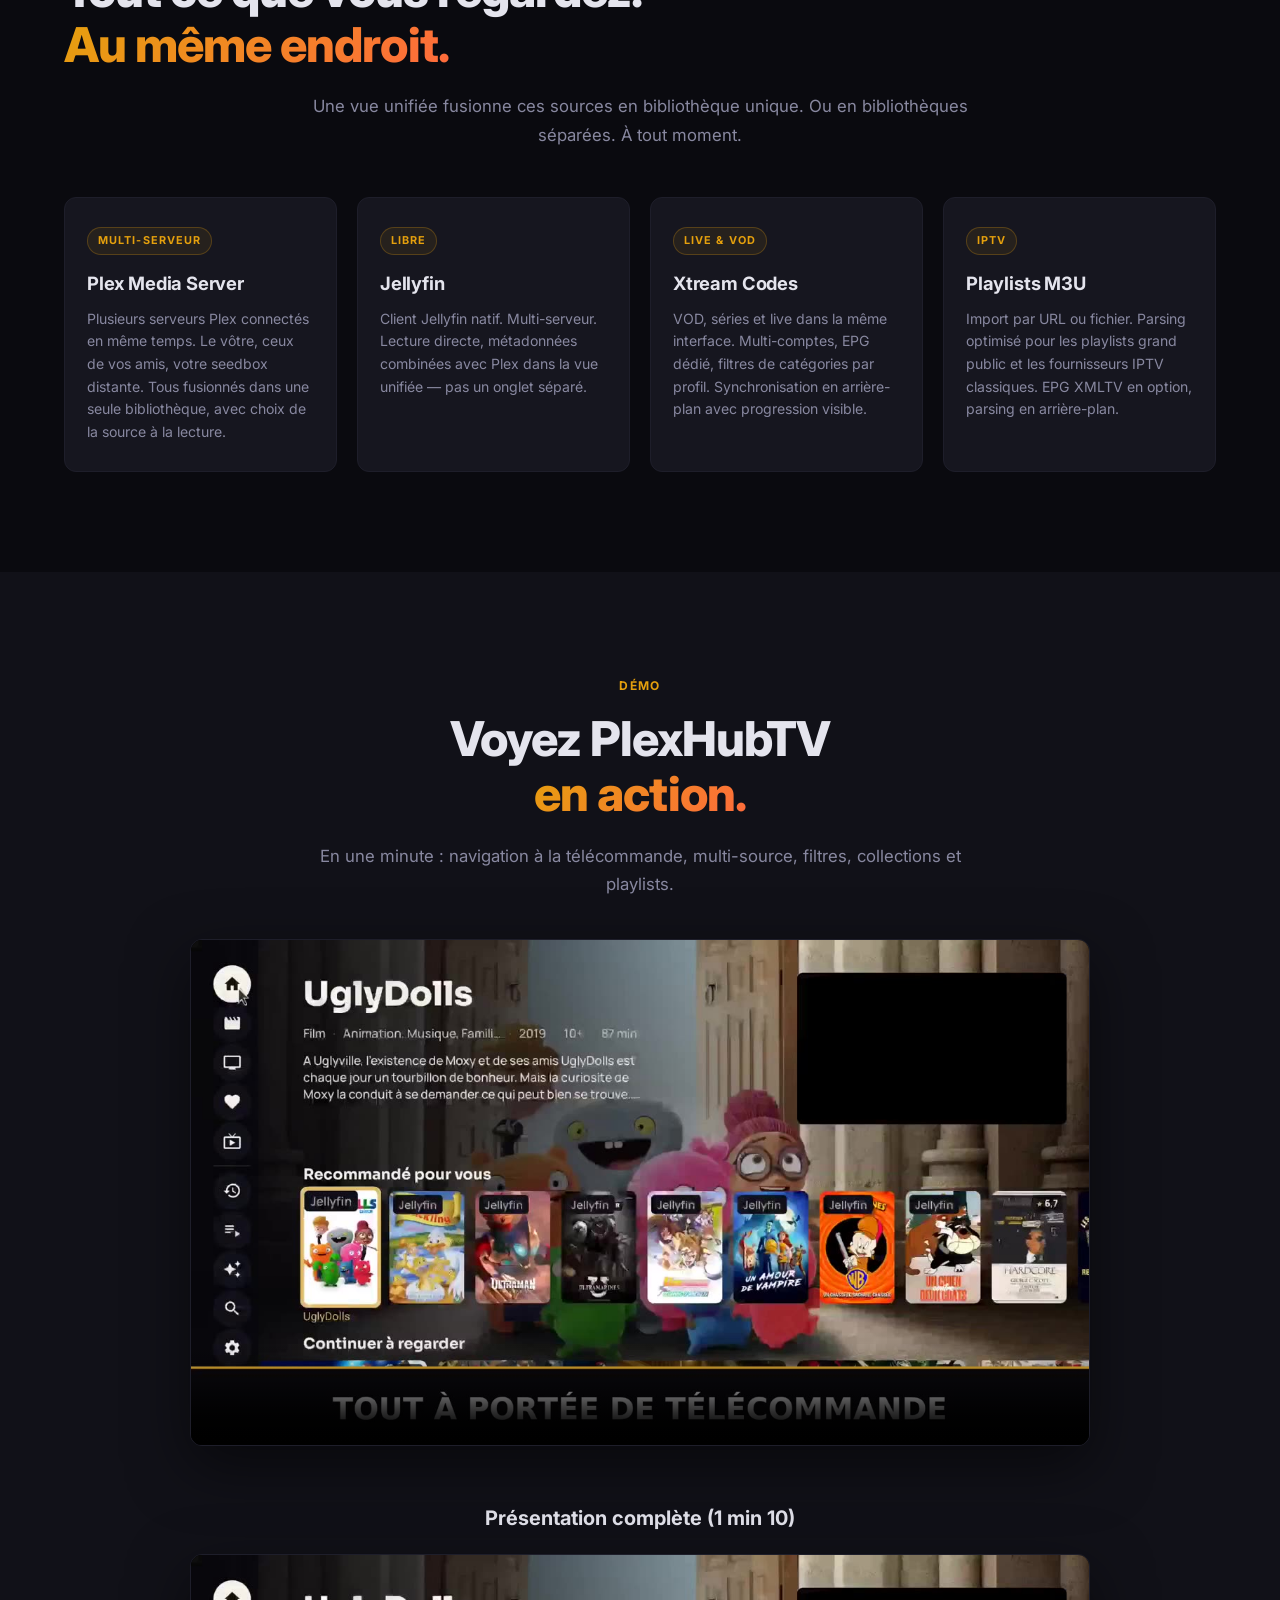
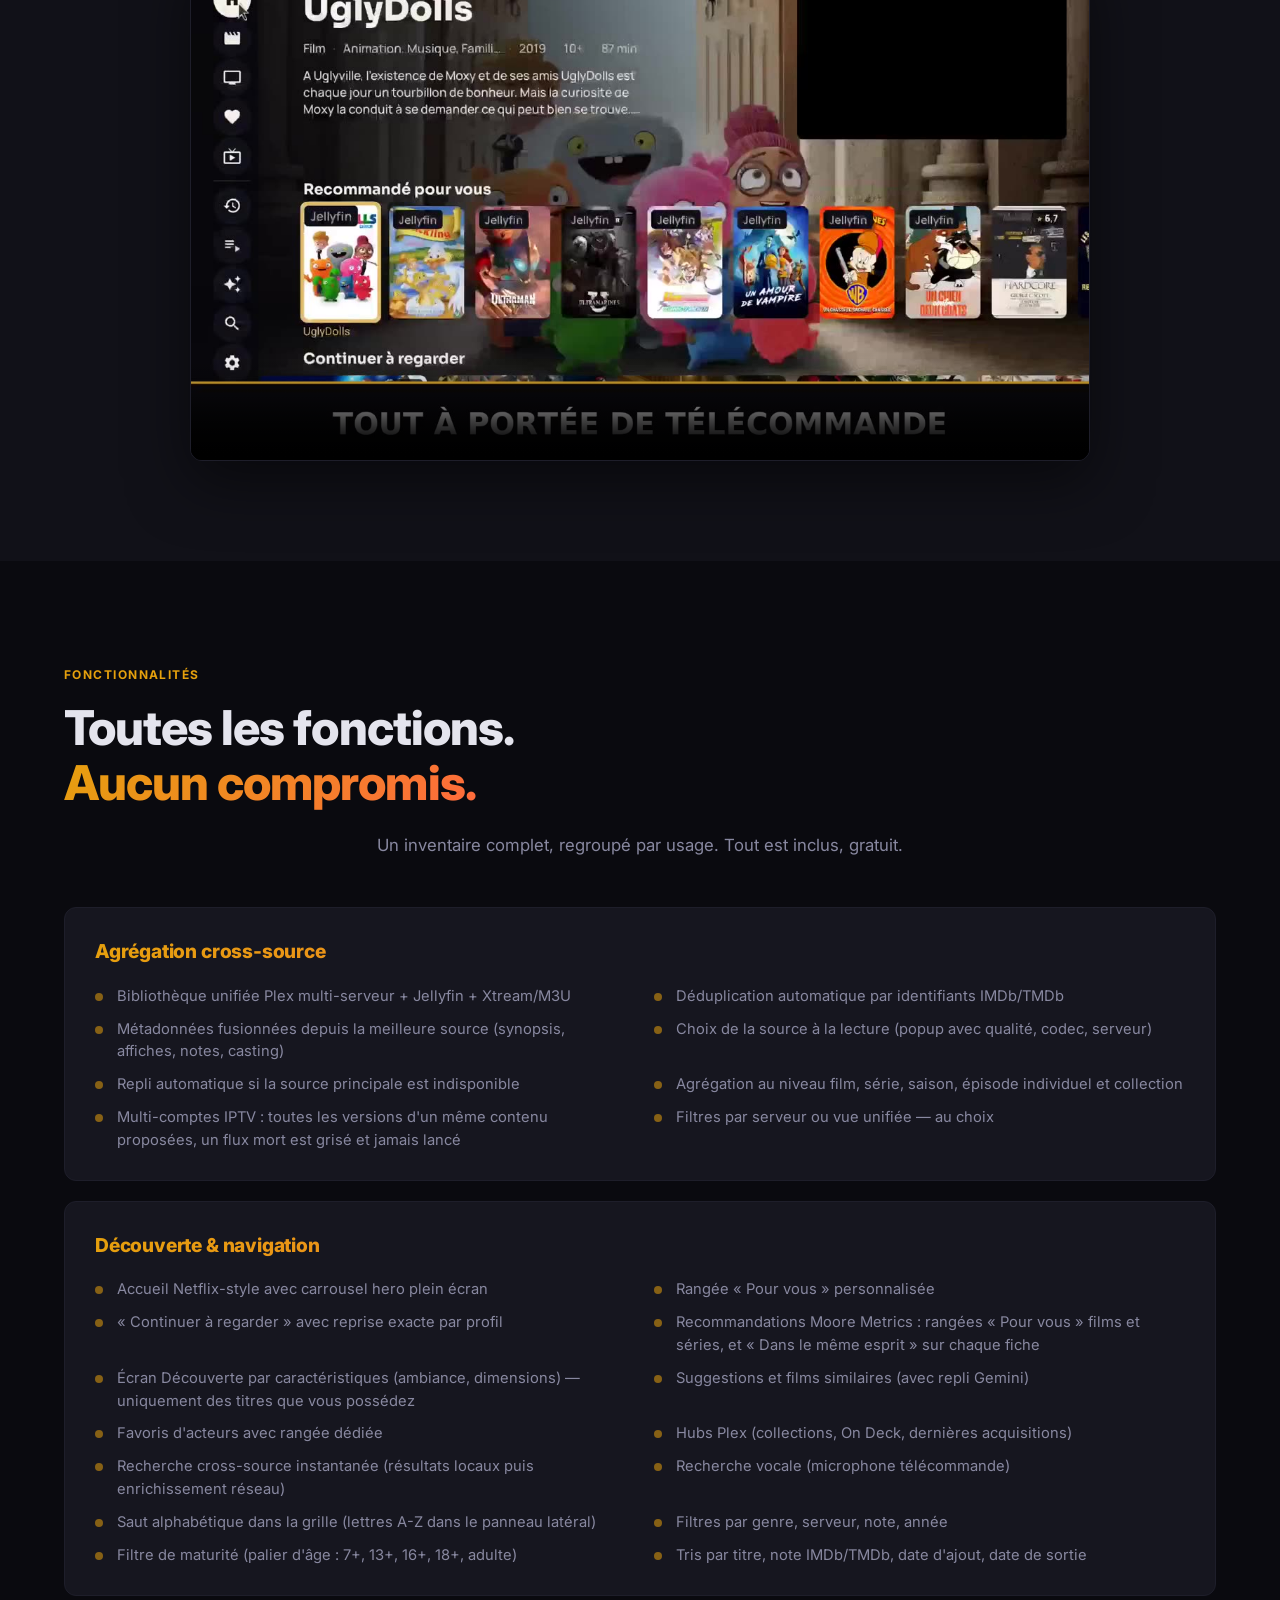
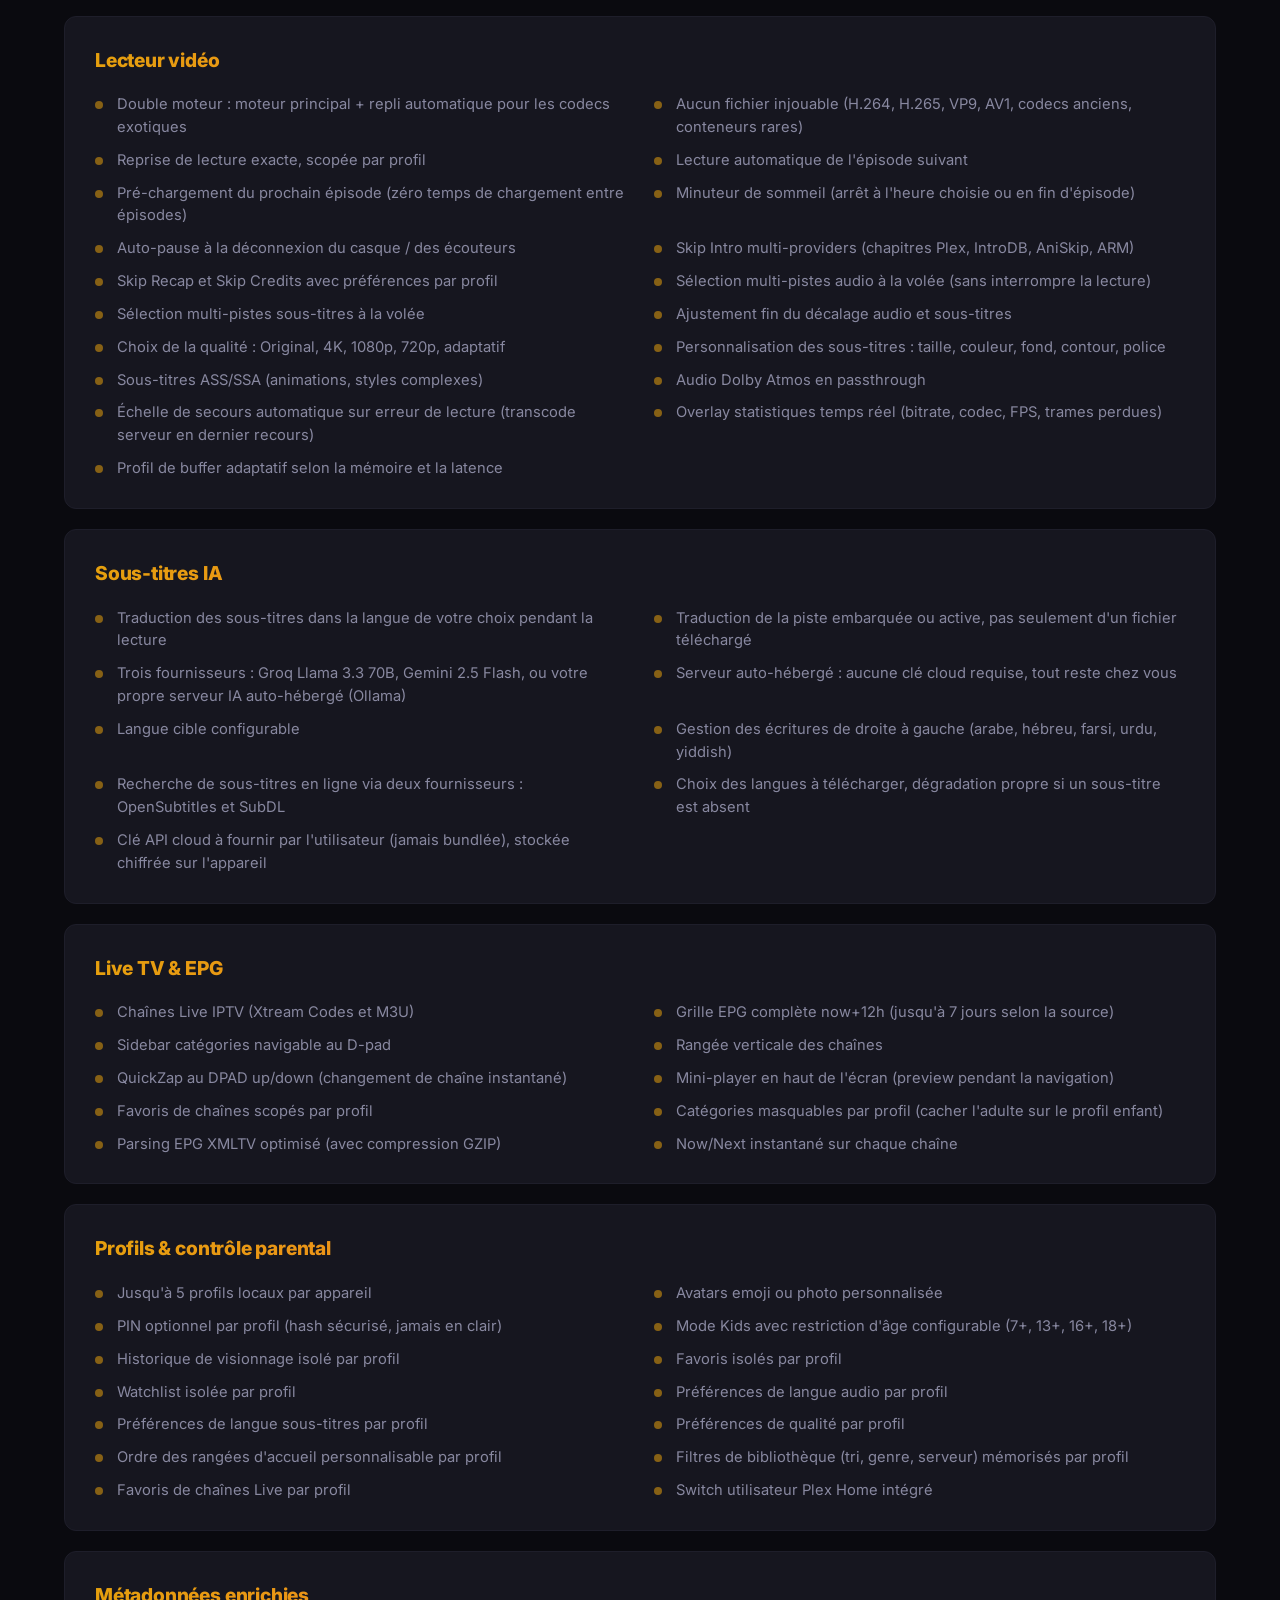
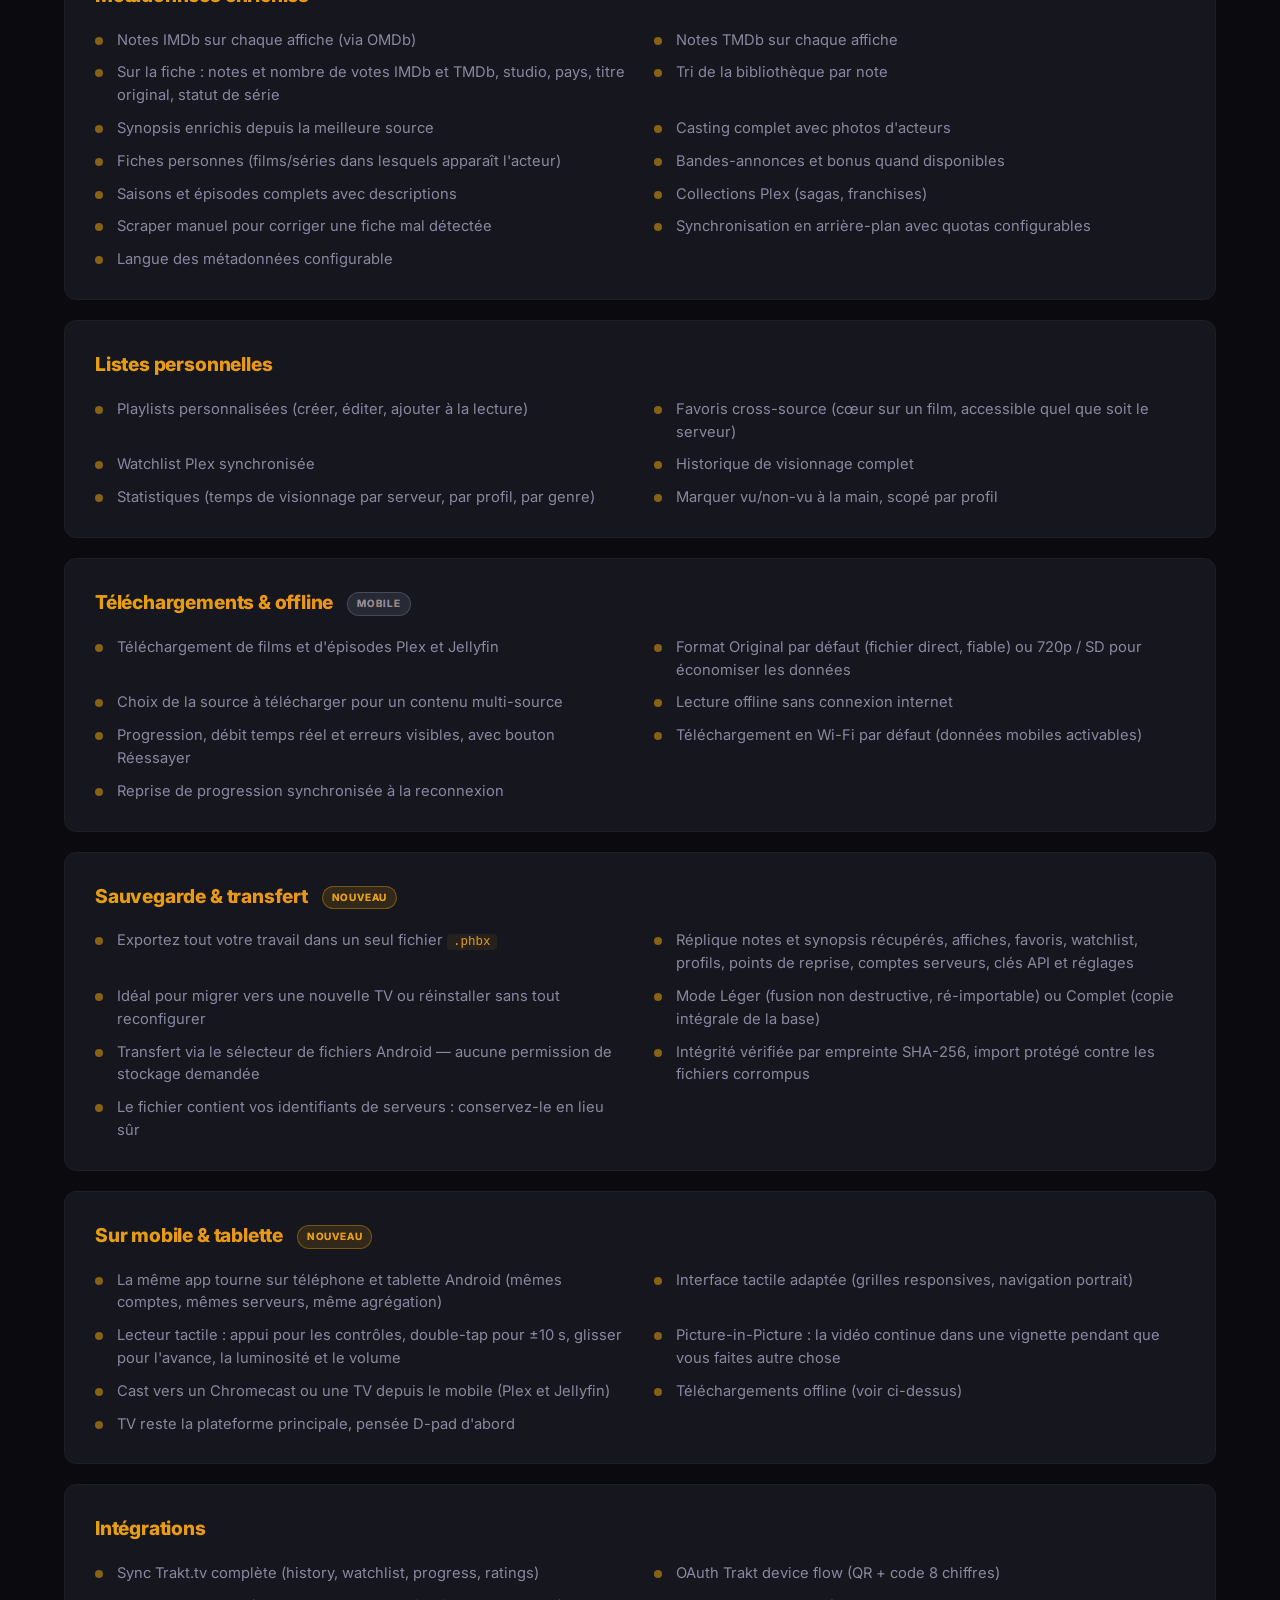
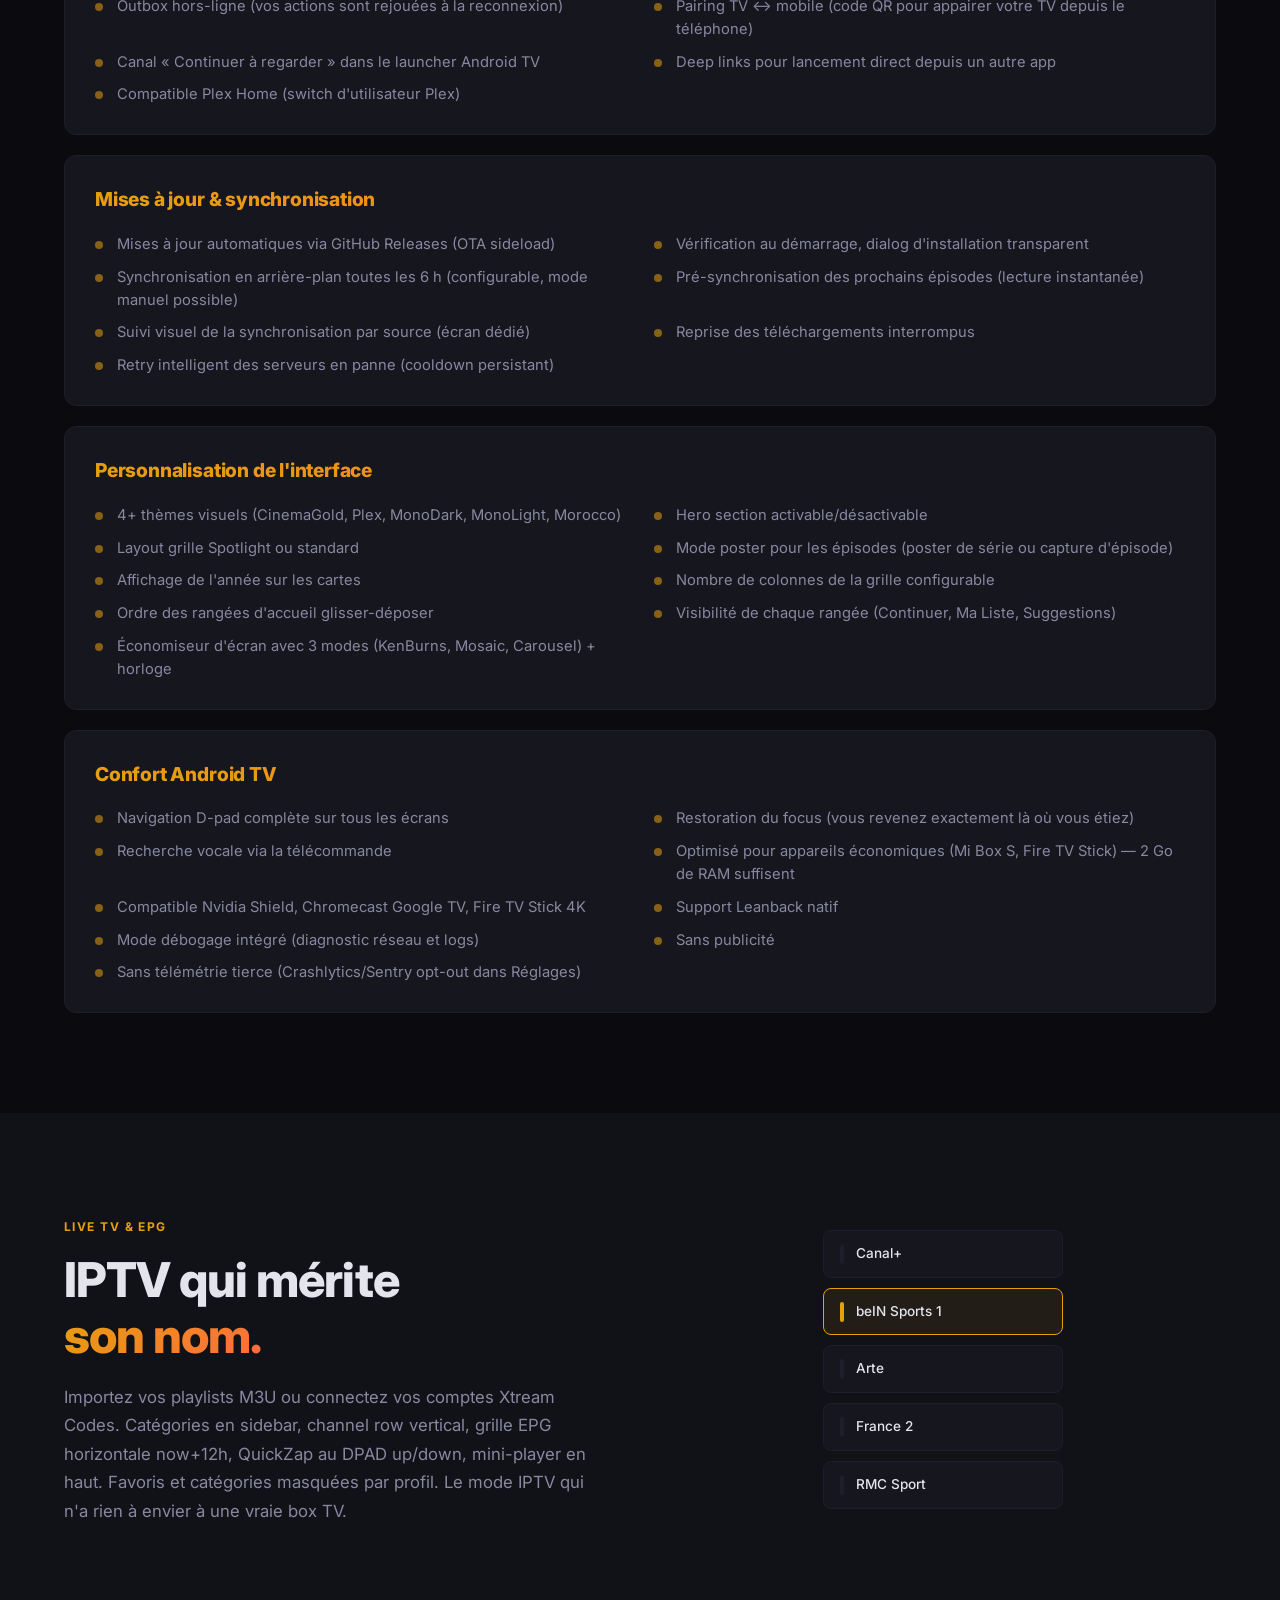
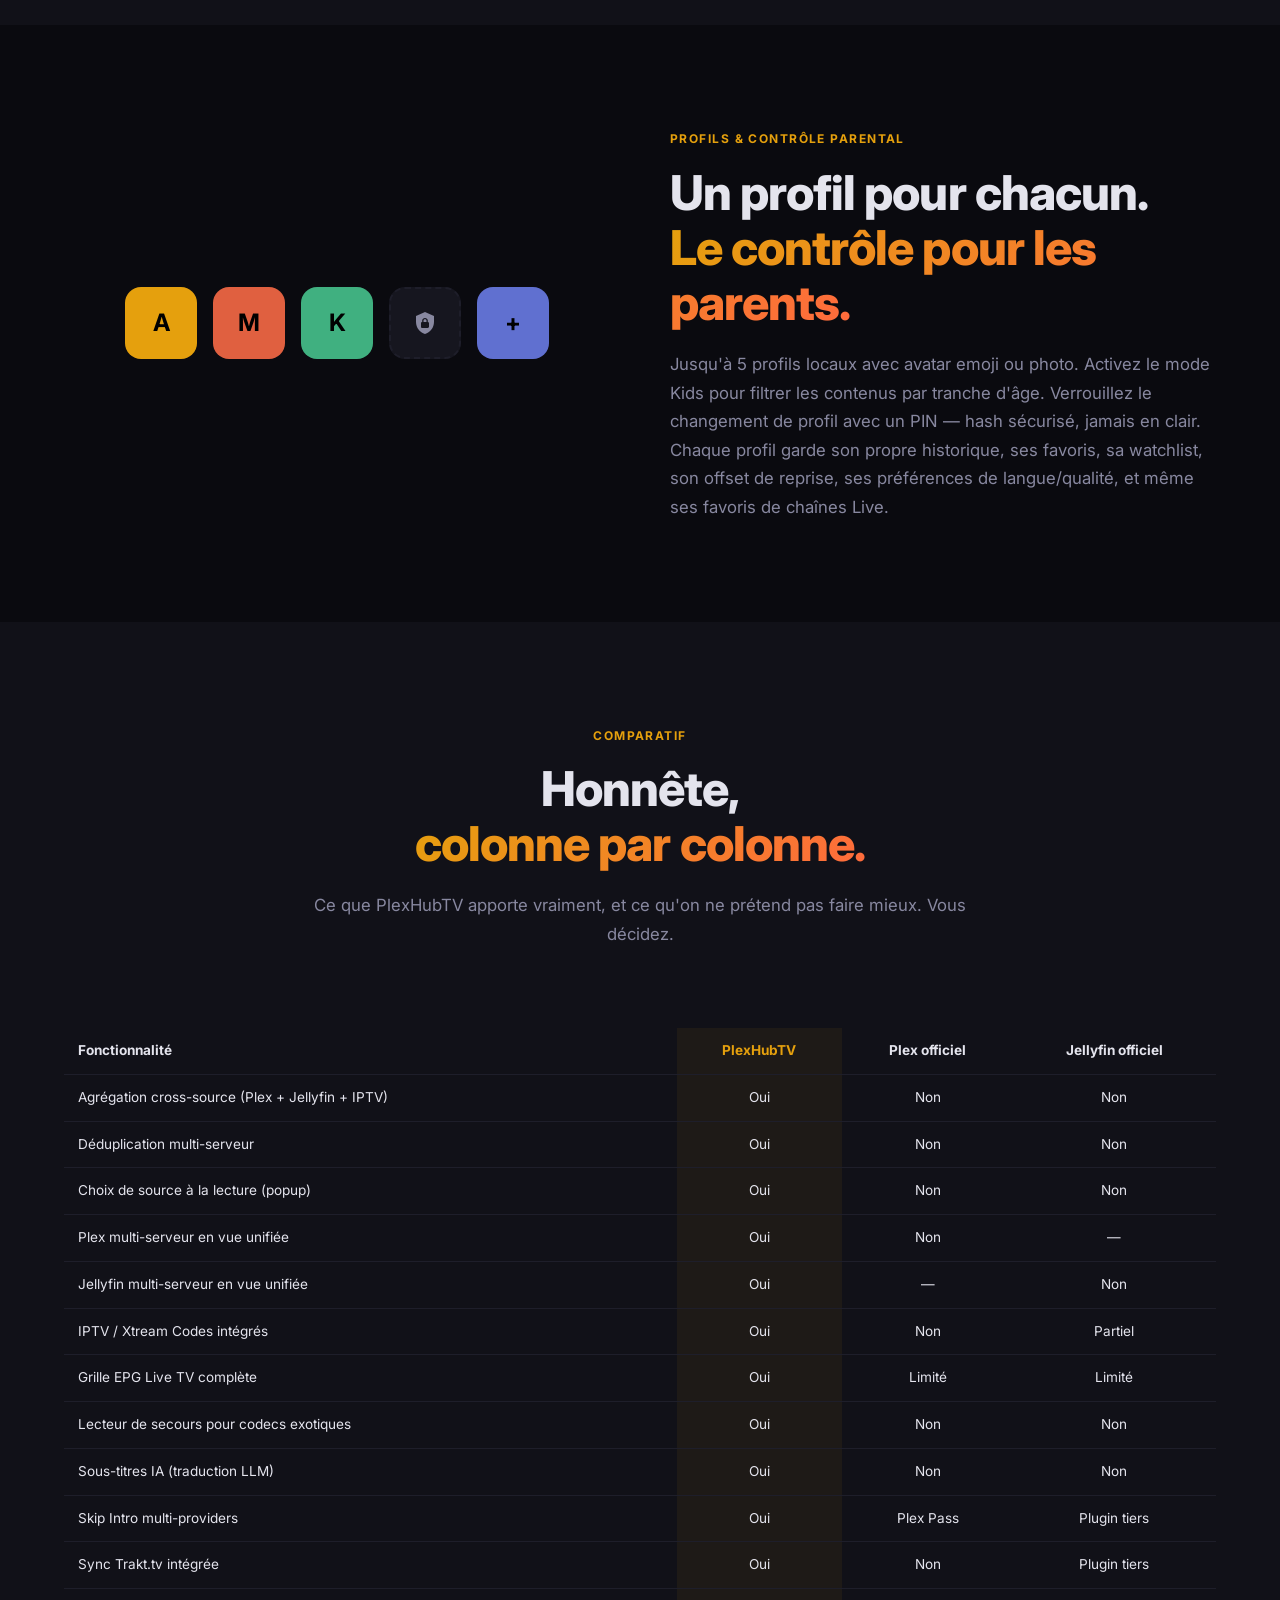
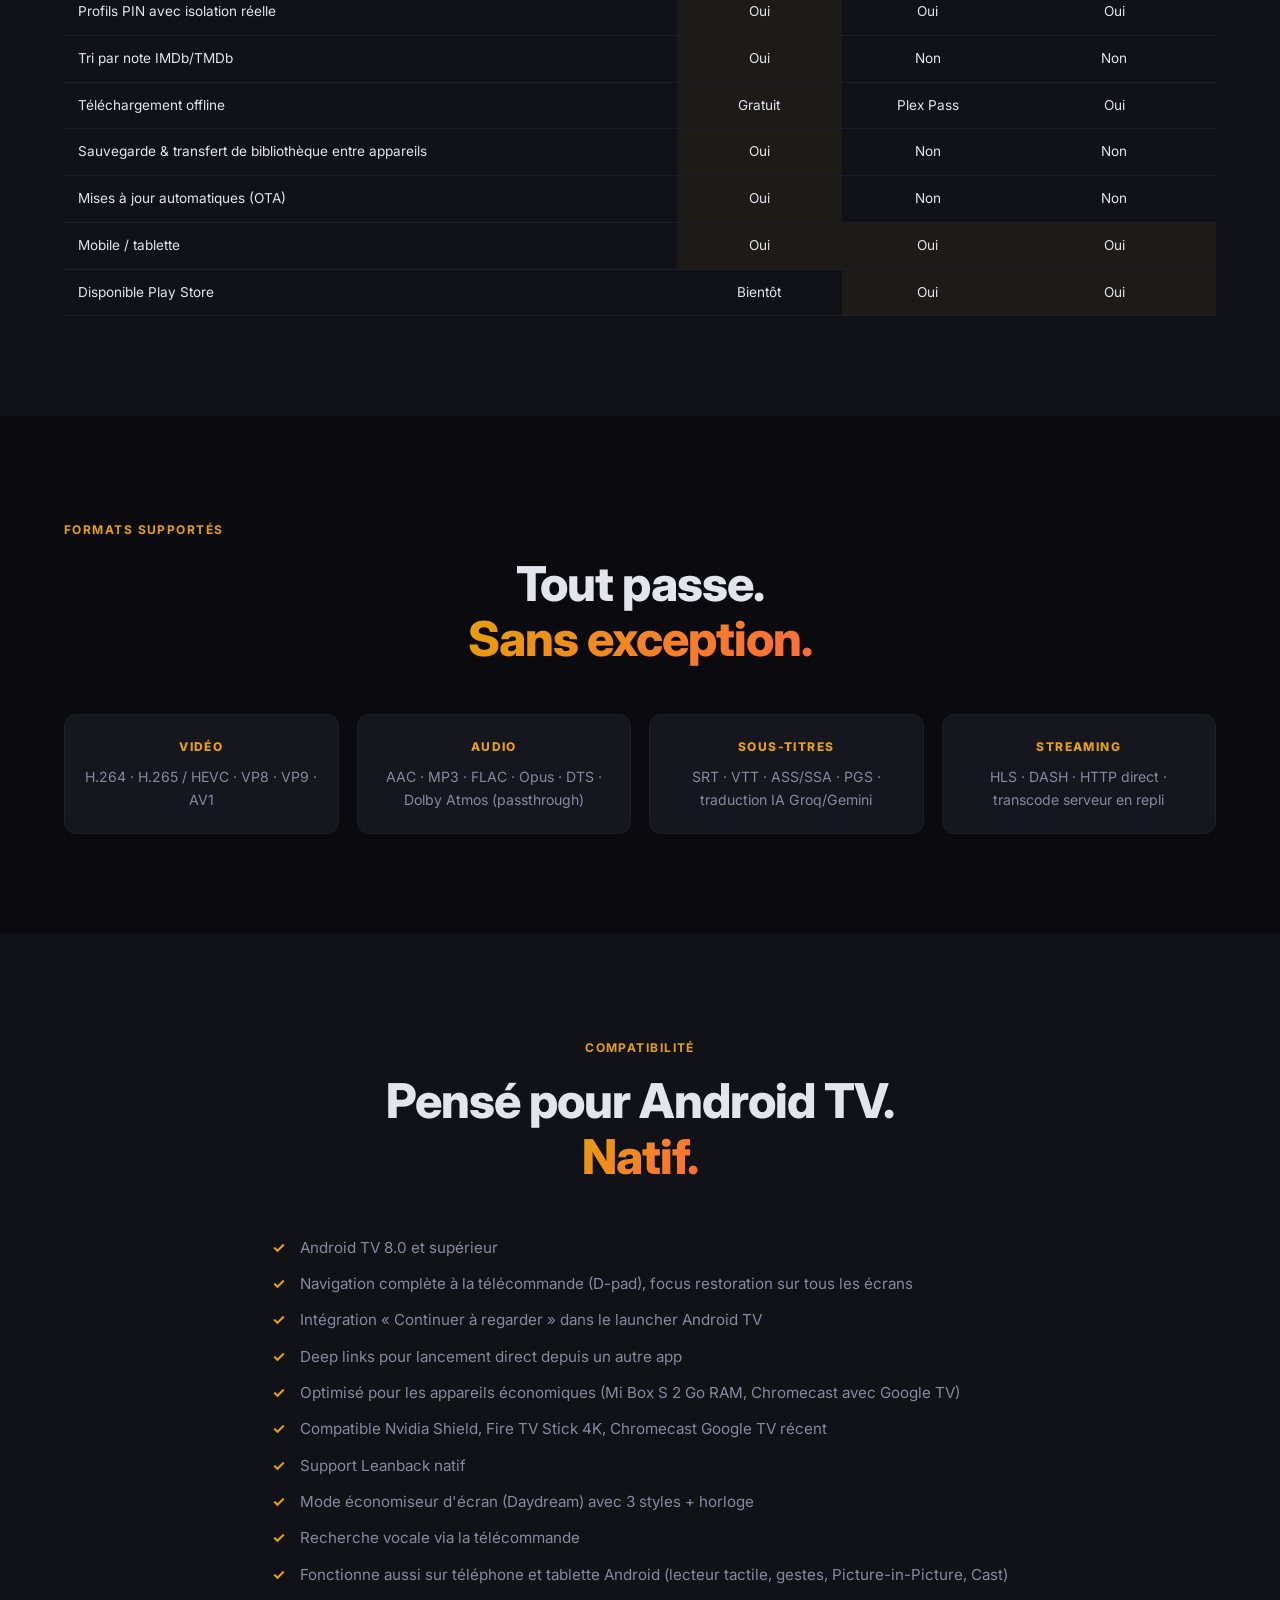
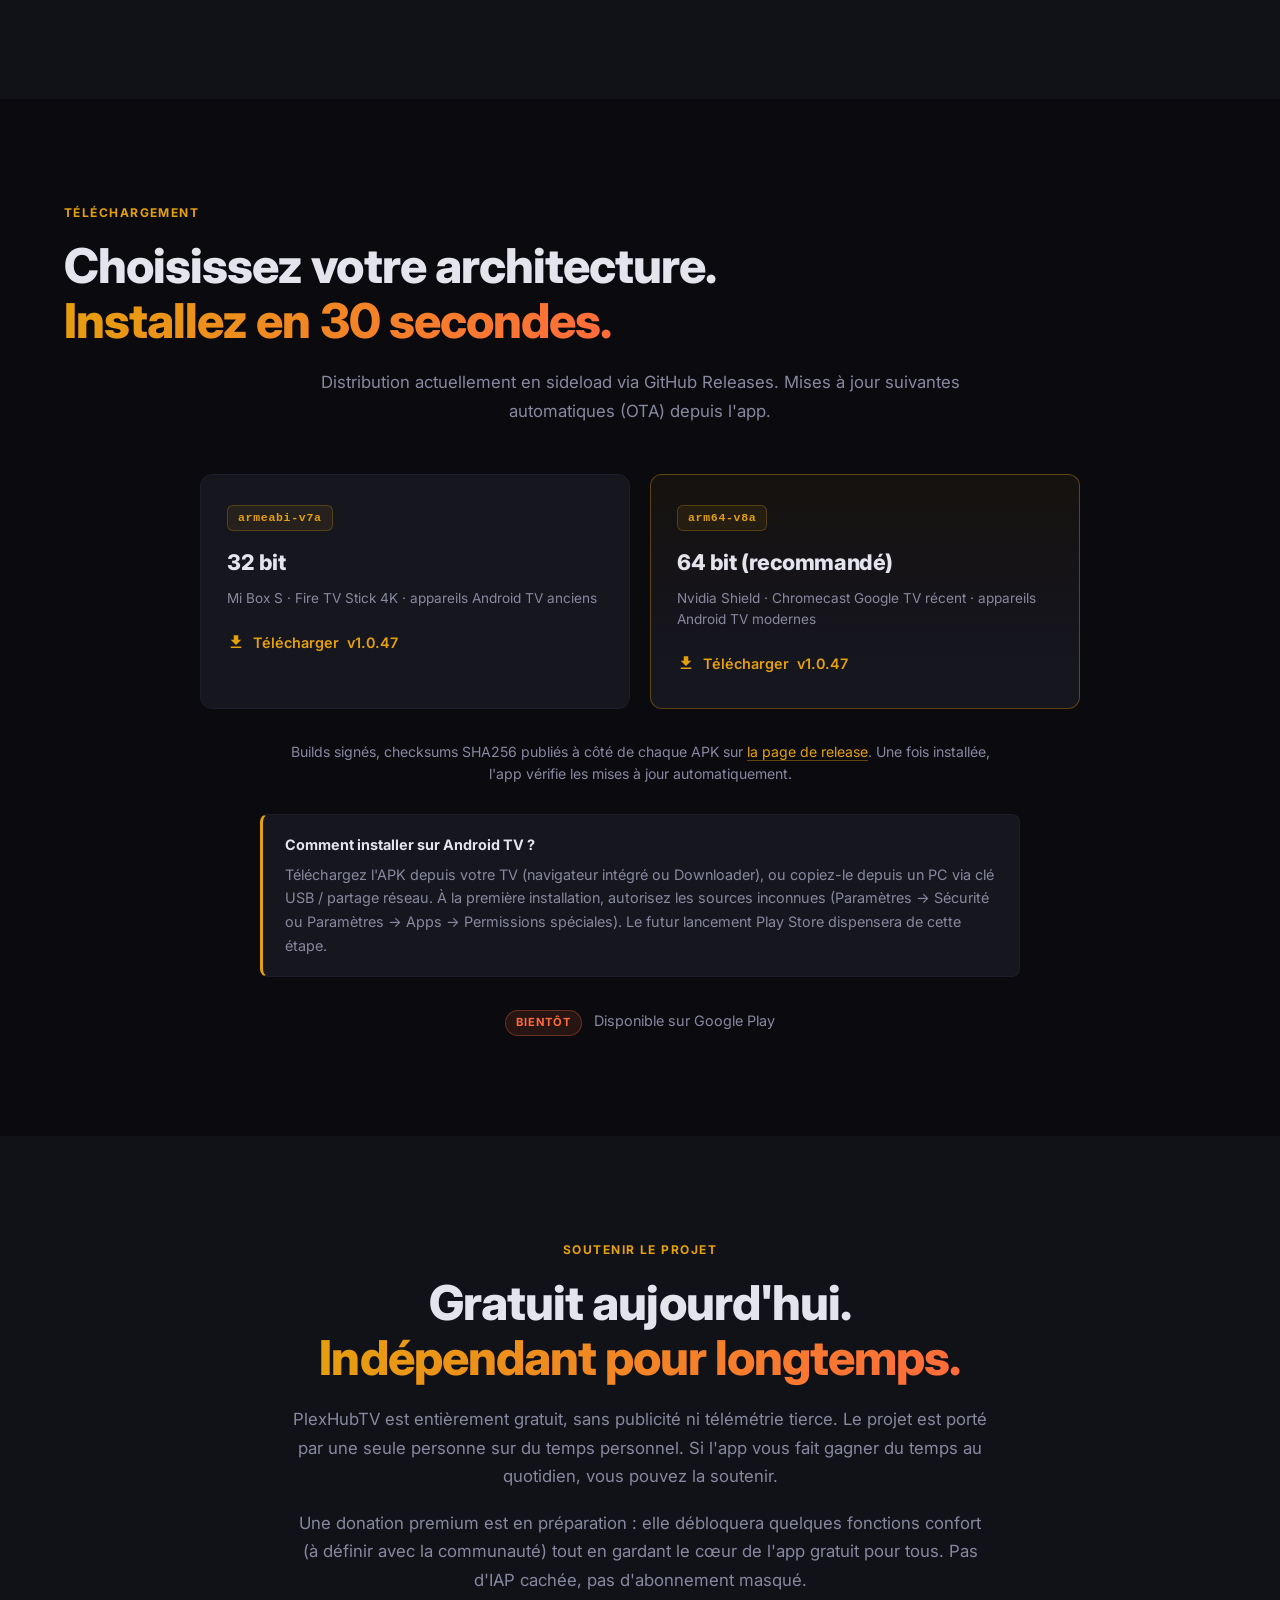
==== commit 4b398bc8: "feat: vidéo pub + présentation FR/EN dans la section démo - video/ : pub et présentation (720p) FR/E" ====
--- a/index.html
+++ b/index.html
@@ -255,10 +255,17 @@
     <div class="container demo-section">
       <span class="section__label">Démo</span>
       <h2 class="section__title">Voyez PlexHubTV<br><span class="text-gradient">en action.</span></h2>
-      <p class="section__text">Quelques secondes pour comprendre la navigation D-pad, le lecteur, le multi-source et le Live TV.</p>
+      <p class="section__text">En une minute : navigation à la télécommande, multi-source, filtres, collections et playlists.</p>
       <div class="demo-video-wrapper">
-        <video class="demo-video" controls playsinline preload="metadata">
-          <source src="Screen_recording_20260312_102054 (1).webm" type="video/webm">
+        <video class="demo-video" controls playsinline preload="none" poster="video/poster-fr.jpg" aria-label="Voyez PlexHubTV en action">
+          <source src="video/plexhubtv-pub-fr.mp4" type="video/mp4">
+          Votre navigateur ne supporte pas la lecture vidéo.
+        </video>
+      </div>
+      <h3 class="demo-more-title">Présentation complète (1 min 10)</h3>
+      <div class="demo-video-wrapper">
+        <video class="demo-video" controls playsinline preload="none" poster="video/poster-fr.jpg" aria-label="Présentation complète (1 min 10)">
+          <source src="video/plexhubtv-presentation-fr.mp4" type="video/mp4">
           Votre navigateur ne supporte pas la lecture vidéo.
         </video>
       </div>
--- a/style.css
+++ b/style.css
@@ -287,6 +287,10 @@
   transform: translateY(0);
   transition: opacity .6s ease, transform .6s ease;
 }
+.demo-more-title {
+  margin: 56px 0 20px;
+  font-size: 1.25rem;
+}
 .demo-video {
   width: 100%;
   display: block;
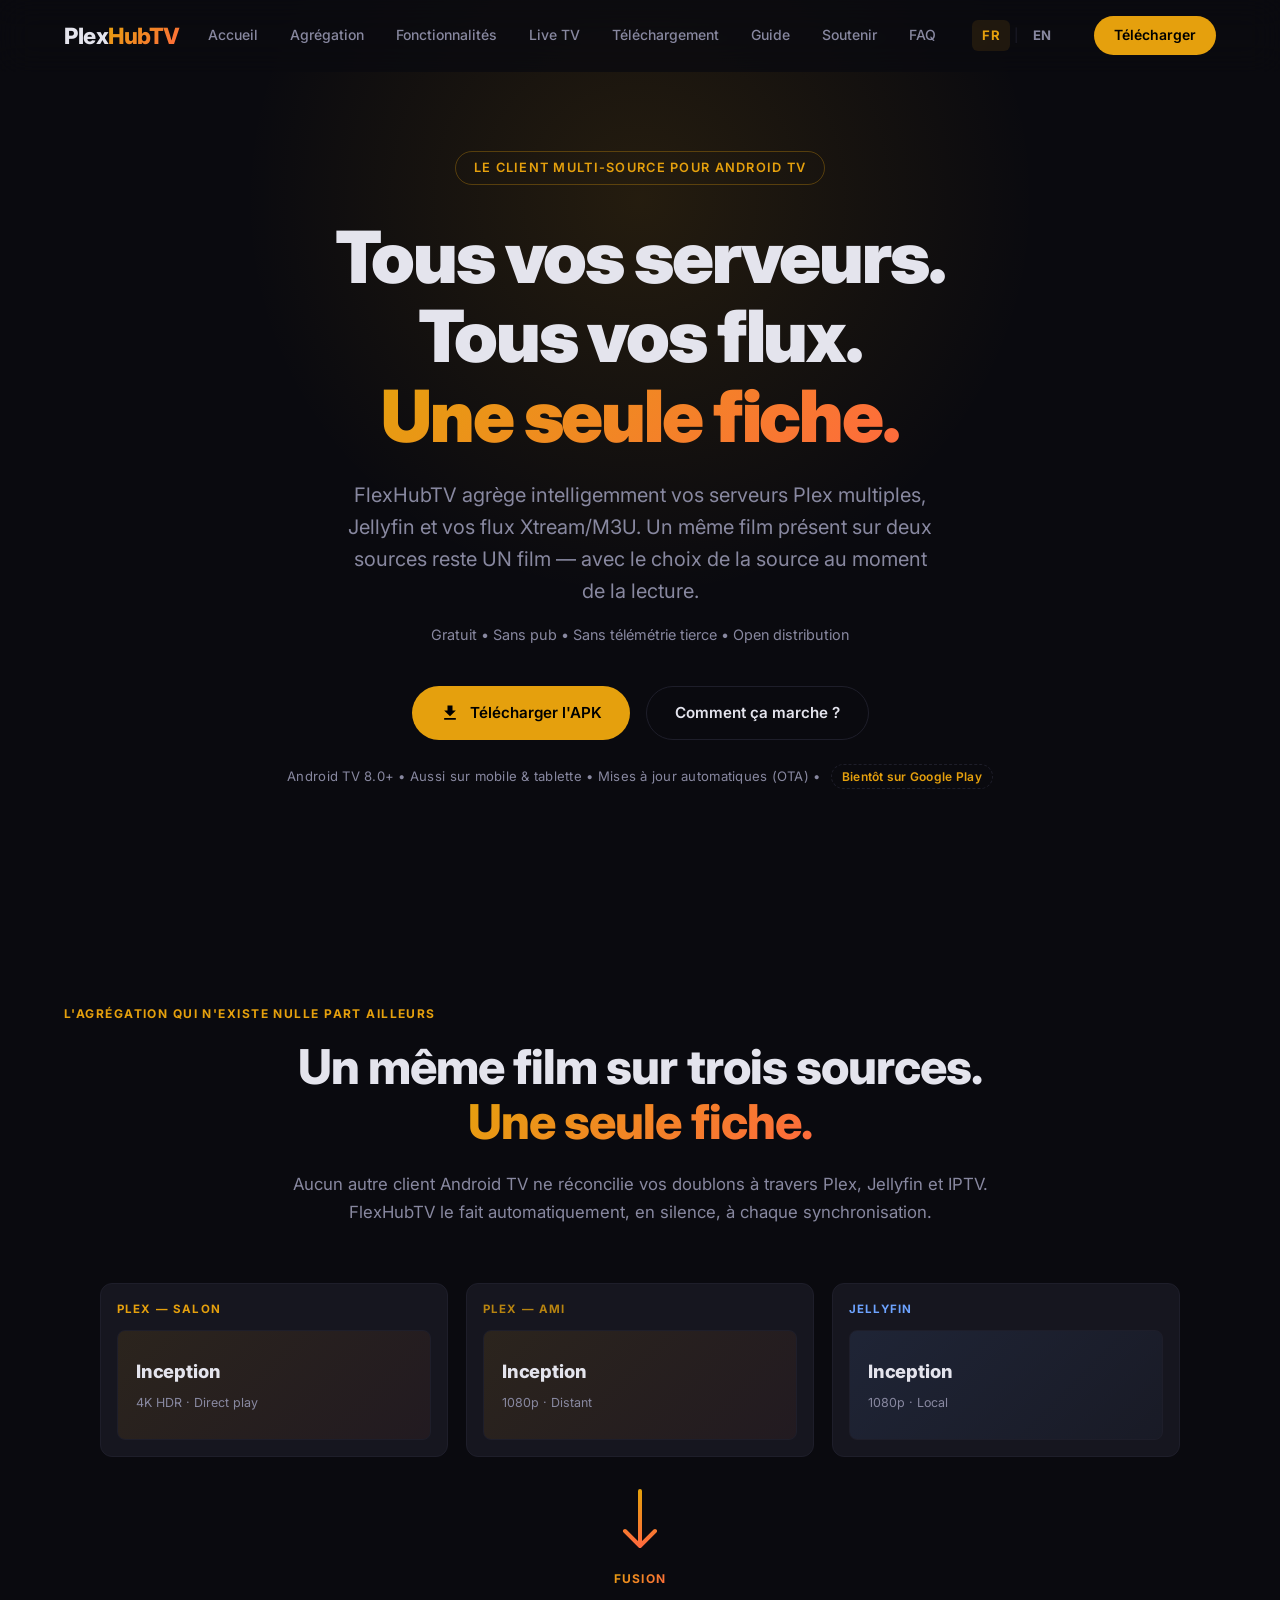
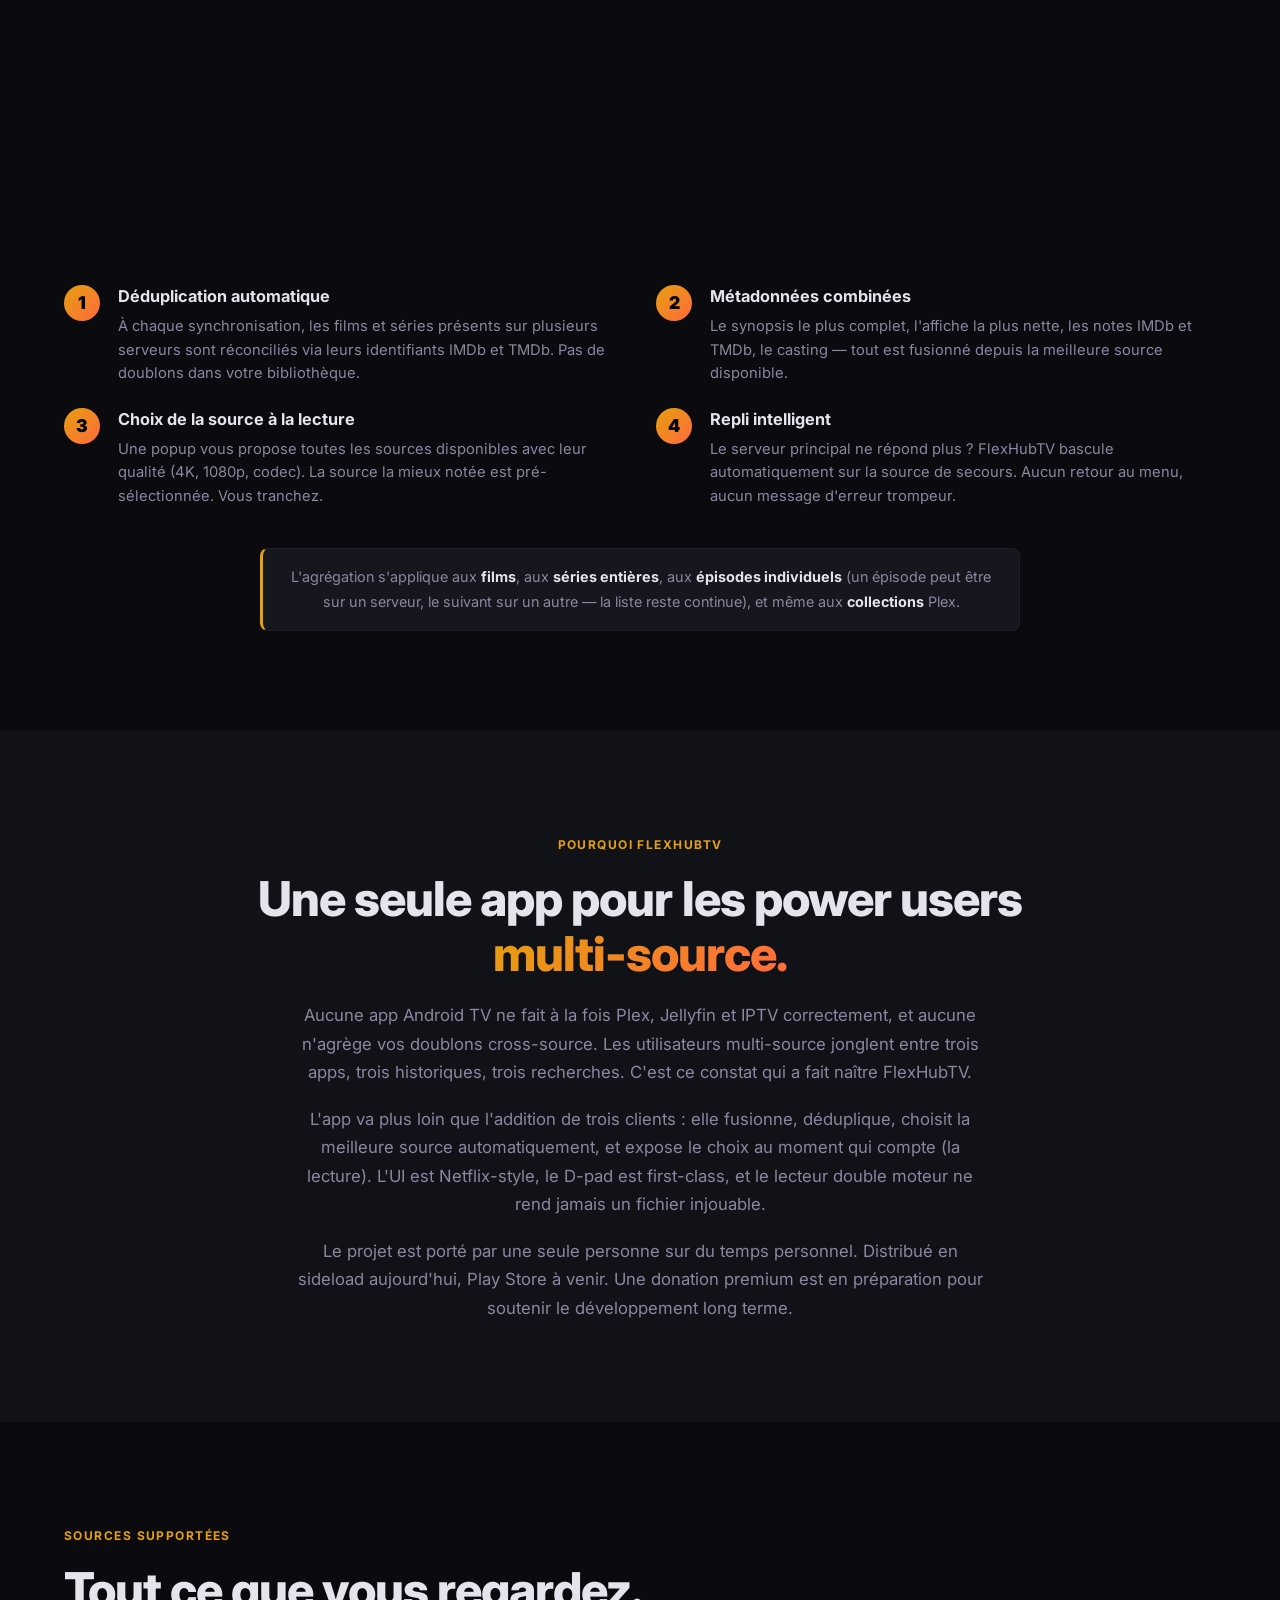
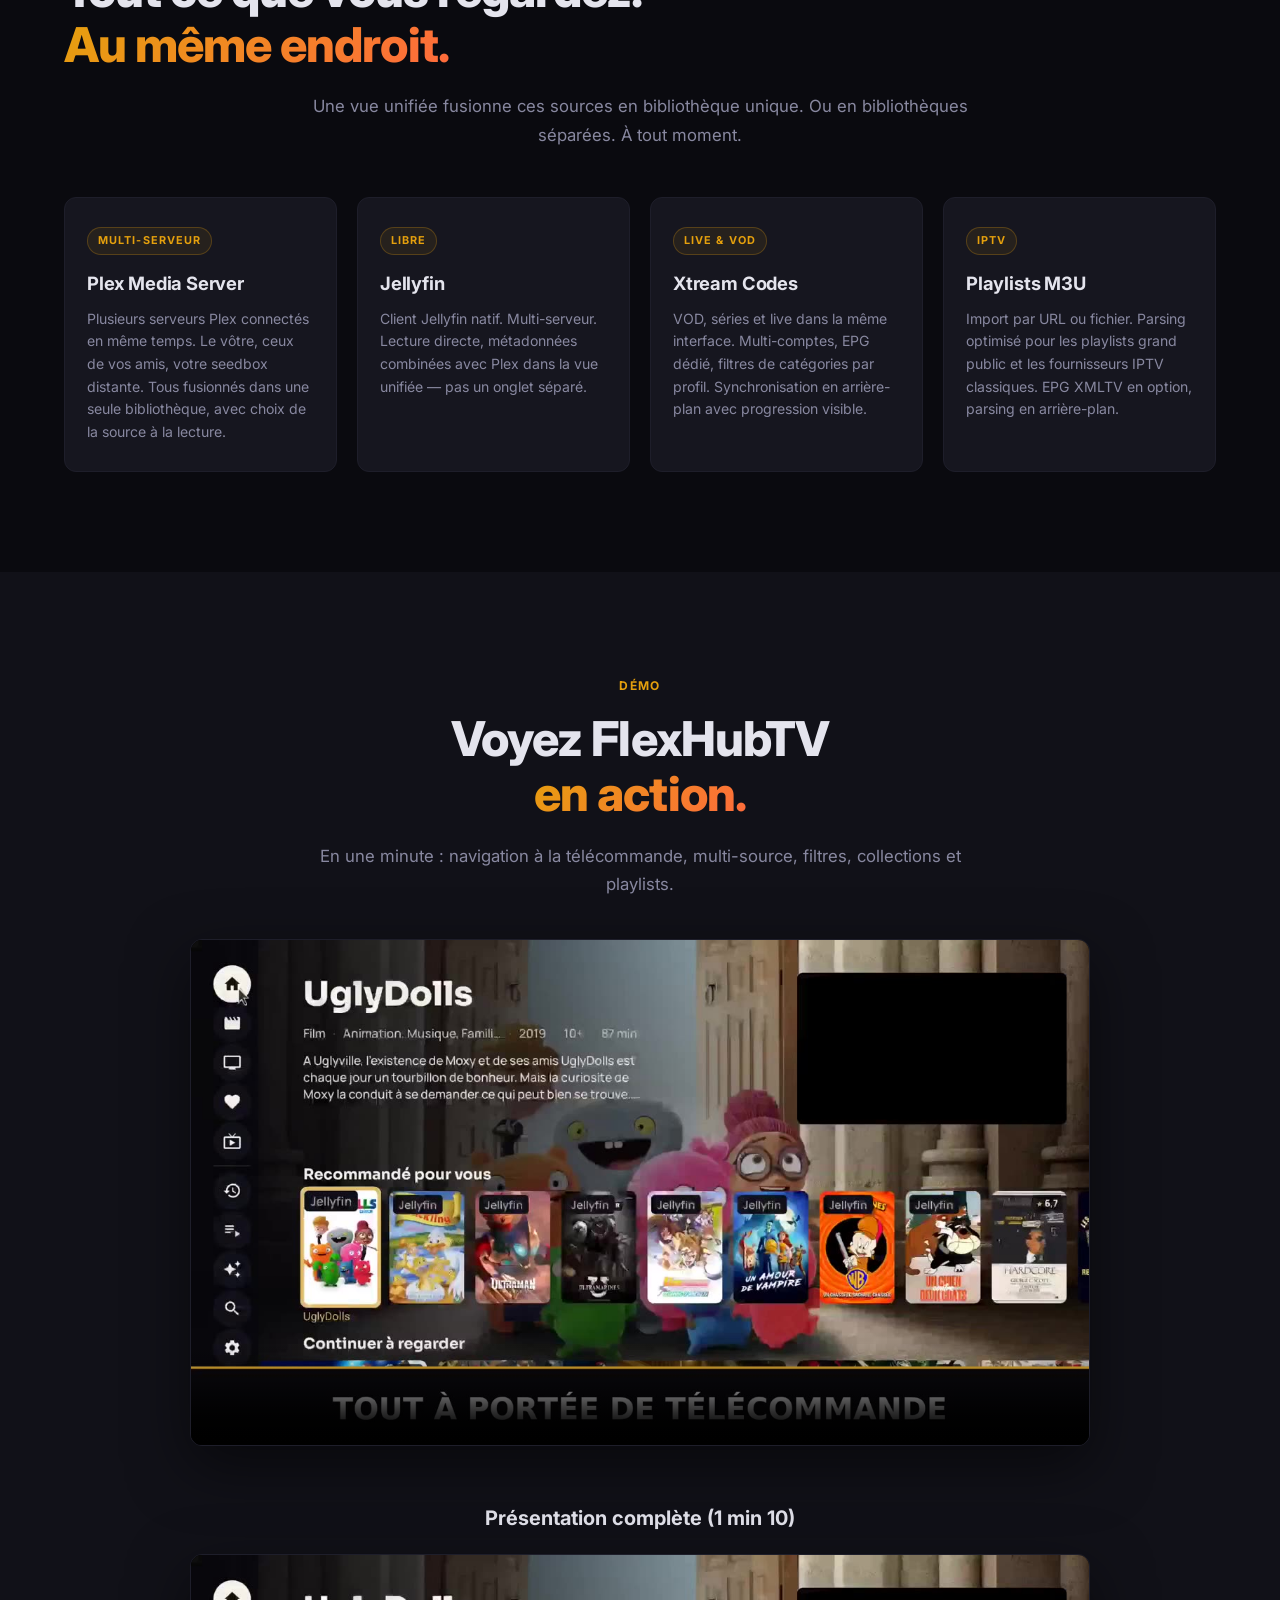
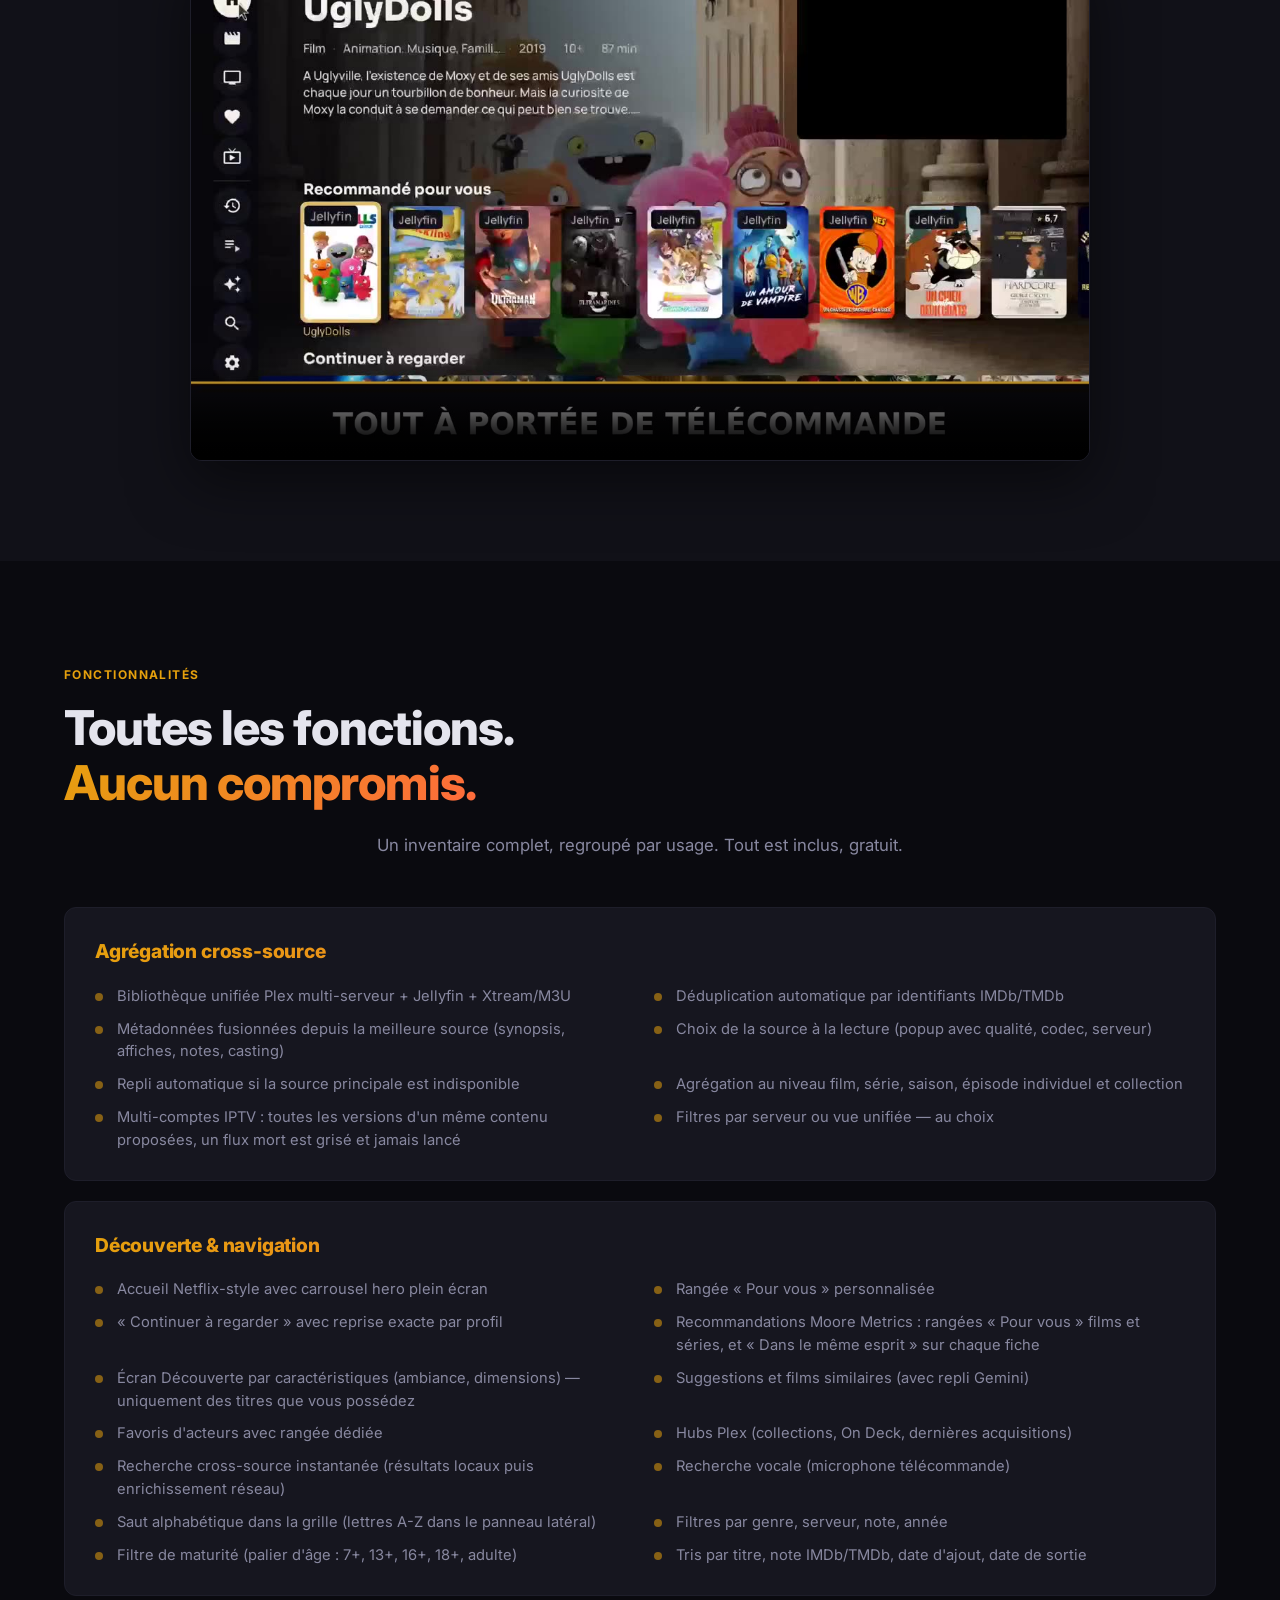
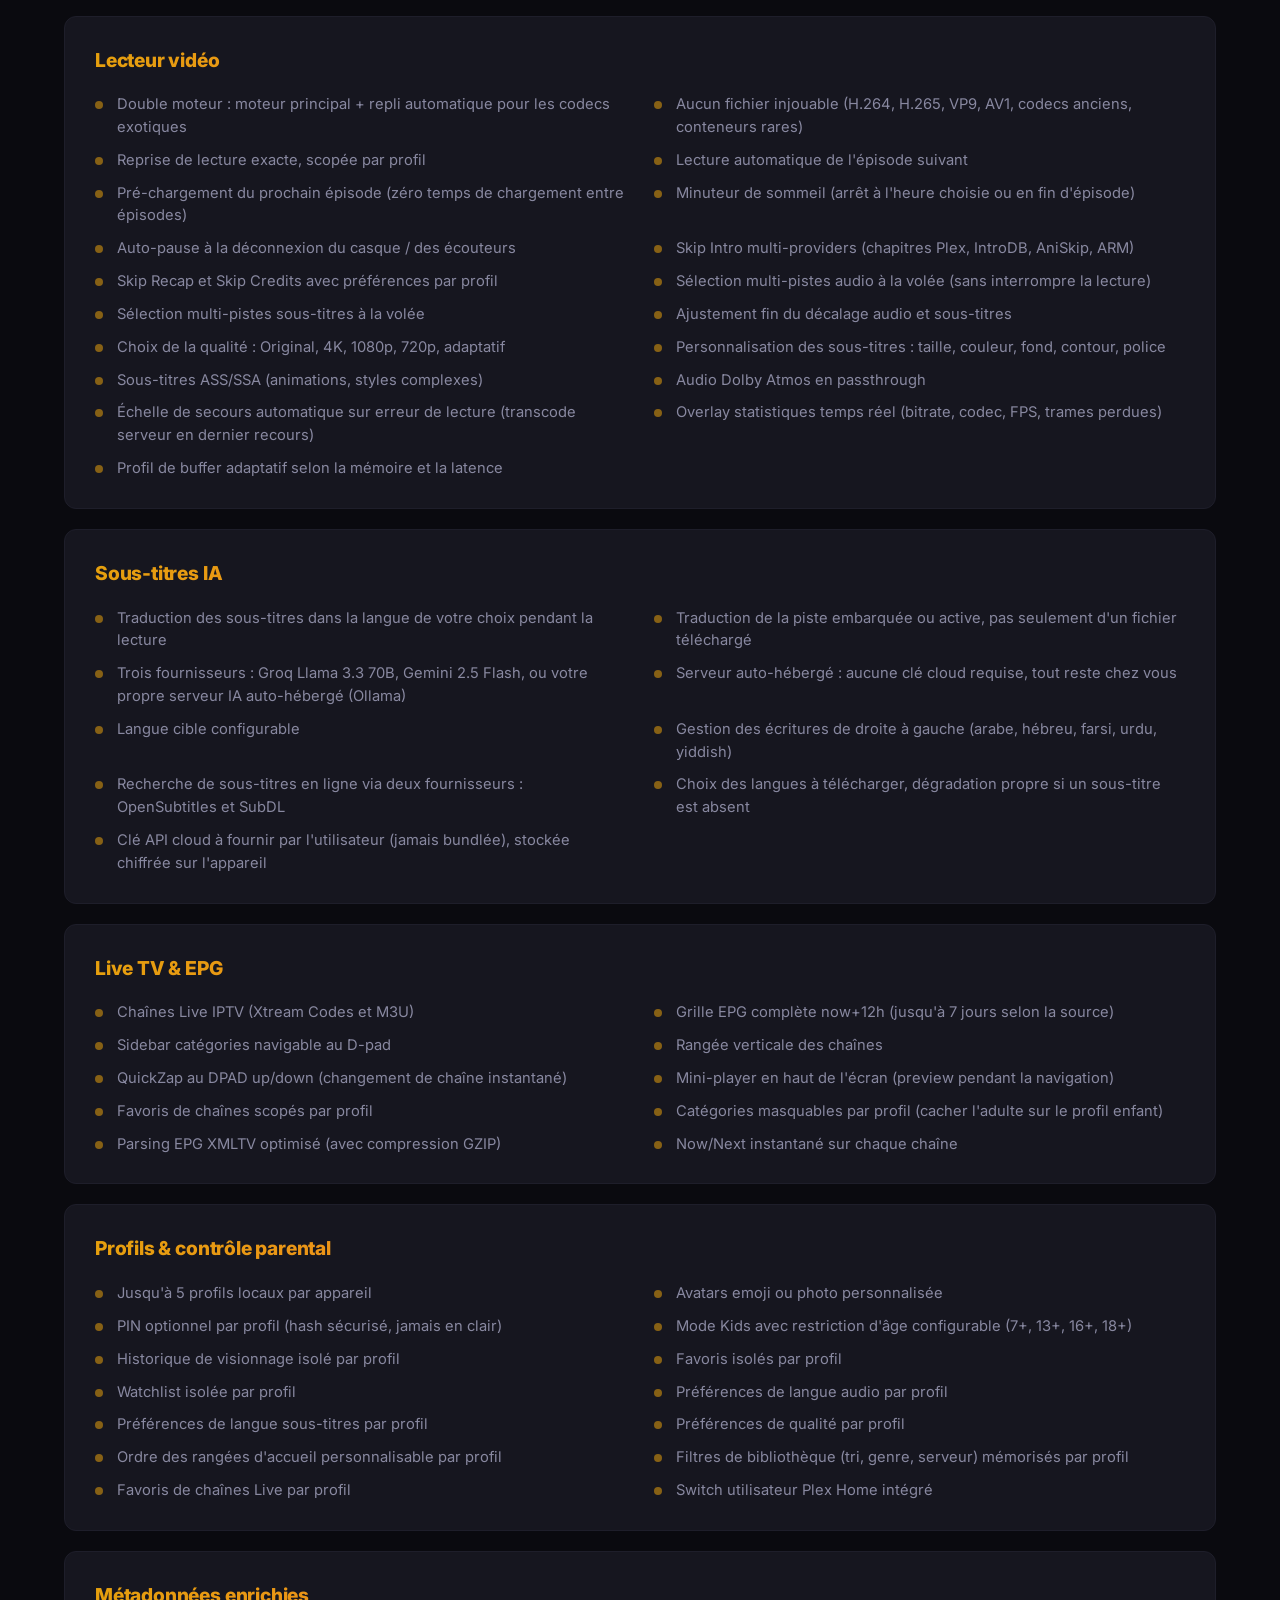
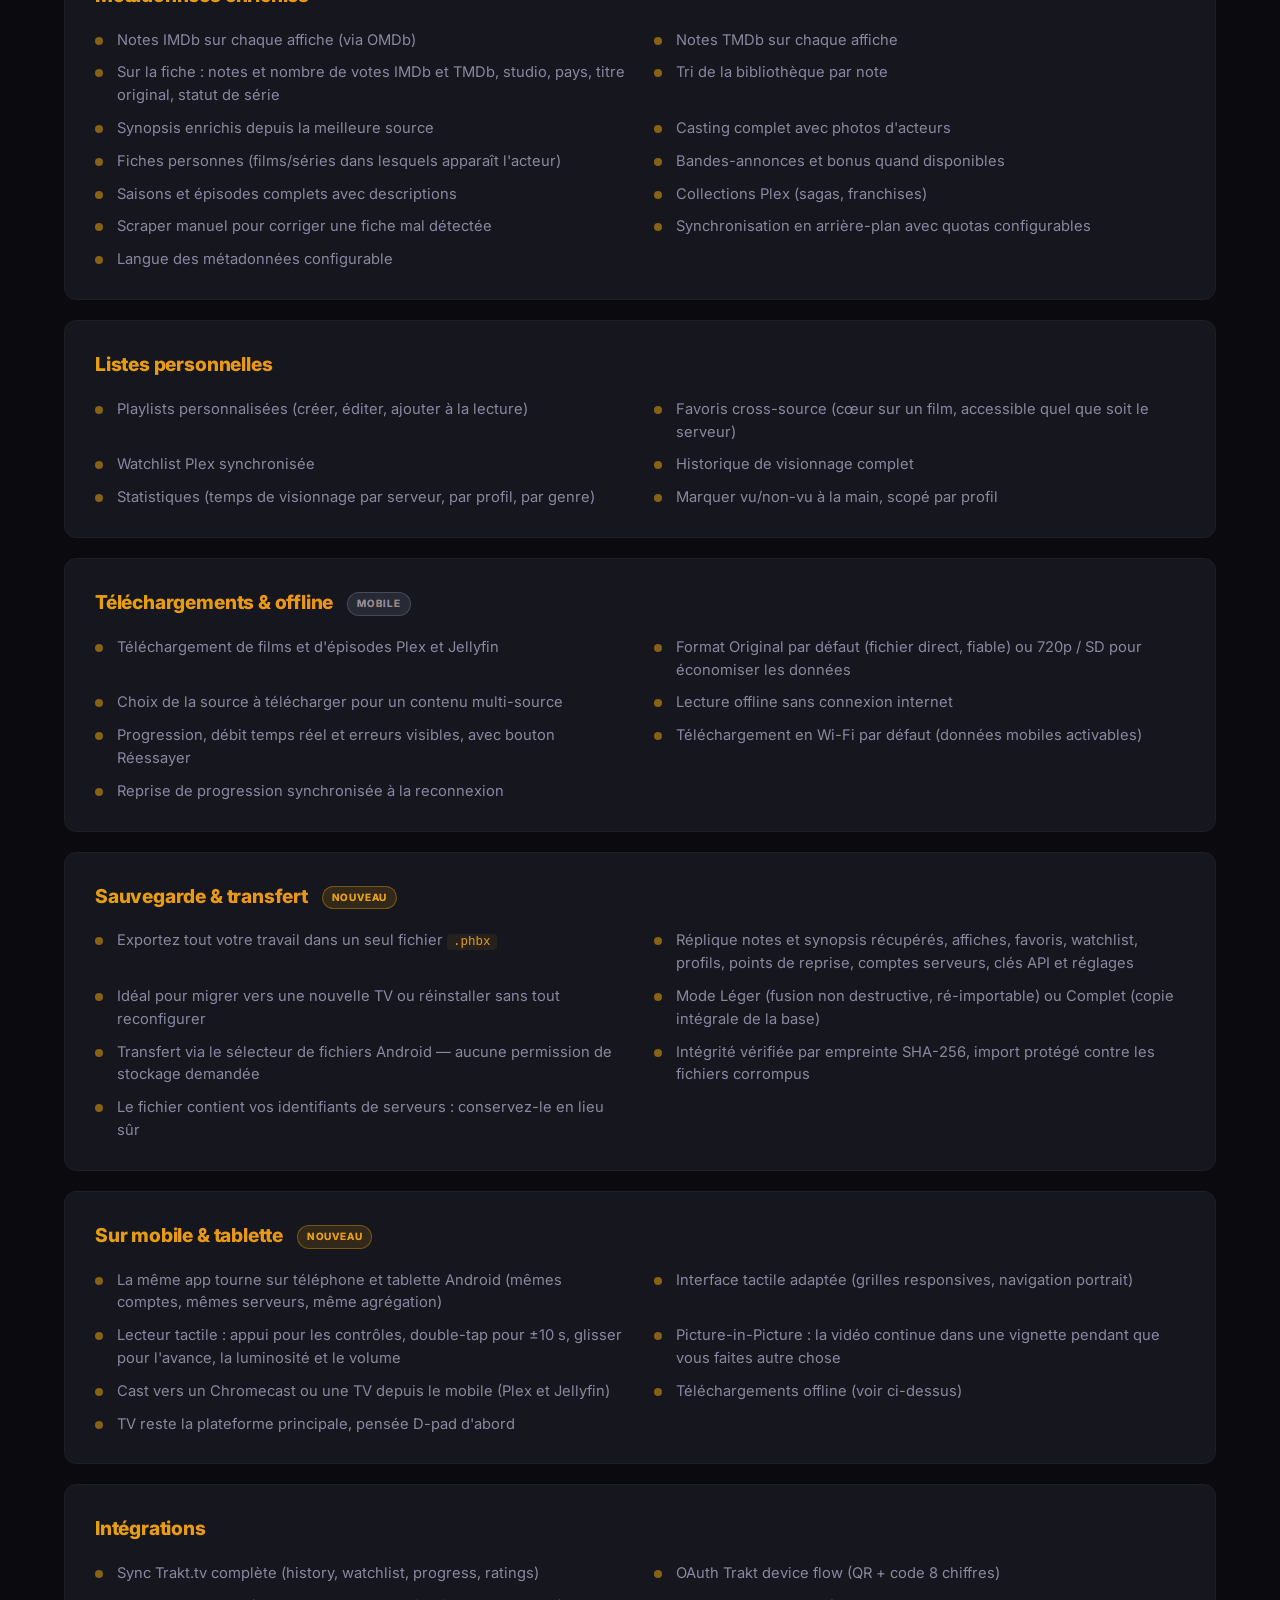
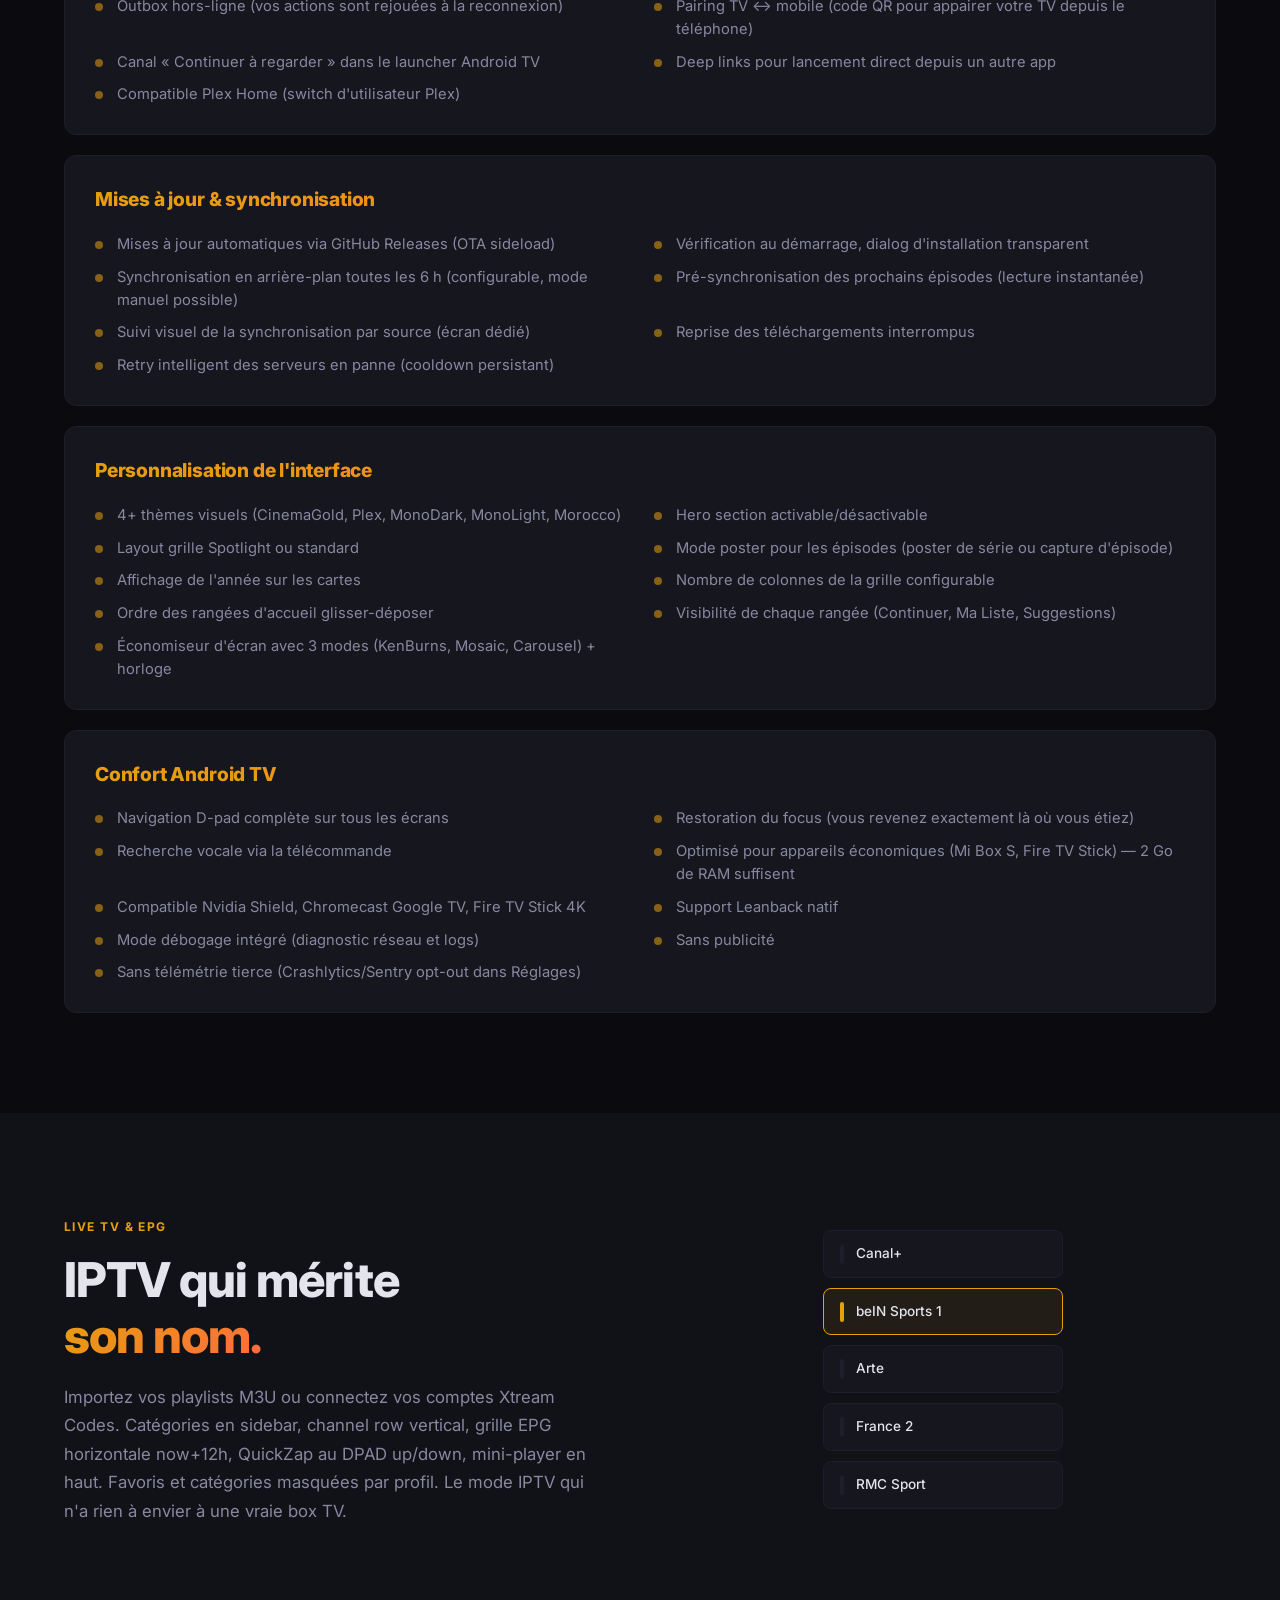
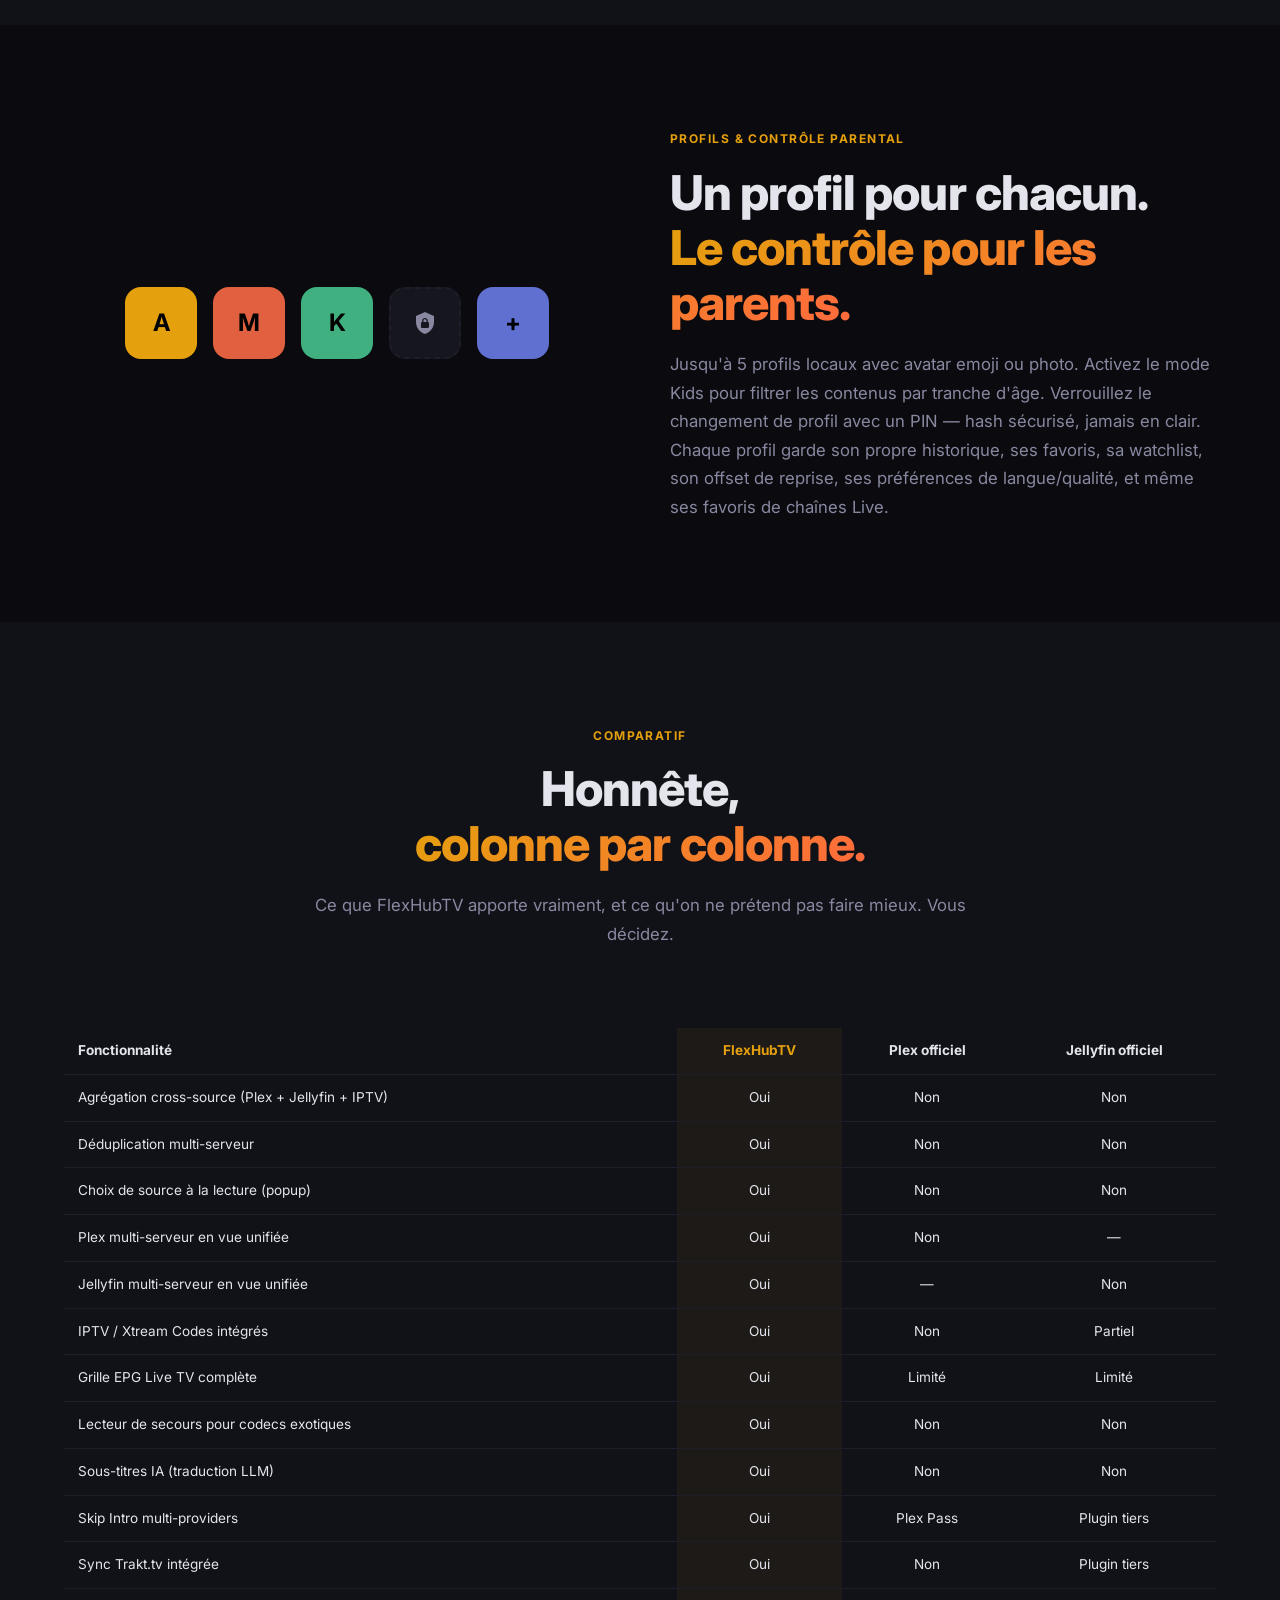
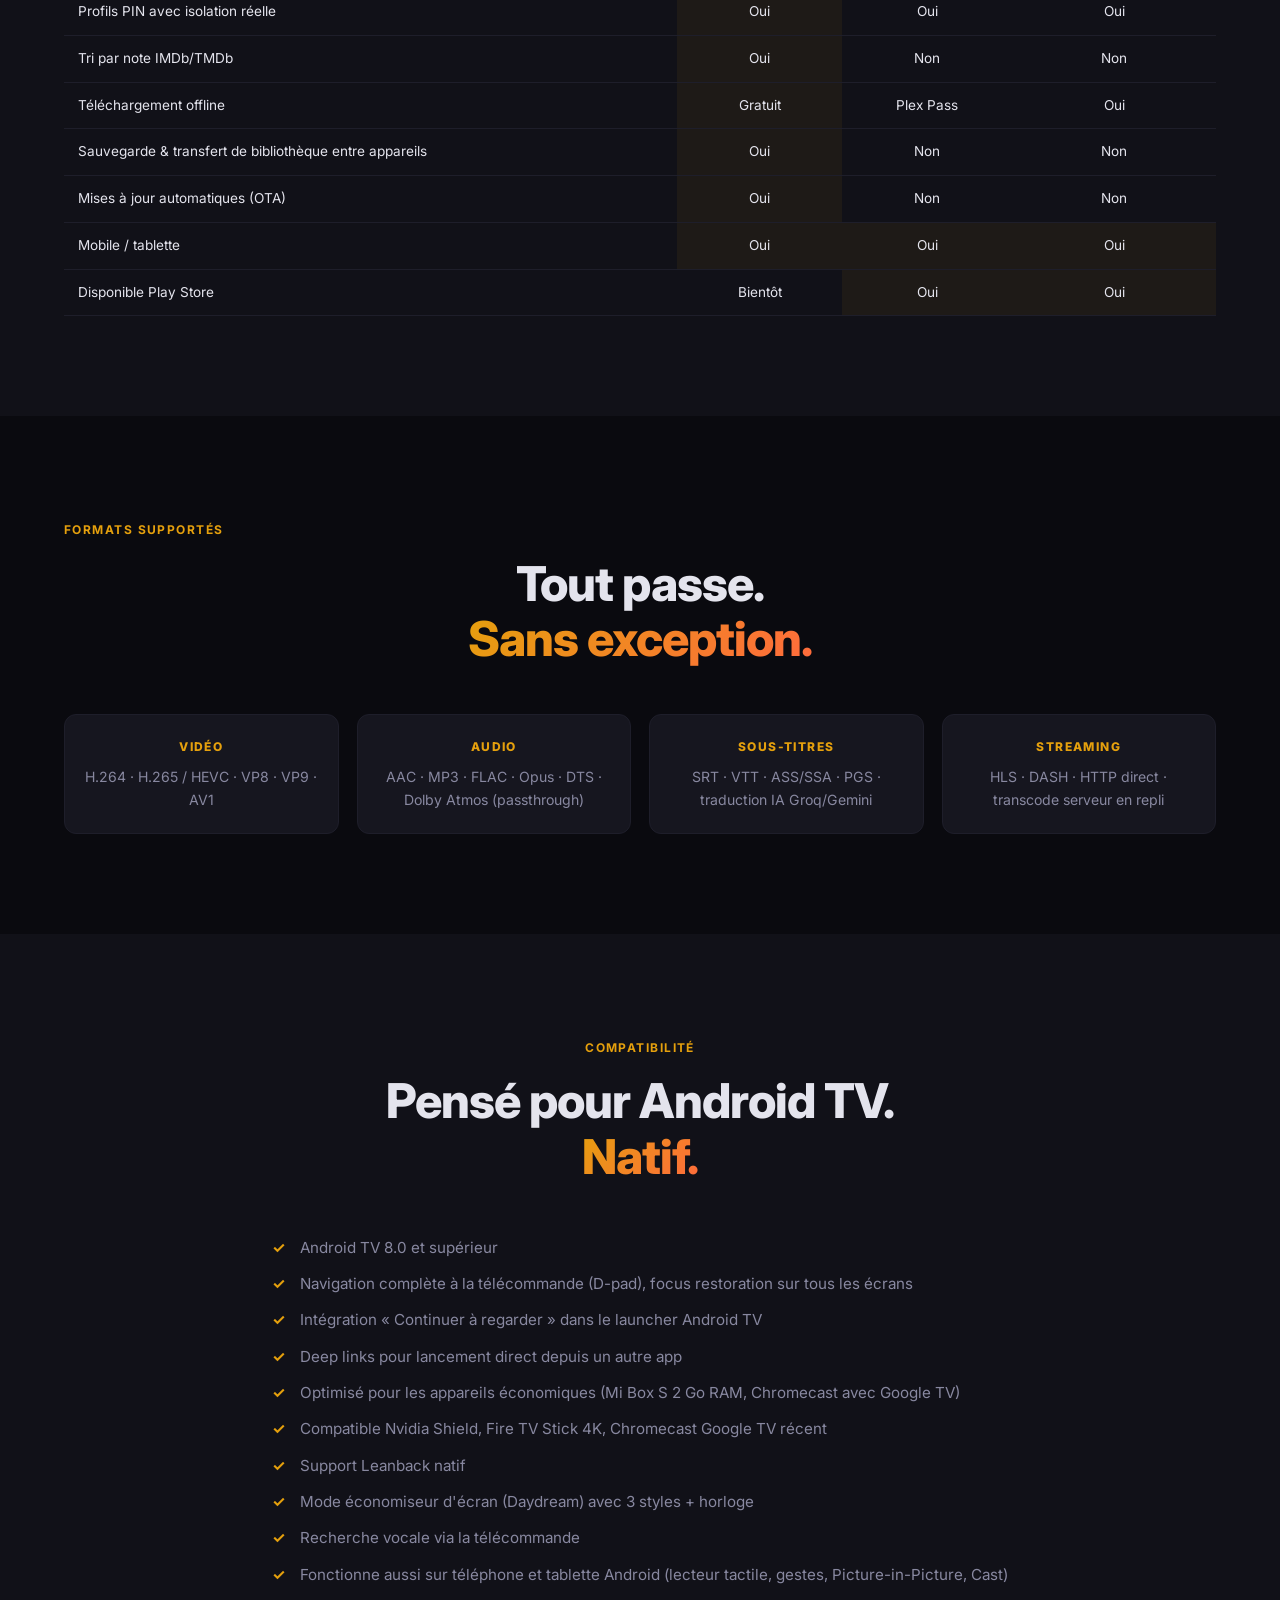
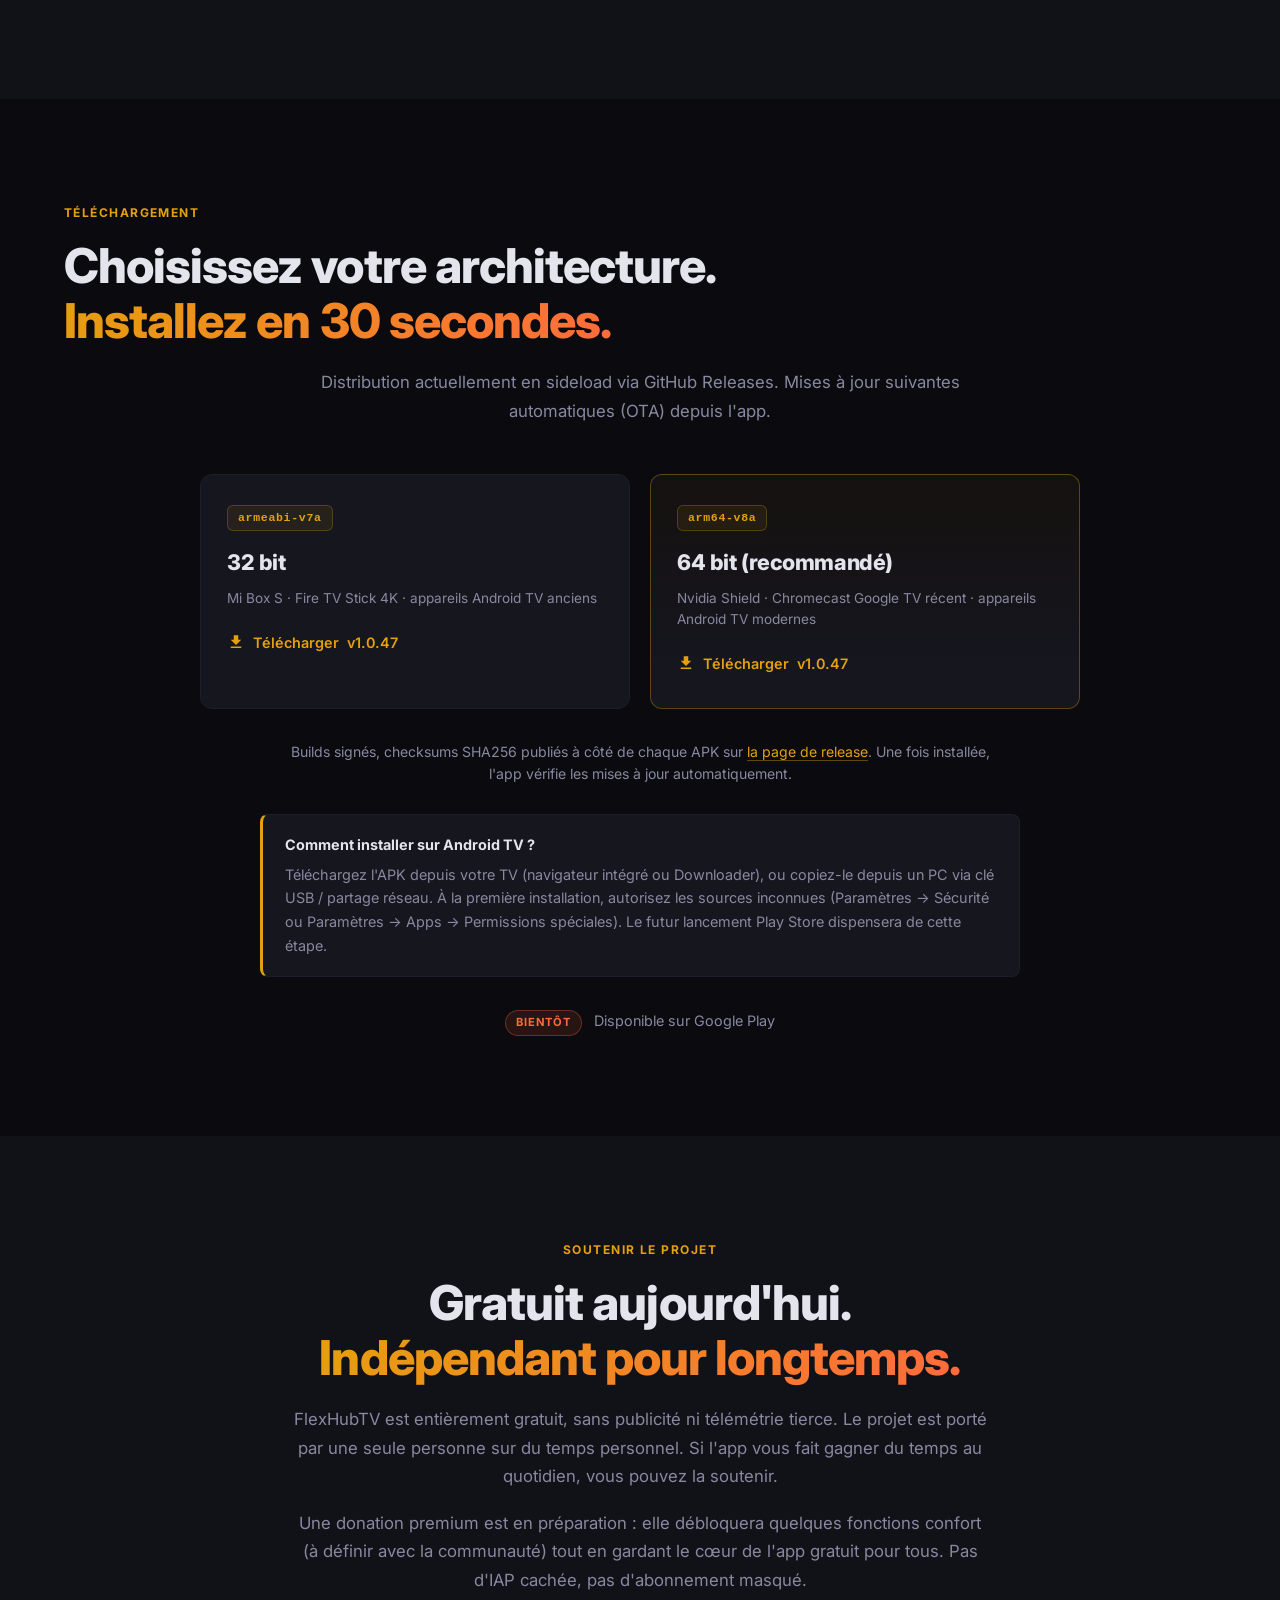
==== commit e6f055df: "Renommage de la marque affichée : PlexHubTV -> FlexHubTV Textes, métadonnées, JSON-LD, manifest et R" ====
--- a/index.html
+++ b/index.html
@@ -3,11 +3,11 @@
 <head>
   <meta charset="UTF-8">
   <meta name="viewport" content="width=device-width, initial-scale=1.0">
-  <title>PlexHubTV — Tous vos serveurs Plex, Jellyfin et IPTV fusionnés sur Android TV</title>
-
-  <meta name="description" content="PlexHubTV agrège vos serveurs Plex multiples, Jellyfin et flux IPTV/Xtream dans une seule bibliothèque. Un même film présent sur plusieurs sources reste une seule fiche, avec choix de la source à la lecture. Profils PIN, sous-titres IA, Skip Intro, Live TV avec EPG. Gratuit.">
+  <title>FlexHubTV — Tous vos serveurs Plex, Jellyfin et IPTV fusionnés sur Android TV</title>
+
+  <meta name="description" content="FlexHubTV agrège vos serveurs Plex multiples, Jellyfin et flux IPTV/Xtream dans une seule bibliothèque. Un même film présent sur plusieurs sources reste une seule fiche, avec choix de la source à la lecture. Profils PIN, sous-titres IA, Skip Intro, Live TV avec EPG. Gratuit.">
   <meta name="keywords" content="plex multi serveur android tv, agregation plex jellyfin, plex jellyfin client unique, iptv android tv, xtream android tv, fusion bibliotheques plex, multi source client tv, plex meilleur client android tv">
-  <meta name="author" content="PlexHubTV">
+  <meta name="author" content="FlexHubTV">
   <meta name="theme-color" content="#0a0a0f">
   <link rel="canonical" href="https://www.plexhubtv.uk/">
   <link rel="alternate" hreflang="fr" href="https://www.plexhubtv.uk/">
@@ -26,17 +26,17 @@
   <meta property="og:type" content="website">
   <meta property="og:locale" content="fr_FR">
   <meta property="og:url" content="https://www.plexhubtv.uk/">
-  <meta property="og:title" content="PlexHubTV — Tous vos serveurs Plex, Jellyfin et IPTV fusionnés">
+  <meta property="og:title" content="FlexHubTV — Tous vos serveurs Plex, Jellyfin et IPTV fusionnés">
   <meta property="og:description" content="Une seule bibliothèque pour tous vos serveurs Plex, Jellyfin et flux IPTV. Un même film sur plusieurs sources = une seule fiche, avec choix de la source à la lecture.">
-  <meta property="og:site_name" content="PlexHubTV">
+  <meta property="og:site_name" content="FlexHubTV">
   <meta property="og:image" content="https://www.plexhubtv.uk/og-image.png">
   <meta property="og:image:width" content="1200">
   <meta property="og:image:height" content="630">
-  <meta property="og:image:alt" content="PlexHubTV — Interface Android TV avec agrégation multi-source">
+  <meta property="og:image:alt" content="FlexHubTV — Interface Android TV avec agrégation multi-source">
 
   <!-- Twitter -->
   <meta name="twitter:card" content="summary_large_image">
-  <meta name="twitter:title" content="PlexHubTV — Plex, Jellyfin et IPTV fusionnés sur Android TV">
+  <meta name="twitter:title" content="FlexHubTV — Plex, Jellyfin et IPTV fusionnés sur Android TV">
   <meta name="twitter:description" content="Tous vos serveurs Plex, Jellyfin et flux IPTV dans une seule bibliothèque. Un même film, une seule fiche, choix de la source au lancement.">
   <meta name="twitter:image" content="https://www.plexhubtv.uk/og-image.png">
 
@@ -50,7 +50,7 @@
   {
     "@context": "https://schema.org",
     "@type": "SoftwareApplication",
-    "name": "PlexHubTV",
+    "name": "FlexHubTV",
     "operatingSystem": "Android TV 8.0+",
     "applicationCategory": "MultimediaApplication",
     "description": "Client Android TV (aussi mobile et tablette) unifié pour Plex multi-serveur, Jellyfin et IPTV/Xtream avec agrégation cross-source. Un même film présent sur plusieurs serveurs reste une seule fiche, avec choix de la source au lancement. Lecteur double moteur, profils PIN, sous-titres IA, Skip Intro multi-providers, EPG Live TV, sync Trakt, sauvegarde et transfert de bibliothèque entre appareils, Cast, OTA self-update.",
@@ -101,7 +101,7 @@
     <div class="container hero__inner">
       <p class="hero__badge">Le client multi-source pour Android TV</p>
       <h1 class="hero__title">Tous vos serveurs. Tous vos flux.<br><span class="text-gradient">Une seule fiche.</span></h1>
-      <p class="hero__subtitle">PlexHubTV agrège intelligemment vos serveurs Plex multiples, Jellyfin et vos flux Xtream/M3U. Un même film présent sur deux sources reste UN film — avec le choix de la source au moment de la lecture.</p>
+      <p class="hero__subtitle">FlexHubTV agrège intelligemment vos serveurs Plex multiples, Jellyfin et vos flux Xtream/M3U. Un même film présent sur deux sources reste UN film — avec le choix de la source au moment de la lecture.</p>
       <p class="hero__tagline">Gratuit &bull; Sans pub &bull; Sans télémétrie tierce &bull; Open distribution</p>
       <div class="hero__actions">
         <a href="#telecharger" class="btn btn--primary">
@@ -120,7 +120,7 @@
     <div class="container">
       <span class="section__label">L'agrégation qui n'existe nulle part ailleurs</span>
       <h2 class="section__title section__title--center">Un même film sur trois sources.<br><span class="text-gradient">Une seule fiche.</span></h2>
-      <p class="section__text section__text--center">Aucun autre client Android TV ne réconcilie vos doublons à travers Plex, Jellyfin et IPTV. PlexHubTV le fait automatiquement, en silence, à chaque synchronisation.</p>
+      <p class="section__text section__text--center">Aucun autre client Android TV ne réconcilie vos doublons à travers Plex, Jellyfin et IPTV. FlexHubTV le fait automatiquement, en silence, à chaque synchronisation.</p>
 
       <!-- Visuel agrégation -->
       <div class="aggregation-visual">
@@ -199,7 +199,7 @@
           <div class="agg-point__num">4</div>
           <div>
             <strong class="agg-point__title">Repli intelligent</strong>
-            <p class="agg-point__text">Le serveur principal ne répond plus ? PlexHubTV bascule automatiquement sur la source de secours. Aucun retour au menu, aucun message d'erreur trompeur.</p>
+            <p class="agg-point__text">Le serveur principal ne répond plus ? FlexHubTV bascule automatiquement sur la source de secours. Aucun retour au menu, aucun message d'erreur trompeur.</p>
           </div>
         </div>
       </div>
@@ -211,9 +211,9 @@
   <!-- ========== POURQUOI ========== -->
   <section class="section section--dark" id="pourquoi">
     <div class="container section--narrow">
-      <span class="section__label">Pourquoi PlexHubTV</span>
+      <span class="section__label">Pourquoi FlexHubTV</span>
       <h2 class="section__title">Une seule app pour les power users<br><span class="text-gradient">multi-source.</span></h2>
-      <p class="section__text">Aucune app Android TV ne fait à la fois Plex, Jellyfin et IPTV correctement, et aucune n'agrège vos doublons cross-source. Les utilisateurs multi-source jonglent entre trois apps, trois historiques, trois recherches. C'est ce constat qui a fait naître PlexHubTV.</p>
+      <p class="section__text">Aucune app Android TV ne fait à la fois Plex, Jellyfin et IPTV correctement, et aucune n'agrège vos doublons cross-source. Les utilisateurs multi-source jonglent entre trois apps, trois historiques, trois recherches. C'est ce constat qui a fait naître FlexHubTV.</p>
       <p class="section__text">L'app va plus loin que l'addition de trois clients : elle fusionne, déduplique, choisit la meilleure source automatiquement, et expose le choix au moment qui compte (la lecture). L'UI est Netflix-style, le D-pad est first-class, et le lecteur double moteur ne rend jamais un fichier injouable.</p>
       <p class="section__text">Le projet est porté par une seule personne sur du temps personnel. Distribué en sideload aujourd'hui, Play Store à venir. Une donation premium est en préparation pour soutenir le développement long terme.</p>
     </div>
@@ -254,10 +254,10 @@
   <section class="section section--dark" id="demo">
     <div class="container demo-section">
       <span class="section__label">Démo</span>
-      <h2 class="section__title">Voyez PlexHubTV<br><span class="text-gradient">en action.</span></h2>
+      <h2 class="section__title">Voyez FlexHubTV<br><span class="text-gradient">en action.</span></h2>
       <p class="section__text">En une minute : navigation à la télécommande, multi-source, filtres, collections et playlists.</p>
       <div class="demo-video-wrapper">
-        <video class="demo-video" controls playsinline preload="none" poster="video/poster-fr.jpg" aria-label="Voyez PlexHubTV en action">
+        <video class="demo-video" controls playsinline preload="none" poster="video/poster-fr.jpg" aria-label="Voyez FlexHubTV en action">
           <source src="video/plexhubtv-pub-fr.mp4" type="video/mp4">
           Votre navigateur ne supporte pas la lecture vidéo.
         </video>
@@ -594,13 +594,13 @@
     <div class="container">
       <span class="section__label">Comparatif</span>
       <h2 class="section__title">Honnête,<br><span class="text-gradient">colonne par colonne.</span></h2>
-      <p class="section__text section__text--center">Ce que PlexHubTV apporte vraiment, et ce qu'on ne prétend pas faire mieux. Vous décidez.</p>
+      <p class="section__text section__text--center">Ce que FlexHubTV apporte vraiment, et ce qu'on ne prétend pas faire mieux. Vous décidez.</p>
       <div class="specs-table-wrapper">
         <table class="compare-table compare-table--3col">
           <thead>
             <tr>
               <th>Fonctionnalité</th>
-              <th class="compare-table__highlight">PlexHubTV</th>
+              <th class="compare-table__highlight">FlexHubTV</th>
               <th>Plex officiel</th>
               <th>Jellyfin officiel</th>
             </tr>
@@ -723,7 +723,7 @@
     <div class="container section--narrow">
       <span class="section__label">Soutenir le projet</span>
       <h2 class="section__title">Gratuit aujourd'hui.<br><span class="text-gradient">Indépendant pour longtemps.</span></h2>
-      <p class="section__text">PlexHubTV est entièrement gratuit, sans publicité ni télémétrie tierce. Le projet est porté par une seule personne sur du temps personnel. Si l'app vous fait gagner du temps au quotidien, vous pouvez la soutenir.</p>
+      <p class="section__text">FlexHubTV est entièrement gratuit, sans publicité ni télémétrie tierce. Le projet est porté par une seule personne sur du temps personnel. Si l'app vous fait gagner du temps au quotidien, vous pouvez la soutenir.</p>
       <p class="section__text">Une donation premium est en préparation : elle débloquera quelques fonctions confort (à définir avec la communauté) tout en gardant le cœur de l'app gratuit pour tous. Pas d'IAP cachée, pas d'abonnement masqué.</p>
       <div class="support-actions">
         <button class="btn btn--primary btn--disabled" disabled aria-disabled="true">
@@ -753,7 +753,7 @@
         <div class="roadmap-item roadmap-item--done">
           <div class="roadmap-item__status">Nouveau</div>
           <h3 class="roadmap-item__title">Mobile, tablette & Cast</h3>
-          <p class="roadmap-item__text">PlexHubTV tourne désormais sur téléphone et tablette Android : lecteur tactile, gestes, Picture-in-Picture, et Cast vers un Chromecast ou une TV. La TV reste la plateforme principale.</p>
+          <p class="roadmap-item__text">FlexHubTV tourne désormais sur téléphone et tablette Android : lecteur tactile, gestes, Picture-in-Picture, et Cast vers un Chromecast ou une TV. La TV reste la plateforme principale.</p>
         </div>
         <div class="roadmap-item roadmap-item--soon">
           <div class="roadmap-item__status">Bientôt</div>
@@ -791,7 +791,7 @@
             <span class="faq-item__icon">+</span>
           </button>
           <div class="faq-item__answer">
-            <p>À chaque synchronisation, PlexHubTV récupère les identifiants IMDb et TMDb de vos films et séries sur chaque serveur. Si un même identifiant apparaît sur plusieurs serveurs (par exemple un même film sur votre Plex et le Jellyfin d'un ami), les fiches sont fusionnées en une seule entrée. Au lancement, une popup vous propose toutes les sources disponibles avec leur qualité, et la mieux notée est pré-sélectionnée.</p>
+            <p>À chaque synchronisation, FlexHubTV récupère les identifiants IMDb et TMDb de vos films et séries sur chaque serveur. Si un même identifiant apparaît sur plusieurs serveurs (par exemple un même film sur votre Plex et le Jellyfin d'un ami), les fiches sont fusionnées en une seule entrée. Au lancement, une popup vous propose toutes les sources disponibles avec leur qualité, et la mieux notée est pré-sélectionnée.</p>
           </div>
         </div>
         <div class="faq-item">
@@ -805,7 +805,7 @@
         </div>
         <div class="faq-item">
           <button class="faq-item__question" aria-expanded="false">
-            PlexHubTV est-il gratuit ?
+            FlexHubTV est-il gratuit ?
             <span class="faq-item__icon">+</span>
           </button>
           <div class="faq-item__answer">
@@ -845,7 +845,7 @@
             <span class="faq-item__icon">+</span>
           </button>
           <div class="faq-item__answer">
-            <p>Pour un film présent sur plusieurs sources, PlexHubTV bascule automatiquement sur la source de secours. Pour un film exclusif à un serveur éteint, la fiche reste visible (bibliothèque persistante) mais la lecture est désactivée jusqu'au retour du serveur, avec un retry intelligent en arrière-plan.</p>
+            <p>Pour un film présent sur plusieurs sources, FlexHubTV bascule automatiquement sur la source de secours. Pour un film exclusif à un serveur éteint, la fiche reste visible (bibliothèque persistante) mais la lecture est désactivée jusqu'au retour du serveur, avec un retry intelligent en arrière-plan.</p>
           </div>
         </div>
         <div class="faq-item">
@@ -895,7 +895,7 @@
         </div>
         <div class="faq-item">
           <button class="faq-item__question" aria-expanded="false">
-            PlexHubTV fonctionne-t-il sur téléphone et tablette ?
+            FlexHubTV fonctionne-t-il sur téléphone et tablette ?
             <span class="faq-item__icon">+</span>
           </button>
           <div class="faq-item__answer">
@@ -922,7 +922,7 @@
       <p class="section__text">Téléchargez l'APK adapté à votre TV. Les mises à jour suivantes arriveront toutes seules.</p>
       <a href="#telecharger" class="btn btn--primary btn--large">
         <svg width="24" height="24" viewBox="0 0 24 24" fill="currentColor" aria-hidden="true"><path d="M5,20H19V18H5M19,9H15V3H9V9H5L12,16L19,9Z"/></svg>
-        Télécharger PlexHubTV
+        Télécharger FlexHubTV
       </a>
     </div>
   </section>
@@ -943,9 +943,9 @@
       </nav>
     </div>
     <div class="container footer__legal">
-      <p>PlexHubTV est un client tiers, indépendant. Plex est une marque déposée de Plex GmbH. Jellyfin est un logiciel libre sous licence GPL v2. PlexHubTV n'est ni affilié, ni sponsorisé, ni approuvé par Plex GmbH ou par le projet Jellyfin.</p>
+      <p>FlexHubTV est un client tiers, indépendant. Plex est une marque déposée de Plex GmbH. Jellyfin est un logiciel libre sous licence GPL v2. FlexHubTV n'est ni affilié, ni sponsorisé, ni approuvé par Plex GmbH ou par le projet Jellyfin.</p>
       <p>Construit sur des composants open-source largement reconnus de la communauté Android. Merci à ces projets.</p>
-      <p class="footer__copy">&copy; 2026 PlexHubTV.</p>
+      <p class="footer__copy">&copy; 2026 FlexHubTV.</p>
     </div>
   </footer>
 
--- a/style.css
+++ b/style.css
@@ -1,5 +1,5 @@
 /* ================================================
-   PlexHubTV — Landing Page
+   FlexHubTV — Landing Page
    Dark SaaS Theme
    ================================================ */
 
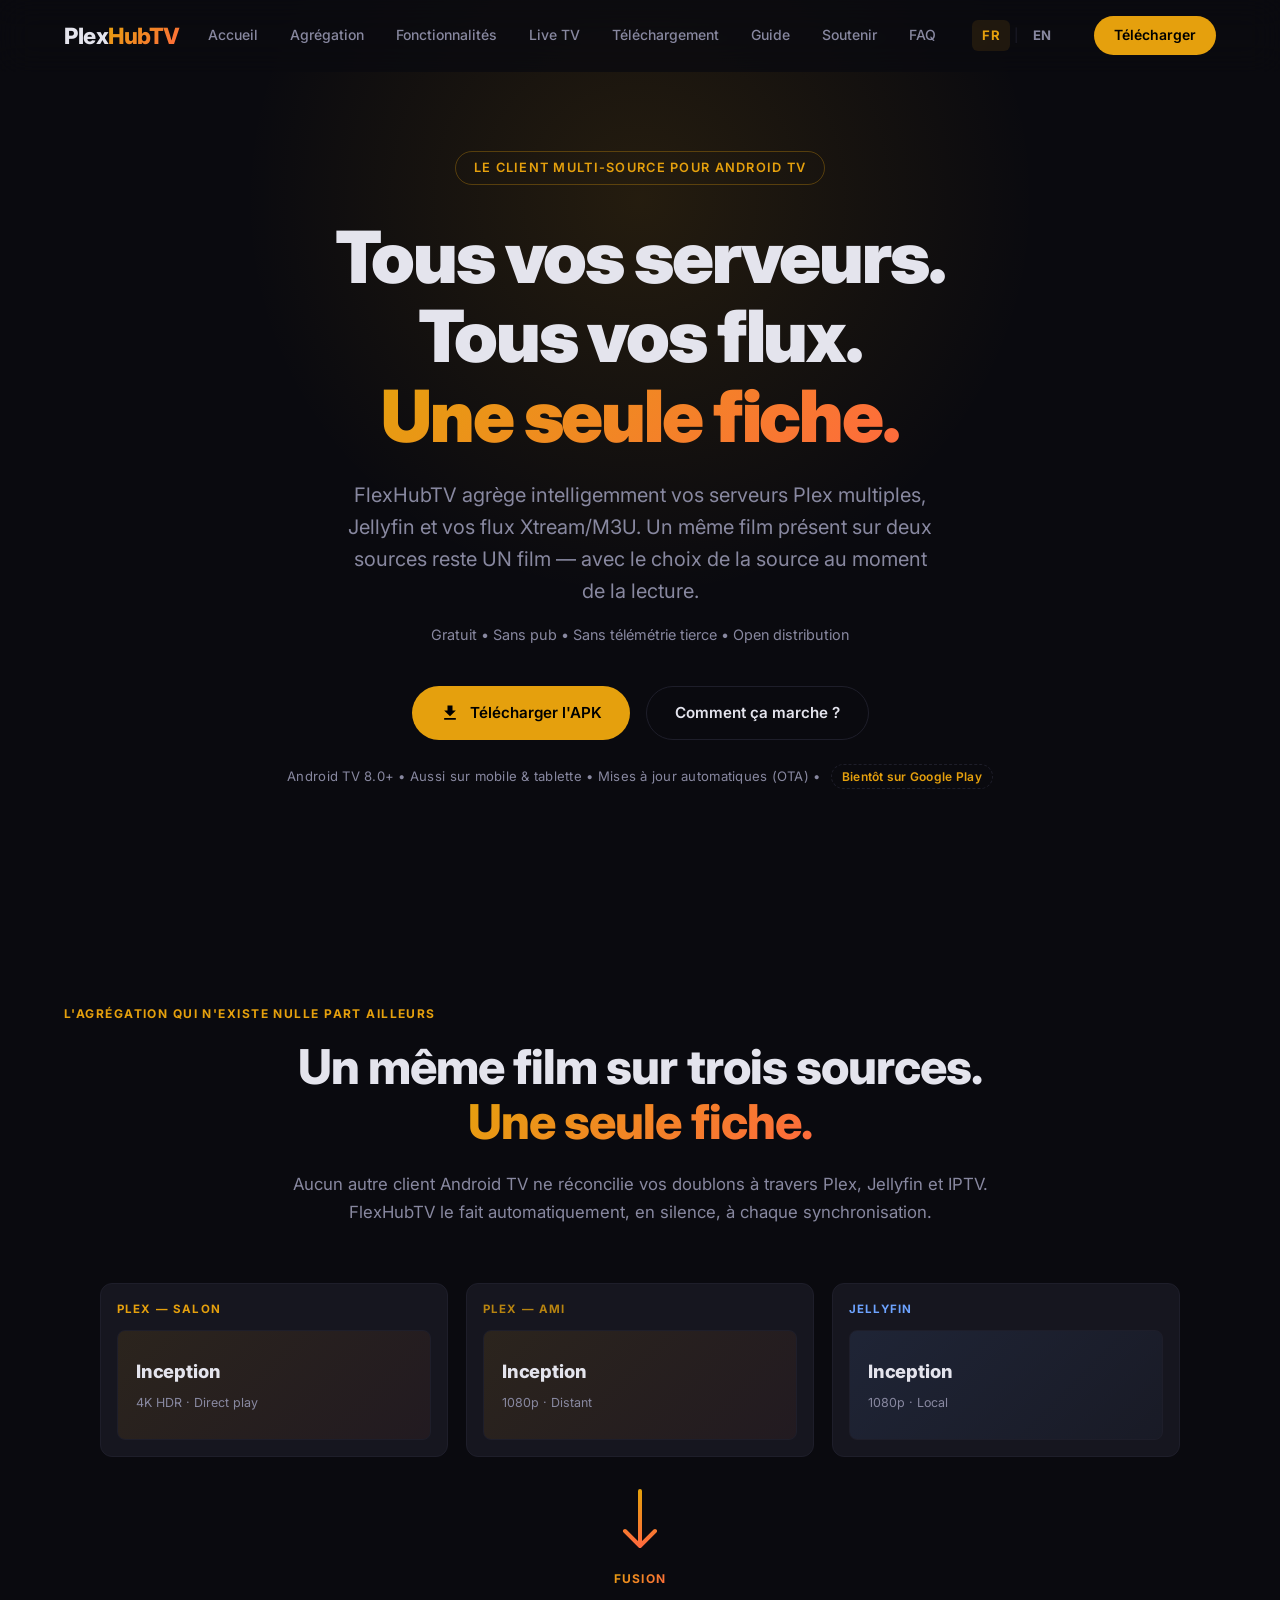
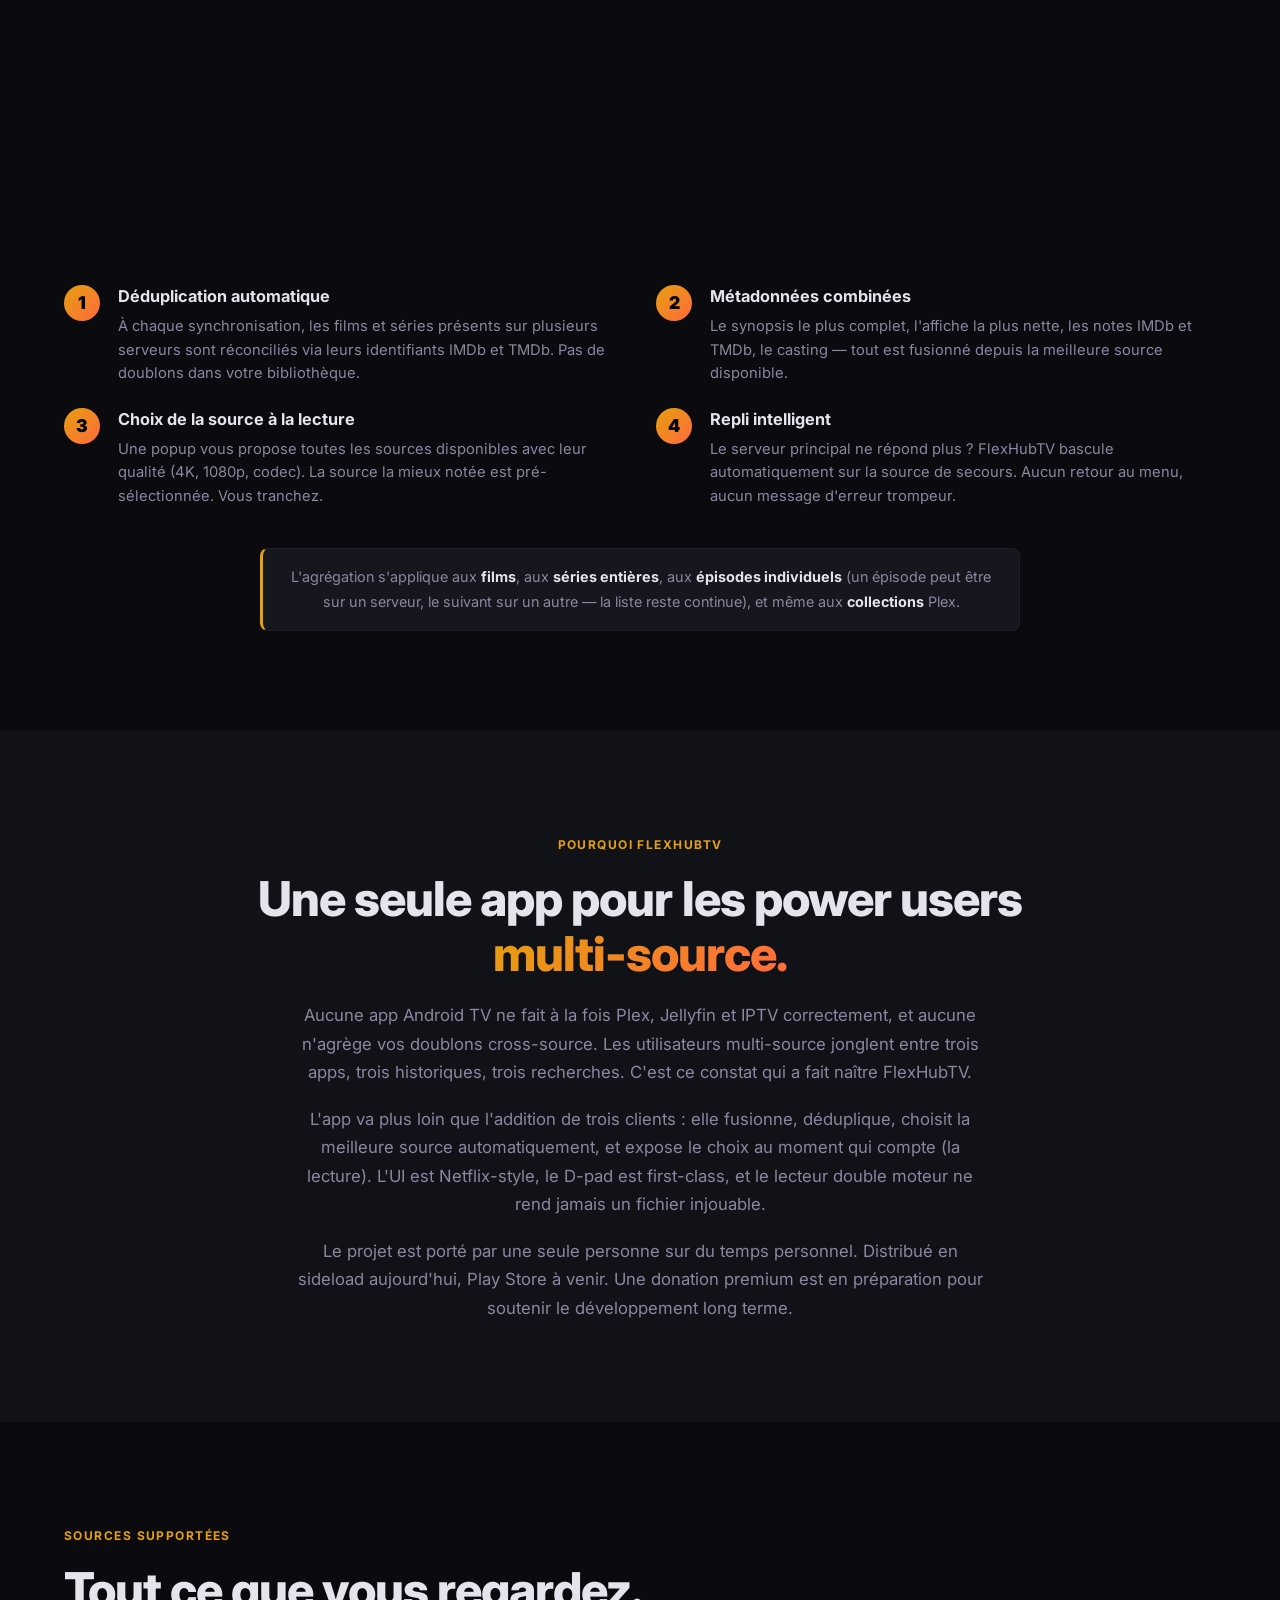
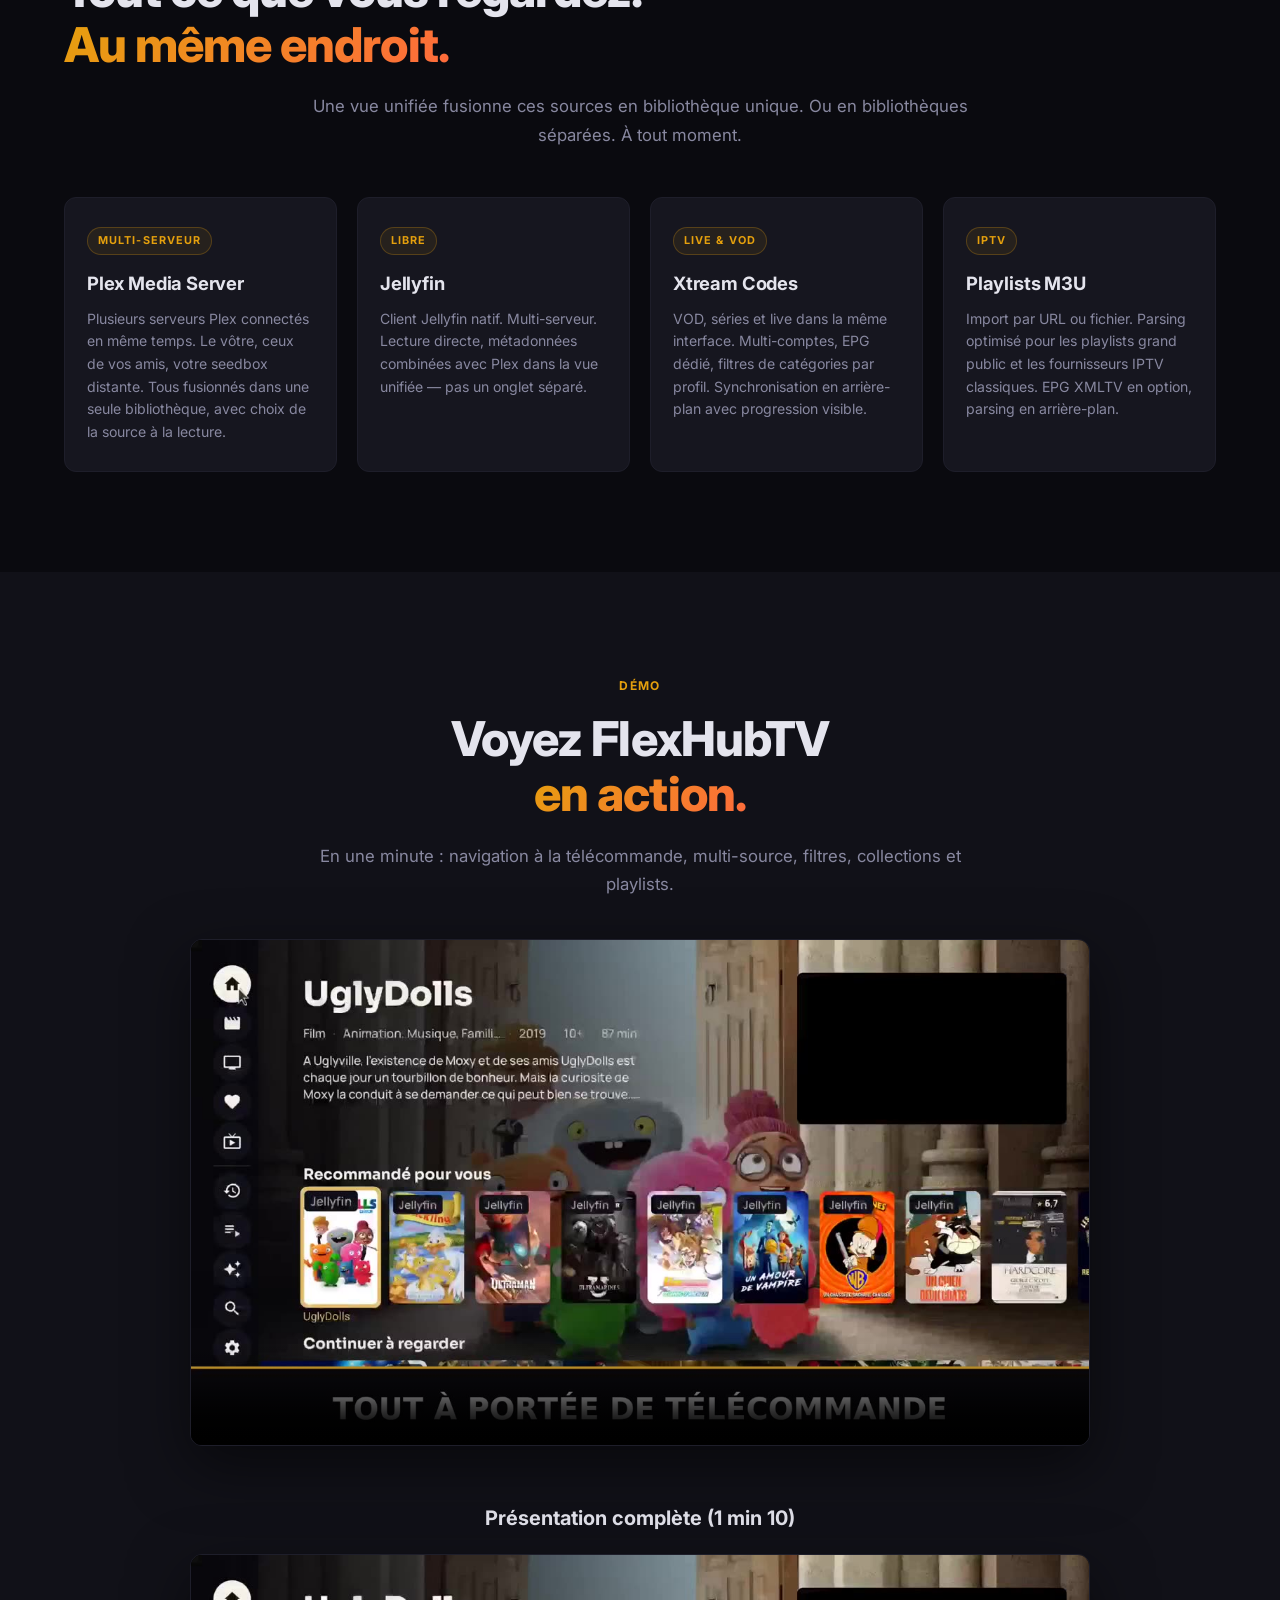
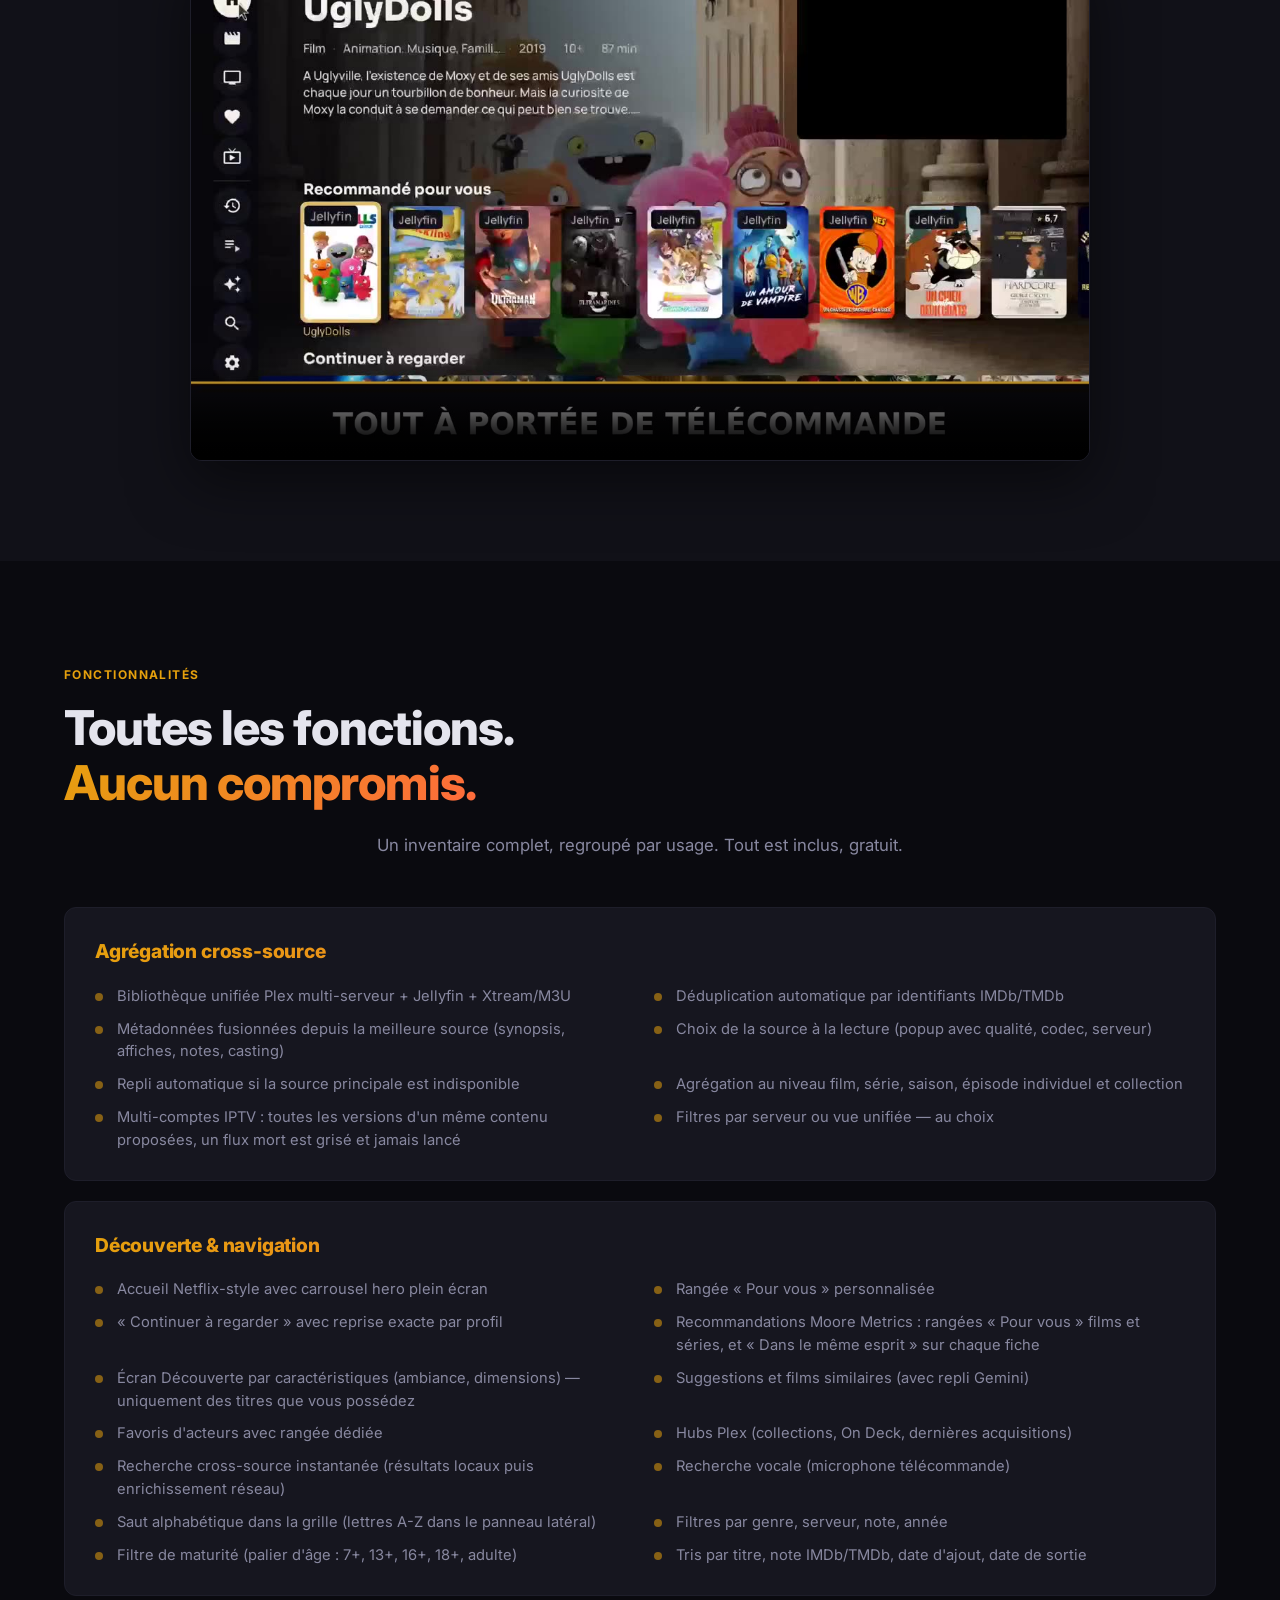
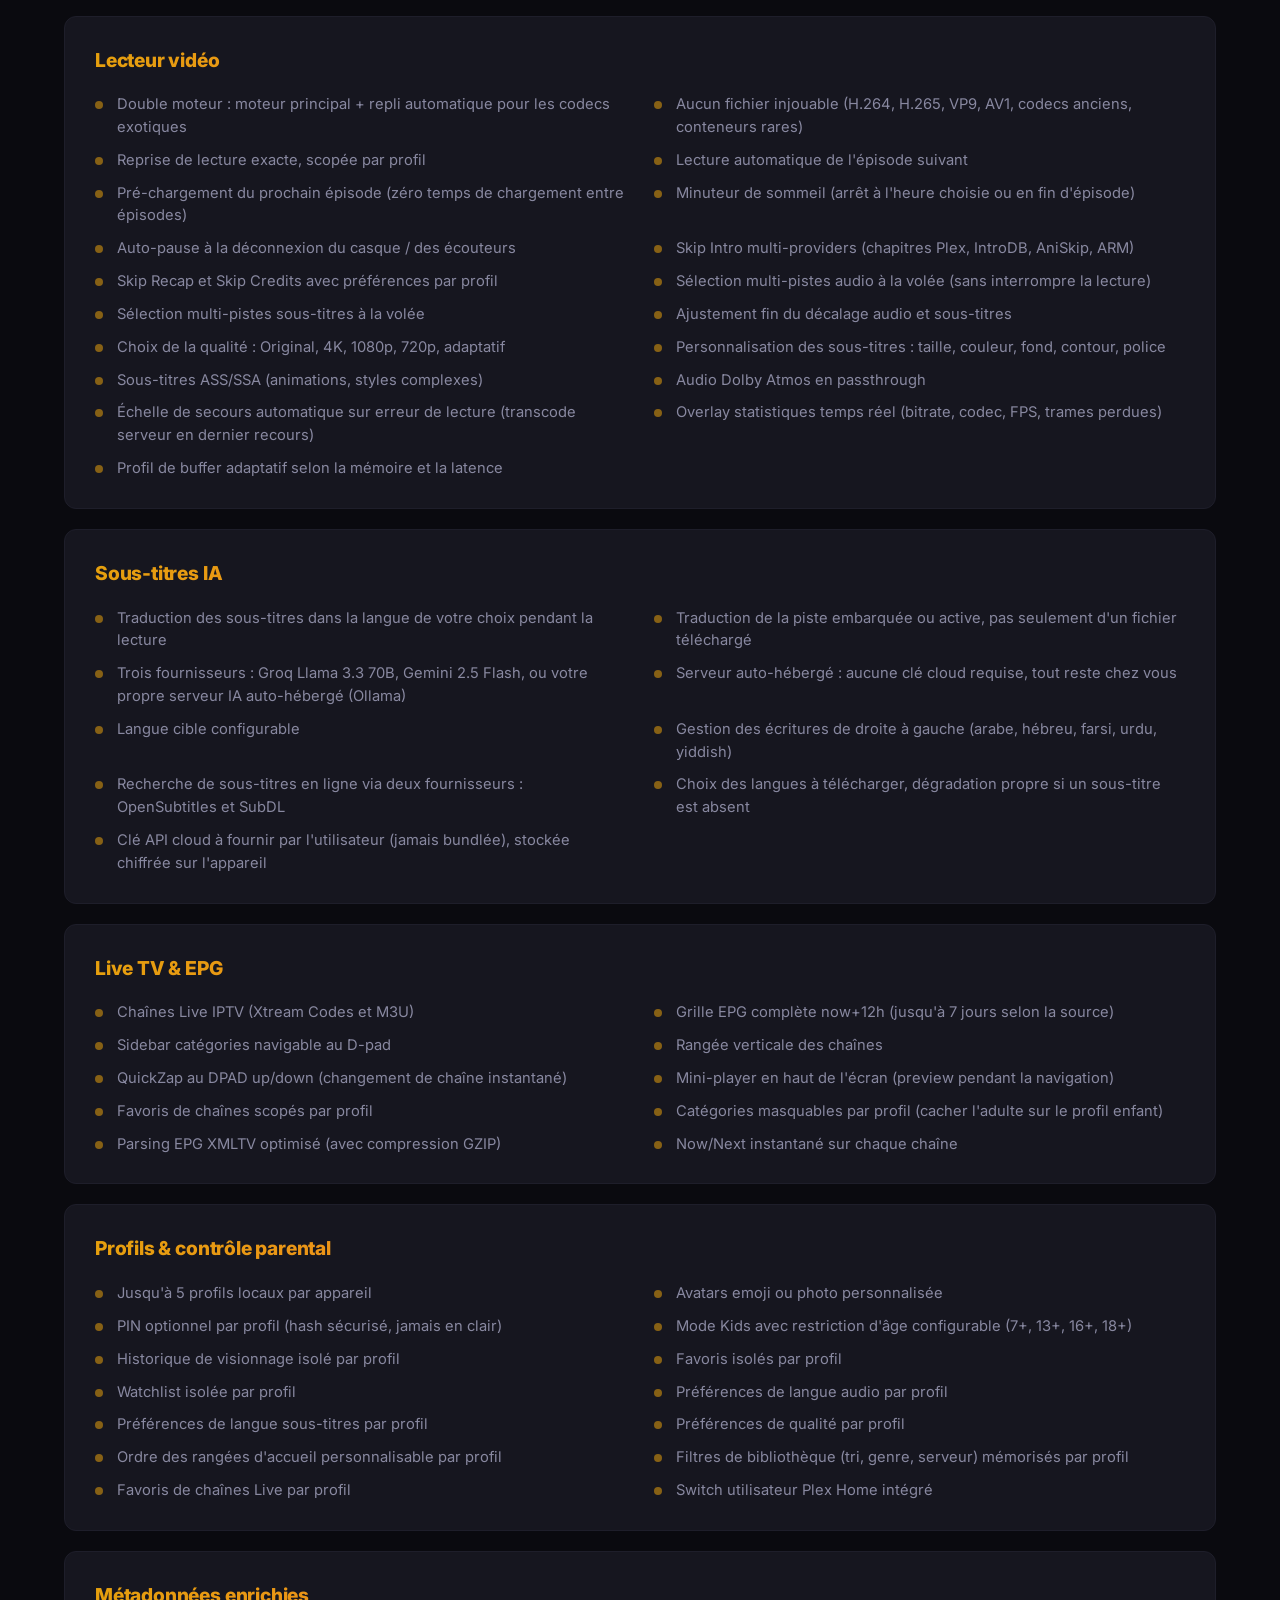
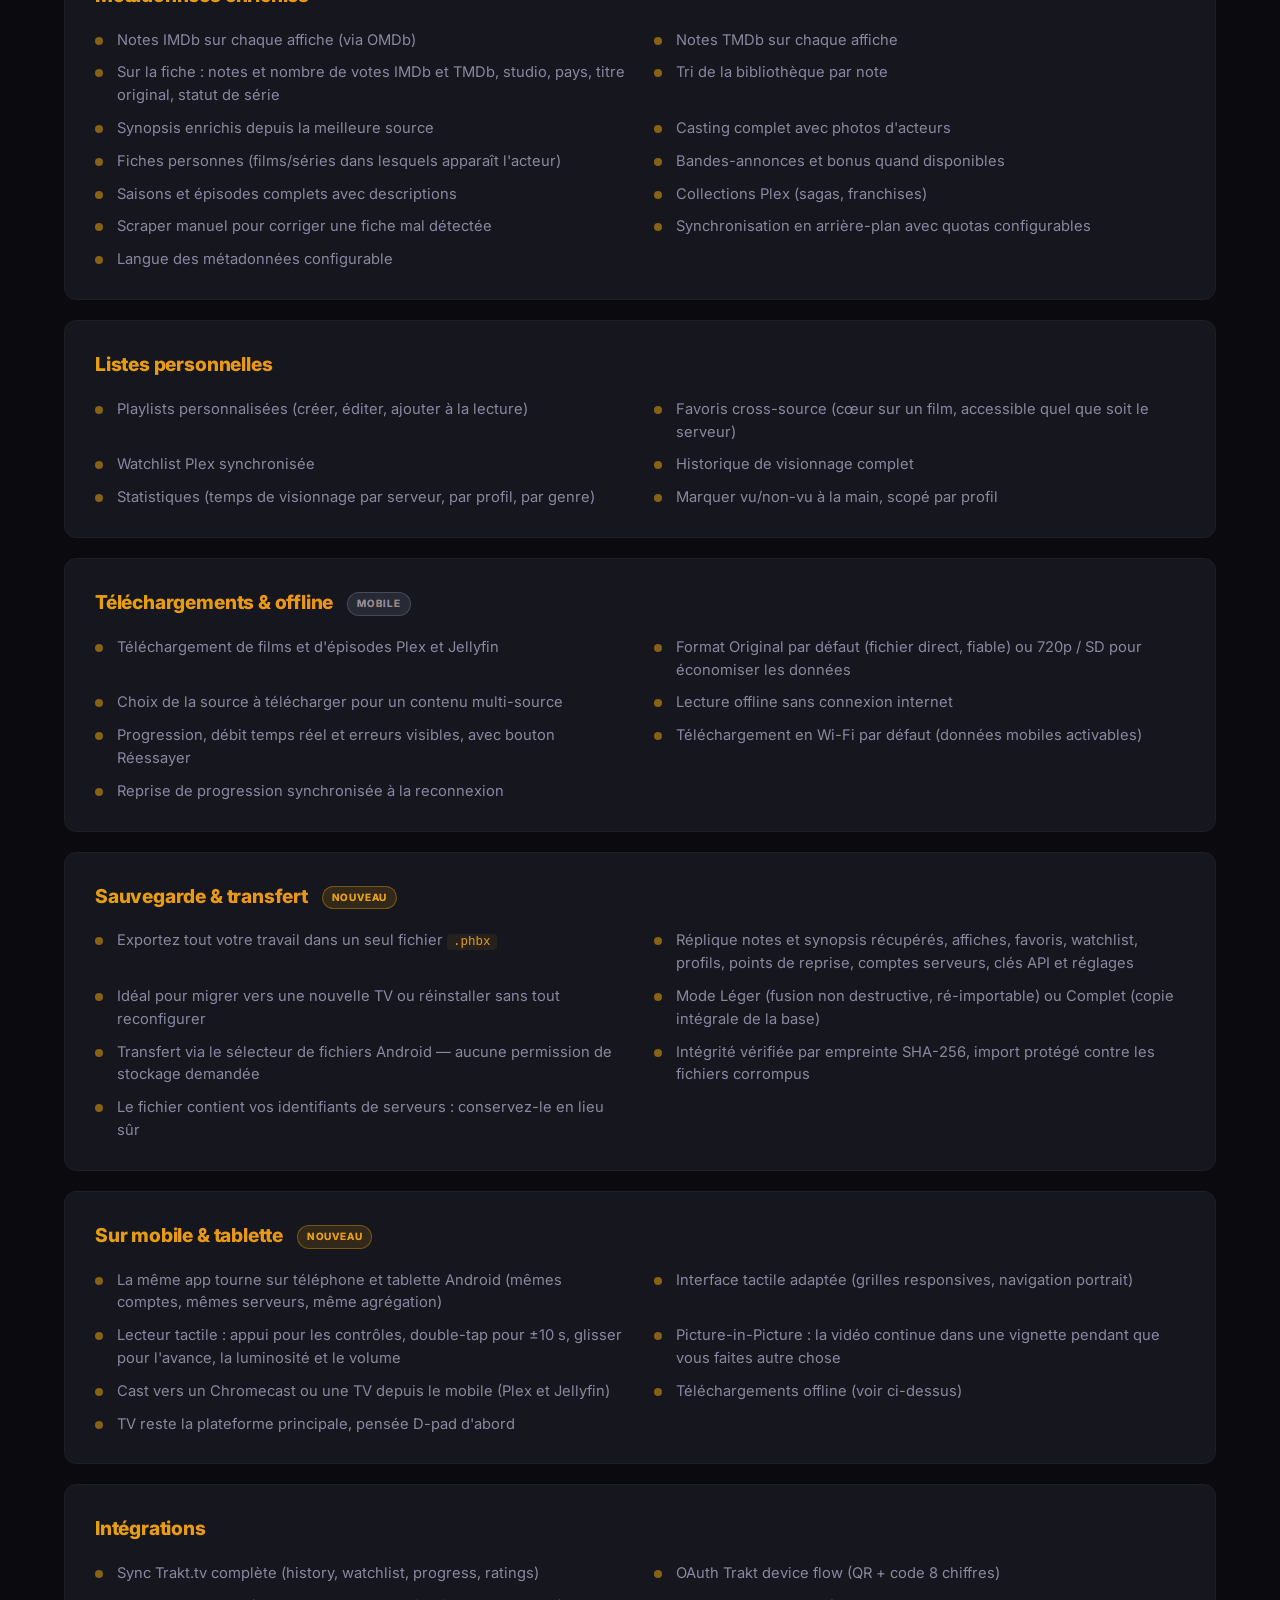
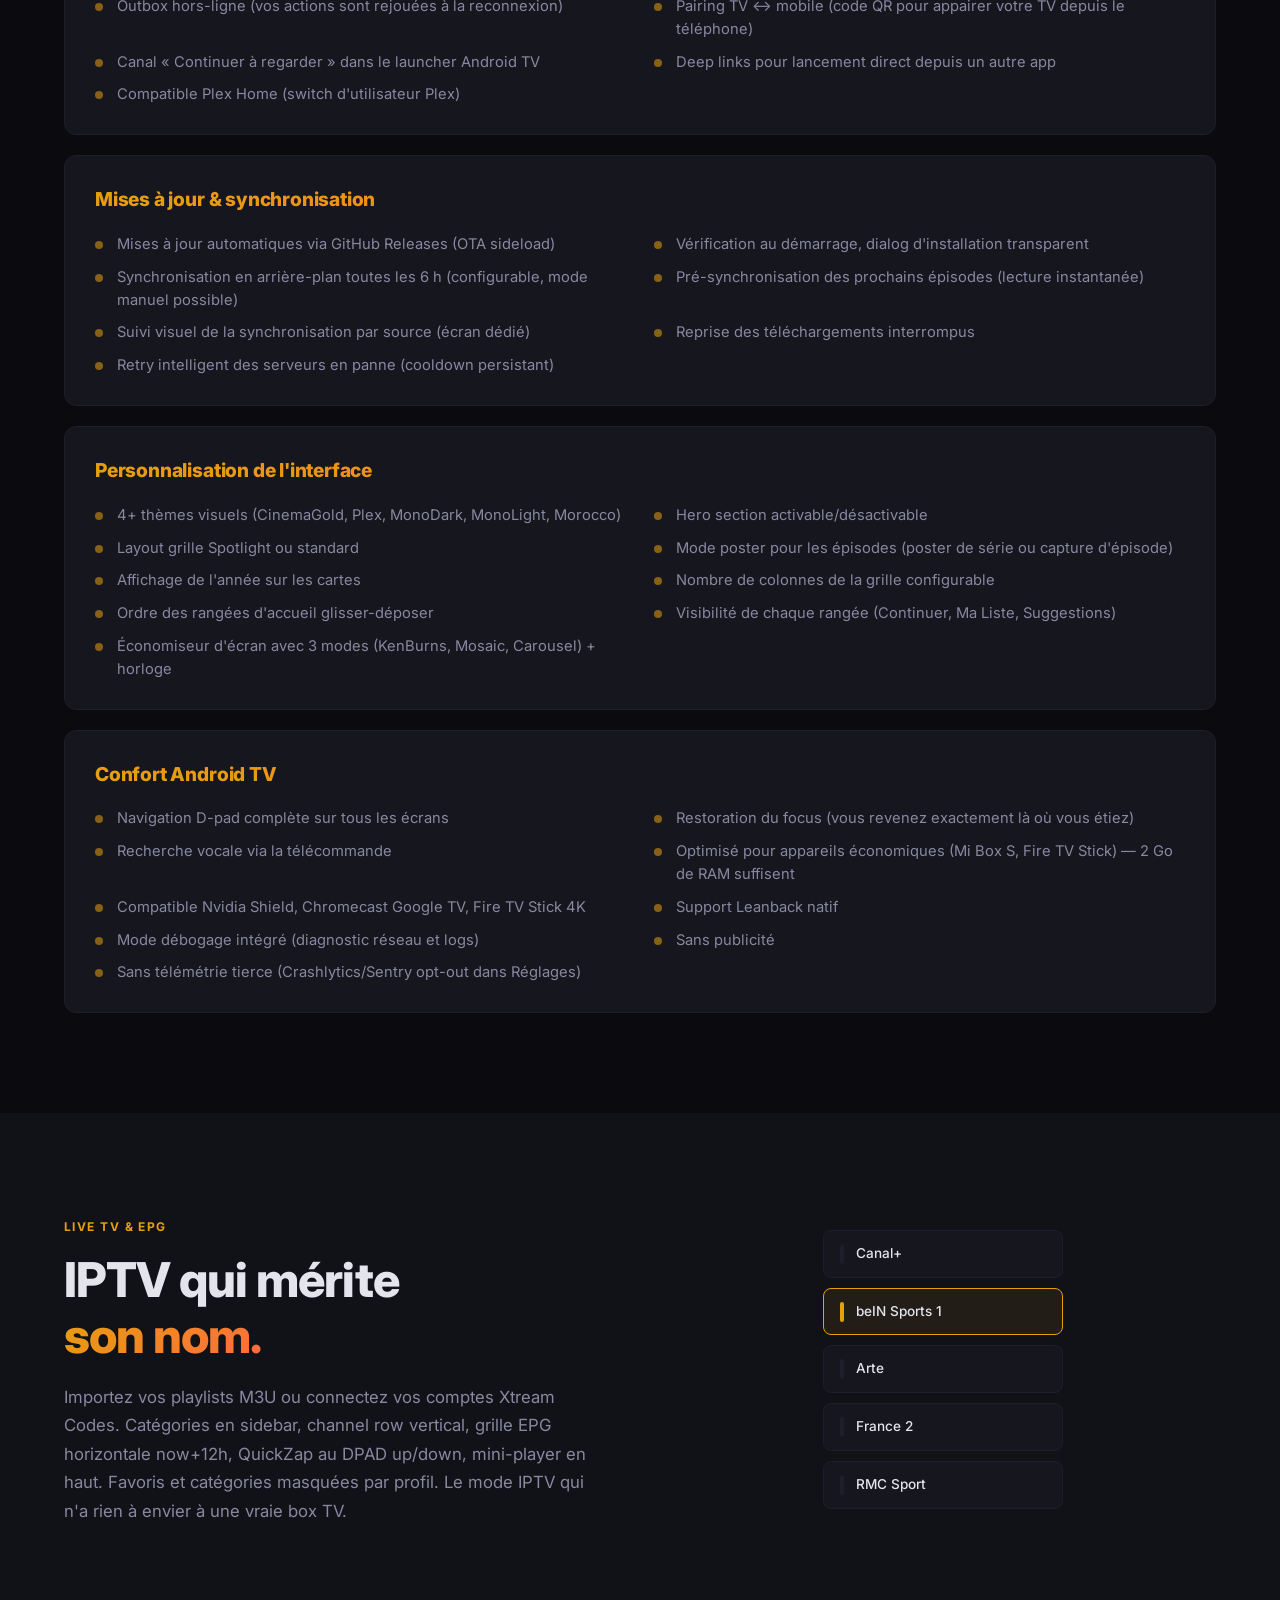
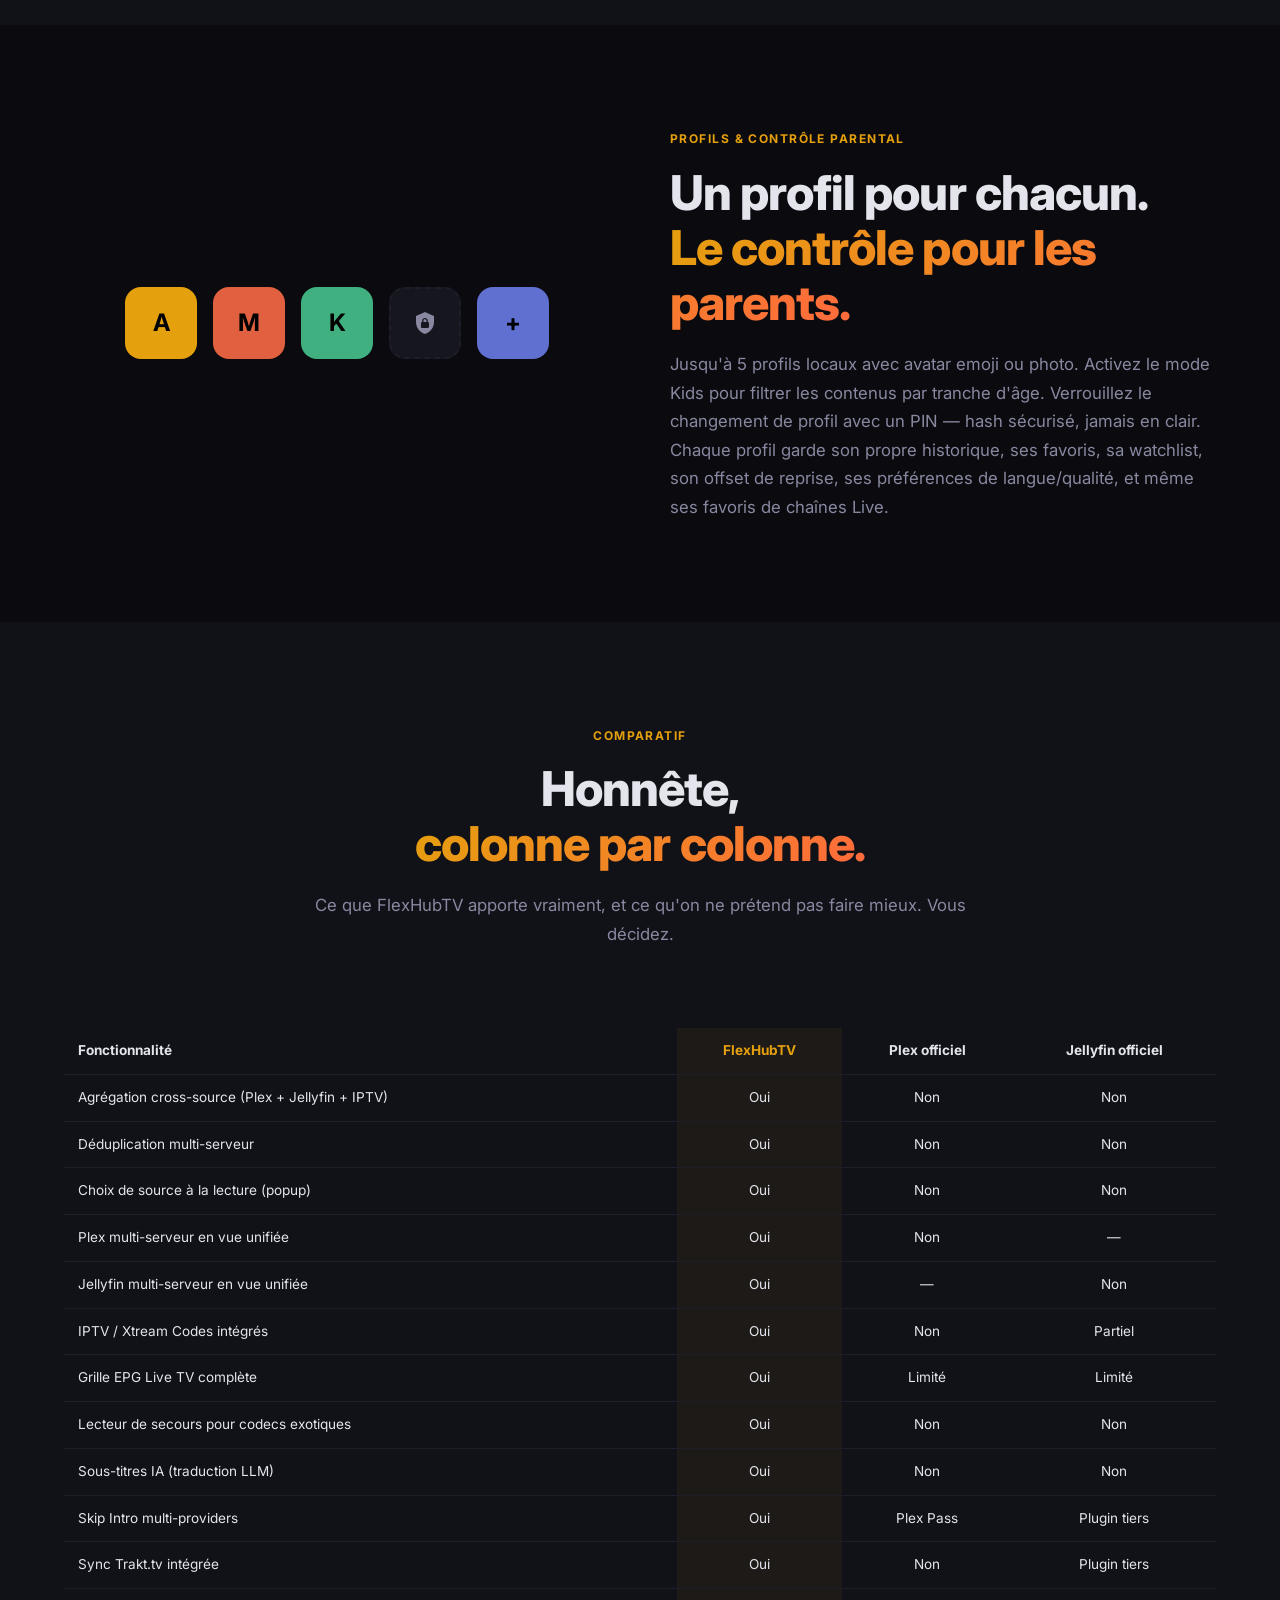
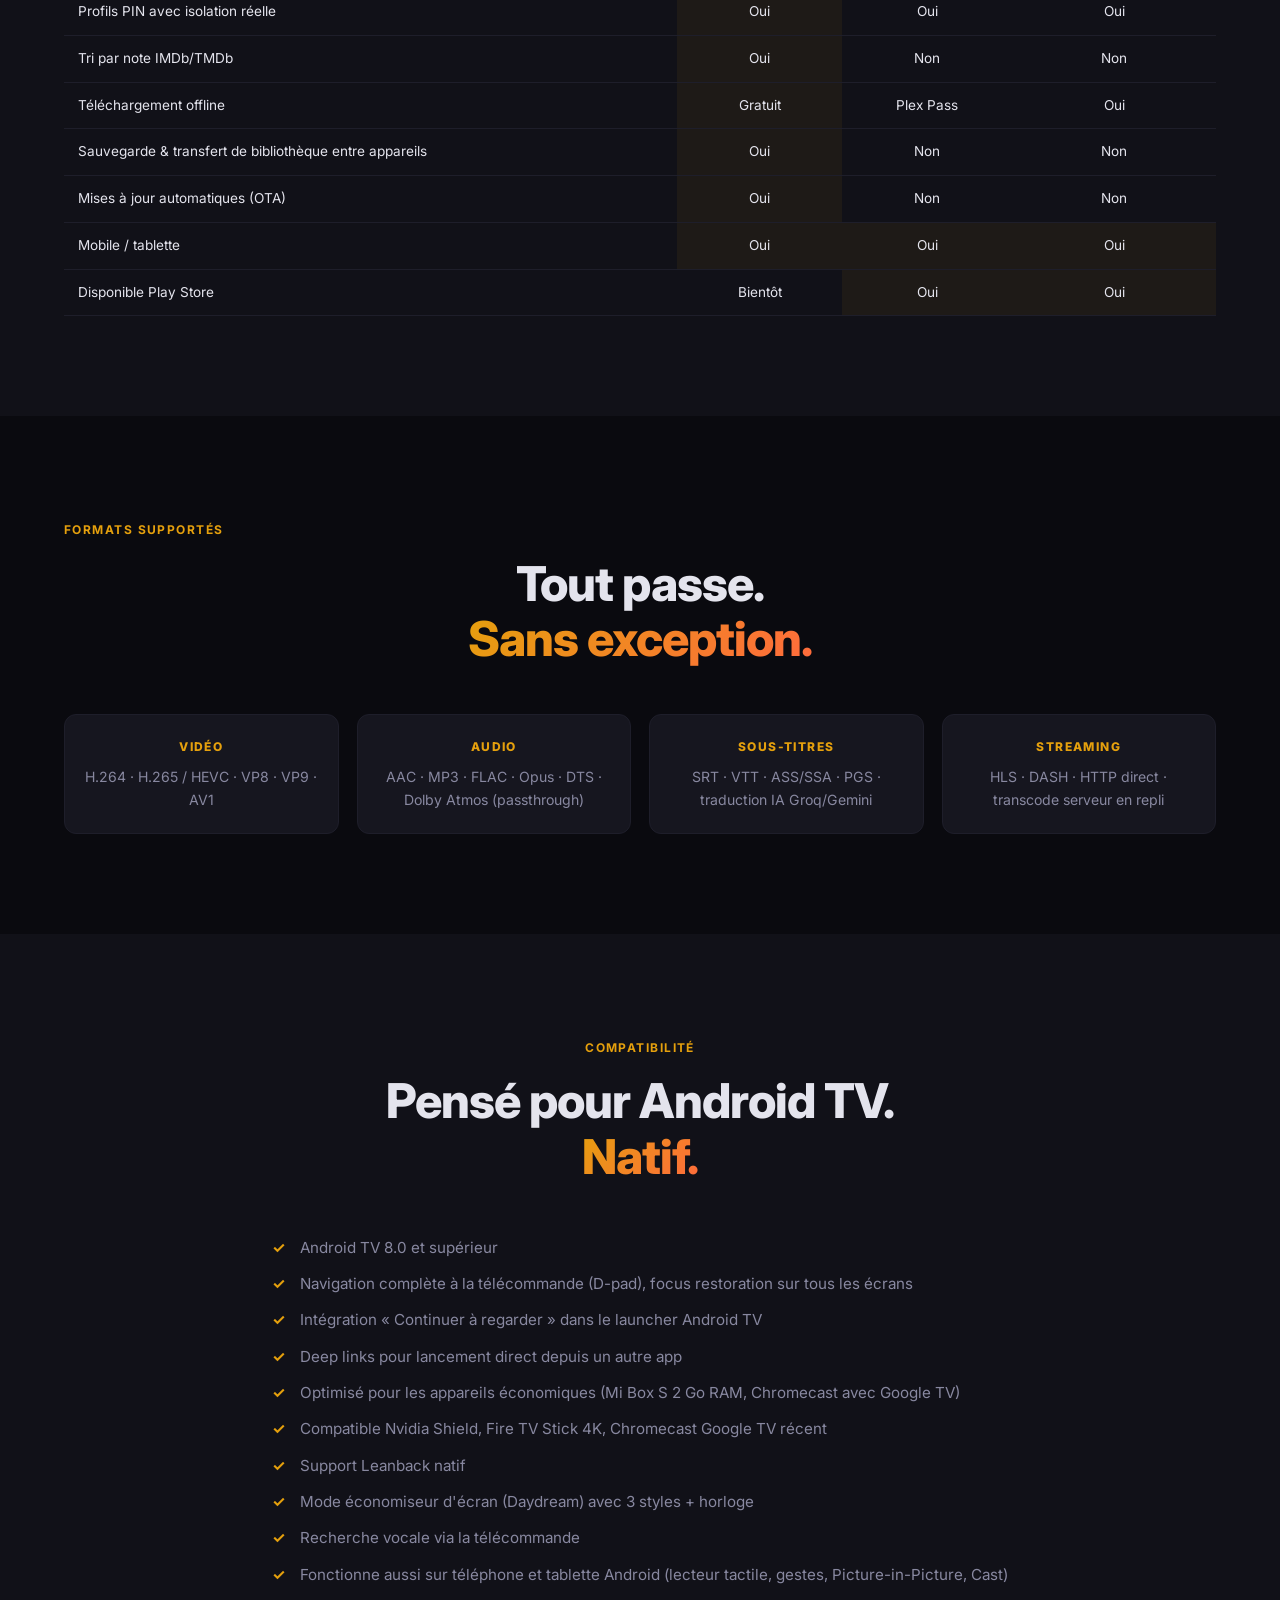
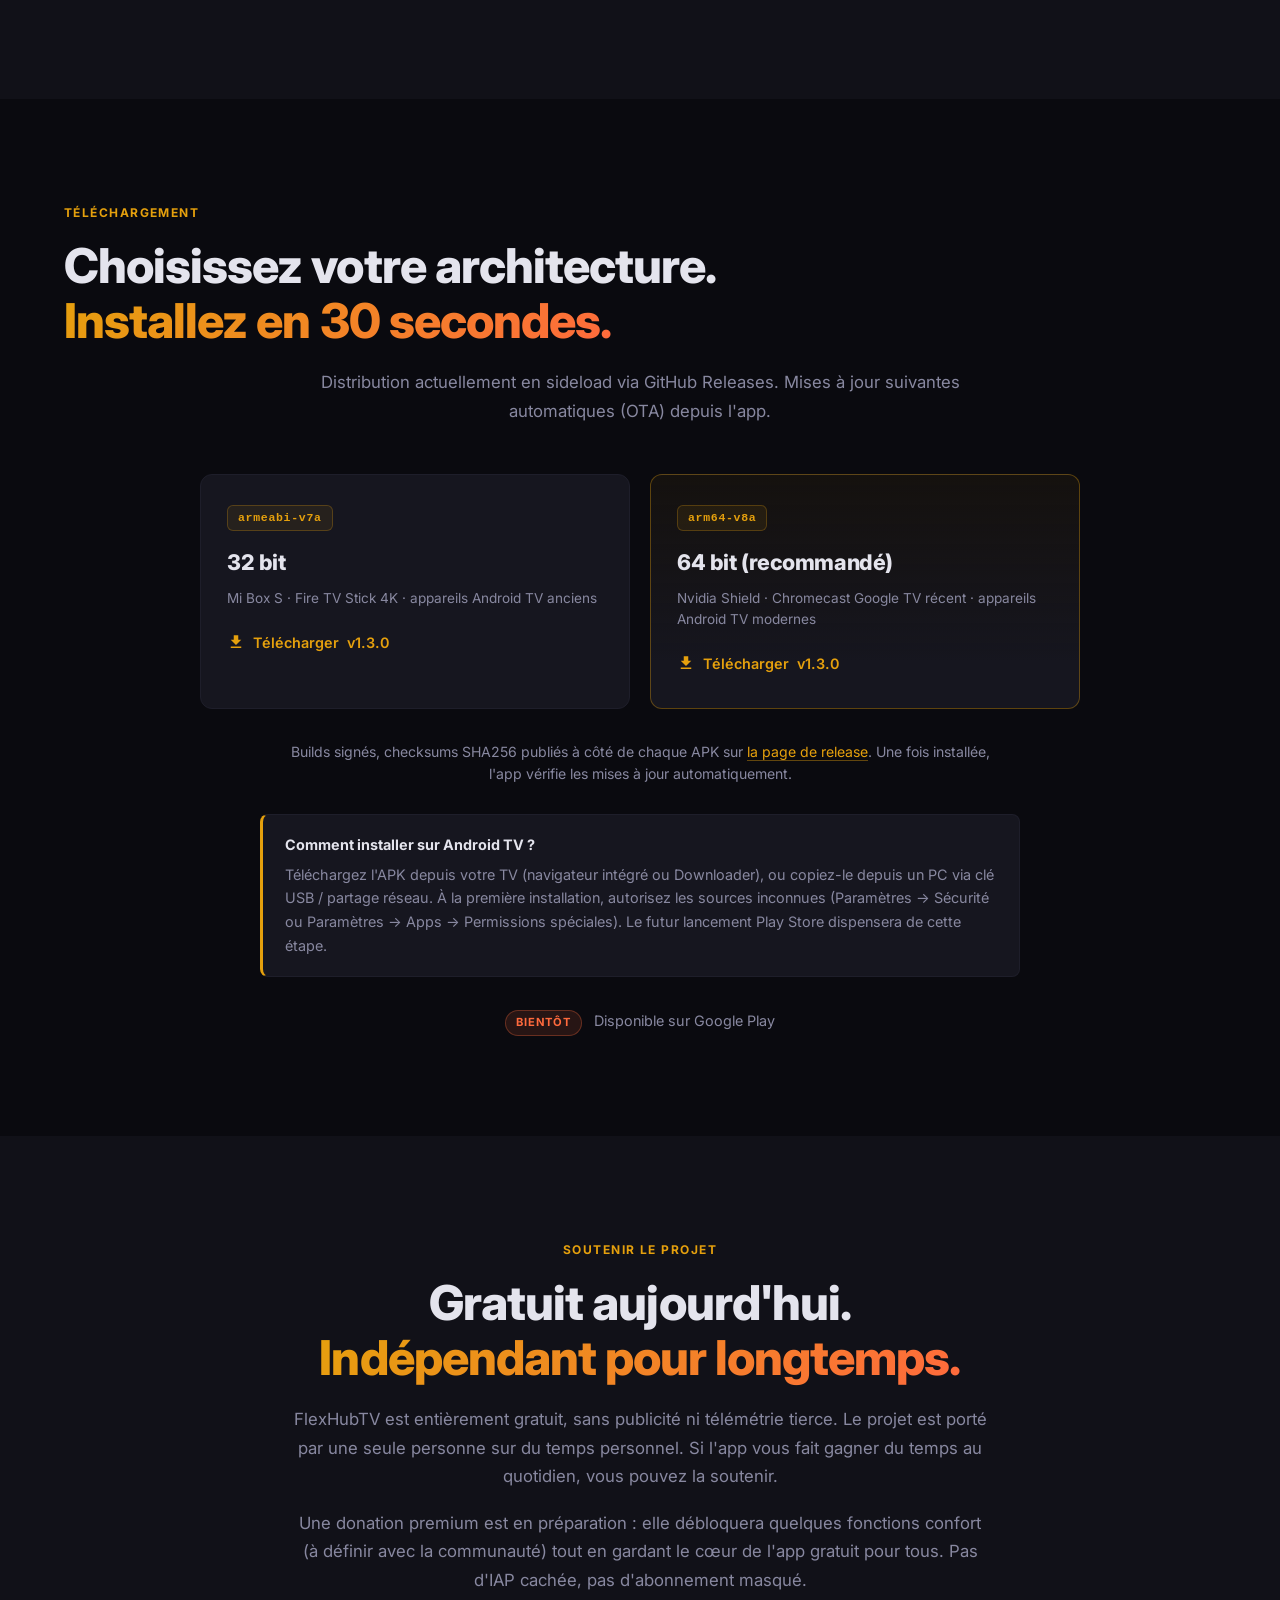
==== commit bc6729dd: "Liens de secours et version du site : v1.0.47 -> v1.3.0 Les noms d'APK de la release v1.3.0 (PlexHub" ====
--- a/index.html
+++ b/index.html
@@ -54,7 +54,7 @@
     "operatingSystem": "Android TV 8.0+",
     "applicationCategory": "MultimediaApplication",
     "description": "Client Android TV (aussi mobile et tablette) unifié pour Plex multi-serveur, Jellyfin et IPTV/Xtream avec agrégation cross-source. Un même film présent sur plusieurs serveurs reste une seule fiche, avec choix de la source au lancement. Lecteur double moteur, profils PIN, sous-titres IA, Skip Intro multi-providers, EPG Live TV, sync Trakt, sauvegarde et transfert de bibliothèque entre appareils, Cast, OTA self-update.",
-    "softwareVersion": "1.0.47",
+    "softwareVersion": "1.3.0",
     "downloadUrl": "https://github.com/ChakirHamzaChahid/PlexhubTV_Release/releases/latest",
     "offers": {
       "@type": "Offer",
@@ -684,23 +684,23 @@
       <p class="section__text section__text--center">Distribution actuellement en sideload via GitHub Releases. Mises à jour suivantes automatiques (OTA) depuis l'app.</p>
 
       <div class="download-grid">
-        <a href="https://github.com/ChakirHamzaChahid/PlexhubTV_Release/releases/download/v1.0.47/PlexHubTV-1.0.47-armeabi-v7a.apk" data-apk="armeabi-v7a" class="download-card">
+        <a href="https://github.com/ChakirHamzaChahid/PlexhubTV_Release/releases/download/v1.3.0/PlexHubTV-1.3.0-armeabi-v7a.apk" data-apk="armeabi-v7a" class="download-card">
           <div class="download-card__abi">armeabi-v7a</div>
           <div class="download-card__title">32 bit</div>
           <p class="download-card__devices">Mi Box S &middot; Fire TV Stick 4K &middot; appareils Android TV anciens</p>
           <div class="download-card__cta">
             <svg width="18" height="18" viewBox="0 0 24 24" fill="currentColor" aria-hidden="true"><path d="M5,20H19V18H5M19,9H15V3H9V9H5L12,16L19,9Z"/></svg>
-            Télécharger <span data-latest-version>v1.0.47</span>
+            Télécharger <span data-latest-version>v1.3.0</span>
           </div>
         </a>
 
-        <a href="https://github.com/ChakirHamzaChahid/PlexhubTV_Release/releases/download/v1.0.47/PlexHubTV-1.0.47-arm64-v8a.apk" data-apk="arm64-v8a" class="download-card download-card--featured">
+        <a href="https://github.com/ChakirHamzaChahid/PlexhubTV_Release/releases/download/v1.3.0/PlexHubTV-1.3.0-arm64-v8a.apk" data-apk="arm64-v8a" class="download-card download-card--featured">
           <div class="download-card__abi">arm64-v8a</div>
           <div class="download-card__title">64 bit (recommandé)</div>
           <p class="download-card__devices">Nvidia Shield &middot; Chromecast Google TV récent &middot; appareils Android TV modernes</p>
           <div class="download-card__cta">
             <svg width="18" height="18" viewBox="0 0 24 24" fill="currentColor" aria-hidden="true"><path d="M5,20H19V18H5M19,9H15V3H9V9H5L12,16L19,9Z"/></svg>
-            Télécharger <span data-latest-version>v1.0.47</span>
+            Télécharger <span data-latest-version>v1.3.0</span>
           </div>
         </a>
       </div>
@@ -747,7 +747,7 @@
       <div class="roadmap-grid">
         <div class="roadmap-item roadmap-item--done">
           <div class="roadmap-item__status">Maintenant</div>
-          <h3 class="roadmap-item__title">Sideload <span data-latest-version>v1.0.47</span></h3>
+          <h3 class="roadmap-item__title">Sideload <span data-latest-version>v1.3.0</span></h3>
           <p class="roadmap-item__text">Agrégation cross-source, Plex multi-serveur, Jellyfin, IPTV/Xtream, Live TV EPG, profils PIN, sous-titres IA (dont serveur auto-hébergé), Skip Intro multi-providers, lecteur double moteur, sauvegarde & transfert <code>.phbx</code>, OTA self-update.</p>
         </div>
         <div class="roadmap-item roadmap-item--done">
@@ -1008,7 +1008,7 @@
     revealElements.forEach(el => observer.observe(el));
   </script>
 
-  <!-- Auto-resolve latest APK from GitHub Releases API. Fallback = static v1.0.47 URLs above. -->
+  <!-- Auto-resolve latest APK from GitHub Releases API. Fallback = static v1.3.0 URLs above. -->
   <script>
   (async () => {
     try {
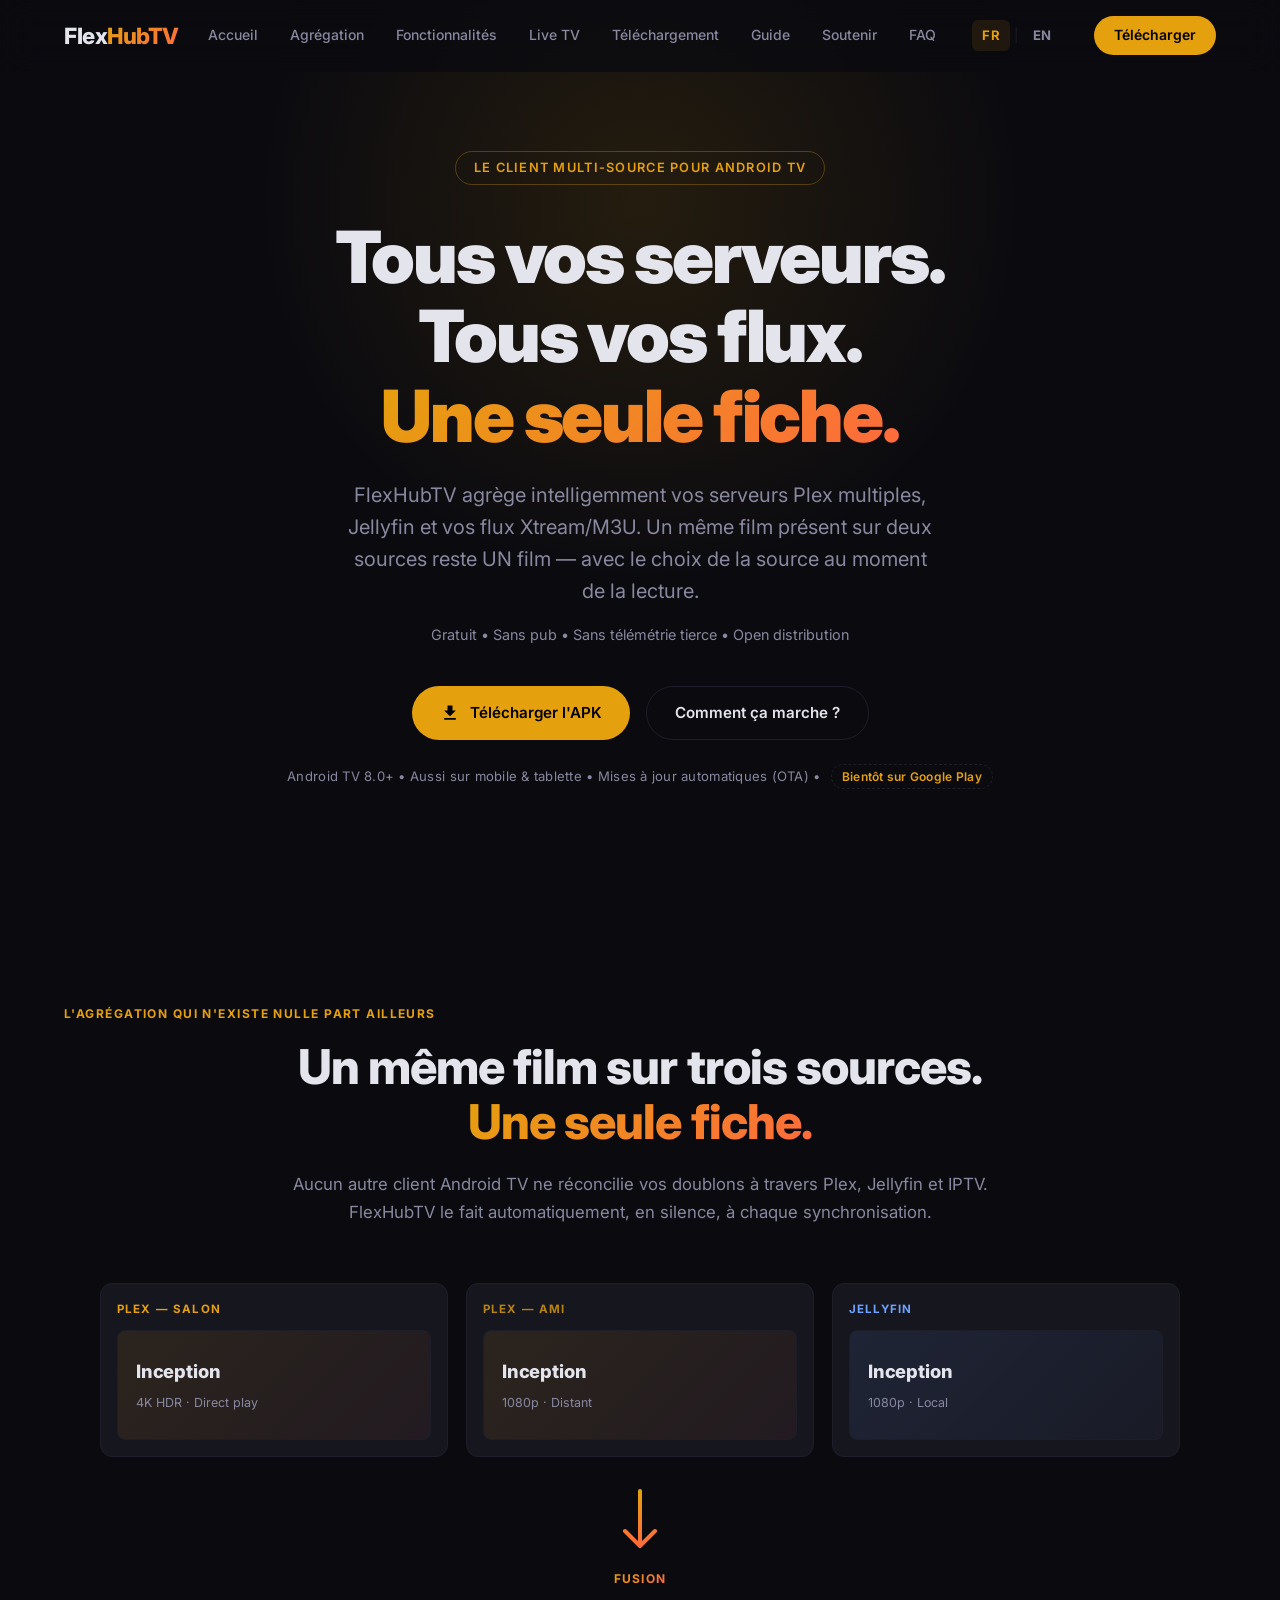
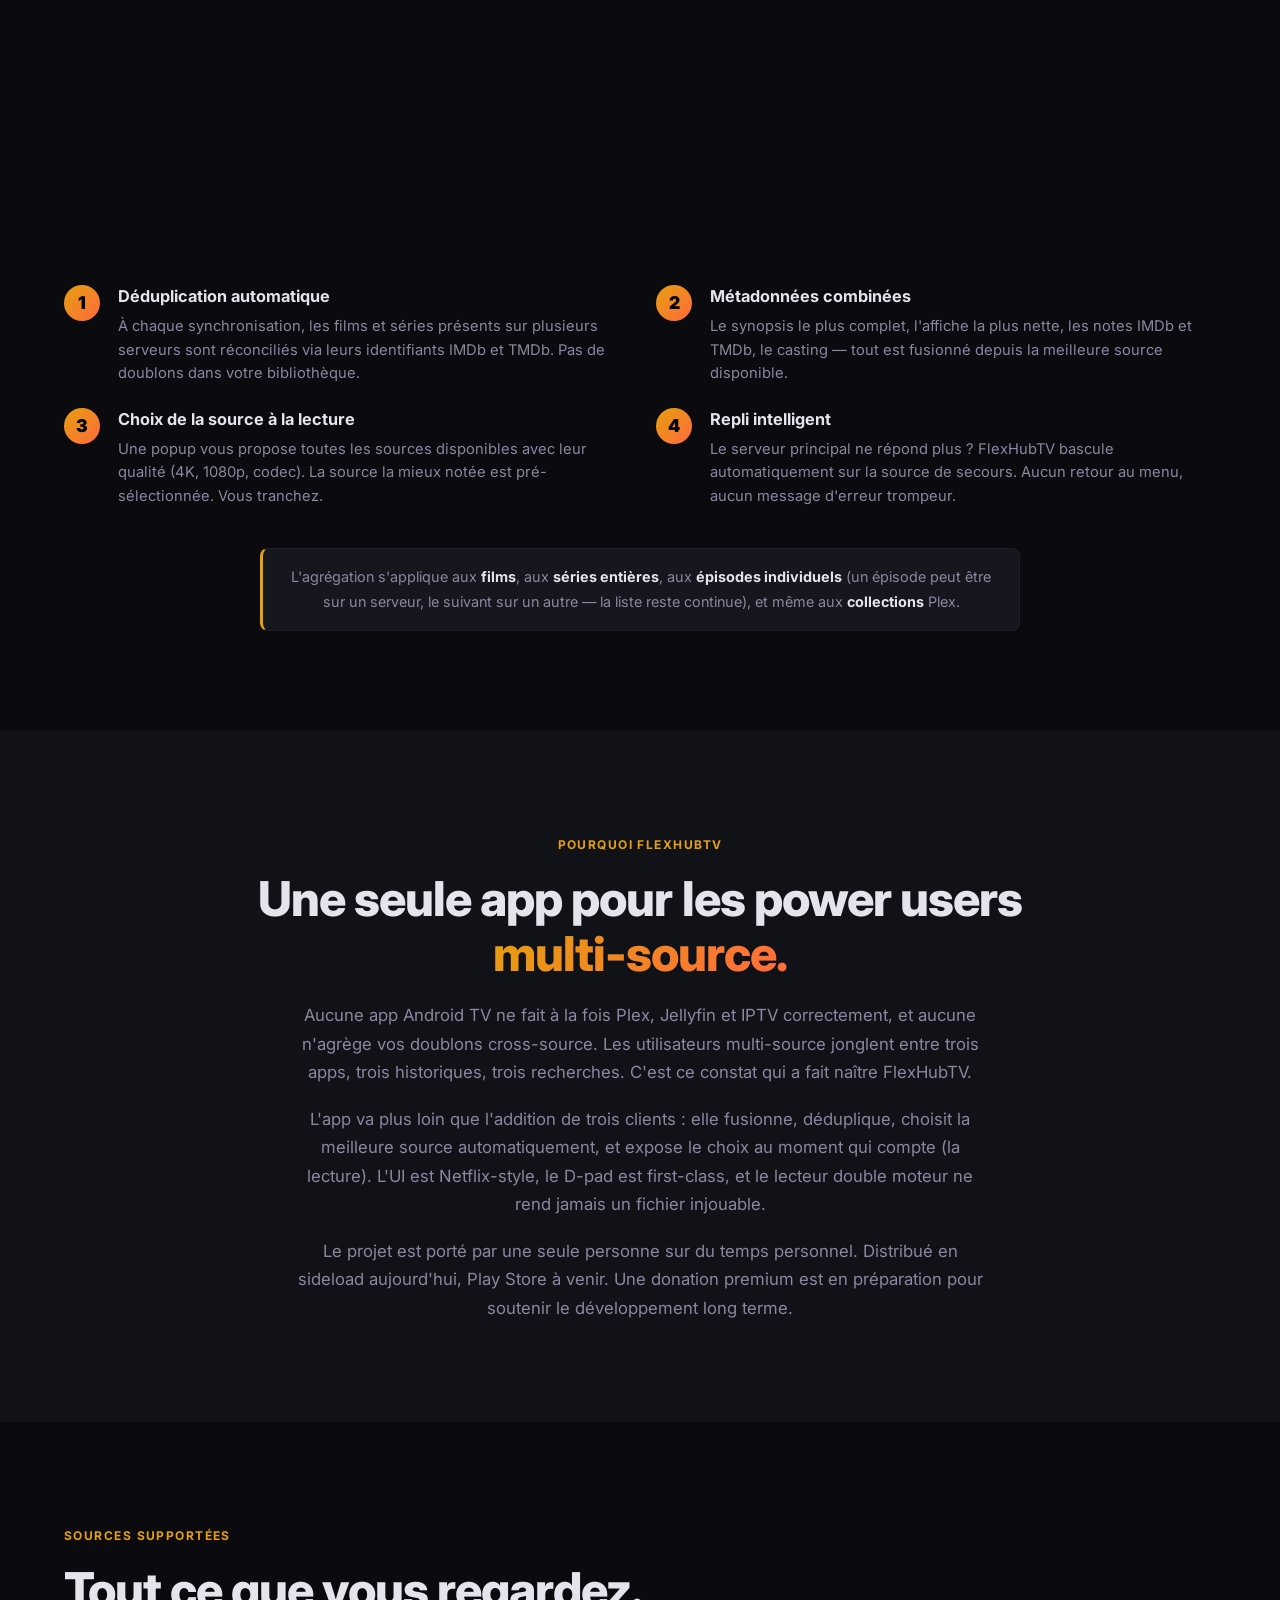
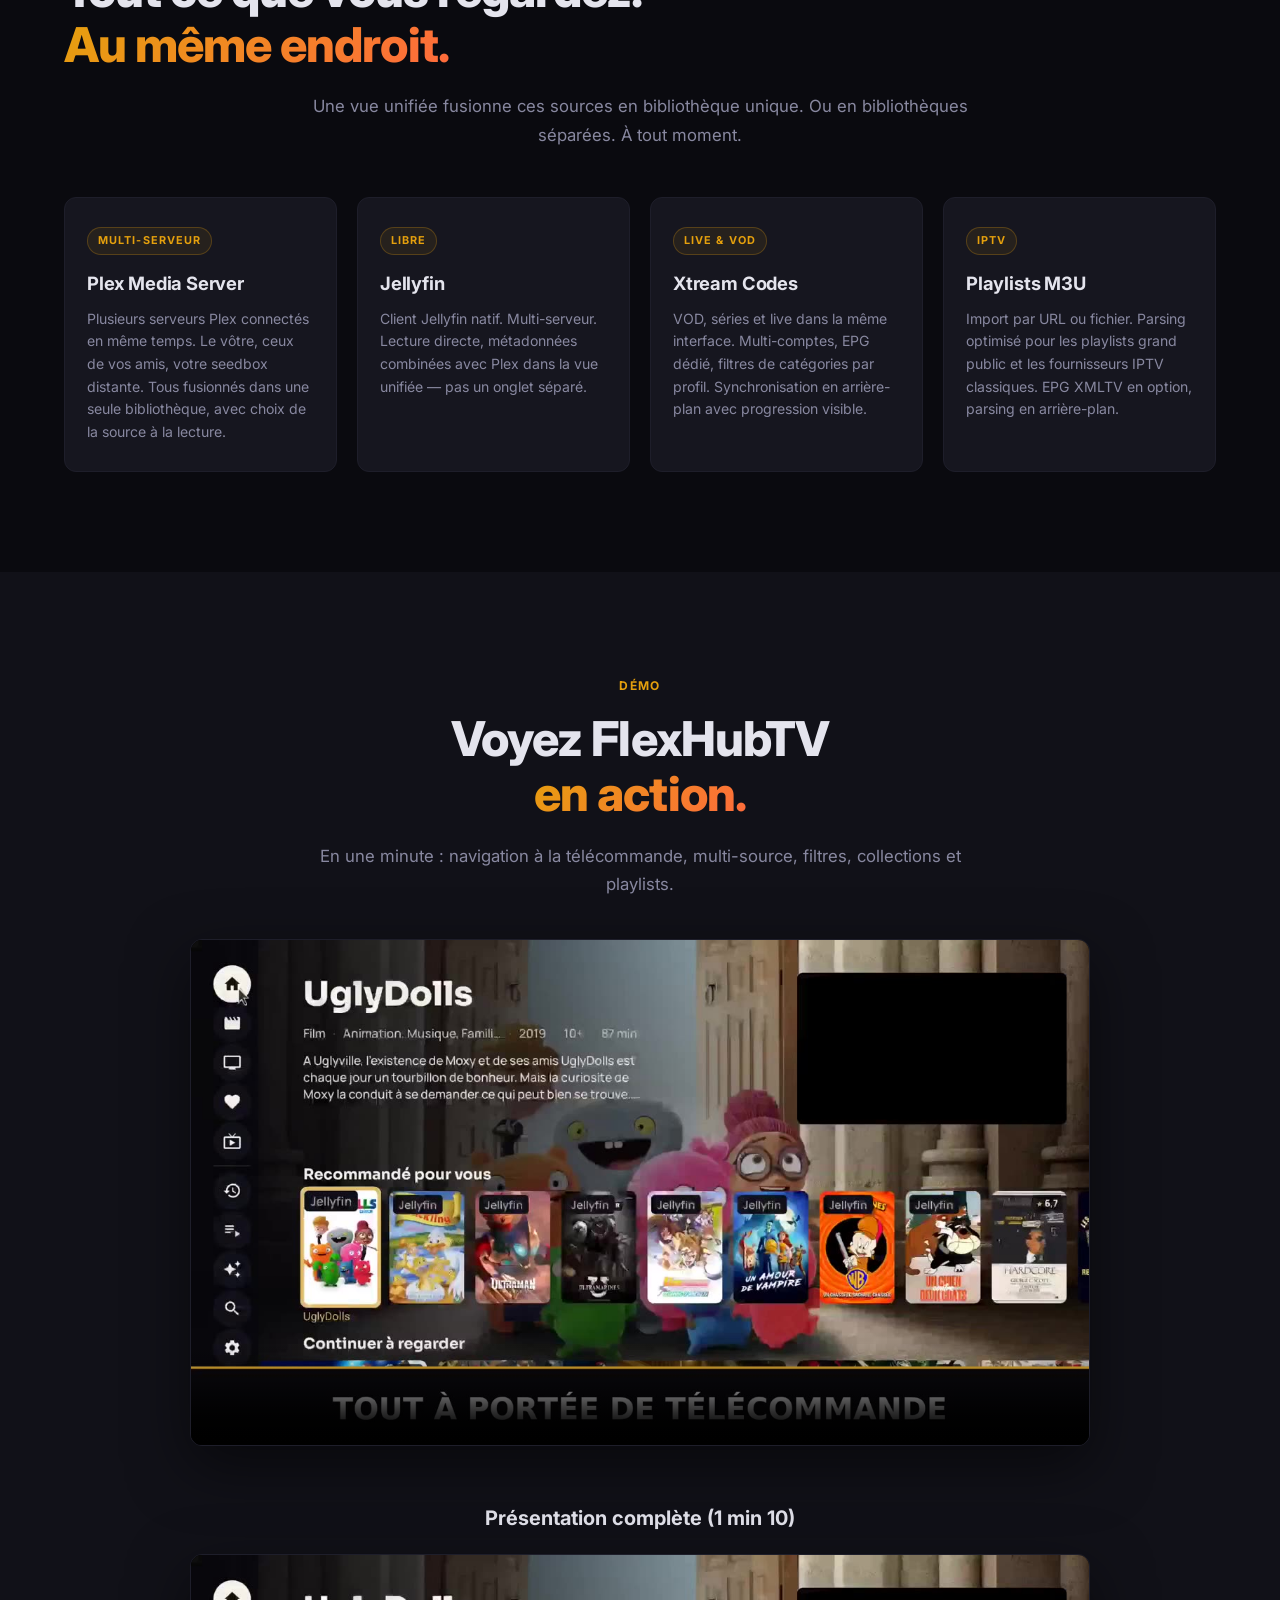
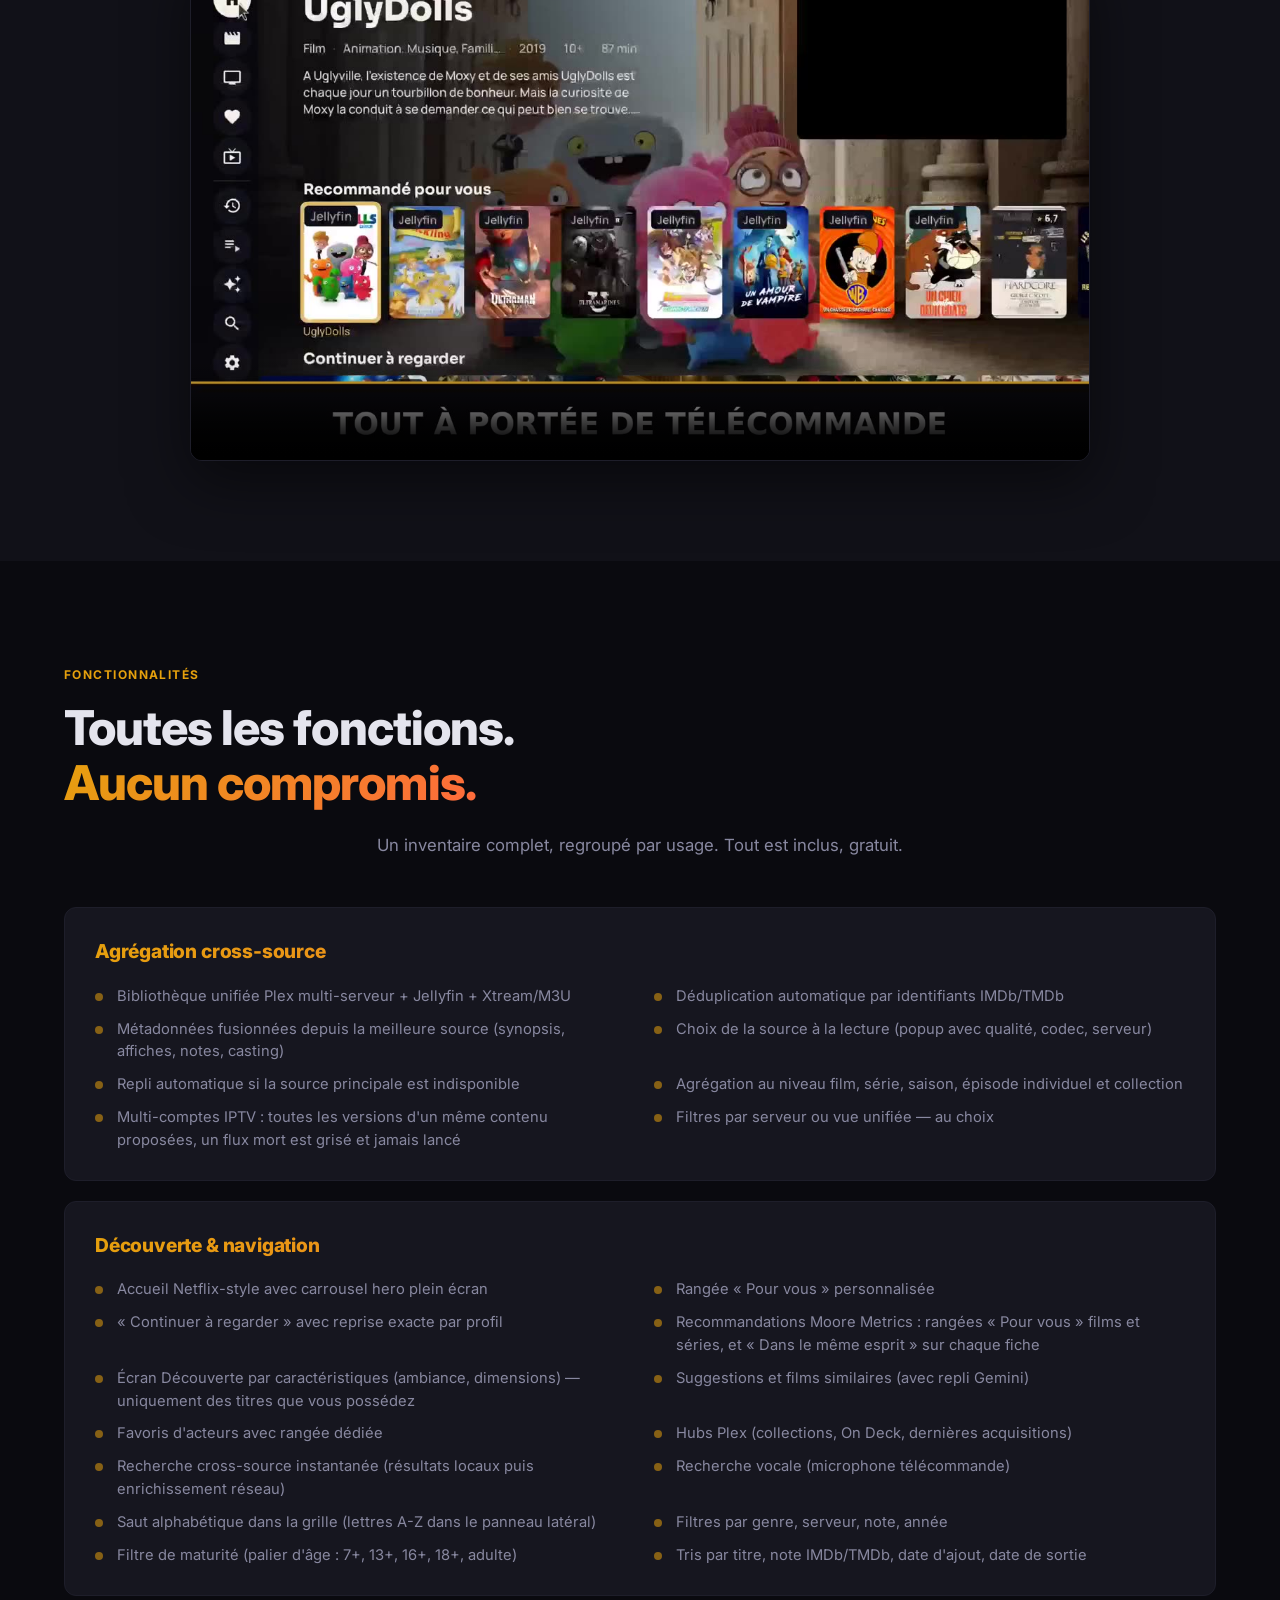
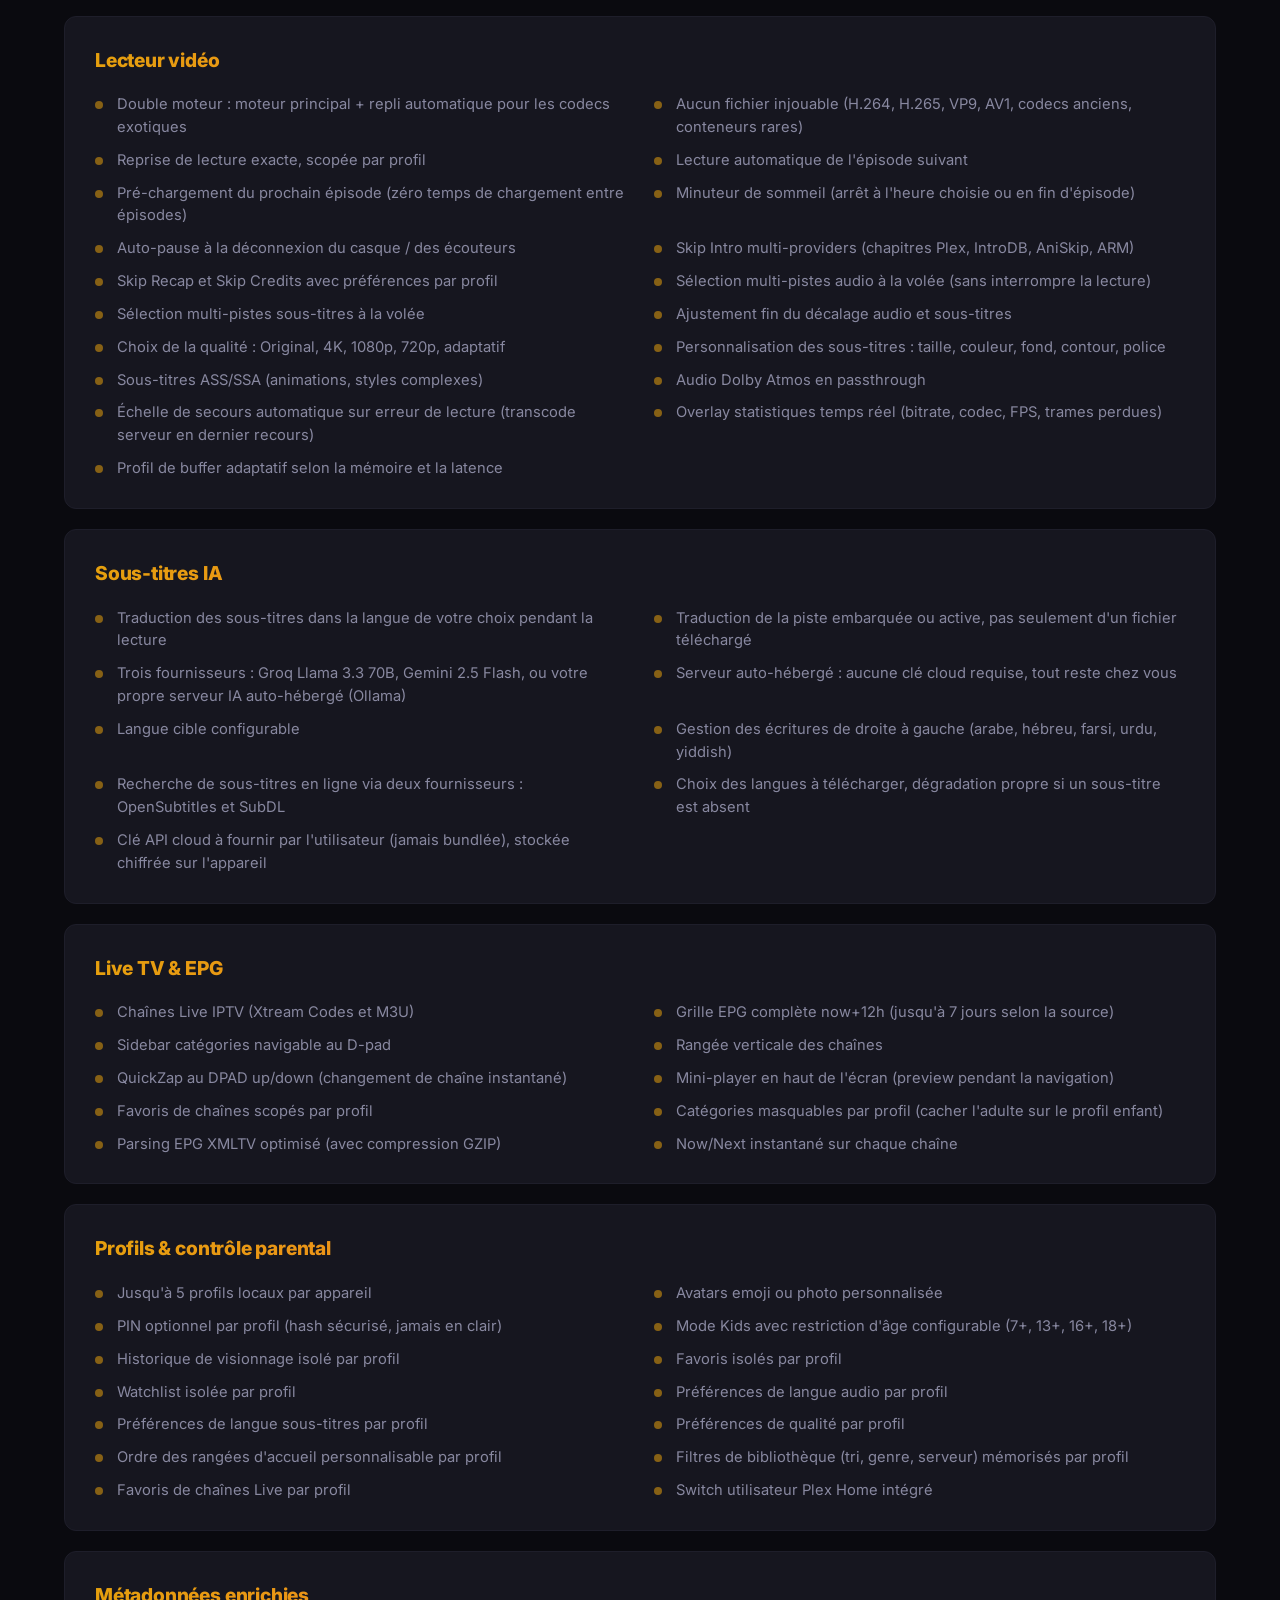
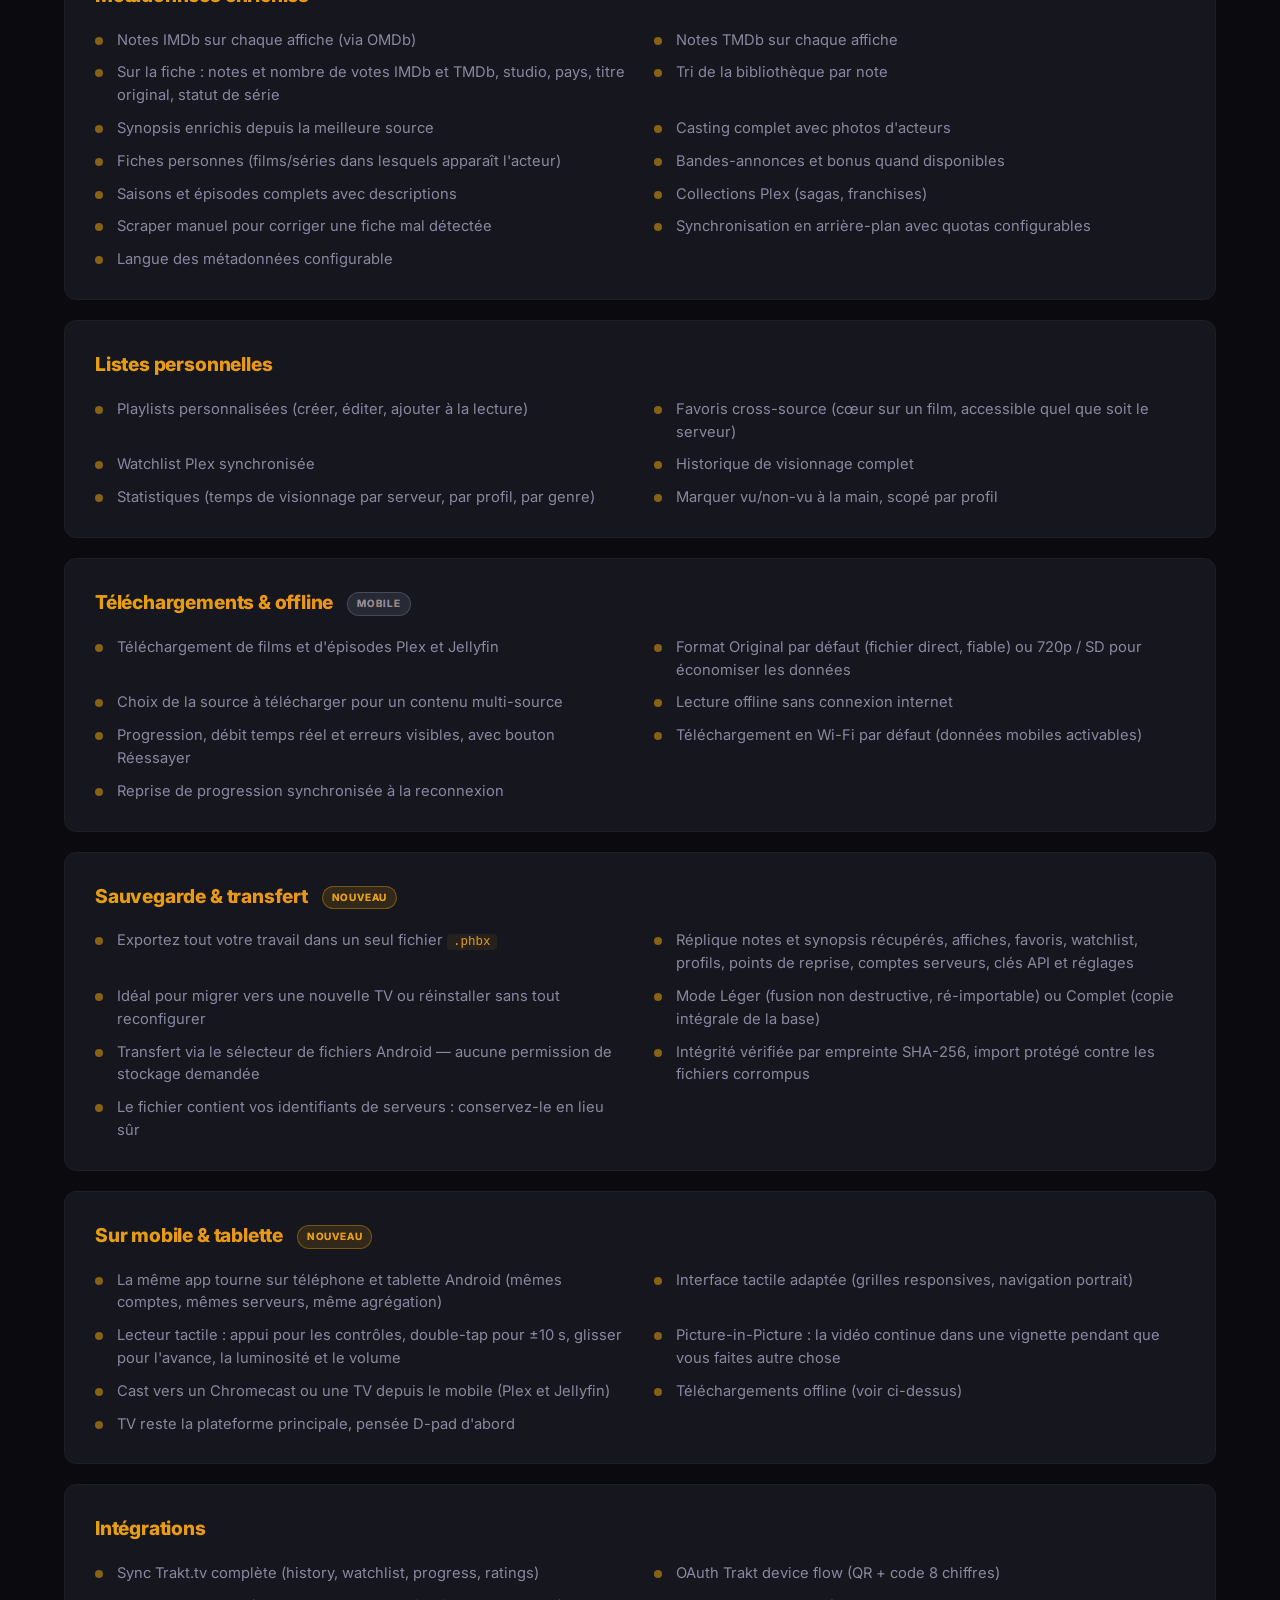
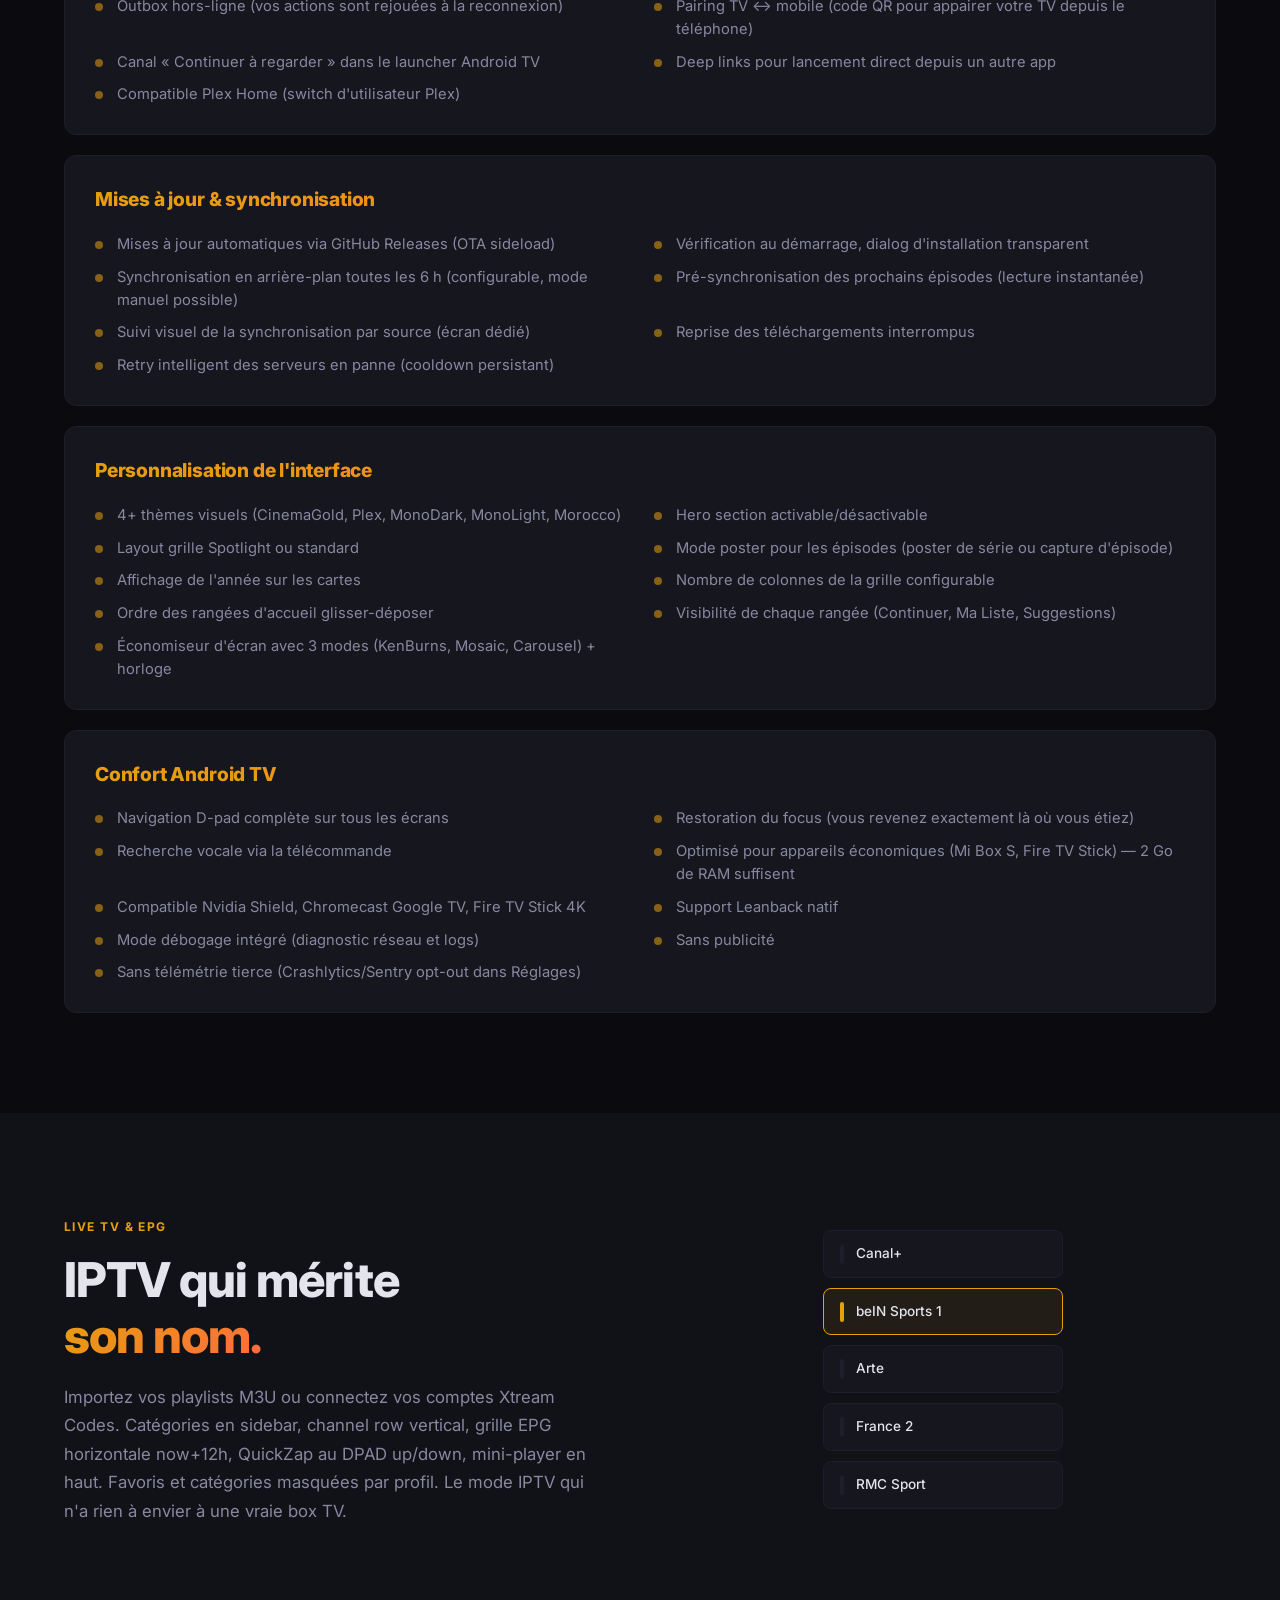
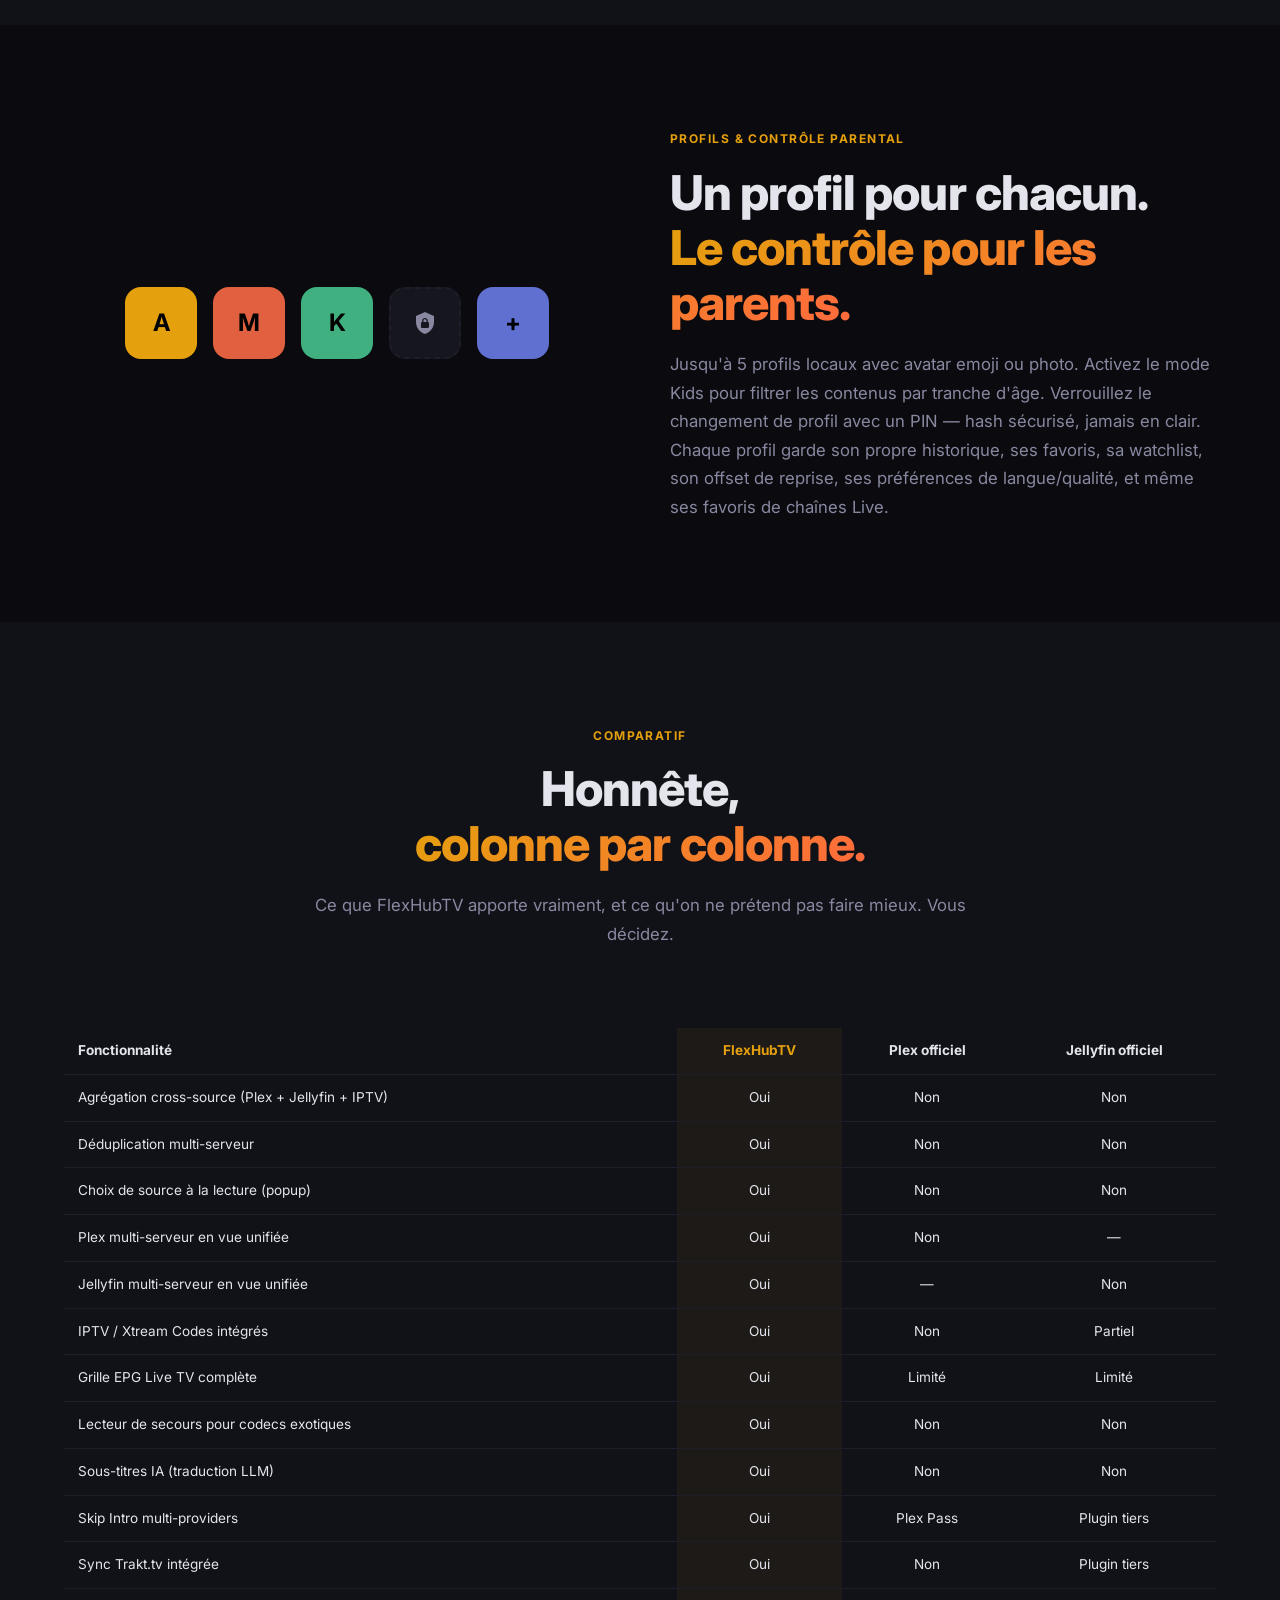
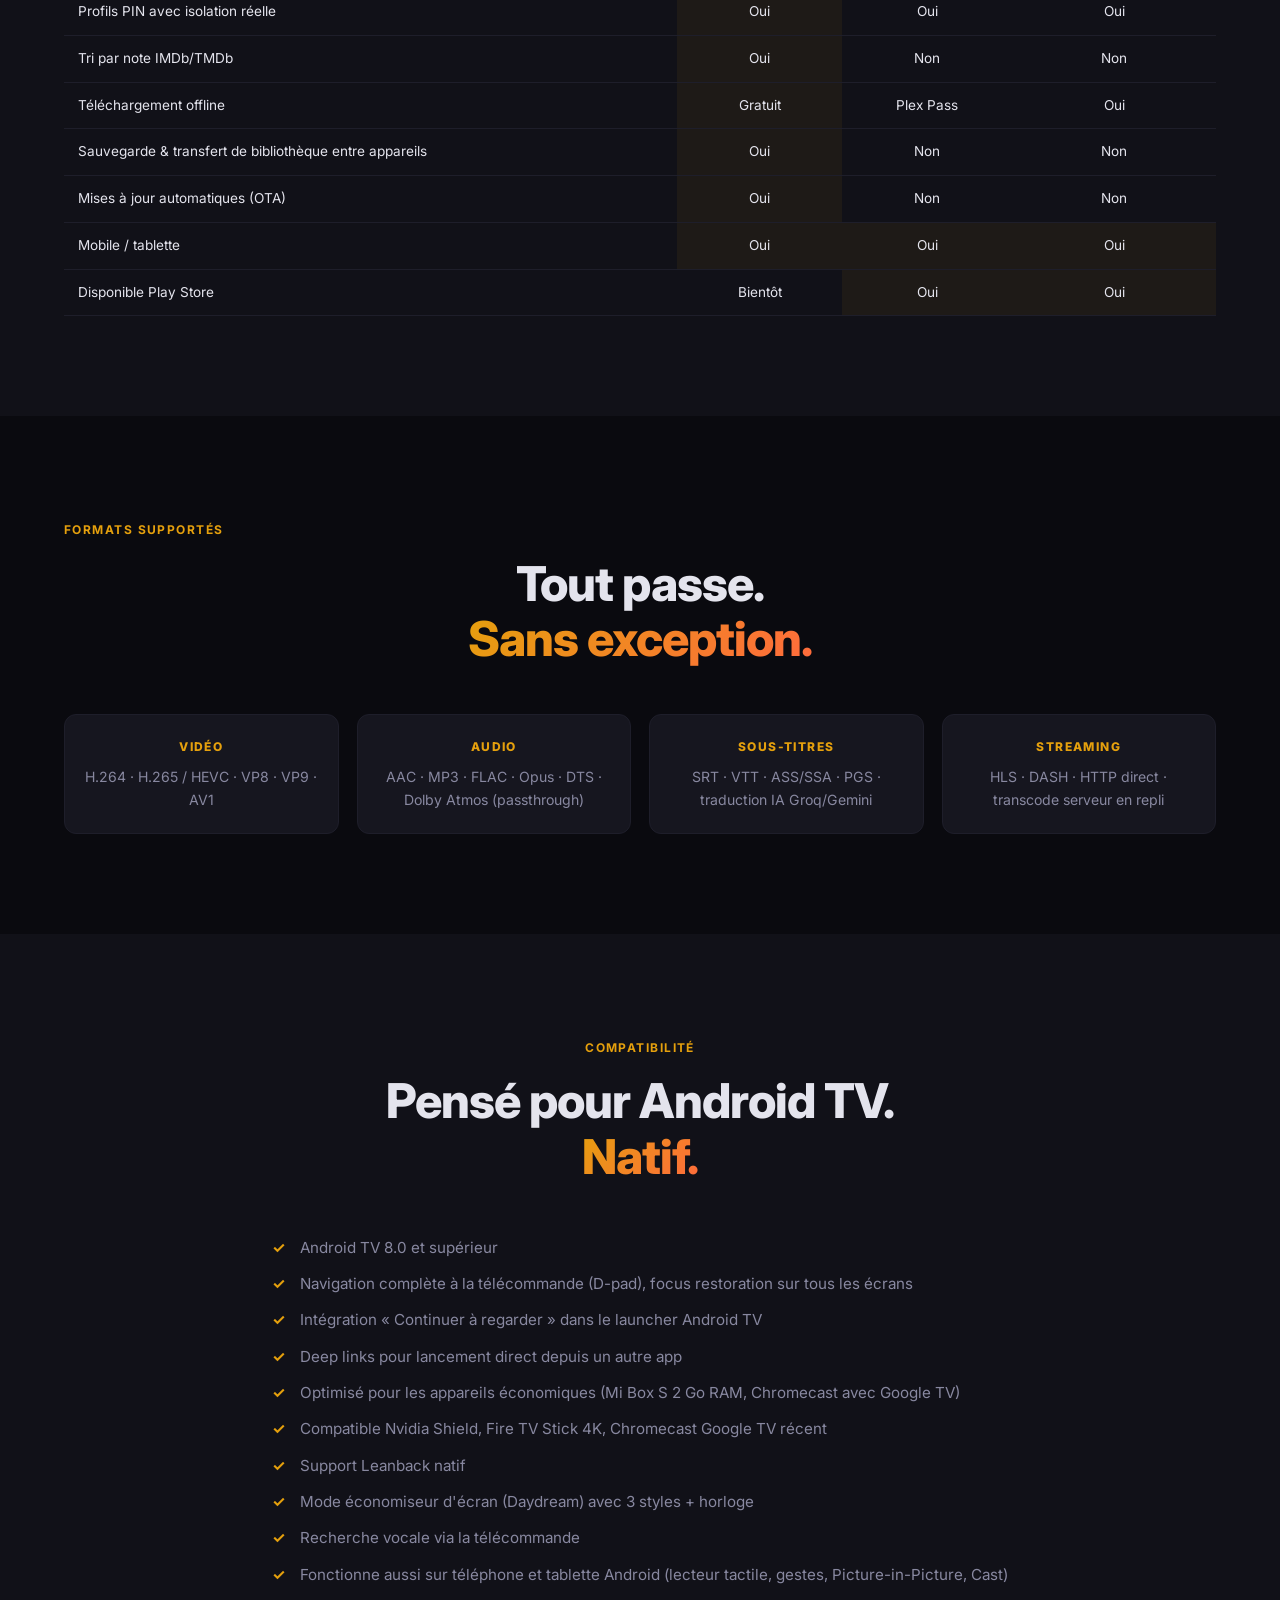
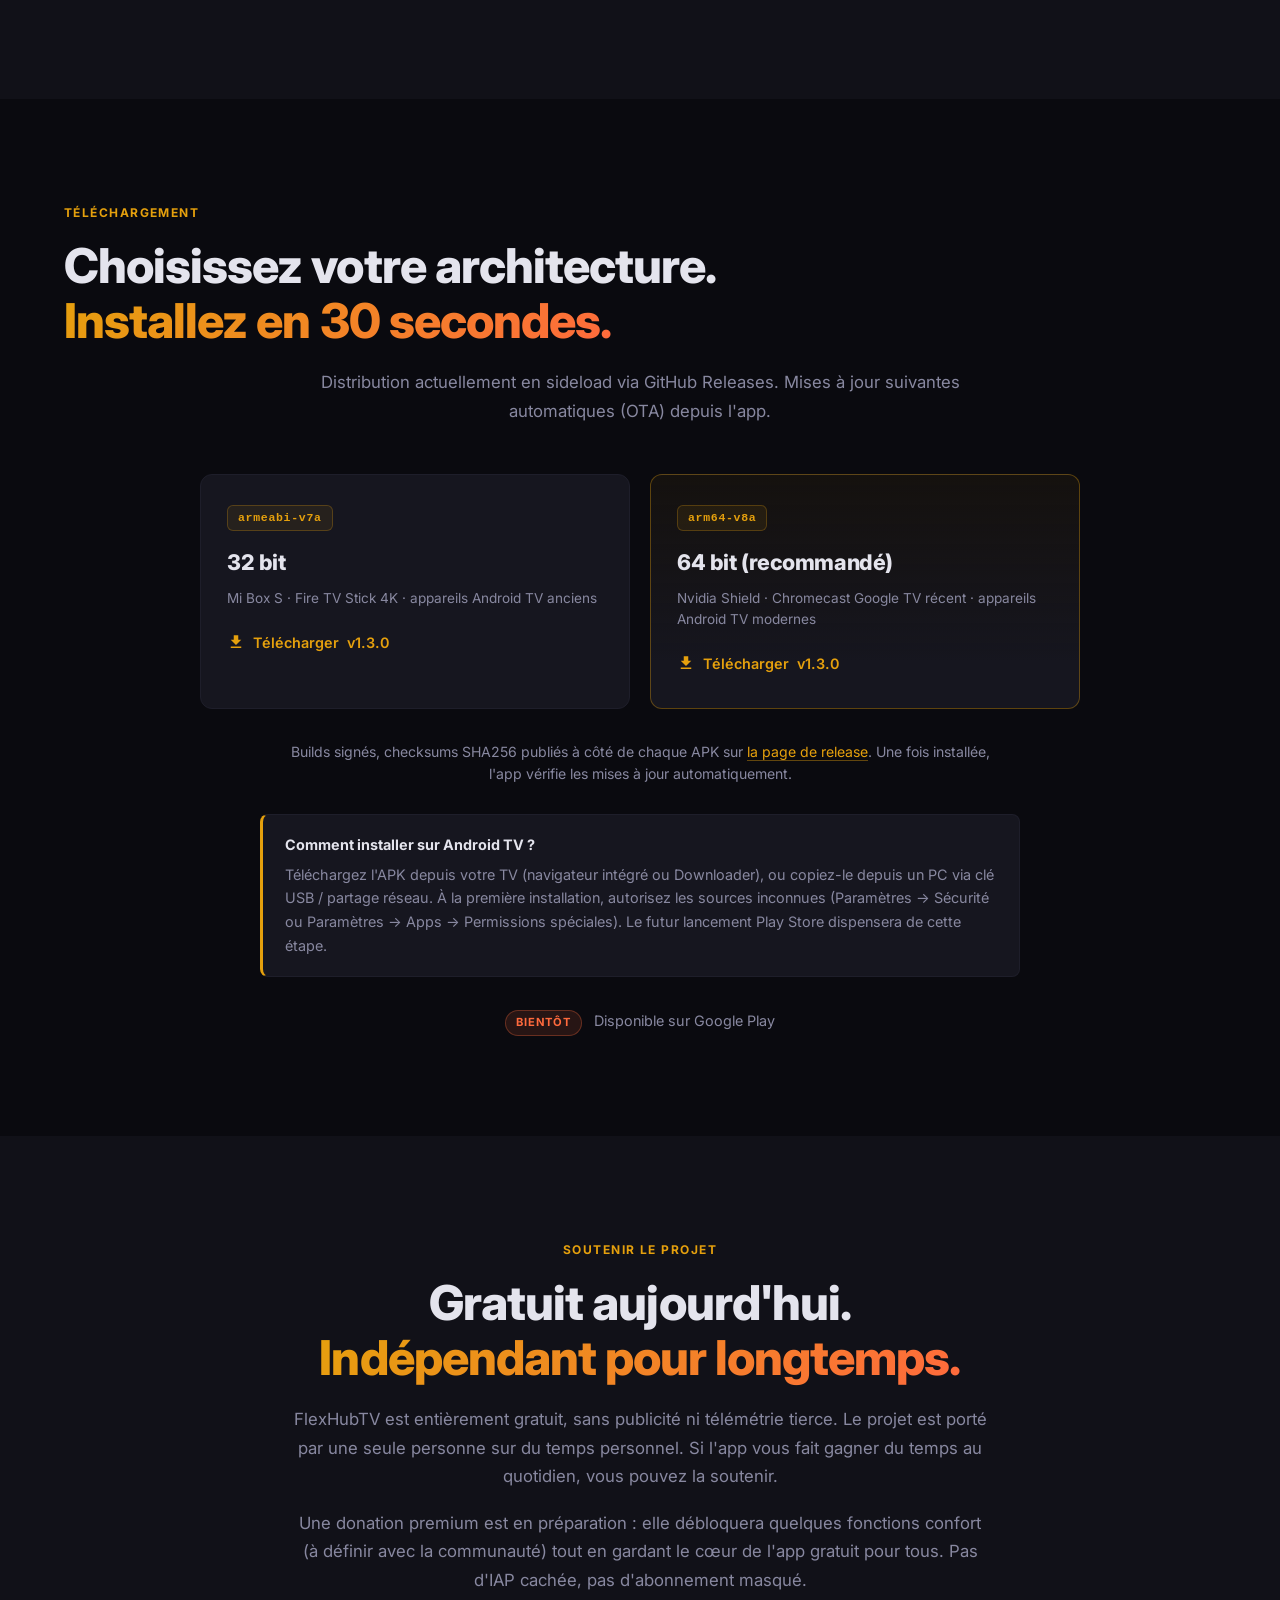
==== commit 1cdae2bc: "Logo d'en-tête/pied de page, favicon, icônes et images de partage : FlexHubTV Le logo était écrit Pl" ====
--- a/index.html
+++ b/index.html
@@ -73,7 +73,7 @@
   <!-- ========== HEADER ========== -->
   <header class="header" id="header">
     <div class="container header__inner">
-      <a href="#accueil" class="header__logo">Plex<span>HubTV</span></a>
+      <a href="#accueil" class="header__logo">Flex<span>HubTV</span></a>
       <nav class="header__nav" id="nav">
         <a href="#accueil" class="header__link">Accueil</a>
         <a href="#agregation" class="header__link">Agrégation</a>
@@ -931,7 +931,7 @@
   <footer class="footer">
     <div class="container footer__inner">
       <div class="footer__brand">
-        <a href="#accueil" class="header__logo">Plex<span>HubTV</span></a>
+        <a href="#accueil" class="header__logo">Flex<span>HubTV</span></a>
         <p class="footer__tagline">Tous vos serveurs. Tous vos flux. Une seule fiche.</p>
       </div>
       <nav class="footer__links" aria-label="Liens secondaires">
